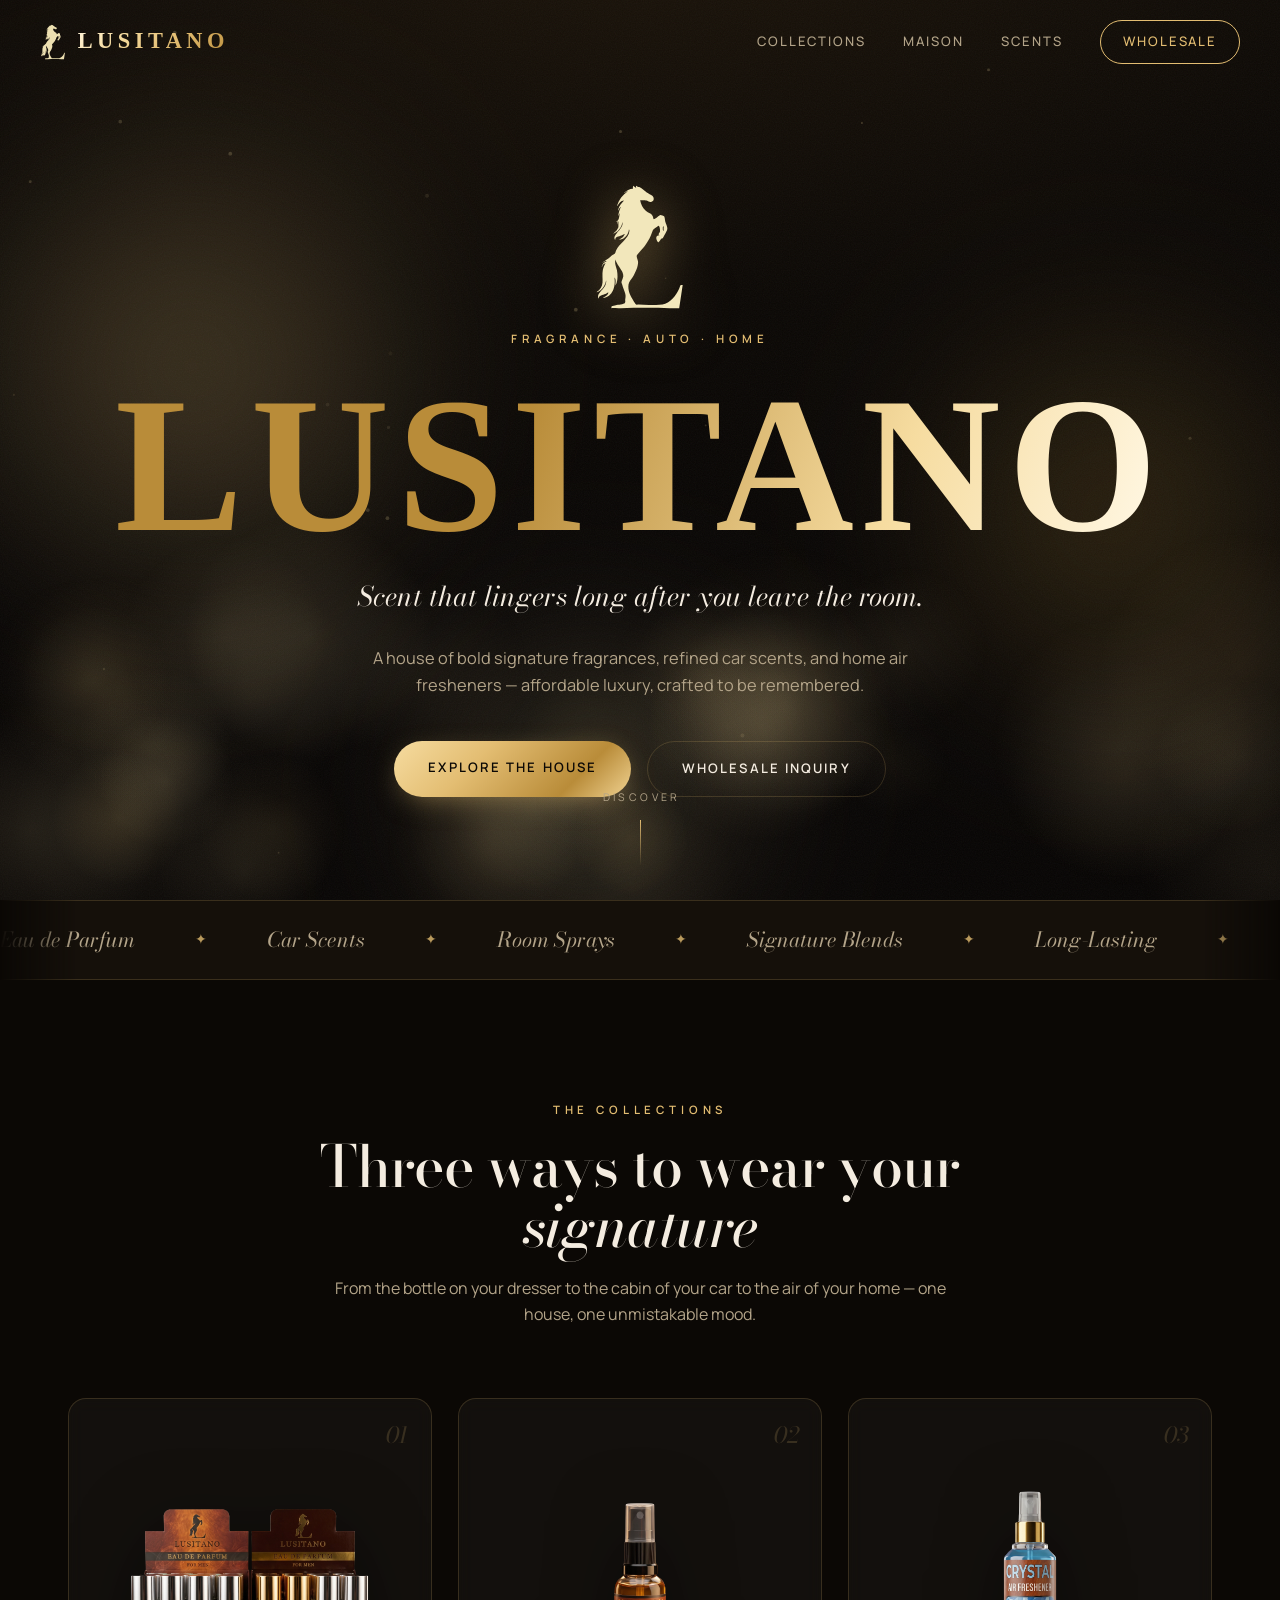
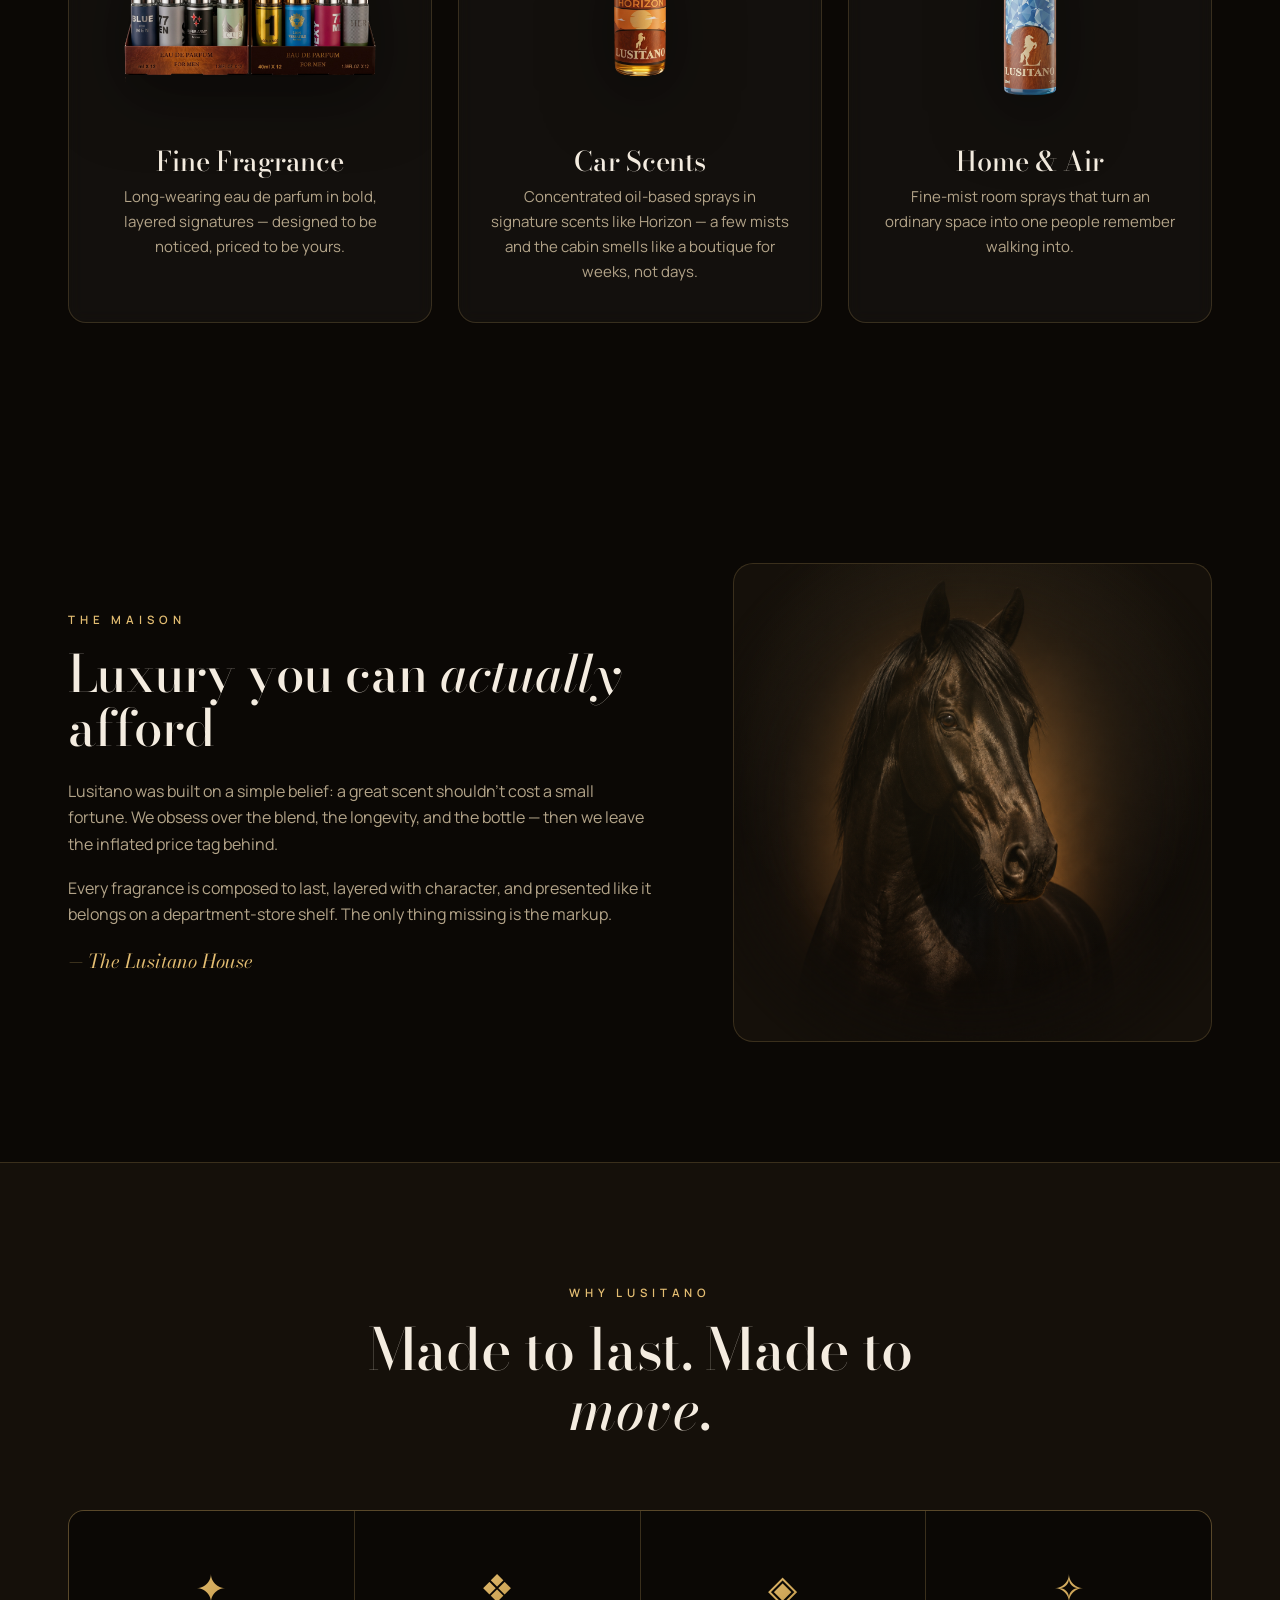
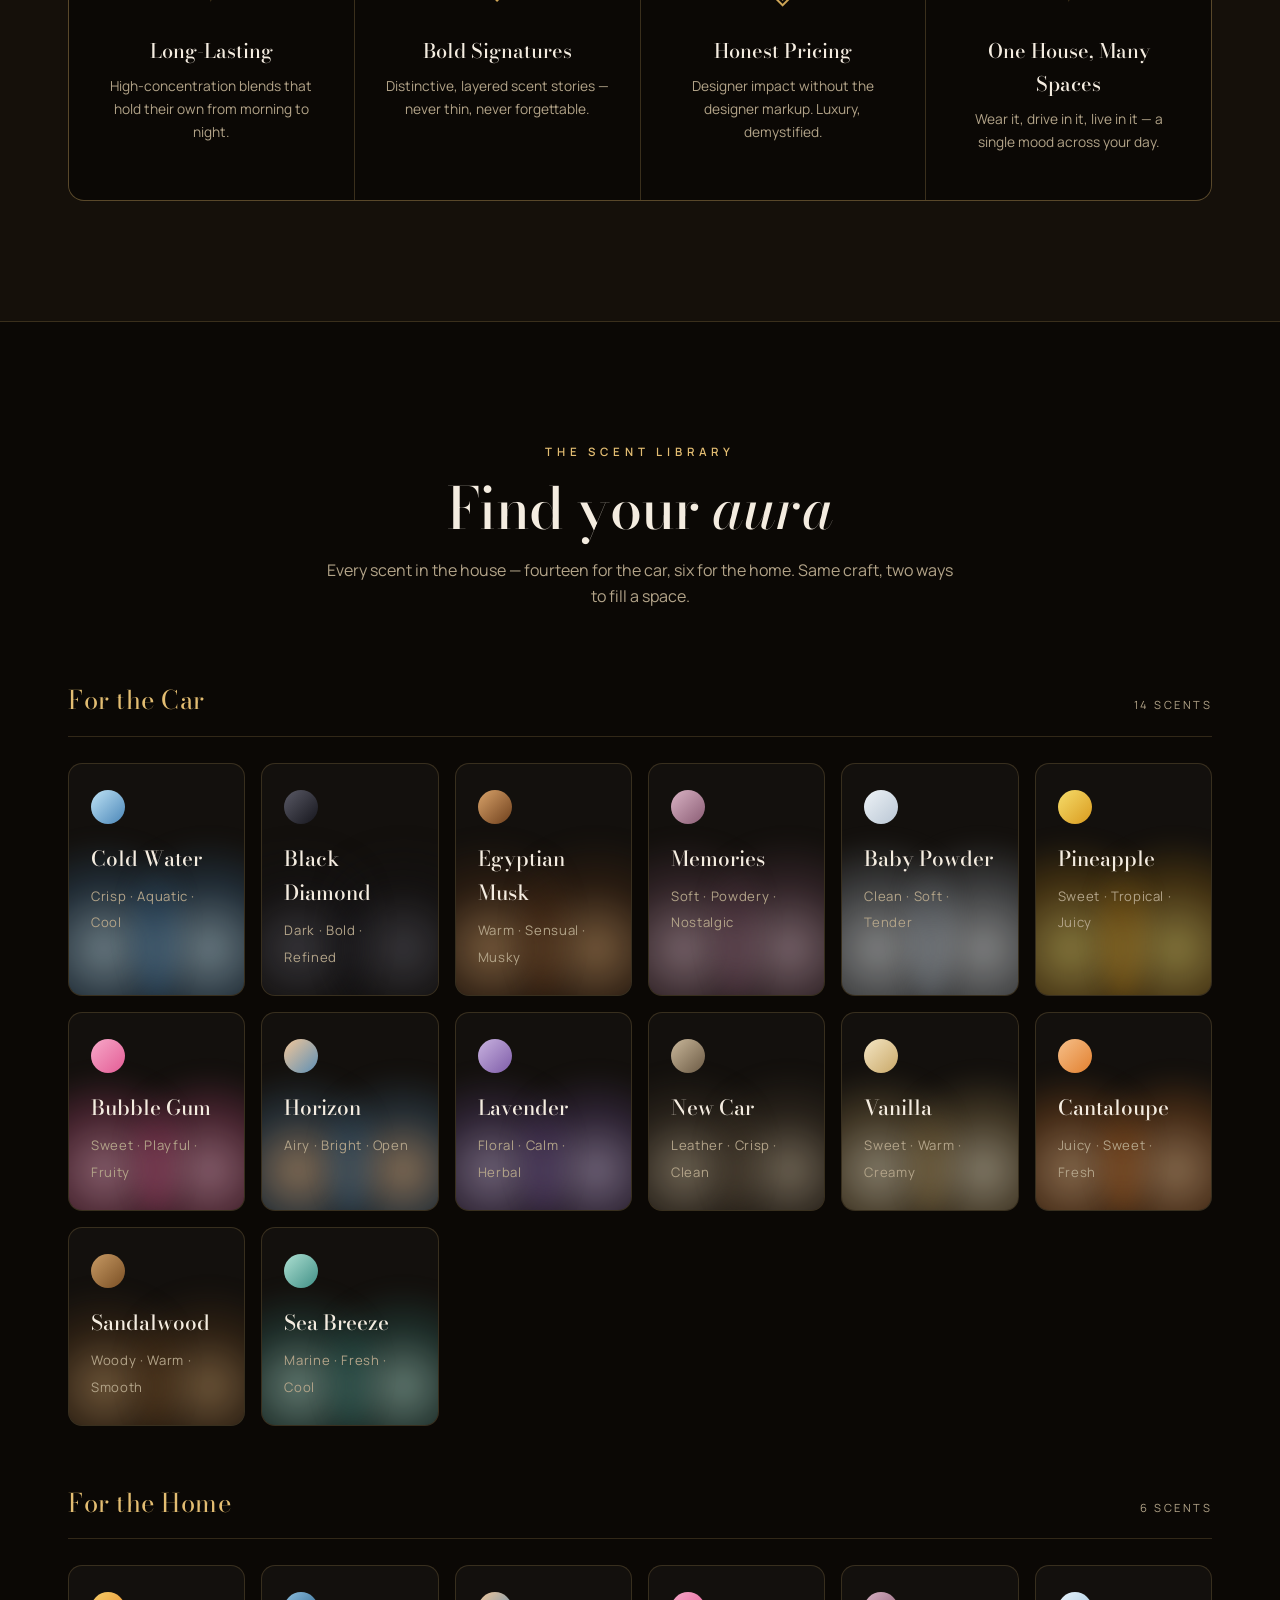
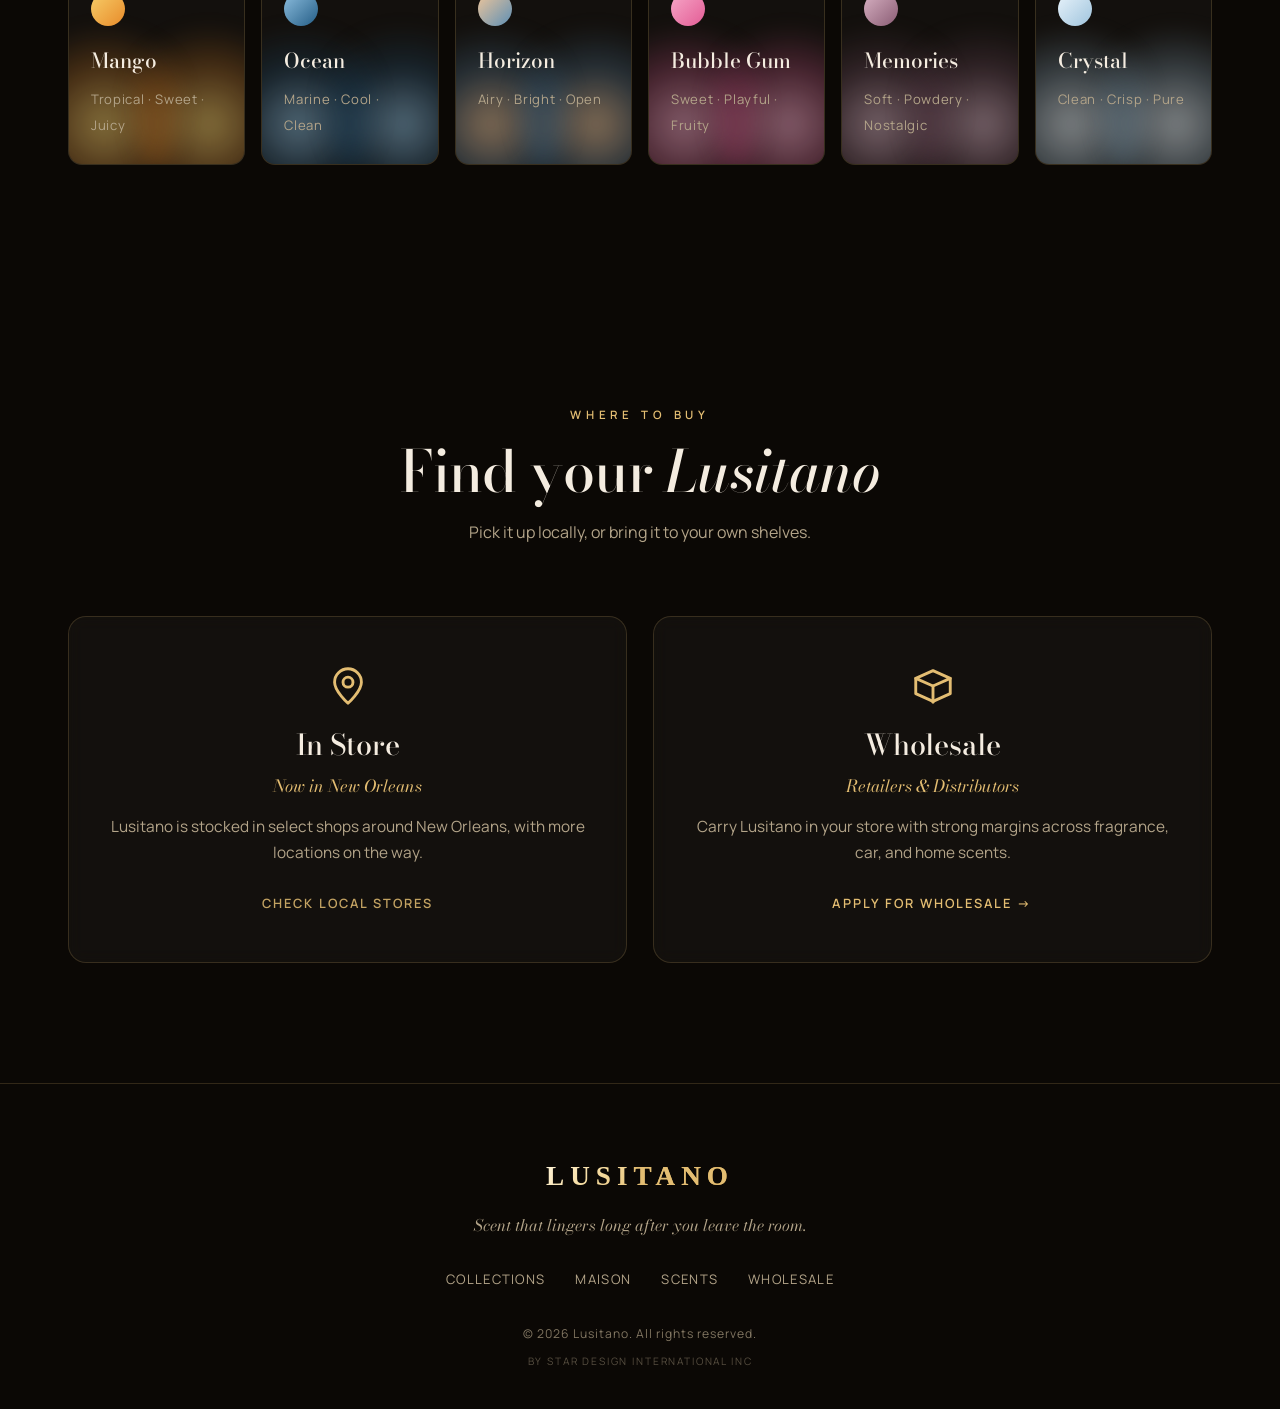
==== index.html @ 044ff321 "Update index.html" ====
<!DOCTYPE html>
<html lang="en">
<head>
<meta charset="UTF-8">
<meta name="viewport" content="width=device-width, initial-scale=1.0">
<title>Lusitano — Signature Fragrance, Car &amp; Home Scents</title>
<meta name="description" content="Lusitano crafts bold signature fragrances, car scents, and home air fresheners. Affordable luxury, made to linger. Wholesale inquiries welcome.">

<!-- Open Graph -->
<meta property="og:type" content="website">
<meta property="og:title" content="Lusitano — Signature Fragrance, Car &amp; Home Scents">
<meta property="og:description" content="Bold signature fragrances, car scents, and home air fresheners. Affordable luxury, made to linger.">
<meta property="og:site_name" content="Lusitano">
<meta name="theme-color" content="#0b0805">
<meta name="google" content="nopagereadaloud notranslate">
<meta name="referrer" content="no-referrer-when-downgrade">
<link rel="icon" type="image/svg+xml" href="favicon.svg">

<link rel="preconnect" href="https://fonts.googleapis.com">
<link rel="preconnect" href="https://fonts.gstatic.com" crossorigin>
<link href="https://fonts.googleapis.com/css2?family=Bodoni+Moda:ital,opsz,wght@0,6..96,400;0,6..96,500;0,6..96,600;0,6..96,700;0,6..96,900;1,6..96,400;1,6..96,500&family=Tinos:wght@400;700&family=Manrope:wght@300;400;500;600;700&display=swap" rel="stylesheet">

<style>
:root{
  --bg:#0b0805;
  --bg-2:#15100a;
  --ink:#f4ece0;
  --muted:#b3a489;
  --gold:#e3bd72;
  --gold-bright:#f6dca0;
  --logo:#ecdfb0;
  --gold-deep:#b98c39;
  --line:rgba(227,189,114,.18);
  --glass:rgba(255,255,255,.035);
  --grad-gold:linear-gradient(135deg,#f6dca0 0%,#e3bd72 35%,#b98c39 75%,#f0d291 100%);
  --serif:"Bodoni Moda",serif;
  --wordmark:"Times New Roman","Tinos",Times,serif;
  --sans:"Manrope",system-ui,sans-serif;
}
*{margin:0;padding:0;box-sizing:border-box}
html{scroll-behavior:smooth}
body{
  background:var(--bg);
  color:var(--ink);
  font-family:var(--sans);
  font-weight:400;
  line-height:1.65;
  overflow-x:hidden;
  -webkit-font-smoothing:antialiased;
}

/* ---- Atmospheric background ---- */
.atmosphere{position:fixed;inset:0;z-index:-3;overflow:hidden;background:radial-gradient(120% 80% at 50% -10%,#1c140a 0%,#0b0805 55%,#070504 100%)}
.mist{position:absolute;border-radius:50%;filter:blur(70px);opacity:.5;mix-blend-mode:screen;animation:drift 24s ease-in-out infinite}
.mist.a{width:46vw;height:46vw;left:-8vw;top:8vh;background:radial-gradient(circle,rgba(227,189,114,.55),transparent 70%)}
.mist.b{width:38vw;height:38vw;right:-6vw;top:30vh;background:radial-gradient(circle,rgba(185,140,57,.5),transparent 70%);animation-duration:30s;animation-delay:-6s}
.mist.c{width:32vw;height:32vw;left:30vw;bottom:-10vh;background:radial-gradient(circle,rgba(246,220,160,.4),transparent 70%);animation-duration:34s;animation-delay:-12s}
@keyframes drift{
  0%,100%{transform:translate(0,0) scale(1)}
  33%{transform:translate(6vw,-5vh) scale(1.12)}
  66%{transform:translate(-5vw,4vh) scale(.95)}
}
/* grain */
.mist-canvas{position:fixed;inset:0;z-index:-1;pointer-events:none}
.grain{position:fixed;inset:0;z-index:-2;pointer-events:none;opacity:.05;
  background-image:url("data:image/svg+xml,%3Csvg xmlns='http://www.w3.org/2000/svg' width='160' height='160'%3E%3Cfilter id='n'%3E%3CfeTurbulence type='fractalNoise' baseFrequency='0.85' numOctaves='3'/%3E%3C/filter%3E%3Crect width='100%25' height='100%25' filter='url(%23n)'/%3E%3C/svg%3E")}

/* ---- Shared ---- */
.wrap{max-width:1200px;margin:0 auto;padding:0 28px}
.gold-text{background:var(--grad-gold);-webkit-background-clip:text;background-clip:text;color:transparent}
.eyebrow{font-family:var(--sans);font-size:.72rem;letter-spacing:.42em;text-transform:uppercase;color:var(--gold);font-weight:600;margin-bottom:18px}
h1,h2,h3{font-family:var(--serif);font-weight:500;line-height:1.04;letter-spacing:-.01em}
section{position:relative;padding:120px 0}

/* ---- Nav ---- */
nav{position:fixed;top:0;left:0;right:0;z-index:50;display:flex;align-items:center;justify-content:space-between;
  padding:20px 40px;transition:.4s}
nav.scrolled{padding:14px 40px;background:rgba(11,8,5,.92);border-bottom:1px solid var(--line)}
.logo{display:flex;align-items:center;gap:12px;text-decoration:none;font-family:var(--wordmark);font-weight:700;font-size:1.4rem;letter-spacing:.2em;text-transform:uppercase;color:var(--ink)}
.logo .logo-word{background:linear-gradient(135deg,#fff6e0 0%,#f6dca0 30%,#e3bd72 60%,#b98c39 100%);-webkit-background-clip:text;background-clip:text;color:transparent;display:inline-block}
.logo .logo-word span{color:inherit}
.logo-mark{height:36px;width:auto;aspect-ratio:277/388;color:var(--logo);display:block}
.hero-mark{height:clamp(78px,11vw,128px);width:auto;aspect-ratio:277/388;color:#f2e7bb;margin-bottom:18px;opacity:0;animation:rise .9s .1s forwards;filter:drop-shadow(0 12px 28px rgba(227,189,114,.5))}
.nav-links{display:flex;gap:38px;align-items:center}
.nav-links a{color:var(--muted);text-decoration:none;font-size:.82rem;letter-spacing:.14em;text-transform:uppercase;font-weight:500;transition:.3s;position:relative}
.nav-links a:hover{color:var(--ink)}
.nav-links a.cta{padding:10px 22px;border:1px solid var(--gold);border-radius:40px;color:var(--gold)}
.nav-links a.cta:hover{background:var(--gold);color:#0b0805}
.burger{display:none;flex-direction:column;gap:5px;cursor:pointer;background:none;border:none;padding:4px}
.burger span{width:26px;height:2px;background:var(--gold);display:block;transition:.3s;transform-origin:center}
.burger.open span:nth-child(1){transform:translateY(7px) rotate(45deg)}
.burger.open span:nth-child(2){opacity:0}
.burger.open span:nth-child(3){transform:translateY(-7px) rotate(-45deg)}

/* ---- Hero ---- */
.hero{position:relative;min-height:100vh;display:flex;flex-direction:column;align-items:center;justify-content:center;text-align:center;padding-top:80px}
.hero .eyebrow{opacity:0;animation:rise .9s .2s forwards}
.hero h1{font-family:var(--wordmark);font-size:clamp(4rem,15vw,12rem);font-weight:700;letter-spacing:.04em;opacity:0;animation:rise 1s .35s forwards}
.hero h1 .shimmer{background:linear-gradient(110deg,#b98c39 20%,#f6dca0 38%,#fff6e0 50%,#f6dca0 62%,#b98c39 80%);
  background-size:200% auto;-webkit-background-clip:text;background-clip:text;color:transparent;animation:shine 6s linear infinite}
@keyframes shine{to{background-position:200% center}}
.hero .tag{font-family:var(--serif);font-style:italic;font-size:clamp(1.1rem,2.6vw,1.7rem);color:var(--ink);margin-top:8px;opacity:0;animation:rise 1s .55s forwards}
.hero .sub{max-width:540px;color:var(--muted);margin:26px auto 0;font-size:1.02rem;opacity:0;animation:rise 1s .7s forwards}
.hero-cta{display:flex;gap:16px;margin-top:42px;opacity:0;animation:rise 1s .85s forwards;flex-wrap:wrap;justify-content:center}
.btn{font-family:var(--sans);font-size:.82rem;letter-spacing:.16em;text-transform:uppercase;font-weight:600;
  padding:16px 34px;border-radius:44px;text-decoration:none;cursor:pointer;border:none;transition:.35s;display:inline-block;position:relative;overflow:hidden}
.btn-gold::after{content:"";position:absolute;top:0;left:-80%;width:50%;height:100%;
  background:linear-gradient(105deg,transparent 20%,rgba(255,250,235,.5) 50%,transparent 80%);
  transform:skewX(-20deg);transition:left .6s ease}
.btn-gold:hover::after{left:130%}
.card::after,.buy-card::after{content:"";position:absolute;top:0;left:-90%;width:55%;height:100%;
  background:linear-gradient(105deg,transparent 20%,rgba(246,220,160,.07) 50%,transparent 80%);
  transform:skewX(-18deg);transition:left .8s ease;pointer-events:none}
.card:hover::after,.buy-card:hover::after{left:140%}
.buy-card{position:relative;overflow:hidden}
.scroll-progress{position:fixed;top:0;left:0;height:2px;width:0;background:var(--grad-gold);z-index:70;box-shadow:0 0 8px rgba(227,189,114,.5)}
@media(prefers-reduced-motion:reduce){.btn-gold::after,.card::after,.buy-card::after{display:none}}
.btn-gold{background:var(--grad-gold);color:#0b0805;box-shadow:0 8px 30px -10px rgba(227,189,114,.6)}
.btn-gold:hover{transform:translateY(-3px);box-shadow:0 14px 40px -10px rgba(227,189,114,.8)}
.btn-ghost{border:1px solid var(--line);color:var(--ink)}
.btn-ghost:hover{border-color:var(--gold);color:var(--gold)}
.scroll-hint{position:absolute;bottom:34px;left:0;right:0;display:flex;flex-direction:column;align-items:center;color:var(--muted);font-size:.66rem;text-transform:uppercase;opacity:0;animation:rise 1s 1.1s forwards}
.scroll-hint .sh-text{letter-spacing:.32em;margin-right:-.32em}
.scroll-hint::after{content:"";display:block;width:1px;height:46px;background:linear-gradient(var(--gold),transparent);margin-top:14px}
@keyframes rise{from{opacity:0;transform:translateY(28px)}to{opacity:1;transform:translateY(0)}}

/* ---- Marquee strip ---- */
.marquee{border-top:1px solid var(--line);border-bottom:1px solid var(--line);padding:22px 0;overflow:hidden;white-space:nowrap;background:var(--bg-2);
  mask-image:linear-gradient(90deg,transparent,#000 6%,#000 94%,transparent);
  -webkit-mask-image:linear-gradient(90deg,transparent,#000 6%,#000 94%,transparent)}
.marquee-track{display:flex;align-items:center;gap:60px;width:max-content;animation:scroll 40s linear infinite;padding-right:60px}
.marquee-track span{font-family:var(--serif);font-style:italic;font-size:1.3rem;color:var(--muted);white-space:nowrap;display:inline-flex;align-items:center;gap:14px}
.marquee-track .star{color:var(--gold);font-style:normal;font-size:.9rem;opacity:.8}
.marquee-track b{color:var(--gold);font-style:normal;font-weight:500}
@keyframes scroll{from{transform:translateX(0)}to{transform:translateX(-50%)}}

/* ---- Section heading ---- */
.head{text-align:center;max-width:640px;margin:0 auto 70px}
.head h2{font-size:clamp(2.2rem,5vw,3.6rem)}
.head p{color:var(--muted);margin-top:18px}

/* ---- Collections ---- */
.collections{display:grid;grid-template-columns:repeat(3,1fr);gap:26px}
.card{position:relative;border:1px solid var(--line);border-radius:18px;padding:42px 32px 38px;background:var(--glass);
  backdrop-filter:blur(8px);overflow:hidden;transition:.45s;text-align:center}
.card::before{content:"";position:absolute;inset:0;background:radial-gradient(120% 80% at 50% 0%,rgba(227,189,114,.12),transparent 60%);opacity:0;transition:.45s}
.card:hover{transform:translateY(-8px);border-color:var(--gold)}
.card:hover::before{opacity:1}
.card .art{height:280px;display:flex;align-items:center;justify-content:center;margin-bottom:26px}
.card .art svg{height:100%;filter:drop-shadow(0 16px 30px rgba(227,189,114,.25))}
.card .art img{max-height:280px;max-width:92%;width:auto;object-fit:contain;filter:drop-shadow(0 18px 34px rgba(0,0,0,.5));pointer-events:none;-webkit-user-select:none;user-select:none;-webkit-user-drag:none;-webkit-touch-callout:none}
.card h3{font-size:1.7rem;margin-bottom:10px}
.card p{color:var(--muted);font-size:.94rem}
.card .num{position:absolute;top:18px;right:22px;font-family:var(--serif);font-style:italic;color:var(--line);font-size:1.4rem}

/* ---- Story / split ---- */
.story{display:grid;grid-template-columns:1.1fr .9fr;gap:80px;align-items:center}
.story .vis{aspect-ratio:1;border-radius:20px;border:1px solid var(--line);background:
  radial-gradient(circle at 50% 35%,rgba(227,189,114,.18),transparent 60%),var(--bg-2);
  display:flex;align-items:center;justify-content:center;position:relative;overflow:hidden}
.story .vis svg{height:62%;filter:drop-shadow(0 20px 40px rgba(227,189,114,.3))}
.maison-img{position:absolute;inset:0;width:100%;height:100%;object-fit:cover;z-index:1;
  -webkit-mask-image:radial-gradient(circle at 50% 50%,#000 55%,transparent 88%);
  mask-image:radial-gradient(circle at 50% 50%,#000 55%,transparent 88%);
  pointer-events:none;-webkit-user-select:none;user-select:none;-webkit-user-drag:none;-webkit-touch-callout:none}
.story .vis::after{content:"";position:absolute;inset:0;background:radial-gradient(circle at 50% 35%,rgba(227,189,114,.12),transparent 65%);z-index:2;pointer-events:none}
.story .vis .ring{position:absolute;width:78%;height:78%;border:1px solid rgba(227,189,114,.28);border-radius:50%;animation:spin 40s linear infinite;z-index:3}
.story .vis .ring.two{width:92%;height:92%;animation-duration:60s;animation-direction:reverse;border-style:dashed;border-color:rgba(227,189,114,.22)}
@keyframes spin{to{transform:rotate(360deg)}}
.story h2{font-size:clamp(2rem,4.5vw,3.2rem);margin-bottom:24px}
.story p{color:var(--muted);margin-bottom:18px}
.story .signoff{font-family:var(--serif);font-style:italic;color:var(--gold);font-size:1.2rem}

/* ---- Features ---- */
.features{background:var(--bg-2);border-top:1px solid var(--line);border-bottom:1px solid var(--line)}
.feat-grid{display:grid;grid-template-columns:repeat(4,1fr);gap:1px;background:var(--line);border:1px solid var(--line);border-radius:16px;overflow:hidden}
.feat{background:var(--bg);padding:46px 30px;text-align:center;transition:.4s}
.feat:hover{background:var(--bg-2)}
.feat .ico{font-family:var(--serif);font-size:2.4rem;margin-bottom:14px}
.feat h4{font-family:var(--serif);font-size:1.25rem;font-weight:500;margin-bottom:8px}
.feat p{color:var(--muted);font-size:.86rem}

/* ---- Scent families ---- */
.scent-group{margin-bottom:56px}
.scent-group:last-child{margin-bottom:0}
.scent-group-head{display:flex;align-items:baseline;gap:16px;margin-bottom:26px;padding-bottom:14px;border-bottom:1px solid var(--line)}
.sg-label{font-family:var(--serif);font-size:1.6rem;color:var(--gold);letter-spacing:.02em}
.sg-count{font-size:.7rem;letter-spacing:.22em;text-transform:uppercase;color:var(--muted);margin-left:auto}
.scent-hint{display:none;font-size:.66rem;letter-spacing:.18em;text-transform:uppercase;color:var(--gold);opacity:.75;margin-left:12px}
.scents{display:grid;grid-template-columns:repeat(auto-fill,minmax(170px,1fr));gap:16px}
.scent{position:relative;overflow:hidden;border:1px solid var(--line);border-radius:14px;padding:26px 22px;background:var(--glass);transition:.4s;cursor:default}
.scent > *{position:relative;z-index:1}
.scent::before,.scent::after{content:"";position:absolute;bottom:-20%;width:90%;height:100%;border-radius:50%;
  background:radial-gradient(circle at 50% 60%,rgba(246,220,160,.5) 0%,rgba(227,189,114,.22) 40%,transparent 70%);
  background:radial-gradient(circle at 50% 60%,color-mix(in srgb,var(--s1,#f6dca0) 50%,transparent) 0%,color-mix(in srgb,var(--s2,#e3bd72) 24%,transparent) 40%,transparent 70%);
  filter:blur(10px);pointer-events:none;z-index:0;will-change:transform,opacity;
  animation:scentSmoke 9s ease-in-out infinite}
.scent::before{left:-25%}
.scent::after{right:-25%;animation-delay:-4.5s;animation-duration:12s}
.scent:hover::before,.scent:hover::after,
.scent:active::before,.scent:active::after{animation-duration:5s}
@keyframes scentSmoke{
  0%,100%{transform:translateY(22%) translateX(0) scale(.9);opacity:.35}
  45%{transform:translateY(-30%) translateX(10%) scale(1.35);opacity:.85}
  75%{transform:translateY(-12%) translateX(-8%) scale(1.15);opacity:.6}
}
@media(prefers-reduced-motion:reduce){.scent::before,.scent::after{animation:none;opacity:.25}}
/* Black Diamond — diamond dust */
.dspark{position:absolute;left:var(--dx);top:var(--dy);width:2px;height:2px;border-radius:50%;
  background:#eef;box-shadow:0 0 3px .5px rgba(238,238,248,.55);
  z-index:1;pointer-events:none;opacity:0;transform:scale(.4);
  animation:dtwinkle 3.2s ease-in-out infinite;animation-delay:var(--dd)}
@keyframes dtwinkle{0%,100%{opacity:0;transform:scale(.35)}50%{opacity:.9;transform:scale(1)}}
@media(prefers-reduced-motion:reduce){.dspark{animation:none;opacity:.45;transform:scale(.7)}}
.scent:hover{border-color:var(--gold);transform:translateY(-5px)}
.scent .dot{width:34px;height:34px;border-radius:50%;margin-bottom:18px}
.scent h4{font-family:var(--serif);font-size:1.3rem;font-weight:500;margin-bottom:6px}
.scent span{color:var(--muted);font-size:.82rem;letter-spacing:.05em}

/* ---- Wholesale ---- */
.wholesale{background:radial-gradient(110% 90% at 50% 0%,#1a130a,#0b0805 70%);border-top:1px solid var(--line)}
.ws-grid{display:grid;grid-template-columns:.9fr 1.1fr;gap:70px;align-items:start}
.ws-copy h2{font-size:clamp(2.2rem,5vw,3.4rem);margin-bottom:22px}
.ws-copy p{color:var(--muted);margin-bottom:26px}
.ws-list{list-style:none}
.ws-list li{padding:14px 0;border-top:1px solid var(--line);color:var(--ink);font-size:.96rem;display:flex;gap:14px;align-items:center}
.ws-list li::before{content:"✦";color:var(--gold)}
.form{border:1px solid var(--line);border-radius:20px;padding:38px;background:var(--glass);backdrop-filter:blur(10px)}
.field{margin-bottom:20px}
.field label{display:block;font-size:.72rem;letter-spacing:.18em;text-transform:uppercase;color:var(--gold);margin-bottom:9px;font-weight:600}
.field input,.field textarea,.field select{width:100%;background:rgba(0,0,0,.3);border:1px solid var(--line);border-radius:10px;
  padding:14px 16px;color:var(--ink);font-family:var(--sans);font-size:.95rem;transition:.3s}
.field input:focus,.field textarea:focus,.field select:focus{outline:none;border-color:var(--gold);background:rgba(0,0,0,.5)}
.field textarea{resize:vertical;min-height:110px}
.field-row{display:grid;grid-template-columns:1fr 1fr;gap:18px}
.form .btn-gold{width:100%;margin-top:6px}
.dropzone{display:flex;flex-direction:column;align-items:center;text-align:center;gap:8px;padding:26px 18px;border:1.5px dashed var(--line);border-radius:12px;background:rgba(0,0,0,.25);cursor:pointer;transition:.3s}
.dropzone:hover{border-color:var(--gold);background:rgba(0,0,0,.4)}
.dz-icon{font-size:1.5rem;color:var(--gold);line-height:1}
.dz-text{font-size:.9rem;color:var(--ink)}
.dz-text b{color:var(--gold);font-weight:600}
.dz-files{font-size:.74rem;color:var(--muted);letter-spacing:.03em;word-break:break-word}
.dropzone input[type=file]{display:none}
.form-note{font-size:.78rem;color:var(--muted);text-align:center;margin-top:16px}
.buy-grid{display:grid;grid-template-columns:1fr 1fr;gap:26px}
.buy-card{border:1px solid var(--line);border-radius:18px;padding:46px 40px;background:var(--glass);backdrop-filter:blur(8px);transition:.45s;text-align:center}
.buy-card:hover{transform:translateY(-6px);border-color:var(--gold)}
.buy-ico{display:flex;justify-content:center;margin-bottom:22px;color:var(--gold)}
.buy-ico svg{height:46px;width:46px}
.buy-card h3{font-size:1.8rem;margin-bottom:12px}
.buy-card .loc{font-family:var(--serif);font-style:italic;color:var(--gold);font-size:1.05rem;margin-bottom:14px}
.buy-card p{color:var(--muted);font-size:.96rem;margin-bottom:24px}
.buy-link{color:var(--gold);text-decoration:none;font-size:.8rem;letter-spacing:.16em;text-transform:uppercase;font-weight:600;transition:.3s}
.buy-link:hover{color:var(--gold-bright)}
.buy-note{color:var(--gold);font-size:.8rem;letter-spacing:.16em;text-transform:uppercase;font-weight:600;opacity:.85}
.ws-form-wrap{max-width:560px;margin:0 auto}
.form-success{text-align:center;padding:34px 12px}
.form-success .fs-mark{font-size:2rem;color:var(--gold);margin-bottom:14px}
.form-success h3{font-family:var(--serif);font-size:1.9rem;margin-bottom:10px}
.form-success p{color:var(--muted);font-size:.95rem;max-width:340px;margin:0 auto}

/* ---- Footer ---- */
footer{padding:70px 0 40px;border-top:1px solid var(--line);text-align:center}
.foot-logo{font-family:var(--wordmark);font-weight:700;font-size:1.7rem;letter-spacing:.22em;text-transform:uppercase;margin-bottom:14px;background:linear-gradient(135deg,#fff6e0 0%,#f6dca0 30%,#e3bd72 60%,#b98c39 100%);-webkit-background-clip:text;background-clip:text;color:transparent;display:inline-block}
.foot-logo span{color:inherit}
.foot-logo span{color:var(--gold)}
.foot-tag{font-family:var(--serif);font-style:italic;color:var(--muted);margin-bottom:30px}
.foot-links{display:flex;gap:30px;justify-content:center;flex-wrap:wrap;margin-bottom:34px}
.foot-links a{color:var(--muted);text-decoration:none;font-size:.82rem;letter-spacing:.1em;text-transform:uppercase;transition:.3s}
.foot-links a:hover{color:var(--gold)}
.copyright{color:var(--muted);font-size:.76rem;letter-spacing:.08em;opacity:.7}
.credit{color:var(--muted);font-size:.64rem;letter-spacing:.18em;text-transform:uppercase;opacity:.45;margin-top:8px}

/* ---- Reveal ---- */
.reveal{opacity:0;transform:translateY(40px);transition:.9s cubic-bezier(.2,.7,.2,1)}
.reveal.in{opacity:1;transform:none}

/* ---- Responsive ---- */
@media(max-width:900px){
  nav,nav.scrolled{padding:16px 22px}
  .nav-links{position:fixed;inset:0;width:100%;flex-direction:column;justify-content:center;align-items:center;gap:34px;background:rgba(11,8,5,.97);
    backdrop-filter:blur(20px);transform:translateX(100%);transition:.4s;z-index:55}
  .nav-links.open{transform:none}
  .nav-links a{font-size:1.15rem;letter-spacing:.18em}
  .nav-links a.cta{padding:14px 32px}
  .burger{display:flex;z-index:60}
  /* hero cleanup on mobile */
  .hero{padding:84px 24px 40px}
  .hero h1{font-size:3.4rem;letter-spacing:.03em}
  .hero .tag{font-size:1.02rem;margin-top:10px}
  .hero .sub{font-size:.92rem;margin-top:20px}
  .hero-cta{margin-top:34px;gap:12px}
  .scroll-hint{display:none}
  .collections,.feat-grid,.story,.ws-grid,.buy-grid{grid-template-columns:1fr}
  .feat-grid{gap:1px}
  .story{gap:40px}
  .ws-grid{gap:44px}
  section{padding:80px 0}
  .field-row{grid-template-columns:1fr}
  /* tone down atmosphere on mobile */
  .mist{opacity:.2;filter:blur(55px)}
  .mist.c{display:none}
  /* scents become a side-scroll carousel */
  .scents{display:flex;gap:14px;overflow-x:auto;scroll-snap-type:x mandatory;-webkit-overflow-scrolling:touch;padding:14px 4px 18px;scrollbar-width:none;margin:0 -4px}
  .scents::-webkit-scrollbar{display:none}
  .scent{flex:0 0 72%;scroll-snap-align:center;touch-action:manipulation;-webkit-tap-highlight-color:transparent}
  .scent:first-child{margin-left:14px}
  .scent:last-child{margin-right:14px}
  .scent-hint{display:block}
}
</style>
</head>
<body>

<div class="atmosphere">
  <div class="mist a"></div><div class="mist b"></div><div class="mist c"></div>
</div>
<div class="grain"></div>
<div class="scroll-progress" id="scrollProgress"></div>
<canvas class="mist-canvas" id="mistCanvas"></canvas>
<svg width="0" height="0" aria-hidden="true" style="position:absolute"><symbol id="horseMark" viewBox="822.80 273.86 277.03 388.39"><path transform="matrix(1,0,0,-1,1033.657,418.74708)" d="M0 0C1.201 1.134-.022 4.557-.046 6.034-.064 7.209 .557 8.403 .476 9.471 .398 10.495-.183 13.814-1.399 14.179-2.278 11.052-2.428 7.162-2.112 3.906-2.052 3.285-1.524-1.439 0 0M-136.891 29.08C-139.986 26.578-139.642 21.987-140.446 18.445L-141.102 24.425-139.026 29.789-142.924 26.246C-143.793 28.637-139.394 30.169-137.981 31.943-134.559 36.237-133.401 48.391-133.351 53.903L-136.895 45.759C-137.873 44.602-137.632 46.519-137.534 47.091-136.083 55.61-133.119 64.056-129.791 71.988-130.779 72.474-132.027 70.385-132.514 69.745-134.268 67.439-136.155 64.551-136.9 61.715-138.33 61.693-137.481 64.561-137.288 65.299-134.645 75.355-126.924 84.226-119.867 91.494-130.223 90.707-134.712 83.29-139.84 75.653-140.329 74.924-141.263 73.438-141.134 75.525-135.677 93.495-123.917 108.929-108.521 119.523-112.001 120.624-115.668 115.917-118.105 114.918-118.43 114.784-119.267 114.732-119.154 115.261-112.171 122.118-103.019 127.631-92.908 127.675-92.747 130.79-93.798 134.534-91.139 136.885-90.313 135.965-83.939 129.495-82.985 130.518-82.925 132.682-84.912 135.183-82.628 136.885-82.249 136.882-78.837 133.578-77.799 133.151-76.357 132.557-75.369 133.486-73.53 132.569-66.628 129.128-57.614 120.817-50.864 116.171-46.051 112.859-37.905 109.099-34.065 106.016-28.076 101.209-27.647 90.256-36.287 87.725-43.529 85.603-45.387 90.35-51.049 91.869-51.868 92.089-56.545 92.92-57.091 92.92H-70.923C-68.465 80.56-63.466 69.158-53.907 60.637-45.95 53.543-36.231 54.13-32.067 42.755-31.111 40.144-31.303 33.623-27.852 35.294-23.158 37.567-13.559 47.299-9.385 48.098-7.511 48.457 .516 45.263 1.82 44.012 3.701 42.208 4.275 31.91 5.18 28.22 7.363 19.323 14.368 10.008 10.561 1.151 9.524-1.261-.891-21.011-1.792-21.963-3.291-23.546-5.288-23.02-6.764-24.084-8.688-25.471-13.399-35.471-16.586-34.706-22.999-27.105-26.01-13.63-12.05-13.471L-14.814-11.995C-15.298-8.266-11.255-6.116-10.675-2.44-10.122 1.063-10.903 15.739-16.534 14.75-21.405 10.792-29.211 7.593-32.045 1.906-34.67-3.363-36.52-10.244-39.103-15.862-48.423-36.137-58.015-48.339-72.706-64.542-74.571-66.599-80.219-72.617-81.007-74.68-82.925-79.702-77.867-87.707-77.313-93.287-75.945-107.074-86.086-128.672-93.327-140.391-97.694-147.458-105.059-154.511-106.206-162.978-108.585-180.535-101.967-194.192-93.478-208.758-91.739-211.743-85.344-222.736-82.99-223.802-79.966-225.172-78.668-223.95-76.281-224.131-54.271-225.799-25.232-225.597-3.191-223.434 20.078-221.149 37.891-196.936 46.949-177.104 47.981-174.845 50.598-166.263 51.425-165.265 52.589-163.862 56.354-164.818 58.173-164.573L47.539-235.506C38.214-234.933 28.82-235.156 19.488-234.821-30.666-233.02-80.594-233.455-130.832-234.821-139.929-235.068-149.08-234.578-158.173-234.791-158.18-233.418-158.07-229.872-156.996-229.06-155.746-228.115-147.07-226.283-144.828-225.791-139.087-224.532-120.156-223.027-117.393-219.177-114.724-215.457-116.672-212.888-116.347-209.649-115.633-202.549-114.176-199.91-115.938-192.204-118.104-182.731-122.839-174.828-125.287-163.958-125.801-161.674-127.503-159.038-127.644-157.035-127.945-152.763-122.881-143.649-122.178-138.494-120.282-124.579-135.505-110.38-141.268-98.367L-146.822-87.25V-97.536C-146.822-101.67-142.45-113.774-141.476-119.145-139.079-132.364-138.412-146.312-142.538-159.275L-146.105-165.983C-145.872-158.172-143.267-148.229-148.942-141.869-144.857-168.03-153.548-201.627-184.413-203.939-178.414-199.873-169.681-196.574-167.528-188.901-167.283-188.028-166.971-186.876-168.439-187.279-170.377-187.812-174.07-190.793-176.627-191.864-183.65-194.804-197.604-195.557-195.773-205.709-199.163-203.263-199.184-198.356-197.93-194.679-195.292-186.942-182.093-176.109-177.648-167.435-175.221-162.701-173.13-156.386-174.131-151.083-176.451-163.023-182.11-174.159-191.984-181.472-194.963-183.678-198.932-186.583-202.855-186.206-192.424-179.068-186.068-170.054-185.098-157.147-184.119-144.118-186.651-132.302-184.224-119.008-182.821-111.324-179.561-104.342-175.898-97.542L-182.281-101.799C-184.19-104.359-186.143-106.625-186.553-109.944-187.674-110.142-187.319-108.966-187.202-108.238-185.944-100.406-180.027-95.272-173.072-92.207-173.146-90.626-176.233-91.92-177.004-92.181L-187.25-97.539C-184.907-94.72-181.56-93.376-178.566-91.515-168.526-85.274-165.864-83.213-157.087-75.212-154.617-72.961-148.91-70.551-147.547-69.147-146.227-67.789-145.179-62.081-144.121-59.805-134.801-39.76-104.845-23.189-103.528-1.033-103.459 .124-103.474 3.232-104.964 3.541-106.215-11.239-118.604-28.037-134.763-26.95-132.235-24.834-128.973-23.696-126.31-21.578-122.402-18.469-119.978-14.685-117.744-10.283-117.321-8.978-126.841-14.196-127.682-14.532-135.18-17.53-147.221-17.884-146.464-28.372-152.52-20.537-146.658-13.724-141.837-7.47-133.97 2.732-122.74 11.674-124.13 26.239L-127.328 15.615C-130.894 7.774-136.51-.04-143.761-4.836-146.108-6.388-149.625-9.117-152.493-8.163-149.279-5.336-145.213-2.288-142.583 1.078-141.387 2.608-136.891 10.319-136.891 11.701Z" fill="currentColor"/></symbol></svg>

<!-- NAV -->
<nav id="nav">
  <a class="logo" href="#top">
    <svg class="logo-mark" aria-hidden="true"><use href="#horseMark"/></svg>
    <span class="logo-word">Lusi<span>tano</span></span>
  </a>
  <div class="nav-links" id="navLinks">
    <a href="#collections">Collections</a>
    <a href="#story">Maison</a>
    <a href="#scents">Scents</a>
    <a href="wholesale.html" class="cta">Wholesale</a>
  </div>
  <button class="burger" id="burger" aria-label="Menu"><span></span><span></span><span></span></button>
</nav>

<!-- HERO -->
<header class="hero" id="top">
  <svg class="hero-mark" role="img" aria-label="Lusitano"><use href="#horseMark"/></svg>
  <div class="eyebrow">Fragrance · Auto · Home</div>
  <h1><span class="shimmer">LUSITANO</span></h1>
  <div class="tag">Scent that lingers long after you leave the room.</div>
  <p class="sub">A house of bold signature fragrances, refined car scents, and home air fresheners — affordable luxury, crafted to be remembered.</p>
  <div class="hero-cta">
    <a href="#collections" class="btn btn-gold">Explore the House</a>
    <a href="wholesale.html" class="btn btn-ghost">Wholesale Inquiry</a>
  </div>
  <div class="scroll-hint"><span class="sh-text">Discover</span></div>
</header>

<!-- MARQUEE -->
<div class="marquee">
  <div class="marquee-track" aria-hidden="true">
    <span>Eau de Parfum</span><span class="star">✦</span>
    <span>Car Scents</span><span class="star">✦</span>
    <span>Room Sprays</span><span class="star">✦</span>
    <span>Signature Blends</span><span class="star">✦</span>
    <span>Long-Lasting</span><span class="star">✦</span>
    <span>Affordable Luxury</span><span class="star">✦</span>
    <span>Crafted to Linger</span><span class="star">✦</span>
    <span>Eau de Parfum</span><span class="star">✦</span>
    <span>Car Scents</span><span class="star">✦</span>
    <span>Room Sprays</span><span class="star">✦</span>
    <span>Signature Blends</span><span class="star">✦</span>
    <span>Long-Lasting</span><span class="star">✦</span>
    <span>Affordable Luxury</span><span class="star">✦</span>
    <span>Crafted to Linger</span><span class="star">✦</span>
  </div>
</div>

<!-- COLLECTIONS -->
<section id="collections">
  <div class="wrap">
    <div class="head reveal">
      <div class="eyebrow">The Collections</div>
      <h2>Three ways to wear your <em>signature</em></h2>
      <p>From the bottle on your dresser to the cabin of your car to the air of your home — one house, one unmistakable mood.</p>
    </div>
    <div class="collections">

      <div class="card reveal">
        <div class="num">01</div>
        <div class="art">
          <img src="images/fragrance.png" alt="Lusitano fine fragrance">
        </div>
        <h3>Fine Fragrance</h3>
        <p>Long-wearing eau de parfum in bold, layered signatures — designed to be noticed, priced to be yours.</p>
      </div>

      <div class="card reveal">
        <div class="num">02</div>
        <div class="art">
          <img src="images/car.png" alt="Lusitano car scent">
        </div>
        <h3>Car Scents</h3>
        <p>Concentrated oil-based sprays in signature scents like Horizon — a few mists and the cabin smells like a boutique for weeks, not days.</p>
      </div>

      <div class="card reveal">
        <div class="num">03</div>
        <div class="art">
          <img src="images/home.png" alt="Lusitano home air freshener">
        </div>
        <h3>Home &amp; Air</h3>
        <p>Fine-mist room sprays that turn an ordinary space into one people remember walking into.</p>
      </div>

    </div>
  </div>
</section>

<!-- STORY -->
<section id="story">
  <div class="wrap">
    <div class="story">
      <div class="reveal">
        <div class="eyebrow">The Maison</div>
        <h2>Luxury you can <em>actually</em> afford</h2>
        <p>Lusitano was built on a simple belief: a great scent shouldn't cost a small fortune. We obsess over the blend, the longevity, and the bottle — then we leave the inflated price tag behind.</p>
        <p>Every fragrance is composed to last, layered with character, and presented like it belongs on a department-store shelf. The only thing missing is the markup.</p>
        <p class="signoff">— The Lusitano House</p>
      </div>
      <div class="vis reveal">
        <img class="maison-img" src="images/maison.png" alt="Lusitano">
      </div>
    </div>
  </div>
</section>

<!-- FEATURES -->
<section class="features">
  <div class="wrap">
    <div class="head reveal">
      <div class="eyebrow">Why Lusitano</div>
      <h2>Made to last. Made to <em>move</em>.</h2>
    </div>
    <div class="feat-grid">
      <div class="feat reveal"><div class="ico gold-text">✦</div><h4>Long-Lasting</h4><p>High-concentration blends that hold their own from morning to night.</p></div>
      <div class="feat reveal"><div class="ico gold-text">❖</div><h4>Bold Signatures</h4><p>Distinctive, layered scent stories — never thin, never forgettable.</p></div>
      <div class="feat reveal"><div class="ico gold-text">◈</div><h4>Honest Pricing</h4><p>Designer impact without the designer markup. Luxury, demystified.</p></div>
      <div class="feat reveal"><div class="ico gold-text">✧</div><h4>One House, Many Spaces</h4><p>Wear it, drive in it, live in it — a single mood across your day.</p></div>
    </div>
  </div>
</section>

<!-- SCENTS -->
<section id="scents">
  <div class="wrap">
    <div class="head reveal">
      <div class="eyebrow">The Scent Library</div>
      <h2>Find your <em>aura</em></h2>
      <p>Every scent in the house — fourteen for the car, six for the home. Same craft, two ways to fill a space.</p>
    </div>

    <div class="scent-group reveal">
      <div class="scent-group-head"><span class="sg-label">For the Car</span><span class="scent-hint">Swipe →</span><span class="sg-count">14 Scents</span></div>
      <div class="scents">
        <div class="scent" style="--s1:#bfe3f5;--s2:#4a86b8"><div class="dot" style="background:linear-gradient(135deg,#bfe3f5,#4a86b8)"></div><h4>Cold Water</h4><span>Crisp · Aquatic · Cool</span></div>
        <div class="scent diamond" style="--s1:#5a5a66;--s2:#15151c"><i class="dspark" style="--dx:16%;--dy:22%;--dd:0s"></i><i class="dspark" style="--dx:74%;--dy:16%;--dd:.7s"></i><i class="dspark" style="--dx:58%;--dy:46%;--dd:1.3s"></i><i class="dspark" style="--dx:30%;--dy:64%;--dd:.4s"></i><i class="dspark" style="--dx:84%;--dy:70%;--dd:1.8s"></i><i class="dspark" style="--dx:44%;--dy:12%;--dd:2.2s"></i><div class="dot" style="background:linear-gradient(135deg,#5a5a66,#15151c)"></div><h4>Black Diamond</h4><span>Dark · Bold · Refined</span></div>
        <div class="scent" style="--s1:#d9a36a;--s2:#6e3f1c"><div class="dot" style="background:linear-gradient(135deg,#d9a36a,#6e3f1c)"></div><h4>Egyptian Musk</h4><span>Warm · Sensual · Musky</span></div>
        <div class="scent" style="--s1:#d9b3c4;--s2:#8a5c74"><div class="dot" style="background:linear-gradient(135deg,#d9b3c4,#8a5c74)"></div><h4>Memories</h4><span>Soft · Powdery · Nostalgic</span></div>
        <div class="scent" style="--s1:#eef3f7;--s2:#b9c6d4"><div class="dot" style="background:linear-gradient(135deg,#eef3f7,#b9c6d4)"></div><h4>Baby Powder</h4><span>Clean · Soft · Tender</span></div>
        <div class="scent" style="--s1:#f6dd6b;--s2:#d99a1e"><div class="dot" style="background:linear-gradient(135deg,#f6dd6b,#d99a1e)"></div><h4>Pineapple</h4><span>Sweet · Tropical · Juicy</span></div>
        <div class="scent" style="--s1:#f7a9c9;--s2:#e35c95"><div class="dot" style="background:linear-gradient(135deg,#f7a9c9,#e35c95)"></div><h4>Bubble Gum</h4><span>Sweet · Playful · Fruity</span></div>
        <div class="scent" style="--s1:#f2c79a;--s2:#5d8fb5"><div class="dot" style="background:linear-gradient(135deg,#f2c79a,#5d8fb5)"></div><h4>Horizon</h4><span>Airy · Bright · Open</span></div>
        <div class="scent" style="--s1:#c9b3e0;--s2:#7e5ca8"><div class="dot" style="background:linear-gradient(135deg,#c9b3e0,#7e5ca8)"></div><h4>Lavender</h4><span>Floral · Calm · Herbal</span></div>
        <div class="scent" style="--s1:#c9b79a;--s2:#6b5a44"><div class="dot" style="background:linear-gradient(135deg,#c9b79a,#6b5a44)"></div><h4>New Car</h4><span>Leather · Crisp · Clean</span></div>
        <div class="scent" style="--s1:#f4e6c4;--s2:#c9a868"><div class="dot" style="background:linear-gradient(135deg,#f4e6c4,#c9a868)"></div><h4>Vanilla</h4><span>Sweet · Warm · Creamy</span></div>
        <div class="scent" style="--s1:#f6c08a;--s2:#e2802f"><div class="dot" style="background:linear-gradient(135deg,#f6c08a,#e2802f)"></div><h4>Cantaloupe</h4><span>Juicy · Sweet · Fresh</span></div>
        <div class="scent" style="--s1:#c79a64;--s2:#7a4f24"><div class="dot" style="background:linear-gradient(135deg,#c79a64,#7a4f24)"></div><h4>Sandalwood</h4><span>Woody · Warm · Smooth</span></div>
        <div class="scent" style="--s1:#aee0d2;--s2:#3f8f86"><div class="dot" style="background:linear-gradient(135deg,#aee0d2,#3f8f86)"></div><h4>Sea Breeze</h4><span>Marine · Fresh · Cool</span></div>
      </div>
    </div>

    <div class="scent-group reveal">
      <div class="scent-group-head"><span class="sg-label">For the Home</span><span class="scent-hint">Swipe →</span><span class="sg-count">6 Scents</span></div>
      <div class="scents">
        <div class="scent" style="--s1:#f7cf6a;--s2:#e88b2a"><div class="dot" style="background:linear-gradient(135deg,#f7cf6a,#e88b2a)"></div><h4>Mango</h4><span>Tropical · Sweet · Juicy</span></div>
        <div class="scent" style="--s1:#8fc0e0;--s2:#245d86"><div class="dot" style="background:linear-gradient(135deg,#8fc0e0,#245d86)"></div><h4>Ocean</h4><span>Marine · Cool · Clean</span></div>
        <div class="scent" style="--s1:#f2c79a;--s2:#5d8fb5"><div class="dot" style="background:linear-gradient(135deg,#f2c79a,#5d8fb5)"></div><h4>Horizon</h4><span>Airy · Bright · Open</span></div>
        <div class="scent" style="--s1:#f7a9c9;--s2:#e35c95"><div class="dot" style="background:linear-gradient(135deg,#f7a9c9,#e35c95)"></div><h4>Bubble Gum</h4><span>Sweet · Playful · Fruity</span></div>
        <div class="scent" style="--s1:#d9b3c4;--s2:#8a5c74"><div class="dot" style="background:linear-gradient(135deg,#d9b3c4,#8a5c74)"></div><h4>Memories</h4><span>Soft · Powdery · Nostalgic</span></div>
        <div class="scent" style="--s1:#eaf4fb;--s2:#9fc4dd"><div class="dot" style="background:linear-gradient(135deg,#eaf4fb,#9fc4dd)"></div><h4>Crystal</h4><span>Clean · Crisp · Pure</span></div>
      </div>
    </div>
  </div>
</section>

<!-- WHERE TO BUY -->
<section id="buy">
  <div class="wrap">
    <div class="head reveal">
      <div class="eyebrow">Where to Buy</div>
      <h2>Find your <em>Lusitano</em></h2>
      <p>Pick it up locally, or bring it to your own shelves.</p>
    </div>
    <div class="buy-grid">
      <div class="buy-card reveal">
        <div class="buy-ico">
          <svg viewBox="0 0 24 24" fill="none" stroke="currentColor" stroke-width="1.5" stroke-linecap="round" stroke-linejoin="round"><path d="M12 21s7-6.3 7-11a7 7 0 1 0-14 0c0 4.7 7 11 7 11Z"/><circle cx="12" cy="10" r="2.6"/></svg>
        </div>
        <h3>In Store</h3>
        <div class="loc">Now in New Orleans</div>
        <p>Lusitano is stocked in select shops around New Orleans, with more locations on the way.</p>
        <span class="buy-note">Check local stores</span>
      </div>
      <div class="buy-card reveal">
        <div class="buy-ico">
          <svg viewBox="0 0 24 24" fill="none" stroke="currentColor" stroke-width="1.5" stroke-linecap="round" stroke-linejoin="round"><path d="M3 8l9-4 9 4-9 4-9-4Z"/><path d="M3 8v8l9 4 9-4V8"/><path d="M12 12v8.5"/></svg>
        </div>
        <h3>Wholesale</h3>
        <div class="loc">Retailers &amp; Distributors</div>
        <p>Carry Lusitano in your store with strong margins across fragrance, car, and home scents.</p>
        <a class="buy-link" href="wholesale.html">Apply for wholesale →</a>
      </div>
    </div>
  </div>
</section>

<!-- FOOTER -->
<footer>
  <div class="wrap">
    <div class="foot-logo">Lusi<span>tano</span></div>
    <div class="foot-tag">Scent that lingers long after you leave the room.</div>
    <div class="foot-links">
      <a href="#collections">Collections</a>
      <a href="#story">Maison</a>
      <a href="#scents">Scents</a>
      <a href="wholesale.html">Wholesale</a>
    </div>
    <div class="copyright">© <span id="year"></span> Lusitano. All rights reserved.</div>
    <div class="credit">by Star Design International Inc</div>
  </div>
</footer>

<script>
// nav scroll state
const nav = document.getElementById('nav');
addEventListener('scroll', () => nav.classList.toggle('scrolled', scrollY > 40));

// mobile menu
const burger = document.getElementById('burger');
const navLinks = document.getElementById('navLinks');
burger.addEventListener('click', () => { navLinks.classList.toggle('open'); burger.classList.toggle('open'); });
navLinks.querySelectorAll('a').forEach(a => a.addEventListener('click', () => { navLinks.classList.remove('open'); burger.classList.remove('open'); }));

// year
document.getElementById('year').textContent = new Date().getFullYear();

// reveal on scroll
const io = new IntersectionObserver((entries) => {
  entries.forEach(e => { if (e.isIntersecting){ e.target.classList.add('in'); io.unobserve(e.target);} });
}, {threshold:.15});
document.querySelectorAll('.reveal').forEach(el => io.observe(el));

// ===== Scroll-triggered perfume mist =====
(function(){
  const canvas = document.getElementById('mistCanvas');
  if(!canvas) return;
  const reduce = matchMedia('(prefers-reduced-motion: reduce)').matches;
  const ctx = canvas.getContext('2d');
  let W, H, dpr;
  function resize(){
    dpr = Math.min(window.devicePixelRatio || 1, 2);
    W = canvas.width = innerWidth * dpr;
    H = canvas.height = innerHeight * dpr;
    canvas.style.width = innerWidth + 'px';
    canvas.style.height = innerHeight + 'px';
  }
  resize(); addEventListener('resize', resize);

  const particles = [];
  const mobile = matchMedia('(max-width:760px)').matches;
  const MAX_BASE = mobile ? 35 : 130;
  const ALPHA_BASE = mobile ? 0.07 : 0.16;
  let MAX = MAX_BASE, ALPHA = ALPHA_BASE;
  function spawn(n){
    for(let i=0; i<n && particles.length<MAX; i++){
      particles.push({
        x: Math.random()*W,
        y: H*0.72 + Math.random()*H*0.3,
        r: (44 + Math.random()*78) * dpr,
        vx: (Math.random()-0.5) * 0.3 * dpr,
        vy: -(0.45 + Math.random()*1.15) * dpr,
        life: 1,
        decay: 0.0035 + Math.random()*0.004,
        phase: Math.random()*6.28,
        curl: (0.4 + Math.random()*0.5) * dpr,
        hue: Math.random() < 0.5 ? 0 : 1
      });
    }
  }

  // ===== live tint: background champagne effect follows hovered scent =====
  const TINT_DEFAULT = [[246,220,160],[227,189,114]];
  let tint = [[246,220,160],[227,189,114]];
  let tintTarget = [[246,220,160],[227,189,114]];
  function hexToRgb(h){
    h = h.replace('#','');
    return [parseInt(h.slice(0,2),16), parseInt(h.slice(2,4),16), parseInt(h.slice(4,6),16)];
  }
  let diamond = 0, diamondTarget = 0;
  function setTintFromCard(card){
    if(card.classList.contains('diamond')){
      // Black Diamond: silver diamond-dust atmosphere instead of near-black
      tintTarget = [[236,236,246],[188,188,204]];
      diamondTarget = 1;
      return;
    }
    diamondTarget = 0;
    const s = getComputedStyle(card);
    const c1 = s.getPropertyValue('--s1').trim();
    const c2 = s.getPropertyValue('--s2').trim();
    if(c1 && c2){ tintTarget = [hexToRgb(c1), hexToRgb(c2)]; }
  }
  function resetTint(){ tintTarget = TINT_DEFAULT.map(c => c.slice()); diamondTarget = 0; }

  // boost the atmosphere while the scent library is on screen
  let boost = 0, boostTarget = 0;
  const scentsSection = document.getElementById('scents');
  if(scentsSection){
    new IntersectionObserver((entries) => {
      entries.forEach(e => { boostTarget = e.isIntersecting ? 1 : 0; });
    }, {threshold: 0.12}).observe(scentsSection);
  }
  document.querySelectorAll('.scent').forEach(card => {
    card.addEventListener('pointerenter', () => { setTintFromCard(card); if(!reduce) spawn(mobile ? 2 : 4); });
    card.addEventListener('pointerleave', resetTint);
  });
  function tintStep(){
    for(let s=0;s<2;s++) for(let c=0;c<3;c++){
      tint[s][c] += (tintTarget[s][c] - tint[s][c]) * 0.05;
    }
  }
  const rgb = s => `${Math.round(tint[s][0])},${Math.round(tint[s][1])},${Math.round(tint[s][2])}`;

  // ambient gold dust (desktop only) — tiny drifting specks that twinkle
  const dust = [];
  const sparks = [];
  if(!mobile && !reduce){
    for(let i=0; i<26; i++){
      dust.push({
        x: Math.random()*W, y: Math.random()*H,
        r: (0.7 + Math.random()*1.3) * dpr,
        vy: -(0.06 + Math.random()*0.12) * dpr,
        vx: (Math.random()-0.5) * 0.08 * dpr,
        tw: Math.random()*6.28, tws: 0.008 + Math.random()*0.018
      });
    }
    // diamond dust: sharper, brighter specks with cross flare (only visible in diamond mode)
    for(let i=0; i<18; i++){
      sparks.push({
        x: Math.random()*W, y: Math.random()*H,
        r: (0.8 + Math.random()*1.1) * dpr,
        vy: -(0.05 + Math.random()*0.1) * dpr,
        vx: (Math.random()-0.5) * 0.06 * dpr,
        tw: Math.random()*6.28, tws: 0.02 + Math.random()*0.04,
        flare: (4 + Math.random()*5) * dpr
      });
    }
  }

  // scroll progress hairline
  const prog = document.getElementById('scrollProgress');
  function updateProg(){
    if(!prog) return;
    const max = document.documentElement.scrollHeight - innerHeight;
    prog.style.width = (max > 0 ? (scrollY / max) * 100 : 0) + '%';
  }
  updateProg();

  let lastY = scrollY;
  addEventListener('scroll', () => {
    updateProg();
    if(reduce) return;
    const dy = Math.abs(scrollY - lastY);
    lastY = scrollY;
    const n = Math.min(mobile ? 2 : 5, Math.round(dy / 16));
    if(n > 0) spawn(n);
  }, {passive:true});

  function frame(){
    tintStep();
    boost += (boostTarget - boost) * 0.03;
    diamond += (diamondTarget - diamond) * 0.06;
    MAX = Math.round(MAX_BASE * (1 + boost * (mobile ? 0.3 : 0.5)));
    ALPHA = ALPHA_BASE * (1 + boost * 0.25);
    // in the scent section, mist releases on its own (no scrolling needed)
    if(!reduce && boost > 0.3){
      if(Math.random() < 0.05 * boost) spawn(1);
    }
    const h0 = rgb(0), h1 = rgb(1);
    ctx.clearRect(0, 0, W, H);
    ctx.globalCompositeOperation = 'lighter';
    for(let i=particles.length-1; i>=0; i--){
      const p = particles[i];
      p.phase += 0.012;
      p.x += p.vx + Math.sin(p.phase + p.y*0.004) * p.curl * 0.35;
      p.y += p.vy; p.vy *= 0.996; p.r *= 1.004; p.life -= p.decay;
      if(p.life <= 0){ particles.splice(i,1); continue; }
      const a = Math.sin(p.life * Math.PI) * ALPHA;
      const hue = p.hue === 0 ? h0 : h1;
      const g = ctx.createRadialGradient(p.x, p.y, 0, p.x, p.y, p.r);
      g.addColorStop(0, `rgba(${hue},${a})`);
      g.addColorStop(1, `rgba(${hue},0)`);
      ctx.fillStyle = g;
      ctx.beginPath(); ctx.arc(p.x, p.y, p.r, 0, 6.3); ctx.fill();
    }
    for(const d of dust){
      d.tw += d.tws;
      d.x += d.vx; d.y += d.vy;
      if(d.y < -4){ d.y = H + 4; d.x = Math.random()*W; }
      if(d.x < -4) d.x = W + 4; else if(d.x > W + 4) d.x = -4;
      const a = (0.10 + Math.sin(d.tw) * 0.09) * (1 + boost * 0.7);
      if(a <= 0.01) continue;
      ctx.fillStyle = `rgba(${h0},${a})`;
      ctx.beginPath(); ctx.arc(d.x, d.y, d.r, 0, 6.3); ctx.fill();
    }
    if(diamond > 0.02){
      for(const s of sparks){
        s.tw += s.tws;
        s.x += s.vx; s.y += s.vy;
        if(s.y < -8){ s.y = H + 8; s.x = Math.random()*W; }
        if(s.x < -8) s.x = W + 8; else if(s.x > W + 8) s.x = -8;
        const twk = Math.max(0, Math.sin(s.tw));
        const a = twk * twk * 0.5 * diamond;
        if(a <= 0.02) continue;
        ctx.fillStyle = `rgba(245,245,252,${a})`;
        ctx.beginPath(); ctx.arc(s.x, s.y, s.r * 0.75, 0, 6.3); ctx.fill();
      }
    }
    ctx.globalCompositeOperation = 'source-over';
    requestAnimationFrame(frame);
  }
  frame();
})();


</script>
</body>
</html>
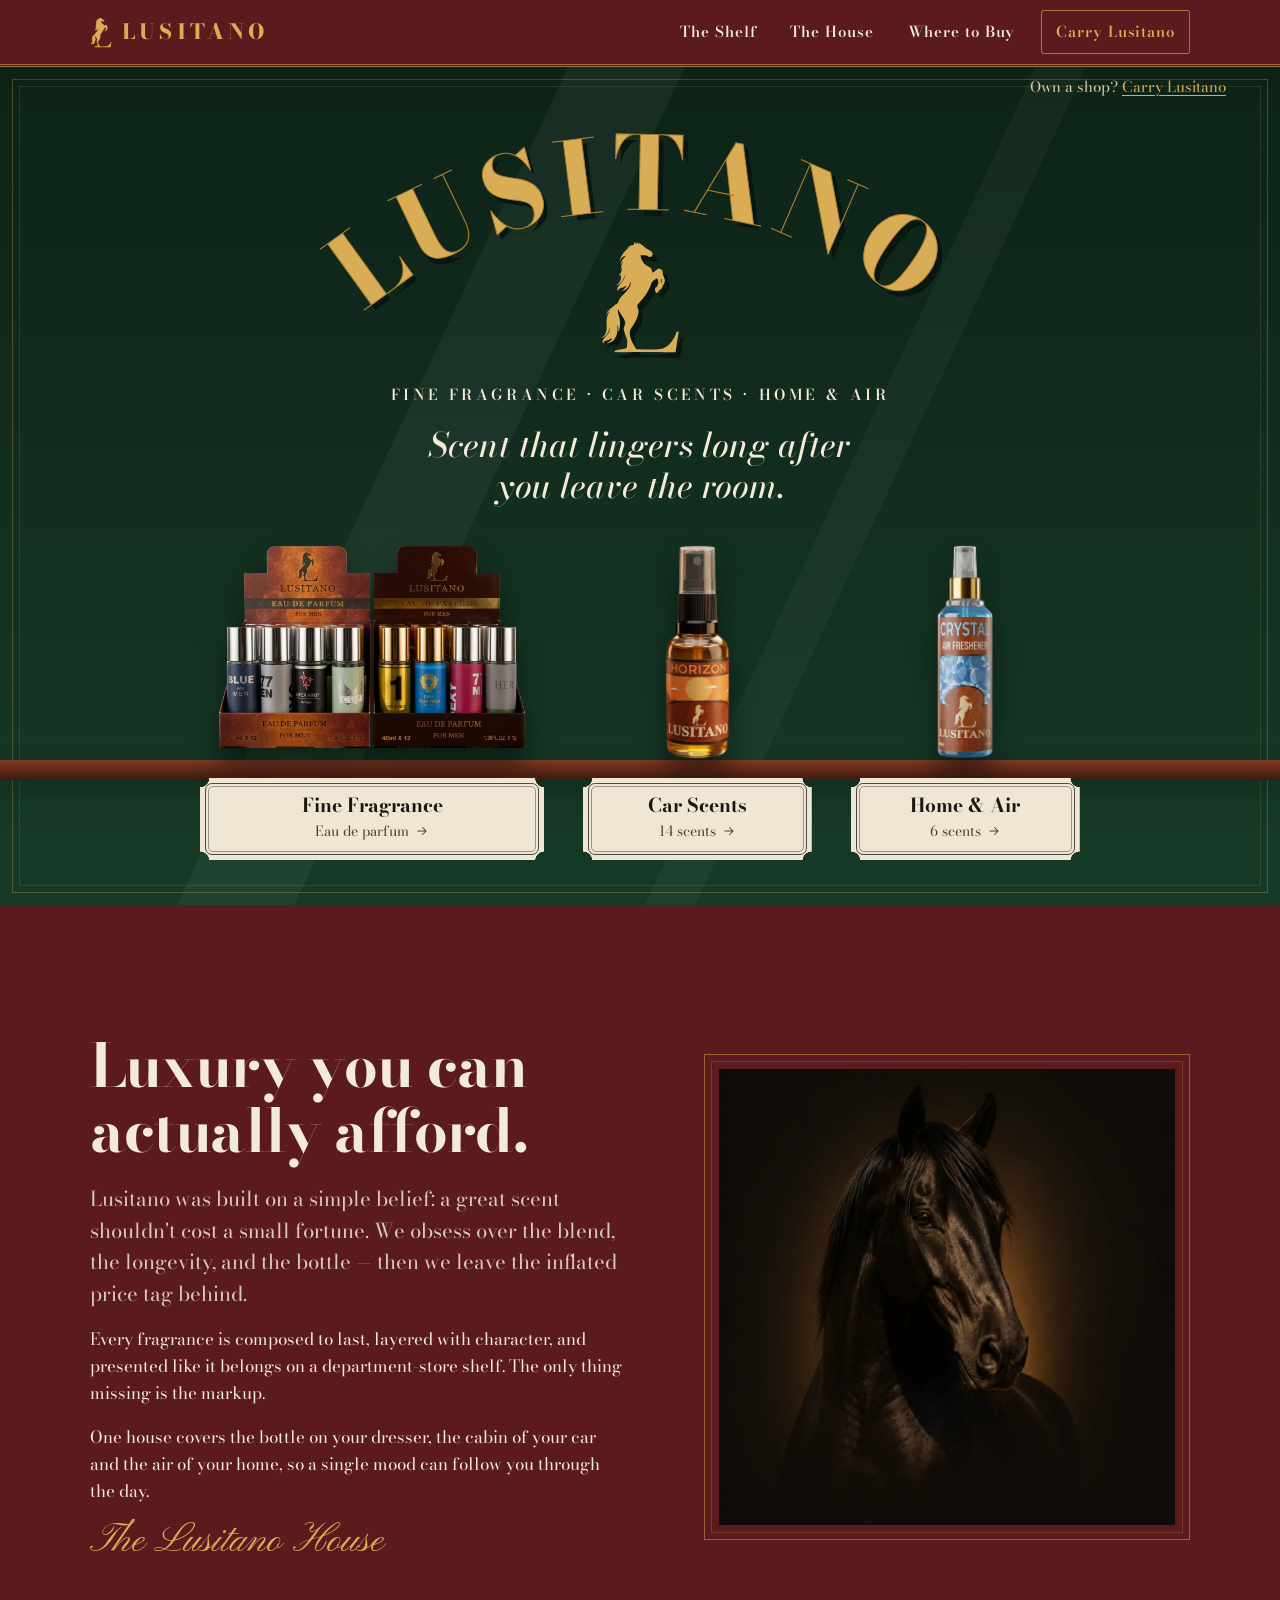
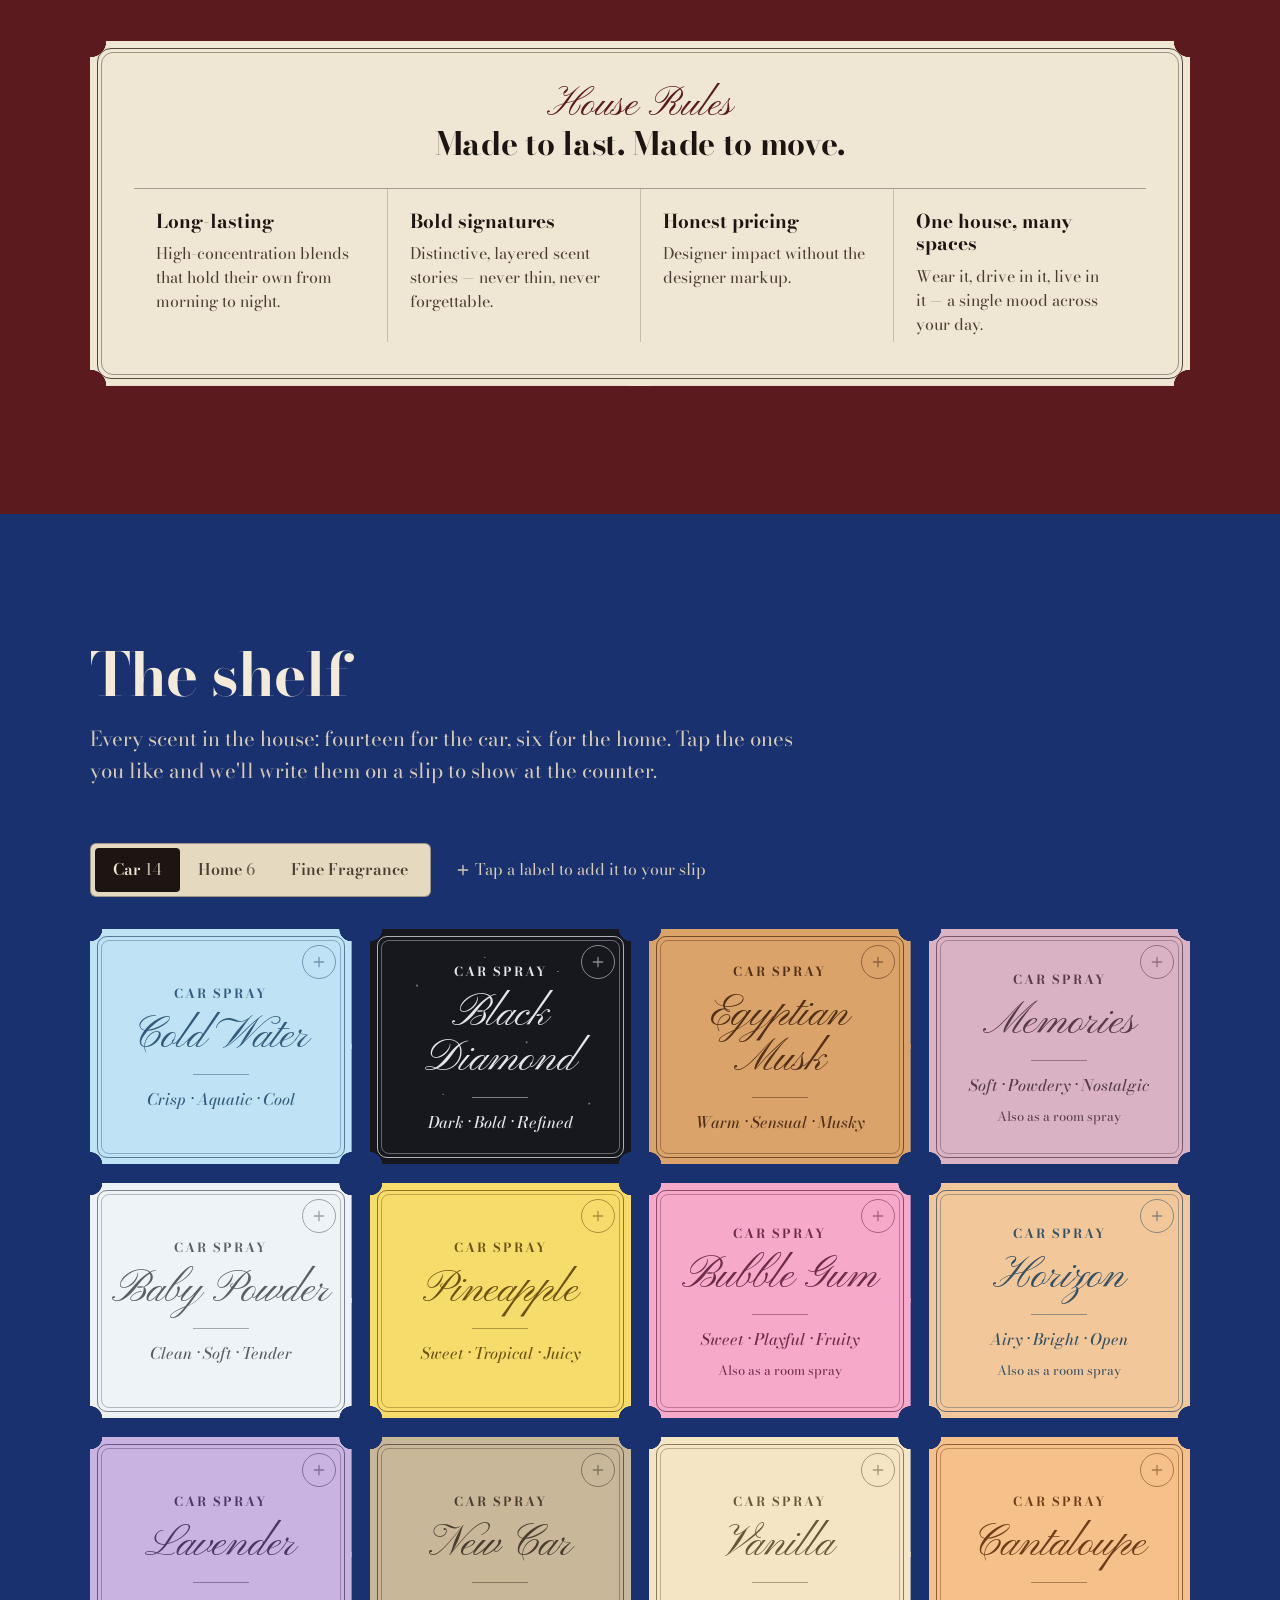
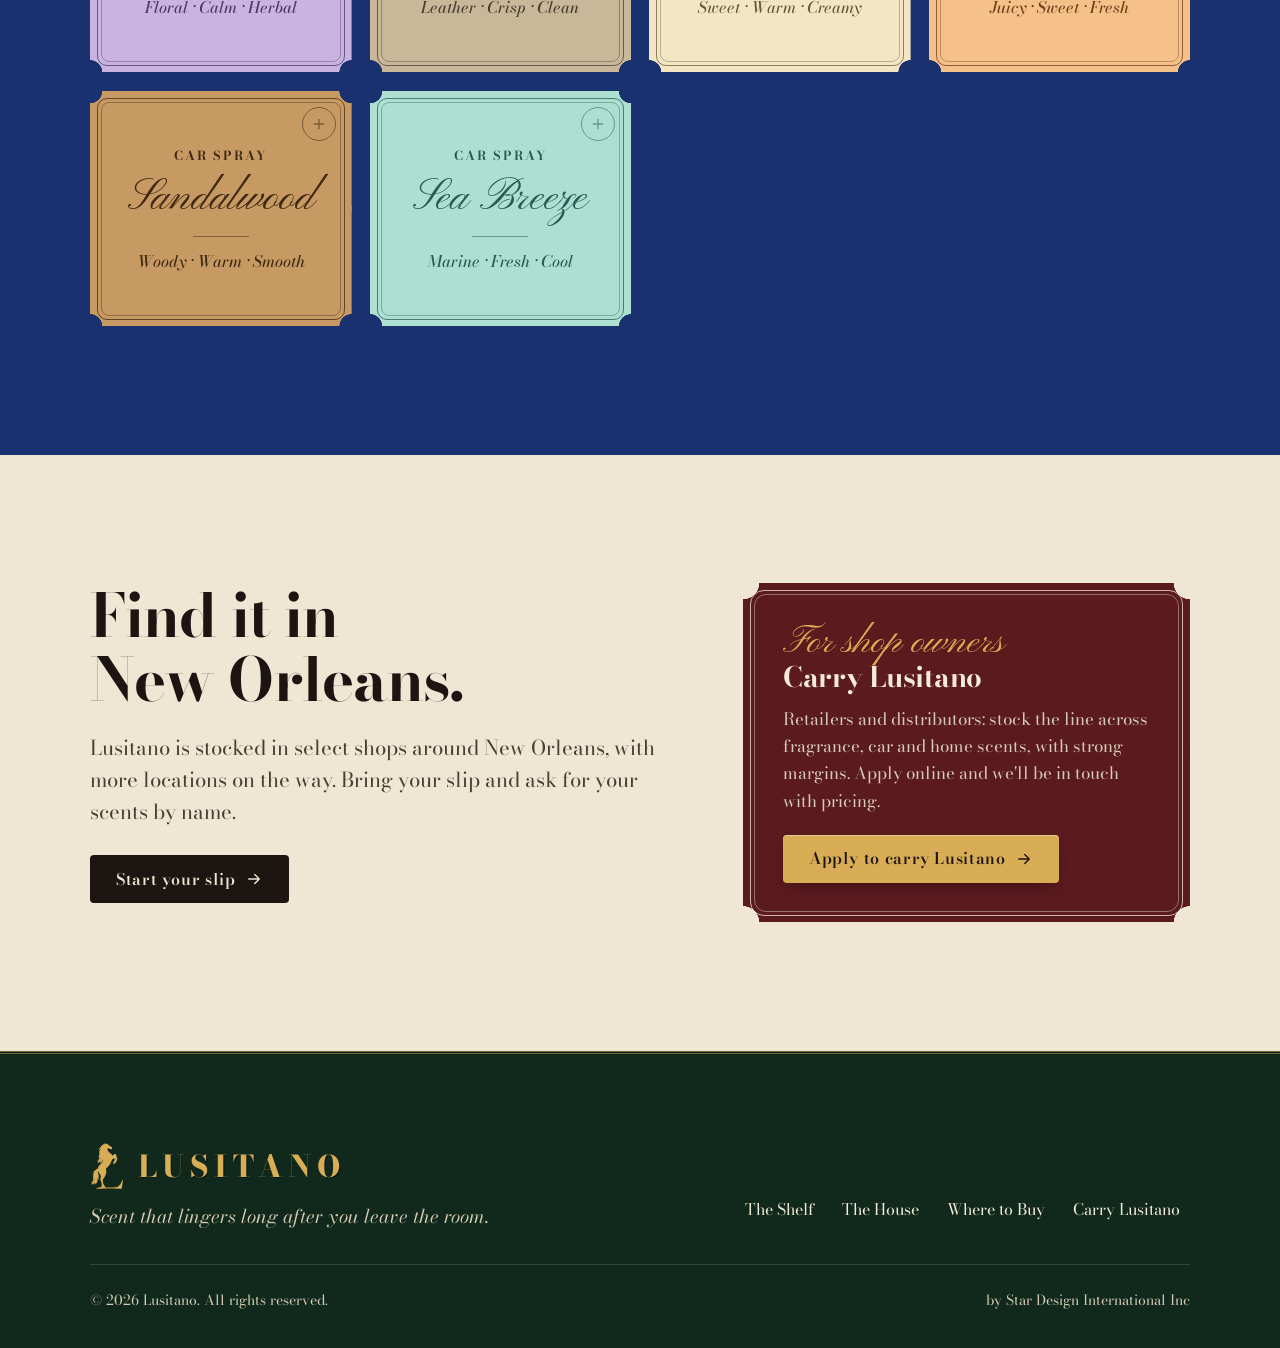
==== commit 6eb3ce43: "Redesign site in the Perfumer's Labels direction (work in progress) Shop-window hero, scent shelf wi" ====
--- a/index.html
+++ b/index.html
@@ -2,741 +2,236 @@
 <html lang="en">
 <head>
 <meta charset="UTF-8">
-<meta name="viewport" content="width=device-width, initial-scale=1.0">
+<meta name="viewport" content="width=device-width, initial-scale=1, viewport-fit=cover">
 <title>Lusitano — Signature Fragrance, Car &amp; Home Scents</title>
-<meta name="description" content="Lusitano crafts bold signature fragrances, car scents, and home air fresheners. Affordable luxury, made to linger. Wholesale inquiries welcome.">
-
-<!-- Open Graph -->
+<meta name="description" content="Lusitano crafts bold signature fragrances, car scents, and home air fresheners. Affordable luxury, made to linger. Find it in New Orleans shops. Wholesale inquiries welcome.">
+<link rel="canonical" href="https://lusitanoperfume.com/">
 <meta property="og:type" content="website">
+<meta property="og:url" content="https://lusitanoperfume.com/">
 <meta property="og:title" content="Lusitano — Signature Fragrance, Car &amp; Home Scents">
 <meta property="og:description" content="Bold signature fragrances, car scents, and home air fresheners. Affordable luxury, made to linger.">
+<meta property="og:image" content="https://lusitanoperfume.com/images/og-cover.jpg">
 <meta property="og:site_name" content="Lusitano">
-<meta name="theme-color" content="#0b0805">
-<meta name="google" content="nopagereadaloud notranslate">
-<meta name="referrer" content="no-referrer-when-downgrade">
+<meta name="twitter:card" content="summary_large_image">
+<meta name="theme-color" content="#5a1a1e">
 <link rel="icon" type="image/svg+xml" href="favicon.svg">
-
-<link rel="preconnect" href="https://fonts.googleapis.com">
-<link rel="preconnect" href="https://fonts.gstatic.com" crossorigin>
-<link href="https://fonts.googleapis.com/css2?family=Bodoni+Moda:ital,opsz,wght@0,6..96,400;0,6..96,500;0,6..96,600;0,6..96,700;0,6..96,900;1,6..96,400;1,6..96,500&family=Tinos:wght@400;700&family=Manrope:wght@300;400;500;600;700&display=swap" rel="stylesheet">
-
-<style>
-:root{
-  --bg:#0b0805;
-  --bg-2:#15100a;
-  --ink:#f4ece0;
-  --muted:#b3a489;
-  --gold:#e3bd72;
-  --gold-bright:#f6dca0;
-  --logo:#ecdfb0;
-  --gold-deep:#b98c39;
-  --line:rgba(227,189,114,.18);
-  --glass:rgba(255,255,255,.035);
-  --grad-gold:linear-gradient(135deg,#f6dca0 0%,#e3bd72 35%,#b98c39 75%,#f0d291 100%);
-  --serif:"Bodoni Moda",serif;
-  --wordmark:"Times New Roman","Tinos",Times,serif;
-  --sans:"Manrope",system-ui,sans-serif;
-}
-*{margin:0;padding:0;box-sizing:border-box}
-html{scroll-behavior:smooth}
-body{
-  background:var(--bg);
-  color:var(--ink);
-  font-family:var(--sans);
-  font-weight:400;
-  line-height:1.65;
-  overflow-x:hidden;
-  -webkit-font-smoothing:antialiased;
-}
-
-/* ---- Atmospheric background ---- */
-.atmosphere{position:fixed;inset:0;z-index:-3;overflow:hidden;background:radial-gradient(120% 80% at 50% -10%,#1c140a 0%,#0b0805 55%,#070504 100%)}
-.mist{position:absolute;border-radius:50%;filter:blur(70px);opacity:.5;mix-blend-mode:screen;animation:drift 24s ease-in-out infinite}
-.mist.a{width:46vw;height:46vw;left:-8vw;top:8vh;background:radial-gradient(circle,rgba(227,189,114,.55),transparent 70%)}
-.mist.b{width:38vw;height:38vw;right:-6vw;top:30vh;background:radial-gradient(circle,rgba(185,140,57,.5),transparent 70%);animation-duration:30s;animation-delay:-6s}
-.mist.c{width:32vw;height:32vw;left:30vw;bottom:-10vh;background:radial-gradient(circle,rgba(246,220,160,.4),transparent 70%);animation-duration:34s;animation-delay:-12s}
-@keyframes drift{
-  0%,100%{transform:translate(0,0) scale(1)}
-  33%{transform:translate(6vw,-5vh) scale(1.12)}
-  66%{transform:translate(-5vw,4vh) scale(.95)}
-}
-/* grain */
-.mist-canvas{position:fixed;inset:0;z-index:-1;pointer-events:none}
-.grain{position:fixed;inset:0;z-index:-2;pointer-events:none;opacity:.05;
-  background-image:url("data:image/svg+xml,%3Csvg xmlns='http://www.w3.org/2000/svg' width='160' height='160'%3E%3Cfilter id='n'%3E%3CfeTurbulence type='fractalNoise' baseFrequency='0.85' numOctaves='3'/%3E%3C/filter%3E%3Crect width='100%25' height='100%25' filter='url(%23n)'/%3E%3C/svg%3E")}
-
-/* ---- Shared ---- */
-.wrap{max-width:1200px;margin:0 auto;padding:0 28px}
-.gold-text{background:var(--grad-gold);-webkit-background-clip:text;background-clip:text;color:transparent}
-.eyebrow{font-family:var(--sans);font-size:.72rem;letter-spacing:.42em;text-transform:uppercase;color:var(--gold);font-weight:600;margin-bottom:18px}
-h1,h2,h3{font-family:var(--serif);font-weight:500;line-height:1.04;letter-spacing:-.01em}
-section{position:relative;padding:120px 0}
-
-/* ---- Nav ---- */
-nav{position:fixed;top:0;left:0;right:0;z-index:50;display:flex;align-items:center;justify-content:space-between;
-  padding:20px 40px;transition:.4s}
-nav.scrolled{padding:14px 40px;background:rgba(11,8,5,.92);border-bottom:1px solid var(--line)}
-.logo{display:flex;align-items:center;gap:12px;text-decoration:none;font-family:var(--wordmark);font-weight:700;font-size:1.4rem;letter-spacing:.2em;text-transform:uppercase;color:var(--ink)}
-.logo .logo-word{background:linear-gradient(135deg,#fff6e0 0%,#f6dca0 30%,#e3bd72 60%,#b98c39 100%);-webkit-background-clip:text;background-clip:text;color:transparent;display:inline-block}
-.logo .logo-word span{color:inherit}
-.logo-mark{height:36px;width:auto;aspect-ratio:277/388;color:var(--logo);display:block}
-.hero-mark{height:clamp(78px,11vw,128px);width:auto;aspect-ratio:277/388;color:#f2e7bb;margin-bottom:18px;opacity:0;animation:rise .9s .1s forwards;filter:drop-shadow(0 12px 28px rgba(227,189,114,.5))}
-.nav-links{display:flex;gap:38px;align-items:center}
-.nav-links a{color:var(--muted);text-decoration:none;font-size:.82rem;letter-spacing:.14em;text-transform:uppercase;font-weight:500;transition:.3s;position:relative}
-.nav-links a:hover{color:var(--ink)}
-.nav-links a.cta{padding:10px 22px;border:1px solid var(--gold);border-radius:40px;color:var(--gold)}
-.nav-links a.cta:hover{background:var(--gold);color:#0b0805}
-.burger{display:none;flex-direction:column;gap:5px;cursor:pointer;background:none;border:none;padding:4px}
-.burger span{width:26px;height:2px;background:var(--gold);display:block;transition:.3s;transform-origin:center}
-.burger.open span:nth-child(1){transform:translateY(7px) rotate(45deg)}
-.burger.open span:nth-child(2){opacity:0}
-.burger.open span:nth-child(3){transform:translateY(-7px) rotate(-45deg)}
-
-/* ---- Hero ---- */
-.hero{position:relative;min-height:100vh;display:flex;flex-direction:column;align-items:center;justify-content:center;text-align:center;padding-top:80px}
-.hero .eyebrow{opacity:0;animation:rise .9s .2s forwards}
-.hero h1{font-family:var(--wordmark);font-size:clamp(4rem,15vw,12rem);font-weight:700;letter-spacing:.04em;opacity:0;animation:rise 1s .35s forwards}
-.hero h1 .shimmer{background:linear-gradient(110deg,#b98c39 20%,#f6dca0 38%,#fff6e0 50%,#f6dca0 62%,#b98c39 80%);
-  background-size:200% auto;-webkit-background-clip:text;background-clip:text;color:transparent;animation:shine 6s linear infinite}
-@keyframes shine{to{background-position:200% center}}
-.hero .tag{font-family:var(--serif);font-style:italic;font-size:clamp(1.1rem,2.6vw,1.7rem);color:var(--ink);margin-top:8px;opacity:0;animation:rise 1s .55s forwards}
-.hero .sub{max-width:540px;color:var(--muted);margin:26px auto 0;font-size:1.02rem;opacity:0;animation:rise 1s .7s forwards}
-.hero-cta{display:flex;gap:16px;margin-top:42px;opacity:0;animation:rise 1s .85s forwards;flex-wrap:wrap;justify-content:center}
-.btn{font-family:var(--sans);font-size:.82rem;letter-spacing:.16em;text-transform:uppercase;font-weight:600;
-  padding:16px 34px;border-radius:44px;text-decoration:none;cursor:pointer;border:none;transition:.35s;display:inline-block;position:relative;overflow:hidden}
-.btn-gold::after{content:"";position:absolute;top:0;left:-80%;width:50%;height:100%;
-  background:linear-gradient(105deg,transparent 20%,rgba(255,250,235,.5) 50%,transparent 80%);
-  transform:skewX(-20deg);transition:left .6s ease}
-.btn-gold:hover::after{left:130%}
-.card::after,.buy-card::after{content:"";position:absolute;top:0;left:-90%;width:55%;height:100%;
-  background:linear-gradient(105deg,transparent 20%,rgba(246,220,160,.07) 50%,transparent 80%);
-  transform:skewX(-18deg);transition:left .8s ease;pointer-events:none}
-.card:hover::after,.buy-card:hover::after{left:140%}
-.buy-card{position:relative;overflow:hidden}
-.scroll-progress{position:fixed;top:0;left:0;height:2px;width:0;background:var(--grad-gold);z-index:70;box-shadow:0 0 8px rgba(227,189,114,.5)}
-@media(prefers-reduced-motion:reduce){.btn-gold::after,.card::after,.buy-card::after{display:none}}
-.btn-gold{background:var(--grad-gold);color:#0b0805;box-shadow:0 8px 30px -10px rgba(227,189,114,.6)}
-.btn-gold:hover{transform:translateY(-3px);box-shadow:0 14px 40px -10px rgba(227,189,114,.8)}
-.btn-ghost{border:1px solid var(--line);color:var(--ink)}
-.btn-ghost:hover{border-color:var(--gold);color:var(--gold)}
-.scroll-hint{position:absolute;bottom:34px;left:0;right:0;display:flex;flex-direction:column;align-items:center;color:var(--muted);font-size:.66rem;text-transform:uppercase;opacity:0;animation:rise 1s 1.1s forwards}
-.scroll-hint .sh-text{letter-spacing:.32em;margin-right:-.32em}
-.scroll-hint::after{content:"";display:block;width:1px;height:46px;background:linear-gradient(var(--gold),transparent);margin-top:14px}
-@keyframes rise{from{opacity:0;transform:translateY(28px)}to{opacity:1;transform:translateY(0)}}
-
-/* ---- Marquee strip ---- */
-.marquee{border-top:1px solid var(--line);border-bottom:1px solid var(--line);padding:22px 0;overflow:hidden;white-space:nowrap;background:var(--bg-2);
-  mask-image:linear-gradient(90deg,transparent,#000 6%,#000 94%,transparent);
-  -webkit-mask-image:linear-gradient(90deg,transparent,#000 6%,#000 94%,transparent)}
-.marquee-track{display:flex;align-items:center;gap:60px;width:max-content;animation:scroll 40s linear infinite;padding-right:60px}
-.marquee-track span{font-family:var(--serif);font-style:italic;font-size:1.3rem;color:var(--muted);white-space:nowrap;display:inline-flex;align-items:center;gap:14px}
-.marquee-track .star{color:var(--gold);font-style:normal;font-size:.9rem;opacity:.8}
-.marquee-track b{color:var(--gold);font-style:normal;font-weight:500}
-@keyframes scroll{from{transform:translateX(0)}to{transform:translateX(-50%)}}
-
-/* ---- Section heading ---- */
-.head{text-align:center;max-width:640px;margin:0 auto 70px}
-.head h2{font-size:clamp(2.2rem,5vw,3.6rem)}
-.head p{color:var(--muted);margin-top:18px}
-
-/* ---- Collections ---- */
-.collections{display:grid;grid-template-columns:repeat(3,1fr);gap:26px}
-.card{position:relative;border:1px solid var(--line);border-radius:18px;padding:42px 32px 38px;background:var(--glass);
-  backdrop-filter:blur(8px);overflow:hidden;transition:.45s;text-align:center}
-.card::before{content:"";position:absolute;inset:0;background:radial-gradient(120% 80% at 50% 0%,rgba(227,189,114,.12),transparent 60%);opacity:0;transition:.45s}
-.card:hover{transform:translateY(-8px);border-color:var(--gold)}
-.card:hover::before{opacity:1}
-.card .art{height:280px;display:flex;align-items:center;justify-content:center;margin-bottom:26px}
-.card .art svg{height:100%;filter:drop-shadow(0 16px 30px rgba(227,189,114,.25))}
-.card .art img{max-height:280px;max-width:92%;width:auto;object-fit:contain;filter:drop-shadow(0 18px 34px rgba(0,0,0,.5));pointer-events:none;-webkit-user-select:none;user-select:none;-webkit-user-drag:none;-webkit-touch-callout:none}
-.card h3{font-size:1.7rem;margin-bottom:10px}
-.card p{color:var(--muted);font-size:.94rem}
-.card .num{position:absolute;top:18px;right:22px;font-family:var(--serif);font-style:italic;color:var(--line);font-size:1.4rem}
-
-/* ---- Story / split ---- */
-.story{display:grid;grid-template-columns:1.1fr .9fr;gap:80px;align-items:center}
-.story .vis{aspect-ratio:1;border-radius:20px;border:1px solid var(--line);background:
-  radial-gradient(circle at 50% 35%,rgba(227,189,114,.18),transparent 60%),var(--bg-2);
-  display:flex;align-items:center;justify-content:center;position:relative;overflow:hidden}
-.story .vis svg{height:62%;filter:drop-shadow(0 20px 40px rgba(227,189,114,.3))}
-.maison-img{position:absolute;inset:0;width:100%;height:100%;object-fit:cover;z-index:1;
-  -webkit-mask-image:radial-gradient(circle at 50% 50%,#000 55%,transparent 88%);
-  mask-image:radial-gradient(circle at 50% 50%,#000 55%,transparent 88%);
-  pointer-events:none;-webkit-user-select:none;user-select:none;-webkit-user-drag:none;-webkit-touch-callout:none}
-.story .vis::after{content:"";position:absolute;inset:0;background:radial-gradient(circle at 50% 35%,rgba(227,189,114,.12),transparent 65%);z-index:2;pointer-events:none}
-.story .vis .ring{position:absolute;width:78%;height:78%;border:1px solid rgba(227,189,114,.28);border-radius:50%;animation:spin 40s linear infinite;z-index:3}
-.story .vis .ring.two{width:92%;height:92%;animation-duration:60s;animation-direction:reverse;border-style:dashed;border-color:rgba(227,189,114,.22)}
-@keyframes spin{to{transform:rotate(360deg)}}
-.story h2{font-size:clamp(2rem,4.5vw,3.2rem);margin-bottom:24px}
-.story p{color:var(--muted);margin-bottom:18px}
-.story .signoff{font-family:var(--serif);font-style:italic;color:var(--gold);font-size:1.2rem}
-
-/* ---- Features ---- */
-.features{background:var(--bg-2);border-top:1px solid var(--line);border-bottom:1px solid var(--line)}
-.feat-grid{display:grid;grid-template-columns:repeat(4,1fr);gap:1px;background:var(--line);border:1px solid var(--line);border-radius:16px;overflow:hidden}
-.feat{background:var(--bg);padding:46px 30px;text-align:center;transition:.4s}
-.feat:hover{background:var(--bg-2)}
-.feat .ico{font-family:var(--serif);font-size:2.4rem;margin-bottom:14px}
-.feat h4{font-family:var(--serif);font-size:1.25rem;font-weight:500;margin-bottom:8px}
-.feat p{color:var(--muted);font-size:.86rem}
-
-/* ---- Scent families ---- */
-.scent-group{margin-bottom:56px}
-.scent-group:last-child{margin-bottom:0}
-.scent-group-head{display:flex;align-items:baseline;gap:16px;margin-bottom:26px;padding-bottom:14px;border-bottom:1px solid var(--line)}
-.sg-label{font-family:var(--serif);font-size:1.6rem;color:var(--gold);letter-spacing:.02em}
-.sg-count{font-size:.7rem;letter-spacing:.22em;text-transform:uppercase;color:var(--muted);margin-left:auto}
-.scent-hint{display:none;font-size:.66rem;letter-spacing:.18em;text-transform:uppercase;color:var(--gold);opacity:.75;margin-left:12px}
-.scents{display:grid;grid-template-columns:repeat(auto-fill,minmax(170px,1fr));gap:16px}
-.scent{position:relative;overflow:hidden;border:1px solid var(--line);border-radius:14px;padding:26px 22px;background:var(--glass);transition:.4s;cursor:default}
-.scent > *{position:relative;z-index:1}
-.scent::before,.scent::after{content:"";position:absolute;bottom:-20%;width:90%;height:100%;border-radius:50%;
-  background:radial-gradient(circle at 50% 60%,rgba(246,220,160,.5) 0%,rgba(227,189,114,.22) 40%,transparent 70%);
-  background:radial-gradient(circle at 50% 60%,color-mix(in srgb,var(--s1,#f6dca0) 50%,transparent) 0%,color-mix(in srgb,var(--s2,#e3bd72) 24%,transparent) 40%,transparent 70%);
-  filter:blur(10px);pointer-events:none;z-index:0;will-change:transform,opacity;
-  animation:scentSmoke 9s ease-in-out infinite}
-.scent::before{left:-25%}
-.scent::after{right:-25%;animation-delay:-4.5s;animation-duration:12s}
-.scent:hover::before,.scent:hover::after,
-.scent:active::before,.scent:active::after{animation-duration:5s}
-@keyframes scentSmoke{
-  0%,100%{transform:translateY(22%) translateX(0) scale(.9);opacity:.35}
-  45%{transform:translateY(-30%) translateX(10%) scale(1.35);opacity:.85}
-  75%{transform:translateY(-12%) translateX(-8%) scale(1.15);opacity:.6}
-}
-@media(prefers-reduced-motion:reduce){.scent::before,.scent::after{animation:none;opacity:.25}}
-/* Black Diamond — diamond dust */
-.dspark{position:absolute;left:var(--dx);top:var(--dy);width:2px;height:2px;border-radius:50%;
-  background:#eef;box-shadow:0 0 3px .5px rgba(238,238,248,.55);
-  z-index:1;pointer-events:none;opacity:0;transform:scale(.4);
-  animation:dtwinkle 3.2s ease-in-out infinite;animation-delay:var(--dd)}
-@keyframes dtwinkle{0%,100%{opacity:0;transform:scale(.35)}50%{opacity:.9;transform:scale(1)}}
-@media(prefers-reduced-motion:reduce){.dspark{animation:none;opacity:.45;transform:scale(.7)}}
-.scent:hover{border-color:var(--gold);transform:translateY(-5px)}
-.scent .dot{width:34px;height:34px;border-radius:50%;margin-bottom:18px}
-.scent h4{font-family:var(--serif);font-size:1.3rem;font-weight:500;margin-bottom:6px}
-.scent span{color:var(--muted);font-size:.82rem;letter-spacing:.05em}
-
-/* ---- Wholesale ---- */
-.wholesale{background:radial-gradient(110% 90% at 50% 0%,#1a130a,#0b0805 70%);border-top:1px solid var(--line)}
-.ws-grid{display:grid;grid-template-columns:.9fr 1.1fr;gap:70px;align-items:start}
-.ws-copy h2{font-size:clamp(2.2rem,5vw,3.4rem);margin-bottom:22px}
-.ws-copy p{color:var(--muted);margin-bottom:26px}
-.ws-list{list-style:none}
-.ws-list li{padding:14px 0;border-top:1px solid var(--line);color:var(--ink);font-size:.96rem;display:flex;gap:14px;align-items:center}
-.ws-list li::before{content:"✦";color:var(--gold)}
-.form{border:1px solid var(--line);border-radius:20px;padding:38px;background:var(--glass);backdrop-filter:blur(10px)}
-.field{margin-bottom:20px}
-.field label{display:block;font-size:.72rem;letter-spacing:.18em;text-transform:uppercase;color:var(--gold);margin-bottom:9px;font-weight:600}
-.field input,.field textarea,.field select{width:100%;background:rgba(0,0,0,.3);border:1px solid var(--line);border-radius:10px;
-  padding:14px 16px;color:var(--ink);font-family:var(--sans);font-size:.95rem;transition:.3s}
-.field input:focus,.field textarea:focus,.field select:focus{outline:none;border-color:var(--gold);background:rgba(0,0,0,.5)}
-.field textarea{resize:vertical;min-height:110px}
-.field-row{display:grid;grid-template-columns:1fr 1fr;gap:18px}
-.form .btn-gold{width:100%;margin-top:6px}
-.dropzone{display:flex;flex-direction:column;align-items:center;text-align:center;gap:8px;padding:26px 18px;border:1.5px dashed var(--line);border-radius:12px;background:rgba(0,0,0,.25);cursor:pointer;transition:.3s}
-.dropzone:hover{border-color:var(--gold);background:rgba(0,0,0,.4)}
-.dz-icon{font-size:1.5rem;color:var(--gold);line-height:1}
-.dz-text{font-size:.9rem;color:var(--ink)}
-.dz-text b{color:var(--gold);font-weight:600}
-.dz-files{font-size:.74rem;color:var(--muted);letter-spacing:.03em;word-break:break-word}
-.dropzone input[type=file]{display:none}
-.form-note{font-size:.78rem;color:var(--muted);text-align:center;margin-top:16px}
-.buy-grid{display:grid;grid-template-columns:1fr 1fr;gap:26px}
-.buy-card{border:1px solid var(--line);border-radius:18px;padding:46px 40px;background:var(--glass);backdrop-filter:blur(8px);transition:.45s;text-align:center}
-.buy-card:hover{transform:translateY(-6px);border-color:var(--gold)}
-.buy-ico{display:flex;justify-content:center;margin-bottom:22px;color:var(--gold)}
-.buy-ico svg{height:46px;width:46px}
-.buy-card h3{font-size:1.8rem;margin-bottom:12px}
-.buy-card .loc{font-family:var(--serif);font-style:italic;color:var(--gold);font-size:1.05rem;margin-bottom:14px}
-.buy-card p{color:var(--muted);font-size:.96rem;margin-bottom:24px}
-.buy-link{color:var(--gold);text-decoration:none;font-size:.8rem;letter-spacing:.16em;text-transform:uppercase;font-weight:600;transition:.3s}
-.buy-link:hover{color:var(--gold-bright)}
-.buy-note{color:var(--gold);font-size:.8rem;letter-spacing:.16em;text-transform:uppercase;font-weight:600;opacity:.85}
-.ws-form-wrap{max-width:560px;margin:0 auto}
-.form-success{text-align:center;padding:34px 12px}
-.form-success .fs-mark{font-size:2rem;color:var(--gold);margin-bottom:14px}
-.form-success h3{font-family:var(--serif);font-size:1.9rem;margin-bottom:10px}
-.form-success p{color:var(--muted);font-size:.95rem;max-width:340px;margin:0 auto}
-
-/* ---- Footer ---- */
-footer{padding:70px 0 40px;border-top:1px solid var(--line);text-align:center}
-.foot-logo{font-family:var(--wordmark);font-weight:700;font-size:1.7rem;letter-spacing:.22em;text-transform:uppercase;margin-bottom:14px;background:linear-gradient(135deg,#fff6e0 0%,#f6dca0 30%,#e3bd72 60%,#b98c39 100%);-webkit-background-clip:text;background-clip:text;color:transparent;display:inline-block}
-.foot-logo span{color:inherit}
-.foot-logo span{color:var(--gold)}
-.foot-tag{font-family:var(--serif);font-style:italic;color:var(--muted);margin-bottom:30px}
-.foot-links{display:flex;gap:30px;justify-content:center;flex-wrap:wrap;margin-bottom:34px}
-.foot-links a{color:var(--muted);text-decoration:none;font-size:.82rem;letter-spacing:.1em;text-transform:uppercase;transition:.3s}
-.foot-links a:hover{color:var(--gold)}
-.copyright{color:var(--muted);font-size:.76rem;letter-spacing:.08em;opacity:.7}
-.credit{color:var(--muted);font-size:.64rem;letter-spacing:.18em;text-transform:uppercase;opacity:.45;margin-top:8px}
-
-/* ---- Reveal ---- */
-.reveal{opacity:0;transform:translateY(40px);transition:.9s cubic-bezier(.2,.7,.2,1)}
-.reveal.in{opacity:1;transform:none}
-
-/* ---- Responsive ---- */
-@media(max-width:900px){
-  nav,nav.scrolled{padding:16px 22px}
-  .nav-links{position:fixed;inset:0;width:100%;flex-direction:column;justify-content:center;align-items:center;gap:34px;background:rgba(11,8,5,.97);
-    backdrop-filter:blur(20px);transform:translateX(100%);transition:.4s;z-index:55}
-  .nav-links.open{transform:none}
-  .nav-links a{font-size:1.15rem;letter-spacing:.18em}
-  .nav-links a.cta{padding:14px 32px}
-  .burger{display:flex;z-index:60}
-  /* hero cleanup on mobile */
-  .hero{padding:84px 24px 40px}
-  .hero h1{font-size:3.4rem;letter-spacing:.03em}
-  .hero .tag{font-size:1.02rem;margin-top:10px}
-  .hero .sub{font-size:.92rem;margin-top:20px}
-  .hero-cta{margin-top:34px;gap:12px}
-  .scroll-hint{display:none}
-  .collections,.feat-grid,.story,.ws-grid,.buy-grid{grid-template-columns:1fr}
-  .feat-grid{gap:1px}
-  .story{gap:40px}
-  .ws-grid{gap:44px}
-  section{padding:80px 0}
-  .field-row{grid-template-columns:1fr}
-  /* tone down atmosphere on mobile */
-  .mist{opacity:.2;filter:blur(55px)}
-  .mist.c{display:none}
-  /* scents become a side-scroll carousel */
-  .scents{display:flex;gap:14px;overflow-x:auto;scroll-snap-type:x mandatory;-webkit-overflow-scrolling:touch;padding:14px 4px 18px;scrollbar-width:none;margin:0 -4px}
-  .scents::-webkit-scrollbar{display:none}
-  .scent{flex:0 0 72%;scroll-snap-align:center;touch-action:manipulation;-webkit-tap-highlight-color:transparent}
-  .scent:first-child{margin-left:14px}
-  .scent:last-child{margin-right:14px}
-  .scent-hint{display:block}
-}
-</style>
+<link rel="preload" href="fonts/bodoni-moda.woff2" as="font" type="font/woff2" crossorigin>
+<link rel="preload" href="fonts/pinyon-script.woff2" as="font" type="font/woff2" crossorigin>
+<link rel="stylesheet" href="styles.css">
+<script>document.documentElement.classList.add('js')</script>
+<script type="application/ld+json">
+{"@context":"https://schema.org","@type":"Organization","name":"Lusitano","url":"https://lusitanoperfume.com/","logo":"https://lusitanoperfume.com/favicon.svg","description":"Signature fragrances, car scents and home air fresheners, sold in select New Orleans shops.","parentOrganization":{"@type":"Organization","name":"Star Design International Inc"}}
+</script>
 </head>
 <body>
-
-<div class="atmosphere">
-  <div class="mist a"></div><div class="mist b"></div><div class="mist c"></div>
-</div>
-<div class="grain"></div>
-<div class="scroll-progress" id="scrollProgress"></div>
-<canvas class="mist-canvas" id="mistCanvas"></canvas>
 <svg width="0" height="0" aria-hidden="true" style="position:absolute"><symbol id="horseMark" viewBox="822.80 273.86 277.03 388.39"><path transform="matrix(1,0,0,-1,1033.657,418.74708)" d="M0 0C1.201 1.134-.022 4.557-.046 6.034-.064 7.209 .557 8.403 .476 9.471 .398 10.495-.183 13.814-1.399 14.179-2.278 11.052-2.428 7.162-2.112 3.906-2.052 3.285-1.524-1.439 0 0M-136.891 29.08C-139.986 26.578-139.642 21.987-140.446 18.445L-141.102 24.425-139.026 29.789-142.924 26.246C-143.793 28.637-139.394 30.169-137.981 31.943-134.559 36.237-133.401 48.391-133.351 53.903L-136.895 45.759C-137.873 44.602-137.632 46.519-137.534 47.091-136.083 55.61-133.119 64.056-129.791 71.988-130.779 72.474-132.027 70.385-132.514 69.745-134.268 67.439-136.155 64.551-136.9 61.715-138.33 61.693-137.481 64.561-137.288 65.299-134.645 75.355-126.924 84.226-119.867 91.494-130.223 90.707-134.712 83.29-139.84 75.653-140.329 74.924-141.263 73.438-141.134 75.525-135.677 93.495-123.917 108.929-108.521 119.523-112.001 120.624-115.668 115.917-118.105 114.918-118.43 114.784-119.267 114.732-119.154 115.261-112.171 122.118-103.019 127.631-92.908 127.675-92.747 130.79-93.798 134.534-91.139 136.885-90.313 135.965-83.939 129.495-82.985 130.518-82.925 132.682-84.912 135.183-82.628 136.885-82.249 136.882-78.837 133.578-77.799 133.151-76.357 132.557-75.369 133.486-73.53 132.569-66.628 129.128-57.614 120.817-50.864 116.171-46.051 112.859-37.905 109.099-34.065 106.016-28.076 101.209-27.647 90.256-36.287 87.725-43.529 85.603-45.387 90.35-51.049 91.869-51.868 92.089-56.545 92.92-57.091 92.92H-70.923C-68.465 80.56-63.466 69.158-53.907 60.637-45.95 53.543-36.231 54.13-32.067 42.755-31.111 40.144-31.303 33.623-27.852 35.294-23.158 37.567-13.559 47.299-9.385 48.098-7.511 48.457 .516 45.263 1.82 44.012 3.701 42.208 4.275 31.91 5.18 28.22 7.363 19.323 14.368 10.008 10.561 1.151 9.524-1.261-.891-21.011-1.792-21.963-3.291-23.546-5.288-23.02-6.764-24.084-8.688-25.471-13.399-35.471-16.586-34.706-22.999-27.105-26.01-13.63-12.05-13.471L-14.814-11.995C-15.298-8.266-11.255-6.116-10.675-2.44-10.122 1.063-10.903 15.739-16.534 14.75-21.405 10.792-29.211 7.593-32.045 1.906-34.67-3.363-36.52-10.244-39.103-15.862-48.423-36.137-58.015-48.339-72.706-64.542-74.571-66.599-80.219-72.617-81.007-74.68-82.925-79.702-77.867-87.707-77.313-93.287-75.945-107.074-86.086-128.672-93.327-140.391-97.694-147.458-105.059-154.511-106.206-162.978-108.585-180.535-101.967-194.192-93.478-208.758-91.739-211.743-85.344-222.736-82.99-223.802-79.966-225.172-78.668-223.95-76.281-224.131-54.271-225.799-25.232-225.597-3.191-223.434 20.078-221.149 37.891-196.936 46.949-177.104 47.981-174.845 50.598-166.263 51.425-165.265 52.589-163.862 56.354-164.818 58.173-164.573L47.539-235.506C38.214-234.933 28.82-235.156 19.488-234.821-30.666-233.02-80.594-233.455-130.832-234.821-139.929-235.068-149.08-234.578-158.173-234.791-158.18-233.418-158.07-229.872-156.996-229.06-155.746-228.115-147.07-226.283-144.828-225.791-139.087-224.532-120.156-223.027-117.393-219.177-114.724-215.457-116.672-212.888-116.347-209.649-115.633-202.549-114.176-199.91-115.938-192.204-118.104-182.731-122.839-174.828-125.287-163.958-125.801-161.674-127.503-159.038-127.644-157.035-127.945-152.763-122.881-143.649-122.178-138.494-120.282-124.579-135.505-110.38-141.268-98.367L-146.822-87.25V-97.536C-146.822-101.67-142.45-113.774-141.476-119.145-139.079-132.364-138.412-146.312-142.538-159.275L-146.105-165.983C-145.872-158.172-143.267-148.229-148.942-141.869-144.857-168.03-153.548-201.627-184.413-203.939-178.414-199.873-169.681-196.574-167.528-188.901-167.283-188.028-166.971-186.876-168.439-187.279-170.377-187.812-174.07-190.793-176.627-191.864-183.65-194.804-197.604-195.557-195.773-205.709-199.163-203.263-199.184-198.356-197.93-194.679-195.292-186.942-182.093-176.109-177.648-167.435-175.221-162.701-173.13-156.386-174.131-151.083-176.451-163.023-182.11-174.159-191.984-181.472-194.963-183.678-198.932-186.583-202.855-186.206-192.424-179.068-186.068-170.054-185.098-157.147-184.119-144.118-186.651-132.302-184.224-119.008-182.821-111.324-179.561-104.342-175.898-97.542L-182.281-101.799C-184.19-104.359-186.143-106.625-186.553-109.944-187.674-110.142-187.319-108.966-187.202-108.238-185.944-100.406-180.027-95.272-173.072-92.207-173.146-90.626-176.233-91.92-177.004-92.181L-187.25-97.539C-184.907-94.72-181.56-93.376-178.566-91.515-168.526-85.274-165.864-83.213-157.087-75.212-154.617-72.961-148.91-70.551-147.547-69.147-146.227-67.789-145.179-62.081-144.121-59.805-134.801-39.76-104.845-23.189-103.528-1.033-103.459 .124-103.474 3.232-104.964 3.541-106.215-11.239-118.604-28.037-134.763-26.95-132.235-24.834-128.973-23.696-126.31-21.578-122.402-18.469-119.978-14.685-117.744-10.283-117.321-8.978-126.841-14.196-127.682-14.532-135.18-17.53-147.221-17.884-146.464-28.372-152.52-20.537-146.658-13.724-141.837-7.47-133.97 2.732-122.74 11.674-124.13 26.239L-127.328 15.615C-130.894 7.774-136.51-.04-143.761-4.836-146.108-6.388-149.625-9.117-152.493-8.163-149.279-5.336-145.213-2.288-142.583 1.078-141.387 2.608-136.891 10.319-136.891 11.701Z" fill="currentColor"/></symbol></svg>
-
-<!-- NAV -->
-<nav id="nav">
-  <a class="logo" href="#top">
-    <svg class="logo-mark" aria-hidden="true"><use href="#horseMark"/></svg>
-    <span class="logo-word">Lusi<span>tano</span></span>
-  </a>
-  <div class="nav-links" id="navLinks">
-    <a href="#collections">Collections</a>
-    <a href="#story">Maison</a>
-    <a href="#scents">Scents</a>
-    <a href="wholesale.html" class="cta">Wholesale</a>
-  </div>
-  <button class="burger" id="burger" aria-label="Menu"><span></span><span></span><span></span></button>
-</nav>
-
-<!-- HERO -->
-<header class="hero" id="top">
-  <svg class="hero-mark" role="img" aria-label="Lusitano"><use href="#horseMark"/></svg>
-  <div class="eyebrow">Fragrance · Auto · Home</div>
-  <h1><span class="shimmer">LUSITANO</span></h1>
-  <div class="tag">Scent that lingers long after you leave the room.</div>
-  <p class="sub">A house of bold signature fragrances, refined car scents, and home air fresheners — affordable luxury, crafted to be remembered.</p>
-  <div class="hero-cta">
-    <a href="#collections" class="btn btn-gold">Explore the House</a>
-    <a href="wholesale.html" class="btn btn-ghost">Wholesale Inquiry</a>
-  </div>
-  <div class="scroll-hint"><span class="sh-text">Discover</span></div>
+<a class="skip" href="#main">Skip to content</a>
+
+<header class="fascia">
+  <div class="wrap fascia-in">
+    <a class="brand" href="#top" aria-label="Lusitano, home">
+      <svg aria-hidden="true" viewBox="0 0 277.03 388.39"><use href="#horseMark"/></svg>
+      <b>LUSITANO</b>
+    </a>
+    <button class="slip-btn" type="button" data-open-slip aria-label="Open your counter slip">
+      <svg viewBox="0 0 24 24" fill="none" stroke="currentColor" stroke-width="1.6" stroke-linecap="round" stroke-linejoin="round" aria-hidden="true"><path d="M6 3h12v18l-2-1.5L14 21l-2-1.5L10 21l-2-1.5L6 21z"/><path d="M9 8h6M9 12h6"/></svg>
+      <span class="count" data-slip-count>0</span>
+    </button>
+    <button class="menu-btn" type="button" aria-expanded="false" aria-controls="site-nav">
+      <svg viewBox="0 0 24 24" fill="none" stroke="currentColor" stroke-width="1.8" stroke-linecap="round" aria-hidden="true"><path d="M4 7h16M4 12h16M4 17h16"/></svg>
+      <span>Menu</span>
+    </button>
+    <nav id="site-nav" aria-label="Main">
+      <button class="menu-close" type="button" aria-label="Close menu"><svg viewBox="0 0 24 24" fill="none" stroke="currentColor" stroke-width="1.8" stroke-linecap="round" aria-hidden="true"><path d="M6 6l12 12M18 6 6 18"/></svg></button>
+      <a href="#shelf">The Shelf</a>
+      <a href="#house">The House</a>
+      <a href="#counter">Where to Buy</a>
+      <a class="trade" href="wholesale.html">Carry Lusitano</a>
+    </nav>
+  </div>
 </header>
-
-<!-- MARQUEE -->
-<div class="marquee">
-  <div class="marquee-track" aria-hidden="true">
-    <span>Eau de Parfum</span><span class="star">✦</span>
-    <span>Car Scents</span><span class="star">✦</span>
-    <span>Room Sprays</span><span class="star">✦</span>
-    <span>Signature Blends</span><span class="star">✦</span>
-    <span>Long-Lasting</span><span class="star">✦</span>
-    <span>Affordable Luxury</span><span class="star">✦</span>
-    <span>Crafted to Linger</span><span class="star">✦</span>
-    <span>Eau de Parfum</span><span class="star">✦</span>
-    <span>Car Scents</span><span class="star">✦</span>
-    <span>Room Sprays</span><span class="star">✦</span>
-    <span>Signature Blends</span><span class="star">✦</span>
-    <span>Long-Lasting</span><span class="star">✦</span>
-    <span>Affordable Luxury</span><span class="star">✦</span>
-    <span>Crafted to Linger</span><span class="star">✦</span>
-  </div>
-</div>
-
-<!-- COLLECTIONS -->
-<section id="collections">
+<div class="scrim" aria-hidden="true"></div>
+
+<main id="main">
+<section class="window" id="top" aria-labelledby="sign-title">
+  <div class="window-frame" aria-hidden="true"></div>
+  <p class="trade-line">Own a shop? <a href="wholesale.html">Carry Lusitano</a></p>
+  <div class="sign">
+    <h1 id="sign-title">
+      <svg viewBox="0 0 1000 340" role="img" aria-label="Lusitano">
+        <defs><path id="arch" d="M70 330 A560 560 0 0 1 930 330"/></defs>
+        <g class="shade-layer" fill="#081610" color="#081610" transform="translate(6 7)">
+          <text font-family="Bodoni Moda, Didot, serif" font-weight="800" font-size="132" letter-spacing="10" text-anchor="middle"><textPath href="#arch" startOffset="50%">LUSITANO</textPath></text>
+          <use href="#horseMark" x="446" y="168" width="108" height="152"/>
+        </g>
+        <g class="leaf-layer" fill="#d9ad55" color="#d9ad55" stroke="#a97b2c" stroke-width="1.2">
+          <text font-family="Bodoni Moda, Didot, serif" font-weight="800" font-size="132" letter-spacing="10" text-anchor="middle"><textPath href="#arch" startOffset="50%">LUSITANO</textPath></text>
+          <use href="#horseMark" x="446" y="168" width="108" height="152" stroke="none"/>
+        </g>
+      </svg>
+    </h1>
+    <p class="sign-sub">Fine&nbsp;Fragrance · Car&nbsp;Scents · Home&nbsp;&amp;&nbsp;Air</p>
+    <p class="sign-tag">Scent that lingers long after you leave the room.</p>
+  </div>
+
+  <div class="display">
+    <div class="display-row" aria-hidden="true">
+      <figure class="fr"><img src="images/fragrance.webp" width="1100" height="766" alt=""></figure>
+      <figure><img src="images/car.webp" width="280" height="900" alt=""></figure>
+      <figure><img src="images/home.webp" width="243" height="900" alt=""></figure>
+    </div>
+    <div class="ledge" aria-hidden="true"></div>
+    <div class="tags">
+      <a class="label tag" href="#shelf" data-tab="fragrance">
+        <span class="t1">Fine Fragrance</span>
+        <span class="t2">Eau de parfum <svg viewBox="0 0 24 24" fill="none" stroke="currentColor" stroke-width="1.8" stroke-linecap="round" stroke-linejoin="round" aria-hidden="true"><path d="M5 12h14M13 6l6 6-6 6"/></svg></span>
+      </a>
+      <a class="label tag" href="#shelf" data-tab="car">
+        <span class="t1">Car Scents</span>
+        <span class="t2">14 scents <svg viewBox="0 0 24 24" fill="none" stroke="currentColor" stroke-width="1.8" stroke-linecap="round" stroke-linejoin="round" aria-hidden="true"><path d="M5 12h14M13 6l6 6-6 6"/></svg></span>
+      </a>
+      <a class="label tag" href="#shelf" data-tab="home">
+        <span class="t1">Home &amp; Air</span>
+        <span class="t2">6 scents <svg viewBox="0 0 24 24" fill="none" stroke="currentColor" stroke-width="1.8" stroke-linecap="round" stroke-linejoin="round" aria-hidden="true"><path d="M5 12h14M13 6l6 6-6 6"/></svg></span>
+      </a>
+    </div>
+  </div>
+</section>
+
+<section class="section on-oxblood" id="house" aria-labelledby="house-title">
   <div class="wrap">
-    <div class="head reveal">
-      <div class="eyebrow">The Collections</div>
-      <h2>Three ways to wear your <em>signature</em></h2>
-      <p>From the bottle on your dresser to the cabin of your car to the air of your home — one house, one unmistakable mood.</p>
-    </div>
-    <div class="collections">
-
-      <div class="card reveal">
-        <div class="num">01</div>
-        <div class="art">
-          <img src="images/fragrance.png" alt="Lusitano fine fragrance">
-        </div>
+    <div class="house">
+      <div class="house-copy">
+        <h2 id="house-title">Luxury you can actually afford.</h2>
+        <p class="lede">Lusitano was built on a simple belief: a great scent shouldn't cost a small fortune. We obsess over the blend, the longevity, and the bottle — then we leave the inflated price tag behind.</p>
+        <p>Every fragrance is composed to last, layered with character, and presented like it belongs on a department-store shelf. The only thing missing is the markup.</p>
+        <p>One house covers the bottle on your dresser, the cabin of your car and the air of your home, so a single mood can follow you through the day.</p>
+        <p class="signoff script">The Lusitano House</p>
+      </div>
+      <figure class="portrait">
+        <img src="images/maison.webp" width="960" height="960" loading="lazy" decoding="async" alt="A dark Lusitano horse in low golden light, the animal the house is named for">
+      </figure>
+    </div>
+
+    <div class="label rules">
+      <h3><span class="script">House Rules</span>Made to last. Made to move.</h3>
+      <dl>
+        <div><dt>Long-lasting</dt><dd>High-concentration blends that hold their own from morning to night.</dd></div>
+        <div><dt>Bold signatures</dt><dd>Distinctive, layered scent stories — never thin, never forgettable.</dd></div>
+        <div><dt>Honest pricing</dt><dd>Designer impact without the designer markup.</dd></div>
+        <div><dt>One house, many spaces</dt><dd>Wear it, drive in it, live in it — a single mood across your day.</dd></div>
+      </dl>
+    </div>
+  </div>
+</section>
+
+<section class="section on-cobalt" id="shelf" aria-labelledby="shelf-title">
+  <div class="wrap">
+    <div class="section-head">
+      <h2 id="shelf-title">The shelf</h2>
+      <p class="lede">Every scent in the house: fourteen for the car, six for the home. Tap the ones you like and we'll write them on a slip to show at the counter.</p>
+    </div>
+    <div class="shelf-bar">
+      <div class="tabs" role="tablist" aria-label="Scent collections">
+        <button role="tab" id="tab-car" aria-controls="panel-car" aria-selected="true" data-tab="car">Car<span class="n">14</span></button>
+        <button role="tab" id="tab-home" aria-controls="panel-home" aria-selected="false" tabindex="-1" data-tab="home">Home<span class="n">6</span></button>
+        <button role="tab" id="tab-fragrance" aria-controls="panel-fragrance" aria-selected="false" tabindex="-1" data-tab="fragrance">Fine Fragrance</button>
+      </div>
+      <p class="shelf-hint"><svg viewBox="0 0 24 24" fill="none" stroke="currentColor" stroke-width="2" stroke-linecap="round" aria-hidden="true"><path d="M12 5v14M5 12h14"/></svg>Tap a label to add it to your slip</p>
+    </div>
+
+    <ul class="labels" id="panel-car" role="tabpanel" aria-labelledby="tab-car">
+        <li><button class="label scent" type="button" aria-pressed="false" data-scent="Cold Water" data-fmt="Car spray" style="--stock:#bfe3f5;--print:#325b7d;--rule-c:#325b7d"><span class="fmt">Car spray</span><span class="nm script">Cold Water</span><span class="rl" aria-hidden="true"></span><span class="md">Crisp · Aquatic · Cool</span><span class="stamp" aria-hidden="true"><svg class="pl" viewBox="0 0 24 24" fill="none" stroke="currentColor" stroke-width="2" stroke-linecap="round"><path d="M12 5v14M5 12h14"/></svg><svg class="ck" viewBox="0 0 24 24" fill="none" stroke="currentColor" stroke-width="2.4" stroke-linecap="round" stroke-linejoin="round"><path d="m5 12.5 4.5 4.5L19 7.5"/></svg></span><span class="sr-only">, add to counter slip</span></button></li>
+        <li><button class="label scent" type="button" aria-pressed="false" data-scent="Black Diamond" data-fmt="Car spray" style="--stock:#17171e;--print:#e4e5ec;--rule-c:#e4e5ec"><span class="diamond-dust" aria-hidden="true"></span><span class="fmt">Car spray</span><span class="nm script">Black Diamond</span><span class="rl" aria-hidden="true"></span><span class="md">Dark · Bold · Refined</span><span class="stamp" aria-hidden="true"><svg class="pl" viewBox="0 0 24 24" fill="none" stroke="currentColor" stroke-width="2" stroke-linecap="round"><path d="M12 5v14M5 12h14"/></svg><svg class="ck" viewBox="0 0 24 24" fill="none" stroke="currentColor" stroke-width="2.4" stroke-linecap="round" stroke-linejoin="round"><path d="m5 12.5 4.5 4.5L19 7.5"/></svg></span><span class="sr-only">, add to counter slip</span></button></li>
+        <li><button class="label scent" type="button" aria-pressed="false" data-scent="Egyptian Musk" data-fmt="Car spray" style="--stock:#d9a36a;--print:#532f15;--rule-c:#532f15"><span class="fmt">Car spray</span><span class="nm script">Egyptian Musk</span><span class="rl" aria-hidden="true"></span><span class="md">Warm · Sensual · Musky</span><span class="stamp" aria-hidden="true"><svg class="pl" viewBox="0 0 24 24" fill="none" stroke="currentColor" stroke-width="2" stroke-linecap="round"><path d="M12 5v14M5 12h14"/></svg><svg class="ck" viewBox="0 0 24 24" fill="none" stroke="currentColor" stroke-width="2.4" stroke-linecap="round" stroke-linejoin="round"><path d="m5 12.5 4.5 4.5L19 7.5"/></svg></span><span class="sr-only">, add to counter slip</span></button></li>
+        <li><button class="label scent" type="button" aria-pressed="false" data-scent="Memories" data-fmt="Car spray" style="--stock:#d9b3c4;--print:#583a4a;--rule-c:#583a4a"><span class="fmt">Car spray</span><span class="nm script">Memories</span><span class="rl" aria-hidden="true"></span><span class="md">Soft · Powdery · Nostalgic</span><span class="also">Also as a room spray</span><span class="stamp" aria-hidden="true"><svg class="pl" viewBox="0 0 24 24" fill="none" stroke="currentColor" stroke-width="2" stroke-linecap="round"><path d="M12 5v14M5 12h14"/></svg><svg class="ck" viewBox="0 0 24 24" fill="none" stroke="currentColor" stroke-width="2.4" stroke-linecap="round" stroke-linejoin="round"><path d="m5 12.5 4.5 4.5L19 7.5"/></svg></span><span class="sr-only">, add to counter slip</span></button></li>
+        <li><button class="label scent" type="button" aria-pressed="false" data-scent="Baby Powder" data-fmt="Car spray" style="--stock:#eef3f7;--print:#585f65;--rule-c:#585f65"><span class="fmt">Car spray</span><span class="nm script">Baby Powder</span><span class="rl" aria-hidden="true"></span><span class="md">Clean · Soft · Tender</span><span class="stamp" aria-hidden="true"><svg class="pl" viewBox="0 0 24 24" fill="none" stroke="currentColor" stroke-width="2" stroke-linecap="round"><path d="M12 5v14M5 12h14"/></svg><svg class="ck" viewBox="0 0 24 24" fill="none" stroke="currentColor" stroke-width="2.4" stroke-linecap="round" stroke-linejoin="round"><path d="m5 12.5 4.5 4.5L19 7.5"/></svg></span><span class="sr-only">, add to counter slip</span></button></li>
+        <li><button class="label scent" type="button" aria-pressed="false" data-scent="Pineapple" data-fmt="Car spray" style="--stock:#f6dd6b;--print:#70500f;--rule-c:#70500f"><span class="fmt">Car spray</span><span class="nm script">Pineapple</span><span class="rl" aria-hidden="true"></span><span class="md">Sweet · Tropical · Juicy</span><span class="stamp" aria-hidden="true"><svg class="pl" viewBox="0 0 24 24" fill="none" stroke="currentColor" stroke-width="2" stroke-linecap="round"><path d="M12 5v14M5 12h14"/></svg><svg class="ck" viewBox="0 0 24 24" fill="none" stroke="currentColor" stroke-width="2.4" stroke-linecap="round" stroke-linejoin="round"><path d="m5 12.5 4.5 4.5L19 7.5"/></svg></span><span class="sr-only">, add to counter slip</span></button></li>
+        <li><button class="label scent" type="button" aria-pressed="false" data-scent="Bubble Gum" data-fmt="Car spray" style="--stock:#f7a9c9;--print:#6c2c47;--rule-c:#6c2c47"><span class="fmt">Car spray</span><span class="nm script">Bubble Gum</span><span class="rl" aria-hidden="true"></span><span class="md">Sweet · Playful · Fruity</span><span class="also">Also as a room spray</span><span class="stamp" aria-hidden="true"><svg class="pl" viewBox="0 0 24 24" fill="none" stroke="currentColor" stroke-width="2" stroke-linecap="round"><path d="M12 5v14M5 12h14"/></svg><svg class="ck" viewBox="0 0 24 24" fill="none" stroke="currentColor" stroke-width="2.4" stroke-linecap="round" stroke-linejoin="round"><path d="m5 12.5 4.5 4.5L19 7.5"/></svg></span><span class="sr-only">, add to counter slip</span></button></li>
+        <li><button class="label scent" type="button" aria-pressed="false" data-scent="Horizon" data-fmt="Car spray" style="--stock:#f2c79a;--print:#345065;--rule-c:#345065"><span class="fmt">Car spray</span><span class="nm script">Horizon</span><span class="rl" aria-hidden="true"></span><span class="md">Airy · Bright · Open</span><span class="also">Also as a room spray</span><span class="stamp" aria-hidden="true"><svg class="pl" viewBox="0 0 24 24" fill="none" stroke="currentColor" stroke-width="2" stroke-linecap="round"><path d="M12 5v14M5 12h14"/></svg><svg class="ck" viewBox="0 0 24 24" fill="none" stroke="currentColor" stroke-width="2.4" stroke-linecap="round" stroke-linejoin="round"><path d="m5 12.5 4.5 4.5L19 7.5"/></svg></span><span class="sr-only">, add to counter slip</span></button></li>
+        <li><button class="label scent" type="button" aria-pressed="false" data-scent="Lavender" data-fmt="Car spray" style="--stock:#c9b3e0;--print:#4b3764;--rule-c:#4b3764"><span class="fmt">Car spray</span><span class="nm script">Lavender</span><span class="rl" aria-hidden="true"></span><span class="md">Floral · Calm · Herbal</span><span class="stamp" aria-hidden="true"><svg class="pl" viewBox="0 0 24 24" fill="none" stroke="currentColor" stroke-width="2" stroke-linecap="round"><path d="M12 5v14M5 12h14"/></svg><svg class="ck" viewBox="0 0 24 24" fill="none" stroke="currentColor" stroke-width="2.4" stroke-linecap="round" stroke-linejoin="round"><path d="m5 12.5 4.5 4.5L19 7.5"/></svg></span><span class="sr-only">, add to counter slip</span></button></li>
+        <li><button class="label scent" type="button" aria-pressed="false" data-scent="New Car" data-fmt="Car spray" style="--stock:#c9b79a;--print:#483d2e;--rule-c:#483d2e"><span class="fmt">Car spray</span><span class="nm script">New Car</span><span class="rl" aria-hidden="true"></span><span class="md">Leather · Crisp · Clean</span><span class="stamp" aria-hidden="true"><svg class="pl" viewBox="0 0 24 24" fill="none" stroke="currentColor" stroke-width="2" stroke-linecap="round"><path d="M12 5v14M5 12h14"/></svg><svg class="ck" viewBox="0 0 24 24" fill="none" stroke="currentColor" stroke-width="2.4" stroke-linecap="round" stroke-linejoin="round"><path d="m5 12.5 4.5 4.5L19 7.5"/></svg></span><span class="sr-only">, add to counter slip</span></button></li>
+        <li><button class="label scent" type="button" aria-pressed="false" data-scent="Vanilla" data-fmt="Car spray" style="--stock:#f4e6c4;--print:#685736;--rule-c:#685736"><span class="fmt">Car spray</span><span class="nm script">Vanilla</span><span class="rl" aria-hidden="true"></span><span class="md">Sweet · Warm · Creamy</span><span class="stamp" aria-hidden="true"><svg class="pl" viewBox="0 0 24 24" fill="none" stroke="currentColor" stroke-width="2" stroke-linecap="round"><path d="M12 5v14M5 12h14"/></svg><svg class="ck" viewBox="0 0 24 24" fill="none" stroke="currentColor" stroke-width="2.4" stroke-linecap="round" stroke-linejoin="round"><path d="m5 12.5 4.5 4.5L19 7.5"/></svg></span><span class="sr-only">, add to counter slip</span></button></li>
+        <li><button class="label scent" type="button" aria-pressed="false" data-scent="Cantaloupe" data-fmt="Car spray" style="--stock:#f6c08a;--print:#6c3d16;--rule-c:#6c3d16"><span class="fmt">Car spray</span><span class="nm script">Cantaloupe</span><span class="rl" aria-hidden="true"></span><span class="md">Juicy · Sweet · Fresh</span><span class="stamp" aria-hidden="true"><svg class="pl" viewBox="0 0 24 24" fill="none" stroke="currentColor" stroke-width="2" stroke-linecap="round"><path d="M12 5v14M5 12h14"/></svg><svg class="ck" viewBox="0 0 24 24" fill="none" stroke="currentColor" stroke-width="2.4" stroke-linecap="round" stroke-linejoin="round"><path d="m5 12.5 4.5 4.5L19 7.5"/></svg></span><span class="sr-only">, add to counter slip</span></button></li>
+        <li><button class="label scent" type="button" aria-pressed="false" data-scent="Sandalwood" data-fmt="Car spray" style="--stock:#c79a64;--print:#3f2912;--rule-c:#3f2912"><span class="fmt">Car spray</span><span class="nm script">Sandalwood</span><span class="rl" aria-hidden="true"></span><span class="md">Woody · Warm · Smooth</span><span class="stamp" aria-hidden="true"><svg class="pl" viewBox="0 0 24 24" fill="none" stroke="currentColor" stroke-width="2" stroke-linecap="round"><path d="M12 5v14M5 12h14"/></svg><svg class="ck" viewBox="0 0 24 24" fill="none" stroke="currentColor" stroke-width="2.4" stroke-linecap="round" stroke-linejoin="round"><path d="m5 12.5 4.5 4.5L19 7.5"/></svg></span><span class="sr-only">, add to counter slip</span></button></li>
+        <li><button class="label scent" type="button" aria-pressed="false" data-scent="Sea Breeze" data-fmt="Car spray" style="--stock:#aee0d2;--print:#285b55;--rule-c:#285b55"><span class="fmt">Car spray</span><span class="nm script">Sea Breeze</span><span class="rl" aria-hidden="true"></span><span class="md">Marine · Fresh · Cool</span><span class="stamp" aria-hidden="true"><svg class="pl" viewBox="0 0 24 24" fill="none" stroke="currentColor" stroke-width="2" stroke-linecap="round"><path d="M12 5v14M5 12h14"/></svg><svg class="ck" viewBox="0 0 24 24" fill="none" stroke="currentColor" stroke-width="2.4" stroke-linecap="round" stroke-linejoin="round"><path d="m5 12.5 4.5 4.5L19 7.5"/></svg></span><span class="sr-only">, add to counter slip</span></button></li>
+    </ul>
+    <ul class="labels" id="panel-home" role="tabpanel" aria-labelledby="tab-home" hidden>
+        <li><button class="label scent" type="button" aria-pressed="false" data-scent="Mango" data-fmt="Room spray" style="--stock:#f7cf6a;--print:#6f4214;--rule-c:#6f4214"><span class="fmt">Room spray</span><span class="nm script">Mango</span><span class="rl" aria-hidden="true"></span><span class="md">Tropical · Sweet · Juicy</span><span class="stamp" aria-hidden="true"><svg class="pl" viewBox="0 0 24 24" fill="none" stroke="currentColor" stroke-width="2" stroke-linecap="round"><path d="M12 5v14M5 12h14"/></svg><svg class="ck" viewBox="0 0 24 24" fill="none" stroke="currentColor" stroke-width="2.4" stroke-linecap="round" stroke-linejoin="round"><path d="m5 12.5 4.5 4.5L19 7.5"/></svg></span><span class="sr-only">, add to counter slip</span></button></li>
+        <li><button class="label scent" type="button" aria-pressed="false" data-scent="Ocean" data-fmt="Room spray" style="--stock:#8fc0e0;--print:#194260;--rule-c:#194260"><span class="fmt">Room spray</span><span class="nm script">Ocean</span><span class="rl" aria-hidden="true"></span><span class="md">Marine · Cool · Clean</span><span class="stamp" aria-hidden="true"><svg class="pl" viewBox="0 0 24 24" fill="none" stroke="currentColor" stroke-width="2" stroke-linecap="round"><path d="M12 5v14M5 12h14"/></svg><svg class="ck" viewBox="0 0 24 24" fill="none" stroke="currentColor" stroke-width="2.4" stroke-linecap="round" stroke-linejoin="round"><path d="m5 12.5 4.5 4.5L19 7.5"/></svg></span><span class="sr-only">, add to counter slip</span></button></li>
+        <li><button class="label scent" type="button" aria-pressed="false" data-scent="Horizon" data-fmt="Room spray" style="--stock:#f2c79a;--print:#345065;--rule-c:#345065"><span class="fmt">Room spray</span><span class="nm script">Horizon</span><span class="rl" aria-hidden="true"></span><span class="md">Airy · Bright · Open</span><span class="also">Also as a car spray</span><span class="stamp" aria-hidden="true"><svg class="pl" viewBox="0 0 24 24" fill="none" stroke="currentColor" stroke-width="2" stroke-linecap="round"><path d="M12 5v14M5 12h14"/></svg><svg class="ck" viewBox="0 0 24 24" fill="none" stroke="currentColor" stroke-width="2.4" stroke-linecap="round" stroke-linejoin="round"><path d="m5 12.5 4.5 4.5L19 7.5"/></svg></span><span class="sr-only">, add to counter slip</span></button></li>
+        <li><button class="label scent" type="button" aria-pressed="false" data-scent="Bubble Gum" data-fmt="Room spray" style="--stock:#f7a9c9;--print:#6c2c47;--rule-c:#6c2c47"><span class="fmt">Room spray</span><span class="nm script">Bubble Gum</span><span class="rl" aria-hidden="true"></span><span class="md">Sweet · Playful · Fruity</span><span class="also">Also as a car spray</span><span class="stamp" aria-hidden="true"><svg class="pl" viewBox="0 0 24 24" fill="none" stroke="currentColor" stroke-width="2" stroke-linecap="round"><path d="M12 5v14M5 12h14"/></svg><svg class="ck" viewBox="0 0 24 24" fill="none" stroke="currentColor" stroke-width="2.4" stroke-linecap="round" stroke-linejoin="round"><path d="m5 12.5 4.5 4.5L19 7.5"/></svg></span><span class="sr-only">, add to counter slip</span></button></li>
+        <li><button class="label scent" type="button" aria-pressed="false" data-scent="Memories" data-fmt="Room spray" style="--stock:#d9b3c4;--print:#583a4a;--rule-c:#583a4a"><span class="fmt">Room spray</span><span class="nm script">Memories</span><span class="rl" aria-hidden="true"></span><span class="md">Soft · Powdery · Nostalgic</span><span class="also">Also as a car spray</span><span class="stamp" aria-hidden="true"><svg class="pl" viewBox="0 0 24 24" fill="none" stroke="currentColor" stroke-width="2" stroke-linecap="round"><path d="M12 5v14M5 12h14"/></svg><svg class="ck" viewBox="0 0 24 24" fill="none" stroke="currentColor" stroke-width="2.4" stroke-linecap="round" stroke-linejoin="round"><path d="m5 12.5 4.5 4.5L19 7.5"/></svg></span><span class="sr-only">, add to counter slip</span></button></li>
+        <li><button class="label scent" type="button" aria-pressed="false" data-scent="Crystal" data-fmt="Room spray" style="--stock:#eaf4fb;--print:#526572;--rule-c:#526572"><span class="fmt">Room spray</span><span class="nm script">Crystal</span><span class="rl" aria-hidden="true"></span><span class="md">Clean · Crisp · Pure</span><span class="stamp" aria-hidden="true"><svg class="pl" viewBox="0 0 24 24" fill="none" stroke="currentColor" stroke-width="2" stroke-linecap="round"><path d="M12 5v14M5 12h14"/></svg><svg class="ck" viewBox="0 0 24 24" fill="none" stroke="currentColor" stroke-width="2.4" stroke-linecap="round" stroke-linejoin="round"><path d="m5 12.5 4.5 4.5L19 7.5"/></svg></span><span class="sr-only">, add to counter slip</span></button></li>
+    </ul>
+    <div class="label fragrance-note" id="panel-fragrance" role="tabpanel" aria-labelledby="tab-fragrance" hidden>
+      <img src="images/fragrance.webp" width="1100" height="766" loading="lazy" decoding="async" alt="Two Lusitano eau de parfum display boxes, each holding a row of bottles">
+      <div>
         <h3>Fine Fragrance</h3>
         <p>Long-wearing eau de parfum in bold, layered signatures — designed to be noticed, priced to be yours.</p>
-      </div>
-
-      <div class="card reveal">
-        <div class="num">02</div>
-        <div class="art">
-          <img src="images/car.png" alt="Lusitano car scent">
-        </div>
-        <h3>Car Scents</h3>
-        <p>Concentrated oil-based sprays in signature scents like Horizon — a few mists and the cabin smells like a boutique for weeks, not days.</p>
-      </div>
-
-      <div class="card reveal">
-        <div class="num">03</div>
-        <div class="art">
-          <img src="images/home.png" alt="Lusitano home air freshener">
-        </div>
-        <h3>Home &amp; Air</h3>
-        <p>Fine-mist room sprays that turn an ordinary space into one people remember walking into.</p>
-      </div>
-
-    </div>
-  </div>
-</section>
-
-<!-- STORY -->
-<section id="story">
-  <div class="wrap">
-    <div class="story">
-      <div class="reveal">
-        <div class="eyebrow">The Maison</div>
-        <h2>Luxury you can <em>actually</em> afford</h2>
-        <p>Lusitano was built on a simple belief: a great scent shouldn't cost a small fortune. We obsess over the blend, the longevity, and the bottle — then we leave the inflated price tag behind.</p>
-        <p>Every fragrance is composed to last, layered with character, and presented like it belongs on a department-store shelf. The only thing missing is the markup.</p>
-        <p class="signoff">— The Lusitano House</p>
-      </div>
-      <div class="vis reveal">
-        <img class="maison-img" src="images/maison.png" alt="Lusitano">
-      </div>
-    </div>
-  </div>
-</section>
-
-<!-- FEATURES -->
-<section class="features">
-  <div class="wrap">
-    <div class="head reveal">
-      <div class="eyebrow">Why Lusitano</div>
-      <h2>Made to last. Made to <em>move</em>.</h2>
-    </div>
-    <div class="feat-grid">
-      <div class="feat reveal"><div class="ico gold-text">✦</div><h4>Long-Lasting</h4><p>High-concentration blends that hold their own from morning to night.</p></div>
-      <div class="feat reveal"><div class="ico gold-text">❖</div><h4>Bold Signatures</h4><p>Distinctive, layered scent stories — never thin, never forgettable.</p></div>
-      <div class="feat reveal"><div class="ico gold-text">◈</div><h4>Honest Pricing</h4><p>Designer impact without the designer markup. Luxury, demystified.</p></div>
-      <div class="feat reveal"><div class="ico gold-text">✧</div><h4>One House, Many Spaces</h4><p>Wear it, drive in it, live in it — a single mood across your day.</p></div>
-    </div>
-  </div>
-</section>
-
-<!-- SCENTS -->
-<section id="scents">
-  <div class="wrap">
-    <div class="head reveal">
-      <div class="eyebrow">The Scent Library</div>
-      <h2>Find your <em>aura</em></h2>
-      <p>Every scent in the house — fourteen for the car, six for the home. Same craft, two ways to fill a space.</p>
-    </div>
-
-    <div class="scent-group reveal">
-      <div class="scent-group-head"><span class="sg-label">For the Car</span><span class="scent-hint">Swipe →</span><span class="sg-count">14 Scents</span></div>
-      <div class="scents">
-        <div class="scent" style="--s1:#bfe3f5;--s2:#4a86b8"><div class="dot" style="background:linear-gradient(135deg,#bfe3f5,#4a86b8)"></div><h4>Cold Water</h4><span>Crisp · Aquatic · Cool</span></div>
-        <div class="scent diamond" style="--s1:#5a5a66;--s2:#15151c"><i class="dspark" style="--dx:16%;--dy:22%;--dd:0s"></i><i class="dspark" style="--dx:74%;--dy:16%;--dd:.7s"></i><i class="dspark" style="--dx:58%;--dy:46%;--dd:1.3s"></i><i class="dspark" style="--dx:30%;--dy:64%;--dd:.4s"></i><i class="dspark" style="--dx:84%;--dy:70%;--dd:1.8s"></i><i class="dspark" style="--dx:44%;--dy:12%;--dd:2.2s"></i><div class="dot" style="background:linear-gradient(135deg,#5a5a66,#15151c)"></div><h4>Black Diamond</h4><span>Dark · Bold · Refined</span></div>
-        <div class="scent" style="--s1:#d9a36a;--s2:#6e3f1c"><div class="dot" style="background:linear-gradient(135deg,#d9a36a,#6e3f1c)"></div><h4>Egyptian Musk</h4><span>Warm · Sensual · Musky</span></div>
-        <div class="scent" style="--s1:#d9b3c4;--s2:#8a5c74"><div class="dot" style="background:linear-gradient(135deg,#d9b3c4,#8a5c74)"></div><h4>Memories</h4><span>Soft · Powdery · Nostalgic</span></div>
-        <div class="scent" style="--s1:#eef3f7;--s2:#b9c6d4"><div class="dot" style="background:linear-gradient(135deg,#eef3f7,#b9c6d4)"></div><h4>Baby Powder</h4><span>Clean · Soft · Tender</span></div>
-        <div class="scent" style="--s1:#f6dd6b;--s2:#d99a1e"><div class="dot" style="background:linear-gradient(135deg,#f6dd6b,#d99a1e)"></div><h4>Pineapple</h4><span>Sweet · Tropical · Juicy</span></div>
-        <div class="scent" style="--s1:#f7a9c9;--s2:#e35c95"><div class="dot" style="background:linear-gradient(135deg,#f7a9c9,#e35c95)"></div><h4>Bubble Gum</h4><span>Sweet · Playful · Fruity</span></div>
-        <div class="scent" style="--s1:#f2c79a;--s2:#5d8fb5"><div class="dot" style="background:linear-gradient(135deg,#f2c79a,#5d8fb5)"></div><h4>Horizon</h4><span>Airy · Bright · Open</span></div>
-        <div class="scent" style="--s1:#c9b3e0;--s2:#7e5ca8"><div class="dot" style="background:linear-gradient(135deg,#c9b3e0,#7e5ca8)"></div><h4>Lavender</h4><span>Floral · Calm · Herbal</span></div>
-        <div class="scent" style="--s1:#c9b79a;--s2:#6b5a44"><div class="dot" style="background:linear-gradient(135deg,#c9b79a,#6b5a44)"></div><h4>New Car</h4><span>Leather · Crisp · Clean</span></div>
-        <div class="scent" style="--s1:#f4e6c4;--s2:#c9a868"><div class="dot" style="background:linear-gradient(135deg,#f4e6c4,#c9a868)"></div><h4>Vanilla</h4><span>Sweet · Warm · Creamy</span></div>
-        <div class="scent" style="--s1:#f6c08a;--s2:#e2802f"><div class="dot" style="background:linear-gradient(135deg,#f6c08a,#e2802f)"></div><h4>Cantaloupe</h4><span>Juicy · Sweet · Fresh</span></div>
-        <div class="scent" style="--s1:#c79a64;--s2:#7a4f24"><div class="dot" style="background:linear-gradient(135deg,#c79a64,#7a4f24)"></div><h4>Sandalwood</h4><span>Woody · Warm · Smooth</span></div>
-        <div class="scent" style="--s1:#aee0d2;--s2:#3f8f86"><div class="dot" style="background:linear-gradient(135deg,#aee0d2,#3f8f86)"></div><h4>Sea Breeze</h4><span>Marine · Fresh · Cool</span></div>
-      </div>
-    </div>
-
-    <div class="scent-group reveal">
-      <div class="scent-group-head"><span class="sg-label">For the Home</span><span class="scent-hint">Swipe →</span><span class="sg-count">6 Scents</span></div>
-      <div class="scents">
-        <div class="scent" style="--s1:#f7cf6a;--s2:#e88b2a"><div class="dot" style="background:linear-gradient(135deg,#f7cf6a,#e88b2a)"></div><h4>Mango</h4><span>Tropical · Sweet · Juicy</span></div>
-        <div class="scent" style="--s1:#8fc0e0;--s2:#245d86"><div class="dot" style="background:linear-gradient(135deg,#8fc0e0,#245d86)"></div><h4>Ocean</h4><span>Marine · Cool · Clean</span></div>
-        <div class="scent" style="--s1:#f2c79a;--s2:#5d8fb5"><div class="dot" style="background:linear-gradient(135deg,#f2c79a,#5d8fb5)"></div><h4>Horizon</h4><span>Airy · Bright · Open</span></div>
-        <div class="scent" style="--s1:#f7a9c9;--s2:#e35c95"><div class="dot" style="background:linear-gradient(135deg,#f7a9c9,#e35c95)"></div><h4>Bubble Gum</h4><span>Sweet · Playful · Fruity</span></div>
-        <div class="scent" style="--s1:#d9b3c4;--s2:#8a5c74"><div class="dot" style="background:linear-gradient(135deg,#d9b3c4,#8a5c74)"></div><h4>Memories</h4><span>Soft · Powdery · Nostalgic</span></div>
-        <div class="scent" style="--s1:#eaf4fb;--s2:#9fc4dd"><div class="dot" style="background:linear-gradient(135deg,#eaf4fb,#9fc4dd)"></div><h4>Crystal</h4><span>Clean · Crisp · Pure</span></div>
-      </div>
-    </div>
-  </div>
-</section>
-
-<!-- WHERE TO BUY -->
-<section id="buy">
-  <div class="wrap">
-    <div class="head reveal">
-      <div class="eyebrow">Where to Buy</div>
-      <h2>Find your <em>Lusitano</em></h2>
-      <p>Pick it up locally, or bring it to your own shelves.</p>
-    </div>
-    <div class="buy-grid">
-      <div class="buy-card reveal">
-        <div class="buy-ico">
-          <svg viewBox="0 0 24 24" fill="none" stroke="currentColor" stroke-width="1.5" stroke-linecap="round" stroke-linejoin="round"><path d="M12 21s7-6.3 7-11a7 7 0 1 0-14 0c0 4.7 7 11 7 11Z"/><circle cx="12" cy="10" r="2.6"/></svg>
-        </div>
-        <h3>In Store</h3>
-        <div class="loc">Now in New Orleans</div>
-        <p>Lusitano is stocked in select shops around New Orleans, with more locations on the way.</p>
-        <span class="buy-note">Check local stores</span>
-      </div>
-      <div class="buy-card reveal">
-        <div class="buy-ico">
-          <svg viewBox="0 0 24 24" fill="none" stroke="currentColor" stroke-width="1.5" stroke-linecap="round" stroke-linejoin="round"><path d="M3 8l9-4 9 4-9 4-9-4Z"/><path d="M3 8v8l9 4 9-4V8"/><path d="M12 12v8.5"/></svg>
-        </div>
-        <h3>Wholesale</h3>
-        <div class="loc">Retailers &amp; Distributors</div>
-        <p>Carry Lusitano in your store with strong margins across fragrance, car, and home scents.</p>
-        <a class="buy-link" href="wholesale.html">Apply for wholesale →</a>
-      </div>
-    </div>
-  </div>
-</section>
-
-<!-- FOOTER -->
-<footer>
-  <div class="wrap">
-    <div class="foot-logo">Lusi<span>tano</span></div>
-    <div class="foot-tag">Scent that lingers long after you leave the room.</div>
-    <div class="foot-links">
-      <a href="#collections">Collections</a>
-      <a href="#story">Maison</a>
-      <a href="#scents">Scents</a>
-      <a href="wholesale.html">Wholesale</a>
-    </div>
-    <div class="copyright">© <span id="year"></span> Lusitano. All rights reserved.</div>
-    <div class="credit">by Star Design International Inc</div>
+        <p>The fragrance line is sold in store. Ask at the counter to try the bottles on display.</p>
+      </div>
+    </div>
+  </div>
+</section>
+
+<section class="section on-paper" id="counter" aria-labelledby="counter-title">
+  <div class="wrap counter">
+    <div class="counter-main">
+      <h2 id="counter-title">Find it in New Orleans.</h2>
+      <p class="lede">Lusitano is stocked in select shops around New Orleans, with more locations on the way. Bring your slip and ask for your scents by name.</p>
+      <a class="btn btn-ink" href="#shelf" data-start-slip>
+        <span data-slip-cta>Start your slip</span>
+        <svg viewBox="0 0 24 24" fill="none" stroke="currentColor" stroke-width="1.8" stroke-linecap="round" stroke-linejoin="round" aria-hidden="true"><path d="M5 12h14M13 6l6 6-6 6"/></svg>
+      </a>
+    </div>
+    <div class="label trade-card">
+      <h3><span class="script">For shop owners</span>Carry Lusitano</h3>
+      <p>Retailers and distributors: stock the line across fragrance, car and home scents, with strong margins. Apply online and we'll be in touch with pricing.</p>
+      <a class="btn btn-leaf" href="wholesale.html">Apply to carry Lusitano
+        <svg viewBox="0 0 24 24" fill="none" stroke="currentColor" stroke-width="1.8" stroke-linecap="round" stroke-linejoin="round" aria-hidden="true"><path d="M5 12h14M13 6l6 6-6 6"/></svg>
+      </a>
+    </div>
+  </div>
+</section>
+</main>
+
+<aside class="slip" aria-labelledby="slip-title" data-slip>
+  <div class="slip-paper">
+    <div class="slip-head">
+      <h2 id="slip-title"><span class="script">Counter slip</span><span data-slip-summary>0 scents</span></h2>
+      <button class="slip-toggle" type="button" aria-expanded="true" aria-label="Collapse slip"><svg viewBox="0 0 24 24" fill="none" stroke="currentColor" stroke-width="1.8" stroke-linecap="round" stroke-linejoin="round" aria-hidden="true"><path d="m6 9 6 6 6-6"/></svg></button>
+    </div>
+    <div class="slip-body">
+      <ol data-slip-list></ol>
+      <p class="slip-note">Show this at any shop that carries Lusitano and ask for these by name.</p>
+      <div class="slip-actions">
+        <button class="btn btn-ink" type="button" data-slip-share>Share list</button>
+        <button class="btn btn-line" type="button" data-slip-clear>Clear</button>
+      </div>
+      <p class="slip-status" role="status" aria-live="polite"></p>
+    </div>
+  </div>
+</aside>
+
+<footer class="foot">
+  <div class="wrap foot-in">
+    <div>
+      <div class="foot-mark"><svg aria-hidden="true" viewBox="0 0 277.03 388.39"><use href="#horseMark"/></svg><b class="gilt">LUSITANO</b></div>
+      <p class="foot-tag">Scent that lingers long after you leave the room.</p>
+    </div>
+    <nav aria-label="Footer">
+      <a href="#shelf">The Shelf</a>
+      <a href="#house">The House</a>
+      <a href="#counter">Where to Buy</a>
+      <a href="wholesale.html">Carry Lusitano</a>
+    </nav>
+    <div class="foot-legal">
+      <span>© <span data-year>2026</span> Lusitano. All rights reserved.</span>
+      <span>by Star Design International Inc</span>
+    </div>
   </div>
 </footer>
-
-<script>
-// nav scroll state
-const nav = document.getElementById('nav');
-addEventListener('scroll', () => nav.classList.toggle('scrolled', scrollY > 40));
-
-// mobile menu
-const burger = document.getElementById('burger');
-const navLinks = document.getElementById('navLinks');
-burger.addEventListener('click', () => { navLinks.classList.toggle('open'); burger.classList.toggle('open'); });
-navLinks.querySelectorAll('a').forEach(a => a.addEventListener('click', () => { navLinks.classList.remove('open'); burger.classList.remove('open'); }));
-
-// year
-document.getElementById('year').textContent = new Date().getFullYear();
-
-// reveal on scroll
-const io = new IntersectionObserver((entries) => {
-  entries.forEach(e => { if (e.isIntersecting){ e.target.classList.add('in'); io.unobserve(e.target);} });
-}, {threshold:.15});
-document.querySelectorAll('.reveal').forEach(el => io.observe(el));
-
-// ===== Scroll-triggered perfume mist =====
-(function(){
-  const canvas = document.getElementById('mistCanvas');
-  if(!canvas) return;
-  const reduce = matchMedia('(prefers-reduced-motion: reduce)').matches;
-  const ctx = canvas.getContext('2d');
-  let W, H, dpr;
-  function resize(){
-    dpr = Math.min(window.devicePixelRatio || 1, 2);
-    W = canvas.width = innerWidth * dpr;
-    H = canvas.height = innerHeight * dpr;
-    canvas.style.width = innerWidth + 'px';
-    canvas.style.height = innerHeight + 'px';
-  }
-  resize(); addEventListener('resize', resize);
-
-  const particles = [];
-  const mobile = matchMedia('(max-width:760px)').matches;
-  const MAX_BASE = mobile ? 35 : 130;
-  const ALPHA_BASE = mobile ? 0.07 : 0.16;
-  let MAX = MAX_BASE, ALPHA = ALPHA_BASE;
-  function spawn(n){
-    for(let i=0; i<n && particles.length<MAX; i++){
-      particles.push({
-        x: Math.random()*W,
-        y: H*0.72 + Math.random()*H*0.3,
-        r: (44 + Math.random()*78) * dpr,
-        vx: (Math.random()-0.5) * 0.3 * dpr,
-        vy: -(0.45 + Math.random()*1.15) * dpr,
-        life: 1,
-        decay: 0.0035 + Math.random()*0.004,
-        phase: Math.random()*6.28,
-        curl: (0.4 + Math.random()*0.5) * dpr,
-        hue: Math.random() < 0.5 ? 0 : 1
-      });
-    }
-  }
-
-  // ===== live tint: background champagne effect follows hovered scent =====
-  const TINT_DEFAULT = [[246,220,160],[227,189,114]];
-  let tint = [[246,220,160],[227,189,114]];
-  let tintTarget = [[246,220,160],[227,189,114]];
-  function hexToRgb(h){
-    h = h.replace('#','');
-    return [parseInt(h.slice(0,2),16), parseInt(h.slice(2,4),16), parseInt(h.slice(4,6),16)];
-  }
-  let diamond = 0, diamondTarget = 0;
-  function setTintFromCard(card){
-    if(card.classList.contains('diamond')){
-      // Black Diamond: silver diamond-dust atmosphere instead of near-black
-      tintTarget = [[236,236,246],[188,188,204]];
-      diamondTarget = 1;
-      return;
-    }
-    diamondTarget = 0;
-    const s = getComputedStyle(card);
-    const c1 = s.getPropertyValue('--s1').trim();
-    const c2 = s.getPropertyValue('--s2').trim();
-    if(c1 && c2){ tintTarget = [hexToRgb(c1), hexToRgb(c2)]; }
-  }
-  function resetTint(){ tintTarget = TINT_DEFAULT.map(c => c.slice()); diamondTarget = 0; }
-
-  // boost the atmosphere while the scent library is on screen
-  let boost = 0, boostTarget = 0;
-  const scentsSection = document.getElementById('scents');
-  if(scentsSection){
-    new IntersectionObserver((entries) => {
-      entries.forEach(e => { boostTarget = e.isIntersecting ? 1 : 0; });
-    }, {threshold: 0.12}).observe(scentsSection);
-  }
-  document.querySelectorAll('.scent').forEach(card => {
-    card.addEventListener('pointerenter', () => { setTintFromCard(card); if(!reduce) spawn(mobile ? 2 : 4); });
-    card.addEventListener('pointerleave', resetTint);
-  });
-  function tintStep(){
-    for(let s=0;s<2;s++) for(let c=0;c<3;c++){
-      tint[s][c] += (tintTarget[s][c] - tint[s][c]) * 0.05;
-    }
-  }
-  const rgb = s => `${Math.round(tint[s][0])},${Math.round(tint[s][1])},${Math.round(tint[s][2])}`;
-
-  // ambient gold dust (desktop only) — tiny drifting specks that twinkle
-  const dust = [];
-  const sparks = [];
-  if(!mobile && !reduce){
-    for(let i=0; i<26; i++){
-      dust.push({
-        x: Math.random()*W, y: Math.random()*H,
-        r: (0.7 + Math.random()*1.3) * dpr,
-        vy: -(0.06 + Math.random()*0.12) * dpr,
-        vx: (Math.random()-0.5) * 0.08 * dpr,
-        tw: Math.random()*6.28, tws: 0.008 + Math.random()*0.018
-      });
-    }
-    // diamond dust: sharper, brighter specks with cross flare (only visible in diamond mode)
-    for(let i=0; i<18; i++){
-      sparks.push({
-        x: Math.random()*W, y: Math.random()*H,
-        r: (0.8 + Math.random()*1.1) * dpr,
-        vy: -(0.05 + Math.random()*0.1) * dpr,
-        vx: (Math.random()-0.5) * 0.06 * dpr,
-        tw: Math.random()*6.28, tws: 0.02 + Math.random()*0.04,
-        flare: (4 + Math.random()*5) * dpr
-      });
-    }
-  }
-
-  // scroll progress hairline
-  const prog = document.getElementById('scrollProgress');
-  function updateProg(){
-    if(!prog) return;
-    const max = document.documentElement.scrollHeight - innerHeight;
-    prog.style.width = (max > 0 ? (scrollY / max) * 100 : 0) + '%';
-  }
-  updateProg();
-
-  let lastY = scrollY;
-  addEventListener('scroll', () => {
-    updateProg();
-    if(reduce) return;
-    const dy = Math.abs(scrollY - lastY);
-    lastY = scrollY;
-    const n = Math.min(mobile ? 2 : 5, Math.round(dy / 16));
-    if(n > 0) spawn(n);
-  }, {passive:true});
-
-  function frame(){
-    tintStep();
-    boost += (boostTarget - boost) * 0.03;
-    diamond += (diamondTarget - diamond) * 0.06;
-    MAX = Math.round(MAX_BASE * (1 + boost * (mobile ? 0.3 : 0.5)));
-    ALPHA = ALPHA_BASE * (1 + boost * 0.25);
-    // in the scent section, mist releases on its own (no scrolling needed)
-    if(!reduce && boost > 0.3){
-      if(Math.random() < 0.05 * boost) spawn(1);
-    }
-    const h0 = rgb(0), h1 = rgb(1);
-    ctx.clearRect(0, 0, W, H);
-    ctx.globalCompositeOperation = 'lighter';
-    for(let i=particles.length-1; i>=0; i--){
-      const p = particles[i];
-      p.phase += 0.012;
-      p.x += p.vx + Math.sin(p.phase + p.y*0.004) * p.curl * 0.35;
-      p.y += p.vy; p.vy *= 0.996; p.r *= 1.004; p.life -= p.decay;
-      if(p.life <= 0){ particles.splice(i,1); continue; }
-      const a = Math.sin(p.life * Math.PI) * ALPHA;
-      const hue = p.hue === 0 ? h0 : h1;
-      const g = ctx.createRadialGradient(p.x, p.y, 0, p.x, p.y, p.r);
-      g.addColorStop(0, `rgba(${hue},${a})`);
-      g.addColorStop(1, `rgba(${hue},0)`);
-      ctx.fillStyle = g;
-      ctx.beginPath(); ctx.arc(p.x, p.y, p.r, 0, 6.3); ctx.fill();
-    }
-    for(const d of dust){
-      d.tw += d.tws;
-      d.x += d.vx; d.y += d.vy;
-      if(d.y < -4){ d.y = H + 4; d.x = Math.random()*W; }
-      if(d.x < -4) d.x = W + 4; else if(d.x > W + 4) d.x = -4;
-      const a = (0.10 + Math.sin(d.tw) * 0.09) * (1 + boost * 0.7);
-      if(a <= 0.01) continue;
-      ctx.fillStyle = `rgba(${h0},${a})`;
-      ctx.beginPath(); ctx.arc(d.x, d.y, d.r, 0, 6.3); ctx.fill();
-    }
-    if(diamond > 0.02){
-      for(const s of sparks){
-        s.tw += s.tws;
-        s.x += s.vx; s.y += s.vy;
-        if(s.y < -8){ s.y = H + 8; s.x = Math.random()*W; }
-        if(s.x < -8) s.x = W + 8; else if(s.x > W + 8) s.x = -8;
-        const twk = Math.max(0, Math.sin(s.tw));
-        const a = twk * twk * 0.5 * diamond;
-        if(a <= 0.02) continue;
-        ctx.fillStyle = `rgba(245,245,252,${a})`;
-        ctx.beginPath(); ctx.arc(s.x, s.y, s.r * 0.75, 0, 6.3); ctx.fill();
-      }
-    }
-    ctx.globalCompositeOperation = 'source-over';
-    requestAnimationFrame(frame);
-  }
-  frame();
-})();
-
-
-</script>
+<script src="script.js" defer></script>
 </body>
 </html>
--- a/styles.css
+++ b/styles.css
@@ -0,0 +1,450 @@
+/* Lusitano — Perfumer's Labels
+   One stylesheet for index.html, wholesale.html and wholesale-thanks.html. */
+
+@font-face{font-family:"Bodoni Moda";font-style:normal;font-weight:400 900;font-display:swap;src:url(fonts/bodoni-moda.woff2) format("woff2")}
+@font-face{font-family:"Bodoni Moda";font-style:italic;font-weight:400 900;font-display:swap;src:url(fonts/bodoni-moda-italic.woff2) format("woff2")}
+@font-face{font-family:"Pinyon Script";font-style:normal;font-weight:400;font-display:swap;src:url(fonts/pinyon-script.woff2) format("woff2")}
+
+:root{
+  /* label stock */
+  --glass:#10291c;      /* bottle-green shop glass */
+  --glass-2:#173a28;
+  --oxblood:#5a1a1e;
+  --oxblood-2:#71262b;
+  --cobalt:#1a3170;
+  --cobalt-2:#22408c;
+  --paper:#efe6d3;      /* ivory label */
+  --paper-2:#e5d9bf;
+  --ink:#1c1511;        /* print ink on paper */
+  --ink-soft:#4a3d31;
+  /* gold leaf, always solid */
+  --leaf:#d9ad55;
+  --leaf-deep:#a97b2c;
+  --shade:#081610;      /* sign-painter's shade */
+  --on-dark:#f3ead8;
+  --on-dark-soft:#d6cbb4;
+
+  --serif:"Bodoni Moda","Bodoni 72","Didot",Georgia,serif;
+  --script:"Pinyon Script","Snell Roundhand",cursive;
+
+  --ease-out:cubic-bezier(.23,1,.32,1);
+  --ease-drawer:cubic-bezier(.32,.72,0,1);
+
+  --wrap:1180px;
+  --gutter:clamp(16px,4vw,40px);
+  --rule:1px solid currentColor;
+}
+
+*,*::before,*::after{box-sizing:border-box}
+*{margin:0;padding:0}
+html{-webkit-text-size-adjust:100%;text-size-adjust:100%}
+body{
+  background:var(--glass);
+  color:var(--on-dark);
+  font-family:var(--serif);
+  font-optical-sizing:auto;
+  font-size:17px;
+  line-height:1.6;
+  -webkit-font-smoothing:antialiased;
+  text-rendering:optimizeLegibility;
+}
+img,svg{display:block;max-width:100%}
+a{color:inherit;text-underline-offset:.22em;text-decoration-thickness:1px}
+button{font:inherit;color:inherit;background:none;border:0;cursor:pointer}
+a,button,input,select,textarea,label{-webkit-tap-highlight-color:transparent;touch-action:manipulation}
+::selection{background:var(--leaf);color:var(--ink)}
+:focus-visible{outline:2px solid var(--leaf);outline-offset:3px;border-radius:2px}
+.paper :focus-visible,.paper:focus-visible{outline-color:var(--oxblood)}
+html{scrollbar-color:var(--leaf-deep) var(--glass)}
+
+.sr-only{position:absolute;width:1px;height:1px;padding:0;margin:-1px;overflow:hidden;clip:rect(0 0 0 0);white-space:nowrap;border:0}
+.skip{position:absolute;left:12px;top:-60px;z-index:100;background:var(--paper);color:var(--ink);padding:10px 14px;border-radius:4px;transition:top .2s var(--ease-out)}
+.skip:focus{top:12px}
+
+.wrap{max-width:var(--wrap);margin:0 auto;padding:0 var(--gutter)}
+
+/* ---------- type ---------- */
+h1,h2,h3{font-weight:700;line-height:1.08;letter-spacing:-.015em;text-wrap:balance}
+h2{font-size:clamp(34px,5vw,60px)}
+h3{font-size:clamp(22px,2.2vw,28px);letter-spacing:-.01em}
+p{text-wrap:pretty}
+.lede{font-size:clamp(18px,1.6vw,21px);line-height:1.55;max-width:58ch}
+.caps{font-size:14px;font-weight:600;letter-spacing:.14em;text-transform:uppercase}
+.script{font-family:var(--script);font-weight:400;letter-spacing:0;line-height:1}
+.gilt{color:var(--leaf);text-shadow:.035em .045em 0 var(--shade)}
+
+/* ---------- engraved label frame ----------
+   Double rule inset from the edge, with concave corners cut by masks. */
+.label{
+  position:relative;
+  background:var(--stock,var(--paper));
+  color:var(--print,var(--ink));
+  --notch:14px;
+  -webkit-mask:
+    radial-gradient(circle at 0 0,#0000 var(--notch),#000 calc(var(--notch) + .5px)) top left/51% 51% no-repeat,
+    radial-gradient(circle at 100% 0,#0000 var(--notch),#000 calc(var(--notch) + .5px)) top right/51% 51% no-repeat,
+    radial-gradient(circle at 0 100%,#0000 var(--notch),#000 calc(var(--notch) + .5px)) bottom left/51% 51% no-repeat,
+    radial-gradient(circle at 100% 100%,#0000 var(--notch),#000 calc(var(--notch) + .5px)) bottom right/51% 51% no-repeat;
+          mask:
+    radial-gradient(circle at 0 0,#0000 var(--notch),#000 calc(var(--notch) + .5px)) top left/51% 51% no-repeat,
+    radial-gradient(circle at 100% 0,#0000 var(--notch),#000 calc(var(--notch) + .5px)) top right/51% 51% no-repeat,
+    radial-gradient(circle at 0 100%,#0000 var(--notch),#000 calc(var(--notch) + .5px)) bottom left/51% 51% no-repeat,
+    radial-gradient(circle at 100% 100%,#0000 var(--notch),#000 calc(var(--notch) + .5px)) bottom right/51% 51% no-repeat;
+}
+.label::before,.label::after{content:"";position:absolute;pointer-events:none;border:1px solid var(--rule-c,currentColor)}
+.label::before{inset:7px;border-radius:calc(var(--notch) - 2px);opacity:.75}
+.label::after{inset:11px;border-radius:calc(var(--notch) - 4px);opacity:.4}
+
+/* ---------- buttons ---------- */
+.btn{
+  display:inline-flex;align-items:center;justify-content:center;gap:.6em;
+  min-height:48px;padding:0 26px;border-radius:4px;
+  font-family:var(--serif);font-size:16px;font-weight:600;letter-spacing:.04em;
+  text-decoration:none;white-space:nowrap;
+  transition:transform 160ms var(--ease-out),background-color 200ms,color 200ms,box-shadow 200ms;
+}
+.btn:active{transform:scale(.97)}
+.btn svg{width:18px;height:18px;flex:none}
+.btn-leaf{background:var(--leaf);color:var(--ink);box-shadow:0 1px 0 rgba(255,255,255,.35) inset,0 6px 16px -8px rgba(0,0,0,.6)}
+.btn-ink{background:var(--ink);color:var(--paper)}
+.btn-line{border:1px solid currentColor}
+@media (hover:hover) and (pointer:fine){
+  .btn-leaf:hover{background:#e6bf6e}
+  .btn-ink:hover{background:var(--oxblood)}
+  .btn-line:hover{background:rgba(243,234,216,.1)}
+}
+.btn[disabled]{opacity:.6;cursor:progress}
+.textlink{display:inline-flex;align-items:center;gap:.45em;font-weight:600;text-decoration:underline;text-decoration-color:color-mix(in srgb,currentColor 45%,transparent)}
+.textlink svg{width:16px;height:16px;transition:transform 200ms var(--ease-out)}
+@media (hover:hover) and (pointer:fine){.textlink:hover svg{transform:translateX(3px)}}
+
+/* ---------- fascia (nav) ---------- */
+.fascia{
+  position:sticky;top:0;z-index:40;
+  background:var(--oxblood);
+  border-bottom:3px double rgba(217,173,85,.55);
+  padding-top:env(safe-area-inset-top);
+}
+.fascia-in{display:flex;align-items:center;gap:24px;min-height:64px}
+.brand{display:inline-flex;align-items:center;gap:10px;text-decoration:none}
+.brand svg{width:22px;height:31px;color:var(--leaf)}
+.brand b{font-size:21px;font-weight:800;letter-spacing:.2em;color:var(--leaf)}
+.fascia nav{margin-left:auto;display:flex;align-items:center;gap:6px}
+.fascia nav a{display:inline-flex;align-items:center;min-height:44px;padding:0 14px;font-size:15px;font-weight:600;letter-spacing:.06em;text-decoration:none;color:var(--on-dark);border-radius:3px;transition:background-color 200ms}
+.fascia nav a[aria-current="page"]{color:var(--leaf)}
+@media (hover:hover) and (pointer:fine){.fascia nav a:hover{background:rgba(243,234,216,.08)}}
+.fascia nav a.trade{border:1px solid rgba(217,173,85,.6);color:var(--leaf);margin-left:6px}
+.slip-btn{display:none;align-items:center;gap:8px;min-height:44px;padding:0 12px;font-size:15px;font-weight:600;color:var(--leaf)}
+.slip-btn svg{width:20px;height:20px}
+.slip-btn .count{min-width:22px;height:22px;padding:0 6px;border-radius:11px;background:var(--leaf);color:var(--ink);font-size:13px;line-height:22px;text-align:center}
+.has-slip .slip-btn{display:inline-flex}
+.menu-btn{display:none;align-items:center;gap:8px;min-height:44px;min-width:44px;padding:0 10px;font-size:15px;font-weight:600;letter-spacing:.06em}
+.menu-btn svg{width:22px;height:22px}
+
+@media (max-width:860px){
+  .fascia-in{min-height:58px;gap:8px}
+  .brand b{font-size:18px}
+  .menu-btn{display:inline-flex;margin-left:auto}
+  .has-slip .slip-btn{margin-left:auto}
+  .has-slip .menu-btn{margin-left:0}
+  .fascia nav{
+    position:fixed;inset:0 0 0 auto;width:min(86vw,360px);
+    flex-direction:column;align-items:stretch;gap:0;margin:0;
+    padding:calc(78px + env(safe-area-inset-top)) 20px calc(24px + env(safe-area-inset-bottom));
+    background:var(--oxblood);border-left:3px double rgba(217,173,85,.55);
+    transform:translateX(100%);visibility:hidden;
+    transition:transform 320ms var(--ease-drawer),visibility 0s linear 320ms;
+    z-index:45;
+  }
+  .fascia nav a{min-height:56px;font-size:20px;border-bottom:1px solid rgba(243,234,216,.14);border-radius:0}
+  .fascia nav a.trade{margin:18px 0 0;justify-content:center;border-radius:4px}
+  .menu-open .fascia nav{transform:none;visibility:visible;transition:transform 320ms var(--ease-drawer)}
+  .scrim{position:fixed;inset:0;background:rgba(5,12,8,.55);z-index:39;opacity:0;visibility:hidden;transition:opacity 240ms,visibility 0s linear 240ms}
+  .menu-open .scrim{opacity:1;visibility:visible;transition:opacity 240ms}
+  .menu-open{overflow:hidden}
+  .menu-close{position:absolute;top:calc(12px + env(safe-area-inset-top));right:12px;width:44px;height:44px;display:grid;place-items:center}
+  .menu-close svg{width:22px;height:22px}
+}
+@media (min-width:861px){.menu-close,.scrim{display:none}.slip-btn{order:3}.fascia nav{order:2}}
+.has-slip.menu-open .slip{visibility:hidden}
+
+/* ---------- the shop window (hero) ---------- */
+.window{
+  position:relative;overflow:hidden;
+  background:
+    linear-gradient(115deg,transparent 0 34%,rgba(255,255,255,.045) 34% 41%,transparent 41% 62%,rgba(255,255,255,.03) 62% 65%,transparent 65%),
+    linear-gradient(180deg,#0d2318 0%,var(--glass) 30%,var(--glass-2) 100%);
+  padding:clamp(28px,5vh,56px) 0 0;
+}
+.window-frame{position:absolute;inset:12px;border:1px solid rgba(217,173,85,.28);pointer-events:none}
+.window-frame::after{content:"";position:absolute;inset:6px;border:1px solid rgba(217,173,85,.14)}
+.sign{text-align:center;position:relative}
+.sign h1{margin:0 auto;width:min(760px,92vw)}
+.sign h1 svg{width:100%;height:auto;overflow:visible}
+.sign-sub{text-wrap:balance;padding:0 var(--gutter);margin-top:clamp(6px,1.4vh,14px);color:var(--on-dark);font-size:clamp(12px,1.25vw,15px);font-weight:600;letter-spacing:.24em;text-transform:uppercase}
+.sign-tag{margin:clamp(10px,2vh,18px) auto 0;max-width:22ch;font-style:italic;font-weight:500;font-size:clamp(22px,2.7vw,34px);line-height:1.22;color:var(--on-dark)}
+
+.display{position:relative;margin-top:clamp(18px,4vh,40px)}
+.display-row{display:grid;grid-template-columns:1.5fr 1fr 1fr;align-items:end;gap:clamp(12px,3vw,48px);max-width:960px;margin:0 auto;padding:0 var(--gutter)}
+.display-row figure{display:flex;justify-content:center;align-items:flex-end;height:clamp(140px,24vh,250px)}
+.display-row img{max-height:100%;width:auto;filter:drop-shadow(0 18px 14px rgba(0,0,0,.45))}
+.display-row .fr img{max-width:100%;height:auto;max-height:100%}
+.ledge{height:20px;background:linear-gradient(180deg,#7d3a24 0,#5b2717 55%,#3e1a0f 100%);box-shadow:0 10px 24px -6px rgba(0,0,0,.55)}
+.tags{display:grid;grid-template-columns:1.5fr 1fr 1fr;gap:clamp(12px,3vw,48px);max-width:960px;margin:0 auto;padding:0 var(--gutter) clamp(26px,5vh,48px)}
+.tag{
+  --stock:var(--paper);--notch:9px;
+  display:block;margin-top:-2px;padding:16px 18px 18px;text-decoration:none;text-align:center;
+  transform-origin:50% 0;
+  transition:transform 220ms var(--ease-out);
+}
+.tag::before{inset:5px}.tag::after{inset:8px}
+.tag .t1{display:block;font-size:clamp(16px,1.5vw,20px);font-weight:700;line-height:1.15}
+.tag .t2{display:flex;align-items:center;justify-content:center;gap:6px;margin-top:4px;font-size:14px;color:var(--ink-soft)}
+.tag .t2 svg{width:14px;height:14px}
+.tag:active{transform:scale(.98)}
+@media (hover:hover) and (pointer:fine){.tag:hover{transform:rotate(-1.2deg) translateY(2px)}}
+.trade-line{position:absolute;right:calc(var(--gutter) + 14px);top:8px;font-size:15px;color:var(--on-dark-soft)}
+.trade-line a{color:var(--leaf)}
+
+@media (max-width:700px){
+  .display-row,.tags{gap:10px}
+  .tag{padding:12px 8px 14px}
+  .tag .t2{font-size:13px}
+  .trade-line{display:none}
+}
+
+/* gilding burnish: the one authored moment */
+@keyframes burnish{from{clip-path:inset(0 100% 0 0)}to{clip-path:inset(0 0 0 0)}}
+.js .sign h1 .leaf-layer{animation:burnish 1100ms var(--ease-out) 120ms both}
+
+/* ---------- sections ---------- */
+.section{padding:clamp(72px,11vw,128px) 0}
+.on-oxblood{background:var(--oxblood);color:var(--on-dark)}
+.on-cobalt{background:var(--cobalt);color:var(--on-dark)}
+.on-paper{background:var(--paper);color:var(--ink)}
+.on-glass{background:var(--glass);color:var(--on-dark)}
+.section-head{max-width:720px;margin-bottom:clamp(32px,5vw,56px)}
+.section-head .lede{margin-top:16px}
+.on-paper .lede{color:var(--ink-soft)}
+.on-oxblood .lede,.on-cobalt .lede{color:var(--on-dark-soft)}
+
+/* the house */
+.house{display:grid;grid-template-columns:minmax(0,1.05fr) minmax(0,.95fr);gap:clamp(32px,6vw,88px);align-items:center}
+.portrait{position:relative;padding:14px;border:1px solid rgba(217,173,85,.5)}
+.portrait::after{content:"";position:absolute;inset:6px;border:1px solid rgba(217,173,85,.22);pointer-events:none}
+.portrait img{width:100%;height:auto;aspect-ratio:1}
+.house-copy p+p{margin-top:16px}
+.house-copy .lede{margin-top:20px}
+.signoff{margin-top:22px;font-size:40px;color:var(--leaf)}
+.rules{--stock:var(--paper);--notch:16px;margin-top:clamp(48px,7vw,80px);padding:clamp(28px,4vw,44px)}
+.rules h3{text-align:center;font-size:clamp(24px,2.6vw,32px)}
+.rules h3 .script{display:block;font-size:1.25em;color:var(--oxblood);margin-bottom:2px}
+.rules dl{display:grid;grid-template-columns:repeat(4,1fr);margin-top:26px;border-top:1px solid rgba(28,21,17,.35)}
+.rules div{padding:22px 22px 6px;border-left:1px solid rgba(28,21,17,.2)}
+.rules div:first-child{border-left:0}
+.rules dt{font-size:19px;font-weight:700;line-height:1.2}
+.rules dd{text-wrap:pretty;margin-top:8px;font-size:16px;line-height:1.5;color:var(--ink-soft)}
+@media (max-width:900px){
+  .house{grid-template-columns:1fr}
+  .portrait{max-width:520px}
+  .rules dl{grid-template-columns:1fr 1fr}
+  .rules div:nth-child(3){border-left:0}
+  .rules div{border-top:1px solid rgba(28,21,17,.2)}
+  .rules div:nth-child(-n+2){border-top:0}
+}
+@media (max-width:520px){
+  .rules dl{grid-template-columns:1fr}
+  .rules div{border-left:0;padding:18px 4px 4px}
+  .rules div:nth-child(2){border-top:1px solid rgba(28,21,17,.2)}
+}
+
+/* ---------- the shelf ---------- */
+.shelf-bar{display:flex;flex-wrap:wrap;align-items:center;gap:12px 24px;margin-bottom:32px}
+.tabs{display:inline-flex;padding:4px;border:1px solid rgba(28,21,17,.35);border-radius:6px;background:var(--paper-2)}
+.tabs button{min-height:44px;padding:0 18px;border-radius:4px;font-size:16px;font-weight:600;color:var(--ink-soft);transition:background-color 200ms,color 200ms}
+.tabs button[aria-selected="true"]{background:var(--ink);color:var(--paper)}
+.tabs button .n{font-weight:500;opacity:.75;margin-left:4px}
+.shelf-hint{font-size:16px;color:var(--ink-soft)}
+.on-cobalt .shelf-hint{color:var(--on-dark-soft)}
+.shelf-hint svg{display:inline;width:16px;height:16px;vertical-align:-3px;margin-right:4px}
+
+.labels{list-style:none;display:grid;grid-template-columns:repeat(auto-fill,minmax(210px,1fr));gap:18px}
+.labels[hidden]{display:none}
+.labels li{display:flex}
+.scent{
+  --notch:12px;
+  position:relative;width:100%;min-height:236px;
+  display:flex;flex-direction:column;align-items:center;justify-content:center;text-align:center;
+  padding:30px 20px 26px;
+  transition:transform 200ms var(--ease-out);
+}
+.scent::before{border-color:var(--rule-c)}
+.scent .fmt{font-size:12.5px;font-weight:700;letter-spacing:.16em;text-transform:uppercase}
+.scent .nm{margin-top:10px;font-size:clamp(38px,3.4vw,44px);line-height:1.05}
+.scent .rl{width:56px;height:1px;background:currentColor;opacity:.5;margin:14px auto 12px}
+.scent .md{font-size:16px;font-style:italic;font-weight:500}
+.scent .also{margin-top:8px;font-size:13px}
+.scent .stamp{
+  position:absolute;top:16px;right:16px;width:34px;height:34px;border-radius:50%;
+  display:grid;place-items:center;border:1.5px solid currentColor;
+  opacity:.55;transition:background-color 200ms,color 200ms,opacity 200ms,transform 240ms var(--ease-out)
+}
+.scent .stamp svg{width:16px;height:16px}
+.scent .stamp .ck{display:none}
+.scent[aria-pressed="true"] .stamp{opacity:1;background:var(--print);color:var(--stock);transform:rotate(-8deg)}
+.scent[aria-pressed="true"] .stamp .ck{display:block}
+.scent[aria-pressed="true"] .stamp .pl{display:none}
+.scent:active{transform:scale(.98)}
+@media (hover:hover) and (pointer:fine){
+  .scent:hover{transform:translateY(-4px)}
+  .scent:hover .stamp{opacity:1}
+}
+.diamond-dust{position:absolute;inset:0;pointer-events:none;background:
+  radial-gradient(1.5px 1.5px at 18% 24%,#fff9,#0000),radial-gradient(1px 1px at 72% 18%,#fffa,#0000),
+  radial-gradient(1.5px 1.5px at 60% 48%,#fff8,#0000),radial-gradient(1px 1px at 28% 70%,#fff9,#0000),
+  radial-gradient(1.5px 1.5px at 84% 74%,#fff8,#0000),radial-gradient(1px 1px at 44% 12%,#fff9,#0000)}
+
+.fragrance-note{display:grid;grid-template-columns:minmax(0,1fr) minmax(0,1fr);gap:clamp(24px,5vw,64px);align-items:center;--stock:var(--oxblood);--print:var(--on-dark);--notch:16px;padding:clamp(28px,4vw,48px)}
+.fragrance-note[hidden]{display:none}
+.fragrance-note img{width:100%;height:auto;filter:drop-shadow(0 18px 18px rgba(0,0,0,.4))}
+.fragrance-note h3{font-size:clamp(26px,3vw,36px)}
+.fragrance-note p{margin-top:14px;color:var(--on-dark-soft);max-width:44ch}
+@media (max-width:700px){.fragrance-note{grid-template-columns:1fr}}
+
+@media (max-width:600px){
+  .labels{grid-template-columns:1fr 1fr;gap:12px}
+  .scent{--notch:10px;min-height:178px;padding:24px 10px 20px}
+  .scent::before{inset:5px}.scent::after{inset:8px}
+  .scent .fmt{font-size:12px;letter-spacing:.1em}
+  .scent .nm{font-size:30px;margin-top:8px}
+  .scent .rl{margin:10px auto 8px}
+  .scent .md{font-size:14px}
+  .scent .also{font-size:12.5px}
+  .scent .stamp{top:10px;right:10px;width:28px;height:28px}
+  .scent .stamp svg{width:14px;height:14px}
+}
+
+/* ---------- counter slip (signature) ---------- */
+.slip{
+  position:fixed;z-index:50;right:clamp(12px,3vw,28px);bottom:calc(clamp(12px,3vw,28px) + env(safe-area-inset-bottom));
+  width:min(340px,calc(100vw - 24px));
+  color:var(--ink);
+  filter:drop-shadow(0 18px 28px rgba(0,0,0,.35));
+  transform:translateY(calc(100% + 40px));visibility:hidden;
+  transition:transform 380ms var(--ease-out),visibility 0s linear 380ms;
+}
+.has-slip .slip{transform:none;visibility:visible;transition:transform 380ms var(--ease-out)}
+.slip-paper{
+  background:#f8f2e4;padding:18px 20px 16px;
+  /* torn receipt edge */
+  -webkit-mask:linear-gradient(#000,#000) top/100% calc(100% - 8px) no-repeat,radial-gradient(circle at 6px 100%,#0000 5px,#000 5.5px) bottom/12px 9px repeat-x;
+          mask:linear-gradient(#000,#000) top/100% calc(100% - 8px) no-repeat,radial-gradient(circle at 6px 100%,#0000 5px,#000 5.5px) bottom/12px 9px repeat-x;
+  padding-bottom:26px;
+}
+.slip-head{display:flex;align-items:center;justify-content:space-between;gap:12px;border-bottom:1px dashed rgba(28,21,17,.45);padding-bottom:10px}
+.slip-head h2{font-size:19px;letter-spacing:0}
+.slip-head h2 .script{font-size:30px;color:var(--oxblood);display:block;line-height:.9}
+.slip-toggle{min-width:44px;min-height:44px;display:grid;place-items:center;margin:-8px -10px -8px 0}
+.slip-toggle svg{width:20px;height:20px;transition:transform 240ms var(--ease-out)}
+.slip.min .slip-toggle svg{transform:rotate(180deg)}
+.slip.min .slip-body{display:none}
+.slip ol{list-style:none;margin:10px 0 0;max-height:min(40vh,260px);overflow:auto}
+.slip li{display:flex;align-items:center;justify-content:space-between;gap:10px;padding:7px 0;border-bottom:1px dotted rgba(28,21,17,.3);font-size:16px}
+.slip li b{font-weight:700}
+.slip li span{font-size:13.5px;color:var(--ink-soft);display:block}
+.slip li button{min-width:44px;min-height:44px;margin-right:-12px;display:grid;place-items:center;color:var(--ink-soft)}
+.slip li button svg{width:16px;height:16px}
+.slip-note{margin-top:10px;font-size:14px;color:var(--ink-soft);line-height:1.45}
+.slip-actions{display:flex;gap:10px;margin-top:12px}
+.slip-actions .btn{min-height:44px;padding:0 16px;font-size:15px;flex:1}
+.slip-actions .btn-line{color:var(--ink)}
+@media (hover:hover) and (pointer:fine){.slip-actions .btn-line:hover{background:rgba(28,21,17,.06)}}
+.slip-status{min-height:1.2em;margin-top:8px;font-size:14px;color:var(--oxblood)}
+
+/* ---------- the counter (where to buy) ---------- */
+.counter{display:grid;grid-template-columns:minmax(0,1.15fr) minmax(0,.85fr);gap:clamp(24px,4vw,48px);align-items:stretch}
+.counter-main{display:flex;flex-direction:column;align-items:flex-start;gap:20px}
+.counter-main .btn{margin-top:8px}
+.trade-card{--stock:var(--oxblood);--print:var(--on-dark);--notch:16px;padding:clamp(28px,3.4vw,40px);display:flex;flex-direction:column;gap:14px}
+.trade-card h3 .script{display:block;color:var(--leaf);font-size:1.4em}
+.trade-card p{color:var(--on-dark-soft)}
+.trade-card .btn{align-self:flex-start;margin-top:6px}
+@media (max-width:860px){.counter{grid-template-columns:1fr}}
+
+/* ---------- footer ---------- */
+.foot{background:var(--glass);color:var(--on-dark);padding:clamp(56px,8vw,88px) 0 calc(36px + env(safe-area-inset-bottom));border-top:3px double rgba(217,173,85,.45)}
+.foot-in{display:grid;grid-template-columns:1fr auto;gap:32px 48px;align-items:end}
+.foot-mark{display:flex;align-items:center;gap:14px}
+.foot-mark svg{width:34px;height:48px;color:var(--leaf)}
+.foot-mark b{font-size:30px;font-weight:800;letter-spacing:.2em}
+.foot-tag{margin-top:12px;font-style:italic;font-size:19px;color:var(--on-dark-soft)}
+.foot nav{display:flex;flex-wrap:wrap;gap:4px 8px;justify-content:flex-end}
+.foot nav a{display:inline-flex;align-items:center;min-height:44px;padding:0 10px;font-size:16px;text-decoration:none}
+@media (hover:hover) and (pointer:fine){.foot nav a:hover{text-decoration:underline}}
+.foot-legal{grid-column:1/-1;display:flex;flex-wrap:wrap;justify-content:space-between;gap:8px 24px;padding-top:24px;border-top:1px solid rgba(243,234,216,.16);font-size:14px;color:var(--on-dark-soft)}
+@media (max-width:760px){.foot-in{grid-template-columns:1fr}.foot nav{justify-content:flex-start;margin-left:-10px}}
+
+/* ---------- trade entrance (wholesale) ---------- */
+.trade{background:var(--oxblood);padding:clamp(40px,7vw,88px) 0 clamp(64px,9vw,112px)}
+.trade-grid{display:grid;grid-template-columns:minmax(0,.8fr) minmax(0,1.2fr);gap:clamp(28px,5vw,72px);align-items:start}
+.trade-intro h1{font-size:clamp(38px,4.6vw,56px)}
+.trade-intro h1 .script{display:block;font-size:.62em;color:var(--on-dark);text-shadow:none;margin-bottom:4px}
+.trade-intro .lede{margin-top:18px;color:var(--on-dark-soft)}
+.next{margin-top:32px;list-style:none;counter-reset:n;border-top:1px solid rgba(243,234,216,.2)}
+.next li{counter-increment:n;display:grid;grid-template-columns:36px 1fr;gap:12px;padding:16px 0;border-bottom:1px solid rgba(243,234,216,.2);color:var(--on-dark-soft)}
+.next li::before{content:counter(n);width:30px;height:30px;border-radius:50%;border:1px solid var(--leaf);color:var(--leaf);display:grid;place-items:center;font-weight:700;font-size:15px}
+.next li b{display:block;color:var(--on-dark);font-size:18px}
+.back{display:inline-flex;align-items:center;gap:8px;min-height:44px;margin-bottom:20px;font-size:16px;color:var(--on-dark-soft);text-decoration:none}
+.back svg{width:16px;height:16px}
+
+.order{--stock:var(--paper);--notch:18px;padding:clamp(28px,4vw,48px)}
+.order h2{font-size:clamp(26px,2.8vw,34px)}
+.order .req-note{margin-top:6px;font-size:15px;color:var(--ink-soft)}
+.fields{display:grid;grid-template-columns:1fr 1fr;gap:18px 20px;margin-top:24px}
+.f{display:flex;flex-direction:column;gap:6px}
+.f.full{grid-column:1/-1}
+.f label,.f .lbl{font-size:15px;font-weight:700;letter-spacing:.02em}
+.f label .opt{font-weight:500;color:var(--ink-soft)}
+.f input,.f select,.f textarea{
+  width:100%;min-height:48px;padding:10px 12px;
+  font:16px/1.4 var(--serif);color:var(--ink);
+  background:#fbf7ee;border:1px solid rgba(28,21,17,.45);border-radius:4px;
+  transition:border-color 160ms,box-shadow 160ms;
+}
+.f textarea{min-height:120px;resize:vertical}
+.f select{appearance:none;background-image:url("data:image/svg+xml,%3Csvg xmlns='http://www.w3.org/2000/svg' viewBox='0 0 24 24' fill='none' stroke='%231c1511' stroke-width='1.8' stroke-linecap='round' stroke-linejoin='round'%3E%3Cpath d='m6 9 6 6 6-6'/%3E%3C/svg%3E");background-repeat:no-repeat;background-position:right 12px center;background-size:18px;padding-right:40px}
+.f input::placeholder,.f textarea::placeholder{color:#6b5d4f;opacity:1}
+.f input:focus,.f select:focus,.f textarea:focus{outline:none;border-color:var(--oxblood);box-shadow:0 0 0 3px rgba(113,38,43,.22)}
+.f input:user-invalid,.f textarea:user-invalid{border-color:#a3241c;box-shadow:0 0 0 3px rgba(163,36,28,.15)}
+.f .err{font-size:14px;color:#8f1f18;min-height:0}
+.drop{
+  position:relative;display:flex;align-items:center;gap:14px;padding:16px;
+  border:1.5px dashed rgba(28,21,17,.5);border-radius:6px;background:#fbf7ee;cursor:pointer;
+  transition:background-color 160ms,border-color 160ms;
+}
+.drop:focus-within{border-color:var(--oxblood);box-shadow:0 0 0 3px rgba(113,38,43,.22)}
+@media (hover:hover) and (pointer:fine){.drop:hover{background:#fff}}
+.drop svg{width:28px;height:28px;flex:none;color:var(--oxblood)}
+.drop .dt{font-size:16px;line-height:1.4}
+.drop .dt b{display:block}
+.drop .dt span{font-size:14.5px;color:var(--ink-soft)}
+.drop input{position:absolute;inset:0;opacity:0;cursor:pointer;width:100%;height:100%}
+.files{margin-top:6px;font-size:14.5px;color:var(--ink-soft)}
+.order .submit{margin-top:26px;display:flex;flex-wrap:wrap;align-items:center;gap:14px 20px}
+.order .form-note{font-size:15px;color:var(--ink-soft)}
+.order .form-note.bad{color:#8f1f18;font-weight:600}
+@media (max-width:900px){.trade-grid{grid-template-columns:1fr}}
+@media (max-width:560px){.fields{grid-template-columns:1fr}.order .submit .btn{width:100%}}
+
+/* ---------- thanks ---------- */
+.thanks{min-height:calc(100svh - 64px);display:grid;place-items:center;text-align:center;padding:64px var(--gutter)}
+.thanks .horse{width:64px;height:90px;margin:0 auto 18px;color:var(--leaf)}
+.thanks h1{font-size:clamp(46px,7vw,84px)}
+.thanks p{margin:18px auto 0;max-width:46ch;font-size:clamp(18px,1.6vw,21px);color:var(--on-dark-soft)}
+.thanks .acts{display:flex;flex-wrap:wrap;justify-content:center;gap:12px;margin-top:30px}
+
+/* ---------- motion preferences ---------- */
+@media (prefers-reduced-motion:reduce){
+  *,*::before,*::after{animation-duration:1ms!important;animation-iteration-count:1!important;transition-duration:1ms!important;scroll-behavior:auto!important}
+  .js .sign h1 .leaf-layer{animation:none}
+}
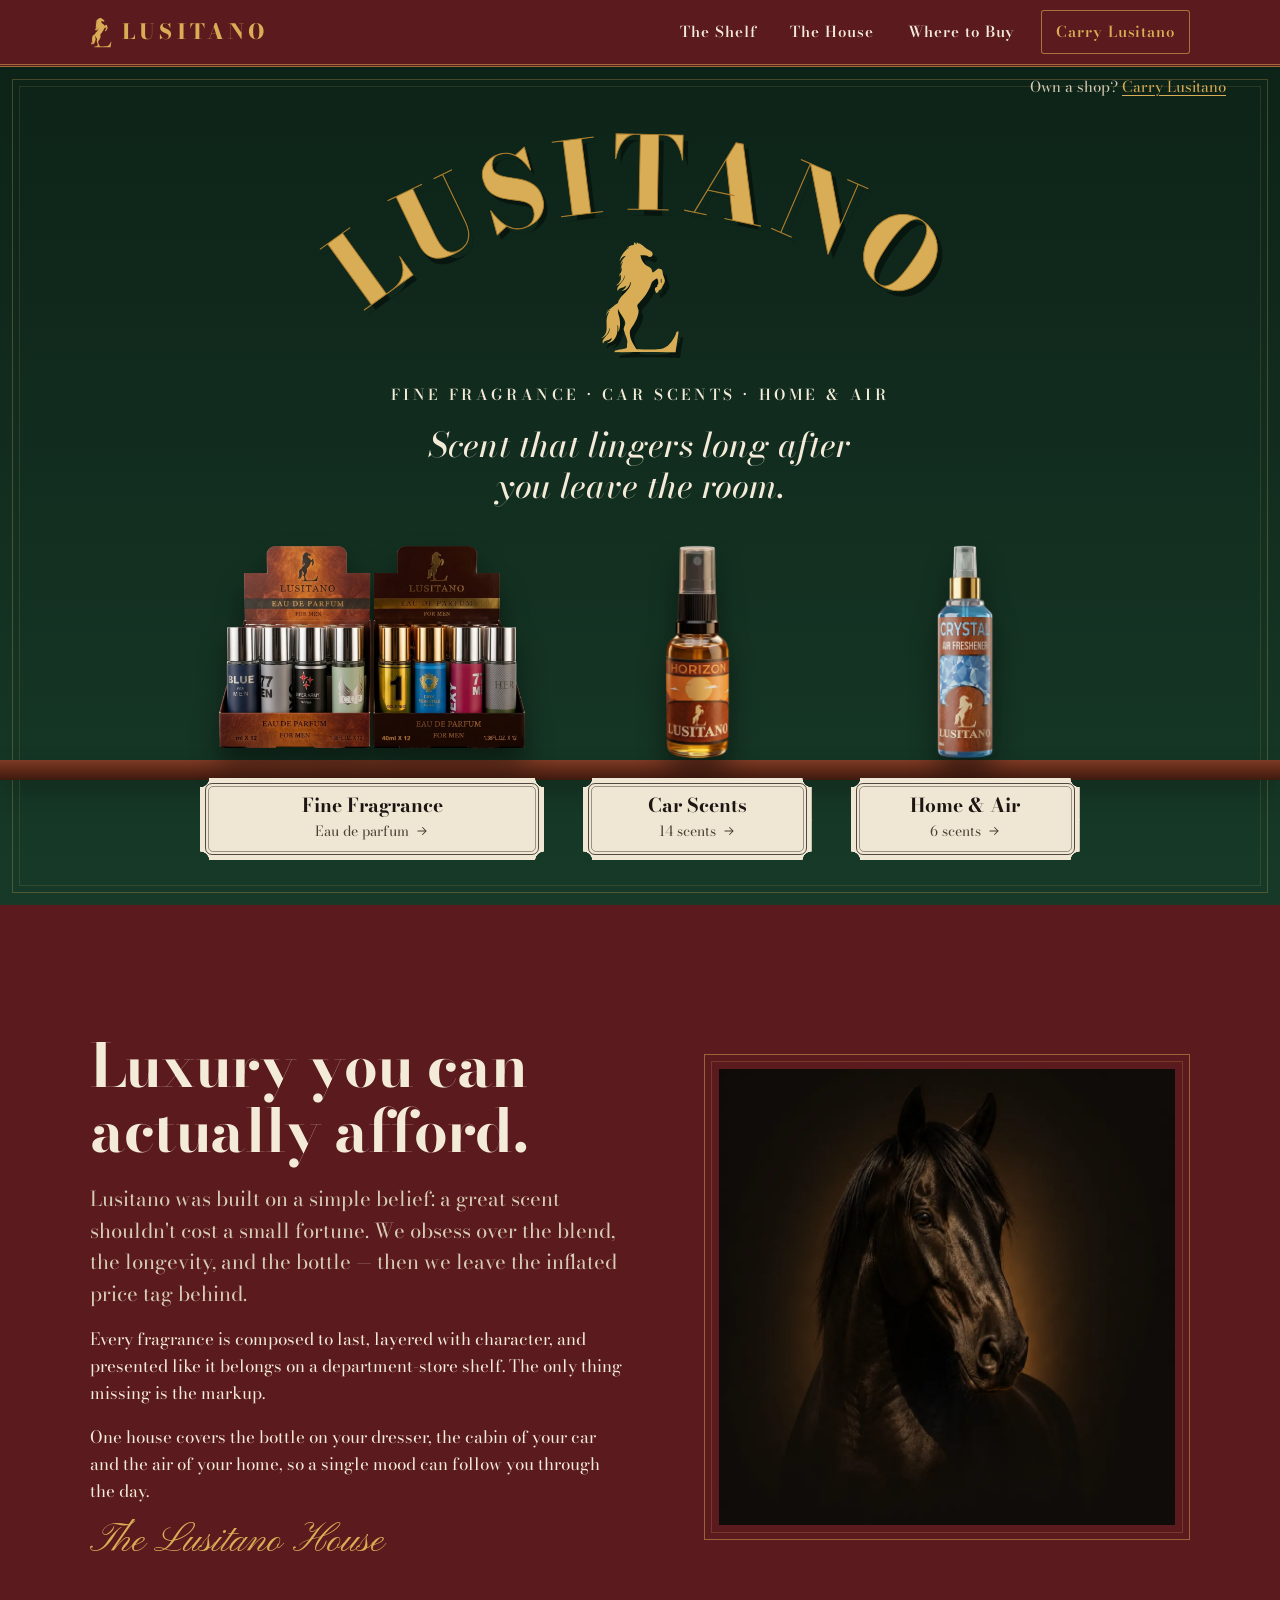
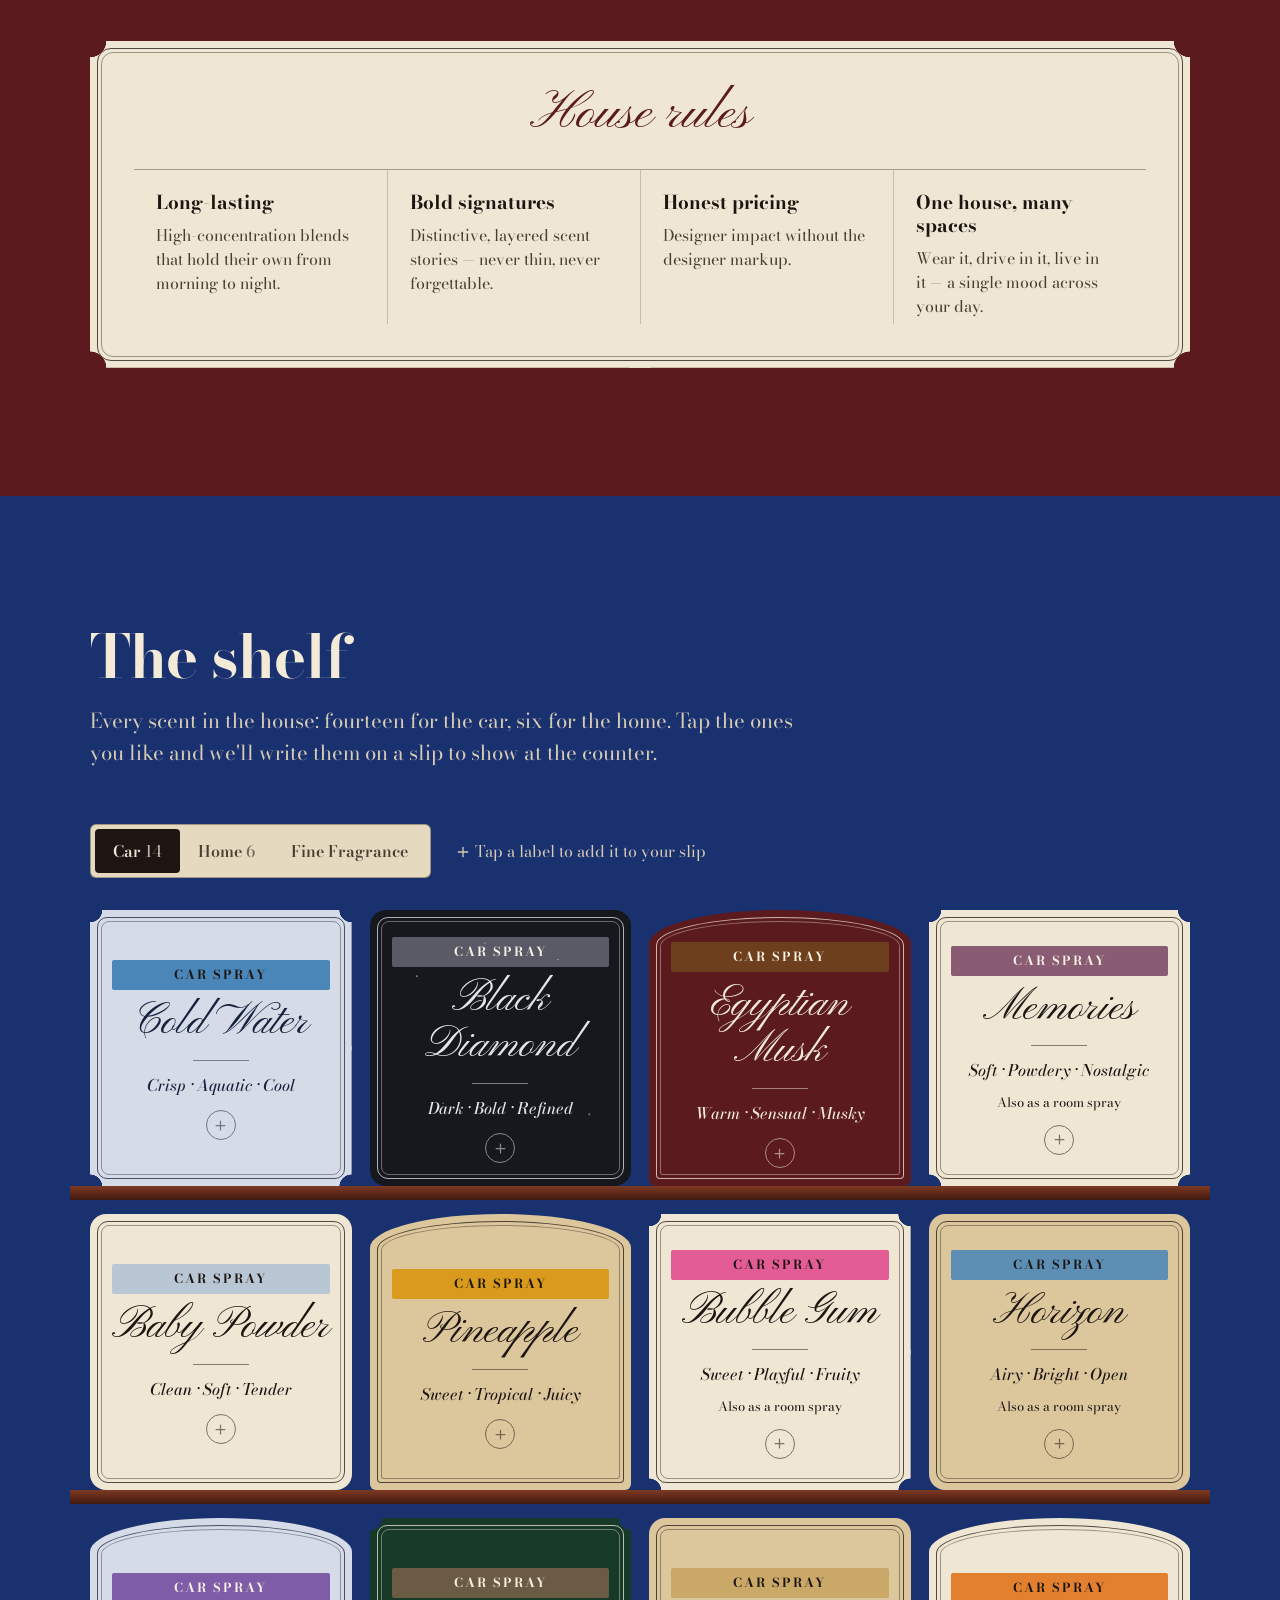
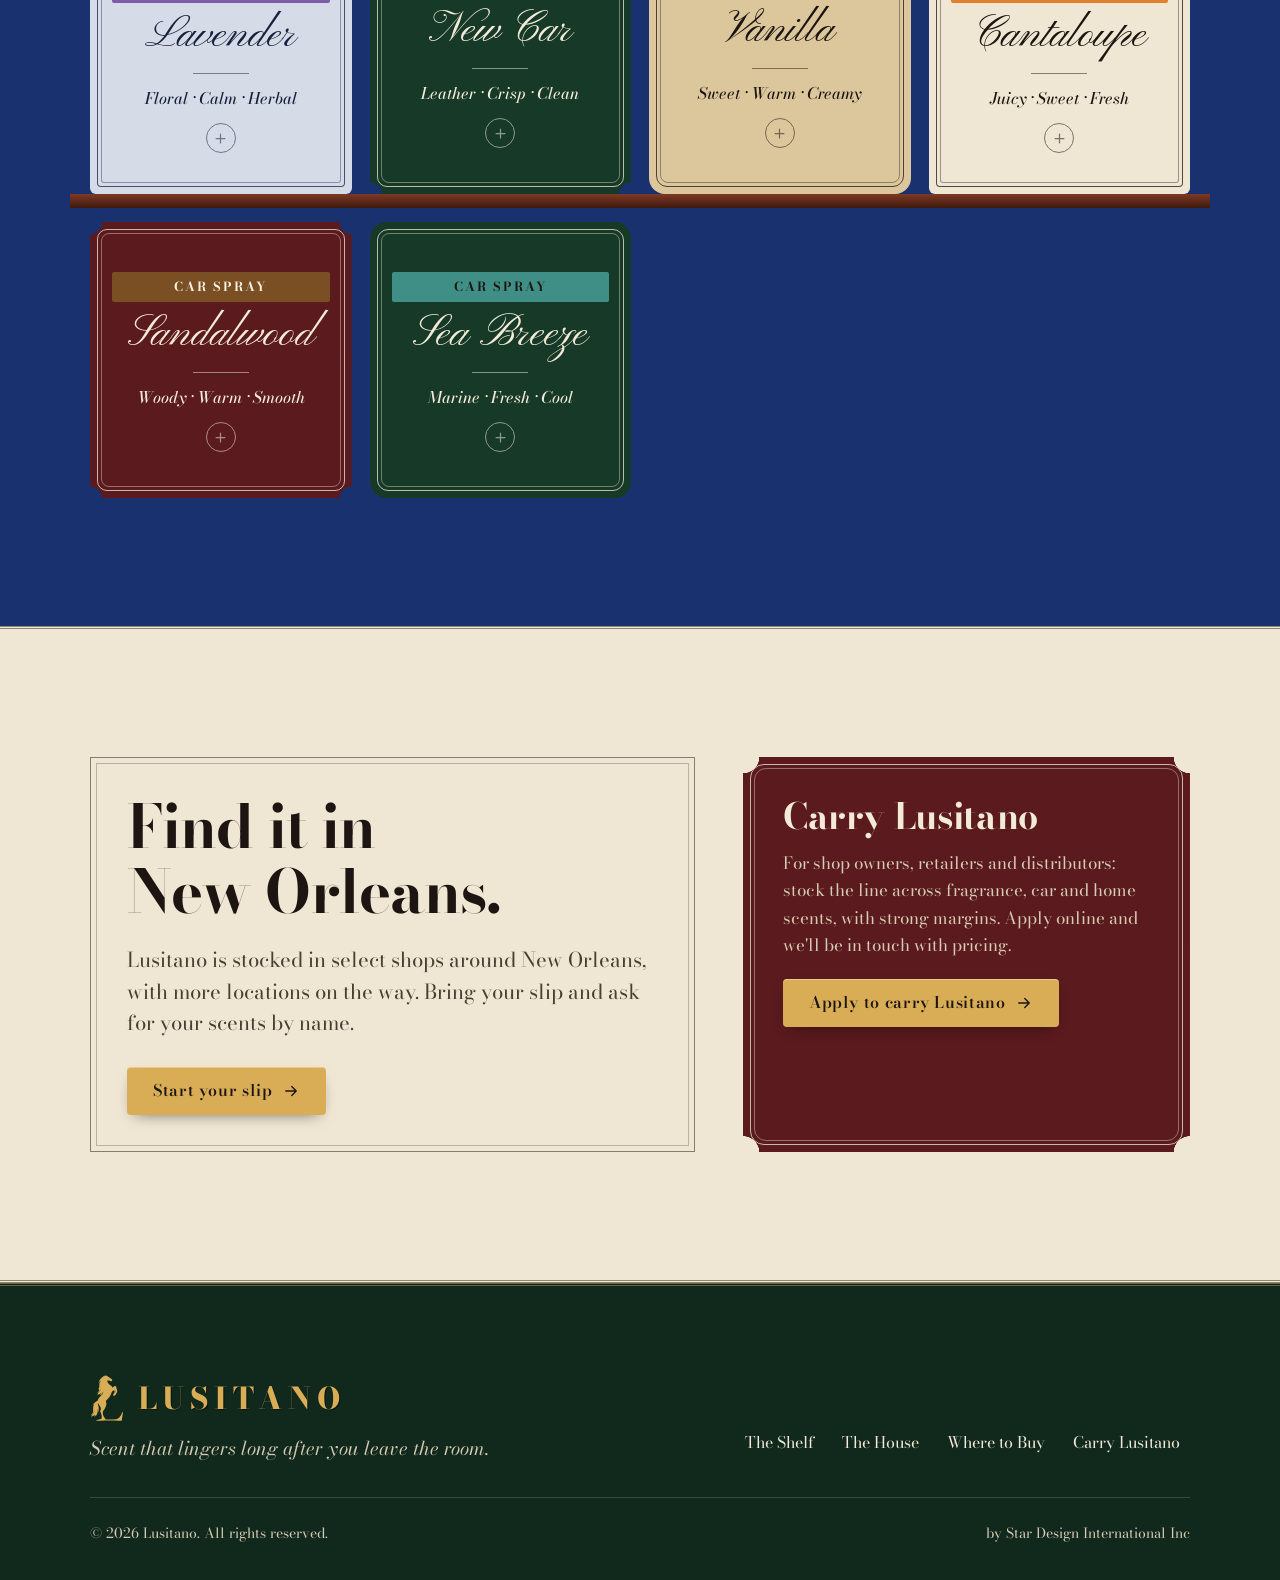
==== commit 7a6024b4: "Apply finish-review fixes: label-stock palette, shelf rails, no kickers Co-Authored-By: Claude Opus " ====
--- a/index.html
+++ b/index.html
@@ -114,7 +114,7 @@
     </div>
 
     <div class="label rules">
-      <h3><span class="script">House Rules</span>Made to last. Made to move.</h3>
+      <h3>House rules</h3>
       <dl>
         <div><dt>Long-lasting</dt><dd>High-concentration blends that hold their own from morning to night.</dd></div>
         <div><dt>Bold signatures</dt><dd>Distinctive, layered scent stories — never thin, never forgettable.</dd></div>
@@ -141,28 +141,28 @@
     </div>
 
     <ul class="labels" id="panel-car" role="tabpanel" aria-labelledby="tab-car">
-        <li><button class="label scent" type="button" aria-pressed="false" data-scent="Cold Water" data-fmt="Car spray" style="--stock:#bfe3f5;--print:#325b7d;--rule-c:#325b7d"><span class="fmt">Car spray</span><span class="nm script">Cold Water</span><span class="rl" aria-hidden="true"></span><span class="md">Crisp · Aquatic · Cool</span><span class="stamp" aria-hidden="true"><svg class="pl" viewBox="0 0 24 24" fill="none" stroke="currentColor" stroke-width="2" stroke-linecap="round"><path d="M12 5v14M5 12h14"/></svg><svg class="ck" viewBox="0 0 24 24" fill="none" stroke="currentColor" stroke-width="2.4" stroke-linecap="round" stroke-linejoin="round"><path d="m5 12.5 4.5 4.5L19 7.5"/></svg></span><span class="sr-only">, add to counter slip</span></button></li>
-        <li><button class="label scent" type="button" aria-pressed="false" data-scent="Black Diamond" data-fmt="Car spray" style="--stock:#17171e;--print:#e4e5ec;--rule-c:#e4e5ec"><span class="diamond-dust" aria-hidden="true"></span><span class="fmt">Car spray</span><span class="nm script">Black Diamond</span><span class="rl" aria-hidden="true"></span><span class="md">Dark · Bold · Refined</span><span class="stamp" aria-hidden="true"><svg class="pl" viewBox="0 0 24 24" fill="none" stroke="currentColor" stroke-width="2" stroke-linecap="round"><path d="M12 5v14M5 12h14"/></svg><svg class="ck" viewBox="0 0 24 24" fill="none" stroke="currentColor" stroke-width="2.4" stroke-linecap="round" stroke-linejoin="round"><path d="m5 12.5 4.5 4.5L19 7.5"/></svg></span><span class="sr-only">, add to counter slip</span></button></li>
-        <li><button class="label scent" type="button" aria-pressed="false" data-scent="Egyptian Musk" data-fmt="Car spray" style="--stock:#d9a36a;--print:#532f15;--rule-c:#532f15"><span class="fmt">Car spray</span><span class="nm script">Egyptian Musk</span><span class="rl" aria-hidden="true"></span><span class="md">Warm · Sensual · Musky</span><span class="stamp" aria-hidden="true"><svg class="pl" viewBox="0 0 24 24" fill="none" stroke="currentColor" stroke-width="2" stroke-linecap="round"><path d="M12 5v14M5 12h14"/></svg><svg class="ck" viewBox="0 0 24 24" fill="none" stroke="currentColor" stroke-width="2.4" stroke-linecap="round" stroke-linejoin="round"><path d="m5 12.5 4.5 4.5L19 7.5"/></svg></span><span class="sr-only">, add to counter slip</span></button></li>
-        <li><button class="label scent" type="button" aria-pressed="false" data-scent="Memories" data-fmt="Car spray" style="--stock:#d9b3c4;--print:#583a4a;--rule-c:#583a4a"><span class="fmt">Car spray</span><span class="nm script">Memories</span><span class="rl" aria-hidden="true"></span><span class="md">Soft · Powdery · Nostalgic</span><span class="also">Also as a room spray</span><span class="stamp" aria-hidden="true"><svg class="pl" viewBox="0 0 24 24" fill="none" stroke="currentColor" stroke-width="2" stroke-linecap="round"><path d="M12 5v14M5 12h14"/></svg><svg class="ck" viewBox="0 0 24 24" fill="none" stroke="currentColor" stroke-width="2.4" stroke-linecap="round" stroke-linejoin="round"><path d="m5 12.5 4.5 4.5L19 7.5"/></svg></span><span class="sr-only">, add to counter slip</span></button></li>
-        <li><button class="label scent" type="button" aria-pressed="false" data-scent="Baby Powder" data-fmt="Car spray" style="--stock:#eef3f7;--print:#585f65;--rule-c:#585f65"><span class="fmt">Car spray</span><span class="nm script">Baby Powder</span><span class="rl" aria-hidden="true"></span><span class="md">Clean · Soft · Tender</span><span class="stamp" aria-hidden="true"><svg class="pl" viewBox="0 0 24 24" fill="none" stroke="currentColor" stroke-width="2" stroke-linecap="round"><path d="M12 5v14M5 12h14"/></svg><svg class="ck" viewBox="0 0 24 24" fill="none" stroke="currentColor" stroke-width="2.4" stroke-linecap="round" stroke-linejoin="round"><path d="m5 12.5 4.5 4.5L19 7.5"/></svg></span><span class="sr-only">, add to counter slip</span></button></li>
-        <li><button class="label scent" type="button" aria-pressed="false" data-scent="Pineapple" data-fmt="Car spray" style="--stock:#f6dd6b;--print:#70500f;--rule-c:#70500f"><span class="fmt">Car spray</span><span class="nm script">Pineapple</span><span class="rl" aria-hidden="true"></span><span class="md">Sweet · Tropical · Juicy</span><span class="stamp" aria-hidden="true"><svg class="pl" viewBox="0 0 24 24" fill="none" stroke="currentColor" stroke-width="2" stroke-linecap="round"><path d="M12 5v14M5 12h14"/></svg><svg class="ck" viewBox="0 0 24 24" fill="none" stroke="currentColor" stroke-width="2.4" stroke-linecap="round" stroke-linejoin="round"><path d="m5 12.5 4.5 4.5L19 7.5"/></svg></span><span class="sr-only">, add to counter slip</span></button></li>
-        <li><button class="label scent" type="button" aria-pressed="false" data-scent="Bubble Gum" data-fmt="Car spray" style="--stock:#f7a9c9;--print:#6c2c47;--rule-c:#6c2c47"><span class="fmt">Car spray</span><span class="nm script">Bubble Gum</span><span class="rl" aria-hidden="true"></span><span class="md">Sweet · Playful · Fruity</span><span class="also">Also as a room spray</span><span class="stamp" aria-hidden="true"><svg class="pl" viewBox="0 0 24 24" fill="none" stroke="currentColor" stroke-width="2" stroke-linecap="round"><path d="M12 5v14M5 12h14"/></svg><svg class="ck" viewBox="0 0 24 24" fill="none" stroke="currentColor" stroke-width="2.4" stroke-linecap="round" stroke-linejoin="round"><path d="m5 12.5 4.5 4.5L19 7.5"/></svg></span><span class="sr-only">, add to counter slip</span></button></li>
-        <li><button class="label scent" type="button" aria-pressed="false" data-scent="Horizon" data-fmt="Car spray" style="--stock:#f2c79a;--print:#345065;--rule-c:#345065"><span class="fmt">Car spray</span><span class="nm script">Horizon</span><span class="rl" aria-hidden="true"></span><span class="md">Airy · Bright · Open</span><span class="also">Also as a room spray</span><span class="stamp" aria-hidden="true"><svg class="pl" viewBox="0 0 24 24" fill="none" stroke="currentColor" stroke-width="2" stroke-linecap="round"><path d="M12 5v14M5 12h14"/></svg><svg class="ck" viewBox="0 0 24 24" fill="none" stroke="currentColor" stroke-width="2.4" stroke-linecap="round" stroke-linejoin="round"><path d="m5 12.5 4.5 4.5L19 7.5"/></svg></span><span class="sr-only">, add to counter slip</span></button></li>
-        <li><button class="label scent" type="button" aria-pressed="false" data-scent="Lavender" data-fmt="Car spray" style="--stock:#c9b3e0;--print:#4b3764;--rule-c:#4b3764"><span class="fmt">Car spray</span><span class="nm script">Lavender</span><span class="rl" aria-hidden="true"></span><span class="md">Floral · Calm · Herbal</span><span class="stamp" aria-hidden="true"><svg class="pl" viewBox="0 0 24 24" fill="none" stroke="currentColor" stroke-width="2" stroke-linecap="round"><path d="M12 5v14M5 12h14"/></svg><svg class="ck" viewBox="0 0 24 24" fill="none" stroke="currentColor" stroke-width="2.4" stroke-linecap="round" stroke-linejoin="round"><path d="m5 12.5 4.5 4.5L19 7.5"/></svg></span><span class="sr-only">, add to counter slip</span></button></li>
-        <li><button class="label scent" type="button" aria-pressed="false" data-scent="New Car" data-fmt="Car spray" style="--stock:#c9b79a;--print:#483d2e;--rule-c:#483d2e"><span class="fmt">Car spray</span><span class="nm script">New Car</span><span class="rl" aria-hidden="true"></span><span class="md">Leather · Crisp · Clean</span><span class="stamp" aria-hidden="true"><svg class="pl" viewBox="0 0 24 24" fill="none" stroke="currentColor" stroke-width="2" stroke-linecap="round"><path d="M12 5v14M5 12h14"/></svg><svg class="ck" viewBox="0 0 24 24" fill="none" stroke="currentColor" stroke-width="2.4" stroke-linecap="round" stroke-linejoin="round"><path d="m5 12.5 4.5 4.5L19 7.5"/></svg></span><span class="sr-only">, add to counter slip</span></button></li>
-        <li><button class="label scent" type="button" aria-pressed="false" data-scent="Vanilla" data-fmt="Car spray" style="--stock:#f4e6c4;--print:#685736;--rule-c:#685736"><span class="fmt">Car spray</span><span class="nm script">Vanilla</span><span class="rl" aria-hidden="true"></span><span class="md">Sweet · Warm · Creamy</span><span class="stamp" aria-hidden="true"><svg class="pl" viewBox="0 0 24 24" fill="none" stroke="currentColor" stroke-width="2" stroke-linecap="round"><path d="M12 5v14M5 12h14"/></svg><svg class="ck" viewBox="0 0 24 24" fill="none" stroke="currentColor" stroke-width="2.4" stroke-linecap="round" stroke-linejoin="round"><path d="m5 12.5 4.5 4.5L19 7.5"/></svg></span><span class="sr-only">, add to counter slip</span></button></li>
-        <li><button class="label scent" type="button" aria-pressed="false" data-scent="Cantaloupe" data-fmt="Car spray" style="--stock:#f6c08a;--print:#6c3d16;--rule-c:#6c3d16"><span class="fmt">Car spray</span><span class="nm script">Cantaloupe</span><span class="rl" aria-hidden="true"></span><span class="md">Juicy · Sweet · Fresh</span><span class="stamp" aria-hidden="true"><svg class="pl" viewBox="0 0 24 24" fill="none" stroke="currentColor" stroke-width="2" stroke-linecap="round"><path d="M12 5v14M5 12h14"/></svg><svg class="ck" viewBox="0 0 24 24" fill="none" stroke="currentColor" stroke-width="2.4" stroke-linecap="round" stroke-linejoin="round"><path d="m5 12.5 4.5 4.5L19 7.5"/></svg></span><span class="sr-only">, add to counter slip</span></button></li>
-        <li><button class="label scent" type="button" aria-pressed="false" data-scent="Sandalwood" data-fmt="Car spray" style="--stock:#c79a64;--print:#3f2912;--rule-c:#3f2912"><span class="fmt">Car spray</span><span class="nm script">Sandalwood</span><span class="rl" aria-hidden="true"></span><span class="md">Woody · Warm · Smooth</span><span class="stamp" aria-hidden="true"><svg class="pl" viewBox="0 0 24 24" fill="none" stroke="currentColor" stroke-width="2" stroke-linecap="round"><path d="M12 5v14M5 12h14"/></svg><svg class="ck" viewBox="0 0 24 24" fill="none" stroke="currentColor" stroke-width="2.4" stroke-linecap="round" stroke-linejoin="round"><path d="m5 12.5 4.5 4.5L19 7.5"/></svg></span><span class="sr-only">, add to counter slip</span></button></li>
-        <li><button class="label scent" type="button" aria-pressed="false" data-scent="Sea Breeze" data-fmt="Car spray" style="--stock:#aee0d2;--print:#285b55;--rule-c:#285b55"><span class="fmt">Car spray</span><span class="nm script">Sea Breeze</span><span class="rl" aria-hidden="true"></span><span class="md">Marine · Fresh · Cool</span><span class="stamp" aria-hidden="true"><svg class="pl" viewBox="0 0 24 24" fill="none" stroke="currentColor" stroke-width="2" stroke-linecap="round"><path d="M12 5v14M5 12h14"/></svg><svg class="ck" viewBox="0 0 24 24" fill="none" stroke="currentColor" stroke-width="2.4" stroke-linecap="round" stroke-linejoin="round"><path d="m5 12.5 4.5 4.5L19 7.5"/></svg></span><span class="sr-only">, add to counter slip</span></button></li>
+        <li><button class="label scent" type="button" aria-pressed="false" data-scent="Cold Water" data-fmt="Car spray" style="--stock:#d6dce7;--print:#16213d;--rule-c:#16213d;--band:#4a86b8;--band-ink:#1c1511"><span class="fmt">Car spray</span><span class="nm script">Cold Water</span><span class="rl" aria-hidden="true"></span><span class="md">Crisp · Aquatic · Cool</span><span class="stamp" aria-hidden="true"><svg class="pl" viewBox="0 0 24 24" fill="none" stroke="currentColor" stroke-width="2" stroke-linecap="round"><path d="M12 5v14M5 12h14"/></svg><svg class="ck" viewBox="0 0 24 24" fill="none" stroke="currentColor" stroke-width="2.4" stroke-linecap="round" stroke-linejoin="round"><path d="m5 12.5 4.5 4.5L19 7.5"/></svg></span><span class="sr-only">, add to counter slip</span></button></li>
+        <li><button class="label scent" type="button" aria-pressed="false" data-scent="Black Diamond" data-fmt="Car spray" style="--stock:#17171e;--print:#e4e5ec;--rule-c:#e4e5ec;--band:#5a5a66;--band-ink:#f7f1e3"><span class="diamond-dust" aria-hidden="true"></span><span class="fmt">Car spray</span><span class="nm script">Black Diamond</span><span class="rl" aria-hidden="true"></span><span class="md">Dark · Bold · Refined</span><span class="stamp" aria-hidden="true"><svg class="pl" viewBox="0 0 24 24" fill="none" stroke="currentColor" stroke-width="2" stroke-linecap="round"><path d="M12 5v14M5 12h14"/></svg><svg class="ck" viewBox="0 0 24 24" fill="none" stroke="currentColor" stroke-width="2.4" stroke-linecap="round" stroke-linejoin="round"><path d="m5 12.5 4.5 4.5L19 7.5"/></svg></span><span class="sr-only">, add to counter slip</span></button></li>
+        <li><button class="label scent" type="button" aria-pressed="false" data-scent="Egyptian Musk" data-fmt="Car spray" style="--stock:#5a1a1e;--print:#f3ead8;--rule-c:#f3ead8;--band:#6e3f1c;--band-ink:#f7f1e3"><span class="fmt">Car spray</span><span class="nm script">Egyptian Musk</span><span class="rl" aria-hidden="true"></span><span class="md">Warm · Sensual · Musky</span><span class="stamp" aria-hidden="true"><svg class="pl" viewBox="0 0 24 24" fill="none" stroke="currentColor" stroke-width="2" stroke-linecap="round"><path d="M12 5v14M5 12h14"/></svg><svg class="ck" viewBox="0 0 24 24" fill="none" stroke="currentColor" stroke-width="2.4" stroke-linecap="round" stroke-linejoin="round"><path d="m5 12.5 4.5 4.5L19 7.5"/></svg></span><span class="sr-only">, add to counter slip</span></button></li>
+        <li><button class="label scent" type="button" aria-pressed="false" data-scent="Memories" data-fmt="Car spray" style="--stock:#efe6d3;--print:#1c1511;--rule-c:#1c1511;--band:#8a5c74;--band-ink:#f7f1e3"><span class="fmt">Car spray</span><span class="nm script">Memories</span><span class="rl" aria-hidden="true"></span><span class="md">Soft · Powdery · Nostalgic</span><span class="also">Also as a room spray</span><span class="stamp" aria-hidden="true"><svg class="pl" viewBox="0 0 24 24" fill="none" stroke="currentColor" stroke-width="2" stroke-linecap="round"><path d="M12 5v14M5 12h14"/></svg><svg class="ck" viewBox="0 0 24 24" fill="none" stroke="currentColor" stroke-width="2.4" stroke-linecap="round" stroke-linejoin="round"><path d="m5 12.5 4.5 4.5L19 7.5"/></svg></span><span class="sr-only">, add to counter slip</span></button></li>
+        <li><button class="label scent" type="button" aria-pressed="false" data-scent="Baby Powder" data-fmt="Car spray" style="--stock:#efe6d3;--print:#1c1511;--rule-c:#1c1511;--band:#b9c6d4;--band-ink:#1c1511"><span class="fmt">Car spray</span><span class="nm script">Baby Powder</span><span class="rl" aria-hidden="true"></span><span class="md">Clean · Soft · Tender</span><span class="stamp" aria-hidden="true"><svg class="pl" viewBox="0 0 24 24" fill="none" stroke="currentColor" stroke-width="2" stroke-linecap="round"><path d="M12 5v14M5 12h14"/></svg><svg class="ck" viewBox="0 0 24 24" fill="none" stroke="currentColor" stroke-width="2.4" stroke-linecap="round" stroke-linejoin="round"><path d="m5 12.5 4.5 4.5L19 7.5"/></svg></span><span class="sr-only">, add to counter slip</span></button></li>
+        <li><button class="label scent" type="button" aria-pressed="false" data-scent="Pineapple" data-fmt="Car spray" style="--stock:#dcc79d;--print:#1c1511;--rule-c:#1c1511;--band:#d99a1e;--band-ink:#1c1511"><span class="fmt">Car spray</span><span class="nm script">Pineapple</span><span class="rl" aria-hidden="true"></span><span class="md">Sweet · Tropical · Juicy</span><span class="stamp" aria-hidden="true"><svg class="pl" viewBox="0 0 24 24" fill="none" stroke="currentColor" stroke-width="2" stroke-linecap="round"><path d="M12 5v14M5 12h14"/></svg><svg class="ck" viewBox="0 0 24 24" fill="none" stroke="currentColor" stroke-width="2.4" stroke-linecap="round" stroke-linejoin="round"><path d="m5 12.5 4.5 4.5L19 7.5"/></svg></span><span class="sr-only">, add to counter slip</span></button></li>
+        <li><button class="label scent" type="button" aria-pressed="false" data-scent="Bubble Gum" data-fmt="Car spray" style="--stock:#efe6d3;--print:#1c1511;--rule-c:#1c1511;--band:#e35c95;--band-ink:#1c1511"><span class="fmt">Car spray</span><span class="nm script">Bubble Gum</span><span class="rl" aria-hidden="true"></span><span class="md">Sweet · Playful · Fruity</span><span class="also">Also as a room spray</span><span class="stamp" aria-hidden="true"><svg class="pl" viewBox="0 0 24 24" fill="none" stroke="currentColor" stroke-width="2" stroke-linecap="round"><path d="M12 5v14M5 12h14"/></svg><svg class="ck" viewBox="0 0 24 24" fill="none" stroke="currentColor" stroke-width="2.4" stroke-linecap="round" stroke-linejoin="round"><path d="m5 12.5 4.5 4.5L19 7.5"/></svg></span><span class="sr-only">, add to counter slip</span></button></li>
+        <li><button class="label scent" type="button" aria-pressed="false" data-scent="Horizon" data-fmt="Car spray" style="--stock:#dcc79d;--print:#1c1511;--rule-c:#1c1511;--band:#5d8fb5;--band-ink:#1c1511"><span class="fmt">Car spray</span><span class="nm script">Horizon</span><span class="rl" aria-hidden="true"></span><span class="md">Airy · Bright · Open</span><span class="also">Also as a room spray</span><span class="stamp" aria-hidden="true"><svg class="pl" viewBox="0 0 24 24" fill="none" stroke="currentColor" stroke-width="2" stroke-linecap="round"><path d="M12 5v14M5 12h14"/></svg><svg class="ck" viewBox="0 0 24 24" fill="none" stroke="currentColor" stroke-width="2.4" stroke-linecap="round" stroke-linejoin="round"><path d="m5 12.5 4.5 4.5L19 7.5"/></svg></span><span class="sr-only">, add to counter slip</span></button></li>
+        <li><button class="label scent" type="button" aria-pressed="false" data-scent="Lavender" data-fmt="Car spray" style="--stock:#d6dce7;--print:#16213d;--rule-c:#16213d;--band:#7e5ca8;--band-ink:#f7f1e3"><span class="fmt">Car spray</span><span class="nm script">Lavender</span><span class="rl" aria-hidden="true"></span><span class="md">Floral · Calm · Herbal</span><span class="stamp" aria-hidden="true"><svg class="pl" viewBox="0 0 24 24" fill="none" stroke="currentColor" stroke-width="2" stroke-linecap="round"><path d="M12 5v14M5 12h14"/></svg><svg class="ck" viewBox="0 0 24 24" fill="none" stroke="currentColor" stroke-width="2.4" stroke-linecap="round" stroke-linejoin="round"><path d="m5 12.5 4.5 4.5L19 7.5"/></svg></span><span class="sr-only">, add to counter slip</span></button></li>
+        <li><button class="label scent" type="button" aria-pressed="false" data-scent="New Car" data-fmt="Car spray" style="--stock:#173a28;--print:#f3ead8;--rule-c:#f3ead8;--band:#6b5a44;--band-ink:#f7f1e3"><span class="fmt">Car spray</span><span class="nm script">New Car</span><span class="rl" aria-hidden="true"></span><span class="md">Leather · Crisp · Clean</span><span class="stamp" aria-hidden="true"><svg class="pl" viewBox="0 0 24 24" fill="none" stroke="currentColor" stroke-width="2" stroke-linecap="round"><path d="M12 5v14M5 12h14"/></svg><svg class="ck" viewBox="0 0 24 24" fill="none" stroke="currentColor" stroke-width="2.4" stroke-linecap="round" stroke-linejoin="round"><path d="m5 12.5 4.5 4.5L19 7.5"/></svg></span><span class="sr-only">, add to counter slip</span></button></li>
+        <li><button class="label scent" type="button" aria-pressed="false" data-scent="Vanilla" data-fmt="Car spray" style="--stock:#dcc79d;--print:#1c1511;--rule-c:#1c1511;--band:#c9a868;--band-ink:#1c1511"><span class="fmt">Car spray</span><span class="nm script">Vanilla</span><span class="rl" aria-hidden="true"></span><span class="md">Sweet · Warm · Creamy</span><span class="stamp" aria-hidden="true"><svg class="pl" viewBox="0 0 24 24" fill="none" stroke="currentColor" stroke-width="2" stroke-linecap="round"><path d="M12 5v14M5 12h14"/></svg><svg class="ck" viewBox="0 0 24 24" fill="none" stroke="currentColor" stroke-width="2.4" stroke-linecap="round" stroke-linejoin="round"><path d="m5 12.5 4.5 4.5L19 7.5"/></svg></span><span class="sr-only">, add to counter slip</span></button></li>
+        <li><button class="label scent" type="button" aria-pressed="false" data-scent="Cantaloupe" data-fmt="Car spray" style="--stock:#efe6d3;--print:#1c1511;--rule-c:#1c1511;--band:#e2802f;--band-ink:#1c1511"><span class="fmt">Car spray</span><span class="nm script">Cantaloupe</span><span class="rl" aria-hidden="true"></span><span class="md">Juicy · Sweet · Fresh</span><span class="stamp" aria-hidden="true"><svg class="pl" viewBox="0 0 24 24" fill="none" stroke="currentColor" stroke-width="2" stroke-linecap="round"><path d="M12 5v14M5 12h14"/></svg><svg class="ck" viewBox="0 0 24 24" fill="none" stroke="currentColor" stroke-width="2.4" stroke-linecap="round" stroke-linejoin="round"><path d="m5 12.5 4.5 4.5L19 7.5"/></svg></span><span class="sr-only">, add to counter slip</span></button></li>
+        <li><button class="label scent" type="button" aria-pressed="false" data-scent="Sandalwood" data-fmt="Car spray" style="--stock:#5a1a1e;--print:#f3ead8;--rule-c:#f3ead8;--band:#7a4f24;--band-ink:#f7f1e3"><span class="fmt">Car spray</span><span class="nm script">Sandalwood</span><span class="rl" aria-hidden="true"></span><span class="md">Woody · Warm · Smooth</span><span class="stamp" aria-hidden="true"><svg class="pl" viewBox="0 0 24 24" fill="none" stroke="currentColor" stroke-width="2" stroke-linecap="round"><path d="M12 5v14M5 12h14"/></svg><svg class="ck" viewBox="0 0 24 24" fill="none" stroke="currentColor" stroke-width="2.4" stroke-linecap="round" stroke-linejoin="round"><path d="m5 12.5 4.5 4.5L19 7.5"/></svg></span><span class="sr-only">, add to counter slip</span></button></li>
+        <li><button class="label scent" type="button" aria-pressed="false" data-scent="Sea Breeze" data-fmt="Car spray" style="--stock:#173a28;--print:#f3ead8;--rule-c:#f3ead8;--band:#3f8f86;--band-ink:#1c1511"><span class="fmt">Car spray</span><span class="nm script">Sea Breeze</span><span class="rl" aria-hidden="true"></span><span class="md">Marine · Fresh · Cool</span><span class="stamp" aria-hidden="true"><svg class="pl" viewBox="0 0 24 24" fill="none" stroke="currentColor" stroke-width="2" stroke-linecap="round"><path d="M12 5v14M5 12h14"/></svg><svg class="ck" viewBox="0 0 24 24" fill="none" stroke="currentColor" stroke-width="2.4" stroke-linecap="round" stroke-linejoin="round"><path d="m5 12.5 4.5 4.5L19 7.5"/></svg></span><span class="sr-only">, add to counter slip</span></button></li>
     </ul>
     <ul class="labels" id="panel-home" role="tabpanel" aria-labelledby="tab-home" hidden>
-        <li><button class="label scent" type="button" aria-pressed="false" data-scent="Mango" data-fmt="Room spray" style="--stock:#f7cf6a;--print:#6f4214;--rule-c:#6f4214"><span class="fmt">Room spray</span><span class="nm script">Mango</span><span class="rl" aria-hidden="true"></span><span class="md">Tropical · Sweet · Juicy</span><span class="stamp" aria-hidden="true"><svg class="pl" viewBox="0 0 24 24" fill="none" stroke="currentColor" stroke-width="2" stroke-linecap="round"><path d="M12 5v14M5 12h14"/></svg><svg class="ck" viewBox="0 0 24 24" fill="none" stroke="currentColor" stroke-width="2.4" stroke-linecap="round" stroke-linejoin="round"><path d="m5 12.5 4.5 4.5L19 7.5"/></svg></span><span class="sr-only">, add to counter slip</span></button></li>
-        <li><button class="label scent" type="button" aria-pressed="false" data-scent="Ocean" data-fmt="Room spray" style="--stock:#8fc0e0;--print:#194260;--rule-c:#194260"><span class="fmt">Room spray</span><span class="nm script">Ocean</span><span class="rl" aria-hidden="true"></span><span class="md">Marine · Cool · Clean</span><span class="stamp" aria-hidden="true"><svg class="pl" viewBox="0 0 24 24" fill="none" stroke="currentColor" stroke-width="2" stroke-linecap="round"><path d="M12 5v14M5 12h14"/></svg><svg class="ck" viewBox="0 0 24 24" fill="none" stroke="currentColor" stroke-width="2.4" stroke-linecap="round" stroke-linejoin="round"><path d="m5 12.5 4.5 4.5L19 7.5"/></svg></span><span class="sr-only">, add to counter slip</span></button></li>
-        <li><button class="label scent" type="button" aria-pressed="false" data-scent="Horizon" data-fmt="Room spray" style="--stock:#f2c79a;--print:#345065;--rule-c:#345065"><span class="fmt">Room spray</span><span class="nm script">Horizon</span><span class="rl" aria-hidden="true"></span><span class="md">Airy · Bright · Open</span><span class="also">Also as a car spray</span><span class="stamp" aria-hidden="true"><svg class="pl" viewBox="0 0 24 24" fill="none" stroke="currentColor" stroke-width="2" stroke-linecap="round"><path d="M12 5v14M5 12h14"/></svg><svg class="ck" viewBox="0 0 24 24" fill="none" stroke="currentColor" stroke-width="2.4" stroke-linecap="round" stroke-linejoin="round"><path d="m5 12.5 4.5 4.5L19 7.5"/></svg></span><span class="sr-only">, add to counter slip</span></button></li>
-        <li><button class="label scent" type="button" aria-pressed="false" data-scent="Bubble Gum" data-fmt="Room spray" style="--stock:#f7a9c9;--print:#6c2c47;--rule-c:#6c2c47"><span class="fmt">Room spray</span><span class="nm script">Bubble Gum</span><span class="rl" aria-hidden="true"></span><span class="md">Sweet · Playful · Fruity</span><span class="also">Also as a car spray</span><span class="stamp" aria-hidden="true"><svg class="pl" viewBox="0 0 24 24" fill="none" stroke="currentColor" stroke-width="2" stroke-linecap="round"><path d="M12 5v14M5 12h14"/></svg><svg class="ck" viewBox="0 0 24 24" fill="none" stroke="currentColor" stroke-width="2.4" stroke-linecap="round" stroke-linejoin="round"><path d="m5 12.5 4.5 4.5L19 7.5"/></svg></span><span class="sr-only">, add to counter slip</span></button></li>
-        <li><button class="label scent" type="button" aria-pressed="false" data-scent="Memories" data-fmt="Room spray" style="--stock:#d9b3c4;--print:#583a4a;--rule-c:#583a4a"><span class="fmt">Room spray</span><span class="nm script">Memories</span><span class="rl" aria-hidden="true"></span><span class="md">Soft · Powdery · Nostalgic</span><span class="also">Also as a car spray</span><span class="stamp" aria-hidden="true"><svg class="pl" viewBox="0 0 24 24" fill="none" stroke="currentColor" stroke-width="2" stroke-linecap="round"><path d="M12 5v14M5 12h14"/></svg><svg class="ck" viewBox="0 0 24 24" fill="none" stroke="currentColor" stroke-width="2.4" stroke-linecap="round" stroke-linejoin="round"><path d="m5 12.5 4.5 4.5L19 7.5"/></svg></span><span class="sr-only">, add to counter slip</span></button></li>
-        <li><button class="label scent" type="button" aria-pressed="false" data-scent="Crystal" data-fmt="Room spray" style="--stock:#eaf4fb;--print:#526572;--rule-c:#526572"><span class="fmt">Room spray</span><span class="nm script">Crystal</span><span class="rl" aria-hidden="true"></span><span class="md">Clean · Crisp · Pure</span><span class="stamp" aria-hidden="true"><svg class="pl" viewBox="0 0 24 24" fill="none" stroke="currentColor" stroke-width="2" stroke-linecap="round"><path d="M12 5v14M5 12h14"/></svg><svg class="ck" viewBox="0 0 24 24" fill="none" stroke="currentColor" stroke-width="2.4" stroke-linecap="round" stroke-linejoin="round"><path d="m5 12.5 4.5 4.5L19 7.5"/></svg></span><span class="sr-only">, add to counter slip</span></button></li>
+        <li><button class="label scent" type="button" aria-pressed="false" data-scent="Mango" data-fmt="Room spray" style="--stock:#dcc79d;--print:#1c1511;--rule-c:#1c1511;--band:#e88b2a;--band-ink:#1c1511"><span class="fmt">Room spray</span><span class="nm script">Mango</span><span class="rl" aria-hidden="true"></span><span class="md">Tropical · Sweet · Juicy</span><span class="stamp" aria-hidden="true"><svg class="pl" viewBox="0 0 24 24" fill="none" stroke="currentColor" stroke-width="2" stroke-linecap="round"><path d="M12 5v14M5 12h14"/></svg><svg class="ck" viewBox="0 0 24 24" fill="none" stroke="currentColor" stroke-width="2.4" stroke-linecap="round" stroke-linejoin="round"><path d="m5 12.5 4.5 4.5L19 7.5"/></svg></span><span class="sr-only">, add to counter slip</span></button></li>
+        <li><button class="label scent" type="button" aria-pressed="false" data-scent="Ocean" data-fmt="Room spray" style="--stock:#d6dce7;--print:#16213d;--rule-c:#16213d;--band:#245d86;--band-ink:#f7f1e3"><span class="fmt">Room spray</span><span class="nm script">Ocean</span><span class="rl" aria-hidden="true"></span><span class="md">Marine · Cool · Clean</span><span class="stamp" aria-hidden="true"><svg class="pl" viewBox="0 0 24 24" fill="none" stroke="currentColor" stroke-width="2" stroke-linecap="round"><path d="M12 5v14M5 12h14"/></svg><svg class="ck" viewBox="0 0 24 24" fill="none" stroke="currentColor" stroke-width="2.4" stroke-linecap="round" stroke-linejoin="round"><path d="m5 12.5 4.5 4.5L19 7.5"/></svg></span><span class="sr-only">, add to counter slip</span></button></li>
+        <li><button class="label scent" type="button" aria-pressed="false" data-scent="Horizon" data-fmt="Room spray" style="--stock:#dcc79d;--print:#1c1511;--rule-c:#1c1511;--band:#5d8fb5;--band-ink:#1c1511"><span class="fmt">Room spray</span><span class="nm script">Horizon</span><span class="rl" aria-hidden="true"></span><span class="md">Airy · Bright · Open</span><span class="also">Also as a car spray</span><span class="stamp" aria-hidden="true"><svg class="pl" viewBox="0 0 24 24" fill="none" stroke="currentColor" stroke-width="2" stroke-linecap="round"><path d="M12 5v14M5 12h14"/></svg><svg class="ck" viewBox="0 0 24 24" fill="none" stroke="currentColor" stroke-width="2.4" stroke-linecap="round" stroke-linejoin="round"><path d="m5 12.5 4.5 4.5L19 7.5"/></svg></span><span class="sr-only">, add to counter slip</span></button></li>
+        <li><button class="label scent" type="button" aria-pressed="false" data-scent="Bubble Gum" data-fmt="Room spray" style="--stock:#efe6d3;--print:#1c1511;--rule-c:#1c1511;--band:#e35c95;--band-ink:#1c1511"><span class="fmt">Room spray</span><span class="nm script">Bubble Gum</span><span class="rl" aria-hidden="true"></span><span class="md">Sweet · Playful · Fruity</span><span class="also">Also as a car spray</span><span class="stamp" aria-hidden="true"><svg class="pl" viewBox="0 0 24 24" fill="none" stroke="currentColor" stroke-width="2" stroke-linecap="round"><path d="M12 5v14M5 12h14"/></svg><svg class="ck" viewBox="0 0 24 24" fill="none" stroke="currentColor" stroke-width="2.4" stroke-linecap="round" stroke-linejoin="round"><path d="m5 12.5 4.5 4.5L19 7.5"/></svg></span><span class="sr-only">, add to counter slip</span></button></li>
+        <li><button class="label scent" type="button" aria-pressed="false" data-scent="Memories" data-fmt="Room spray" style="--stock:#efe6d3;--print:#1c1511;--rule-c:#1c1511;--band:#8a5c74;--band-ink:#f7f1e3"><span class="fmt">Room spray</span><span class="nm script">Memories</span><span class="rl" aria-hidden="true"></span><span class="md">Soft · Powdery · Nostalgic</span><span class="also">Also as a car spray</span><span class="stamp" aria-hidden="true"><svg class="pl" viewBox="0 0 24 24" fill="none" stroke="currentColor" stroke-width="2" stroke-linecap="round"><path d="M12 5v14M5 12h14"/></svg><svg class="ck" viewBox="0 0 24 24" fill="none" stroke="currentColor" stroke-width="2.4" stroke-linecap="round" stroke-linejoin="round"><path d="m5 12.5 4.5 4.5L19 7.5"/></svg></span><span class="sr-only">, add to counter slip</span></button></li>
+        <li><button class="label scent" type="button" aria-pressed="false" data-scent="Crystal" data-fmt="Room spray" style="--stock:#d6dce7;--print:#16213d;--rule-c:#16213d;--band:#9fc4dd;--band-ink:#1c1511"><span class="fmt">Room spray</span><span class="nm script">Crystal</span><span class="rl" aria-hidden="true"></span><span class="md">Clean · Crisp · Pure</span><span class="stamp" aria-hidden="true"><svg class="pl" viewBox="0 0 24 24" fill="none" stroke="currentColor" stroke-width="2" stroke-linecap="round"><path d="M12 5v14M5 12h14"/></svg><svg class="ck" viewBox="0 0 24 24" fill="none" stroke="currentColor" stroke-width="2.4" stroke-linecap="round" stroke-linejoin="round"><path d="m5 12.5 4.5 4.5L19 7.5"/></svg></span><span class="sr-only">, add to counter slip</span></button></li>
     </ul>
     <div class="label fragrance-note" id="panel-fragrance" role="tabpanel" aria-labelledby="tab-fragrance" hidden>
       <img src="images/fragrance.webp" width="1100" height="766" loading="lazy" decoding="async" alt="Two Lusitano eau de parfum display boxes, each holding a row of bottles">
@@ -180,14 +180,14 @@
     <div class="counter-main">
       <h2 id="counter-title">Find it in New Orleans.</h2>
       <p class="lede">Lusitano is stocked in select shops around New Orleans, with more locations on the way. Bring your slip and ask for your scents by name.</p>
-      <a class="btn btn-ink" href="#shelf" data-start-slip>
+      <a class="btn btn-leaf" href="#shelf" data-start-slip>
         <span data-slip-cta>Start your slip</span>
         <svg viewBox="0 0 24 24" fill="none" stroke="currentColor" stroke-width="1.8" stroke-linecap="round" stroke-linejoin="round" aria-hidden="true"><path d="M5 12h14M13 6l6 6-6 6"/></svg>
       </a>
     </div>
     <div class="label trade-card">
-      <h3><span class="script">For shop owners</span>Carry Lusitano</h3>
-      <p>Retailers and distributors: stock the line across fragrance, car and home scents, with strong margins. Apply online and we'll be in touch with pricing.</p>
+      <h3>Carry Lusitano</h3>
+      <p>For shop owners, retailers and distributors: stock the line across fragrance, car and home scents, with strong margins. Apply online and we'll be in touch with pricing.</p>
       <a class="btn btn-leaf" href="wholesale.html">Apply to carry Lusitano
         <svg viewBox="0 0 24 24" fill="none" stroke="currentColor" stroke-width="1.8" stroke-linecap="round" stroke-linejoin="round" aria-hidden="true"><path d="M5 12h14M13 6l6 6-6 6"/></svg>
       </a>
--- a/styles.css
+++ b/styles.css
@@ -171,9 +171,7 @@
 /* ---------- the shop window (hero) ---------- */
 .window{
   position:relative;overflow:hidden;
-  background:
-    linear-gradient(115deg,transparent 0 34%,rgba(255,255,255,.045) 34% 41%,transparent 41% 62%,rgba(255,255,255,.03) 62% 65%,transparent 65%),
-    linear-gradient(180deg,#0d2318 0%,var(--glass) 30%,var(--glass-2) 100%);
+  background:linear-gradient(180deg,#0d2318 0%,var(--glass) 30%,var(--glass-2) 100%);
   padding:clamp(28px,5vh,56px) 0 0;
 }
 .window-frame{position:absolute;inset:12px;border:1px solid rgba(217,173,85,.28);pointer-events:none}
@@ -238,7 +236,7 @@
 .signoff{margin-top:22px;font-size:40px;color:var(--leaf)}
 .rules{--stock:var(--paper);--notch:16px;margin-top:clamp(48px,7vw,80px);padding:clamp(28px,4vw,44px)}
 .rules h3{text-align:center;font-size:clamp(24px,2.6vw,32px)}
-.rules h3 .script{display:block;font-size:1.25em;color:var(--oxblood);margin-bottom:2px}
+.rules h3{font-family:var(--script);font-weight:400;font-size:clamp(40px,4.4vw,54px);color:var(--oxblood);letter-spacing:0}
 .rules dl{display:grid;grid-template-columns:repeat(4,1fr);margin-top:26px;border-top:1px solid rgba(28,21,17,.35)}
 .rules div{padding:22px 22px 6px;border-left:1px solid rgba(28,21,17,.2)}
 .rules div:first-child{border-left:0}
@@ -271,25 +269,35 @@
 .labels{list-style:none;display:grid;grid-template-columns:repeat(auto-fill,minmax(210px,1fr));gap:18px}
 .labels[hidden]{display:none}
 .labels li{display:flex}
+.labels{--row:276px;--rail:14px;grid-auto-rows:var(--row);row-gap:calc(var(--rail) + 14px);
+  background:linear-gradient(180deg,transparent 0 var(--row),#7d3a24 var(--row),#5b2717 calc(var(--row) + var(--rail) * .55),#3e1a0f calc(var(--row) + var(--rail)),transparent calc(var(--row) + var(--rail))) 0 0/100% calc(var(--row) + var(--rail) + 14px) repeat-y;
+  margin:0 calc(var(--gutter) * -.5);padding:0 calc(var(--gutter) * .5)}
+.labels li:nth-child(3n+2) .scent{-webkit-mask:none;mask:none;border-radius:16px}
+.labels li:nth-child(3n+2) .scent::before{border-radius:11px}
+.labels li:nth-child(3n+2) .scent::after{border-radius:8px}
+.labels li:nth-child(3n) .scent{-webkit-mask:none;mask:none;border-radius:50% 50% 6px 6px / 34px 34px 6px 6px}
+.labels li:nth-child(3n) .scent::before{border-radius:50% 50% 4px 4px / 28px 28px 4px 4px}
+.labels li:nth-child(3n) .scent::after{border-radius:50% 50% 3px 3px / 25px 25px 3px 3px}
+.labels li:nth-child(3n) .scent .fmt{margin-top:10px}
 .scent{
   --notch:12px;
-  position:relative;width:100%;min-height:236px;
+  position:relative;width:100%;height:100%;
   display:flex;flex-direction:column;align-items:center;justify-content:center;text-align:center;
-  padding:30px 20px 26px;
+  padding:22px 18px 18px;
   transition:transform 200ms var(--ease-out);
 }
 .scent::before{border-color:var(--rule-c)}
-.scent .fmt{font-size:12.5px;font-weight:700;letter-spacing:.16em;text-transform:uppercase}
+.scent .fmt{align-self:stretch;margin:0 4px;padding:5px 8px;border-radius:2px;background:var(--band);color:var(--band-ink);font-size:12.5px;font-weight:700;letter-spacing:.16em;text-transform:uppercase}
 .scent .nm{margin-top:10px;font-size:clamp(38px,3.4vw,44px);line-height:1.05}
 .scent .rl{width:56px;height:1px;background:currentColor;opacity:.5;margin:14px auto 12px}
 .scent .md{font-size:16px;font-style:italic;font-weight:500}
 .scent .also{margin-top:8px;font-size:13px}
 .scent .stamp{
-  position:absolute;top:16px;right:16px;width:34px;height:34px;border-radius:50%;
+  position:relative;flex:none;margin-top:12px;width:30px;height:30px;border-radius:50%;
   display:grid;place-items:center;border:1.5px solid currentColor;
   opacity:.55;transition:background-color 200ms,color 200ms,opacity 200ms,transform 240ms var(--ease-out)
 }
-.scent .stamp svg{width:16px;height:16px}
+.scent .stamp svg{width:15px;height:15px}
 .scent .stamp .ck{display:none}
 .scent[aria-pressed="true"] .stamp{opacity:1;background:var(--print);color:var(--stock);transform:rotate(-8deg)}
 .scent[aria-pressed="true"] .stamp .ck{display:block}
@@ -312,15 +320,16 @@
 @media (max-width:700px){.fragrance-note{grid-template-columns:1fr}}
 
 @media (max-width:600px){
-  .labels{grid-template-columns:1fr 1fr;gap:12px}
-  .scent{--notch:10px;min-height:178px;padding:24px 10px 20px}
+  .labels{grid-template-columns:1fr 1fr;column-gap:12px;--row:236px;--rail:12px}
+  .scent{--notch:10px;padding:16px 12px 14px}
   .scent::before{inset:5px}.scent::after{inset:8px}
   .scent .fmt{font-size:12px;letter-spacing:.1em}
-  .scent .nm{font-size:30px;margin-top:8px}
+  .scent .nm{font-size:29px;margin-top:8px}
   .scent .rl{margin:10px auto 8px}
-  .scent .md{font-size:14px}
+  .scent .md{font-size:13.5px;line-height:1.35}
   .scent .also{font-size:12.5px}
-  .scent .stamp{top:10px;right:10px;width:28px;height:28px}
+  .scent .stamp{margin-top:8px;width:26px;height:26px}
+  .scent .fmt{margin:0 2px;padding:4px 4px}
   .scent .stamp svg{width:14px;height:14px}
 }
 
@@ -350,7 +359,7 @@
 .slip.min .slip-body{display:none}
 .slip ol{list-style:none;margin:10px 0 0;max-height:min(40vh,260px);overflow:auto}
 .slip li{display:flex;align-items:center;justify-content:space-between;gap:10px;padding:7px 0;border-bottom:1px dotted rgba(28,21,17,.3);font-size:16px}
-.slip li b{font-weight:700}
+.slip li b{font-family:var(--script);font-weight:400;font-size:26px;line-height:1.1}
 .slip li span{font-size:13.5px;color:var(--ink-soft);display:block}
 .slip li button{min-width:44px;min-height:44px;margin-right:-12px;display:grid;place-items:center;color:var(--ink-soft)}
 .slip li button svg{width:16px;height:16px}
@@ -362,11 +371,14 @@
 .slip-status{min-height:1.2em;margin-top:8px;font-size:14px;color:var(--oxblood)}
 
 /* ---------- the counter (where to buy) ---------- */
+.on-paper.section#counter{border-top:3px double rgba(28,21,17,.45);border-bottom:3px double rgba(28,21,17,.45)}
+.counter-main{position:relative;padding:clamp(24px,3vw,36px);border:1px solid rgba(28,21,17,.5);outline:1px solid rgba(28,21,17,.25);outline-offset:-7px}
+.counter-main h2 .gilt-ink{color:var(--oxblood)}
 .counter{display:grid;grid-template-columns:minmax(0,1.15fr) minmax(0,.85fr);gap:clamp(24px,4vw,48px);align-items:stretch}
 .counter-main{display:flex;flex-direction:column;align-items:flex-start;gap:20px}
 .counter-main .btn{margin-top:8px}
 .trade-card{--stock:var(--oxblood);--print:var(--on-dark);--notch:16px;padding:clamp(28px,3.4vw,40px);display:flex;flex-direction:column;gap:14px}
-.trade-card h3 .script{display:block;color:var(--leaf);font-size:1.4em}
+.trade-card h3{font-size:clamp(28px,3vw,36px)}
 .trade-card p{color:var(--on-dark-soft)}
 .trade-card .btn{align-self:flex-start;margin-top:6px}
 @media (max-width:860px){.counter{grid-template-columns:1fr}}
@@ -388,7 +400,6 @@
 .trade{background:var(--oxblood);padding:clamp(40px,7vw,88px) 0 clamp(64px,9vw,112px)}
 .trade-grid{display:grid;grid-template-columns:minmax(0,.8fr) minmax(0,1.2fr);gap:clamp(28px,5vw,72px);align-items:start}
 .trade-intro h1{font-size:clamp(38px,4.6vw,56px)}
-.trade-intro h1 .script{display:block;font-size:.62em;color:var(--on-dark);text-shadow:none;margin-bottom:4px}
 .trade-intro .lede{margin-top:18px;color:var(--on-dark-soft)}
 .next{margin-top:32px;list-style:none;counter-reset:n;border-top:1px solid rgba(243,234,216,.2)}
 .next li{counter-increment:n;display:grid;grid-template-columns:36px 1fr;gap:12px;padding:16px 0;border-bottom:1px solid rgba(243,234,216,.2);color:var(--on-dark-soft)}
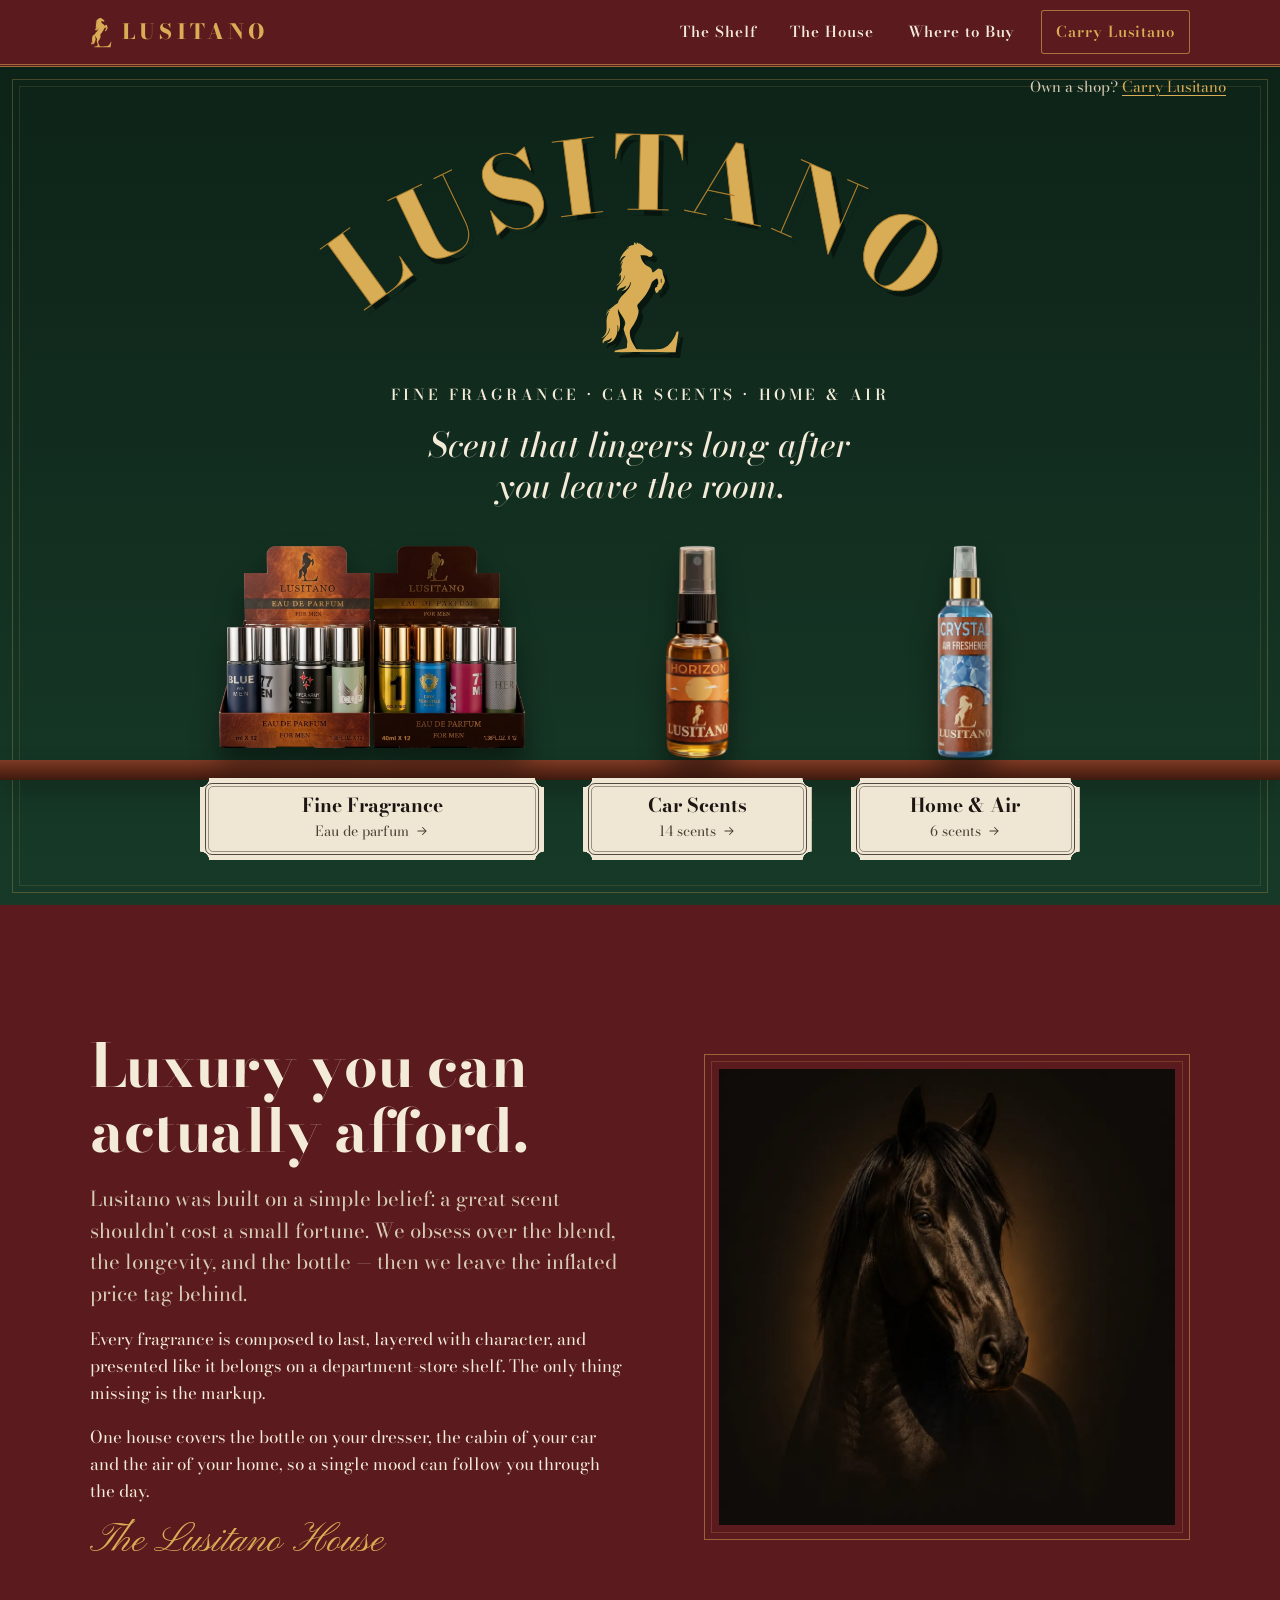
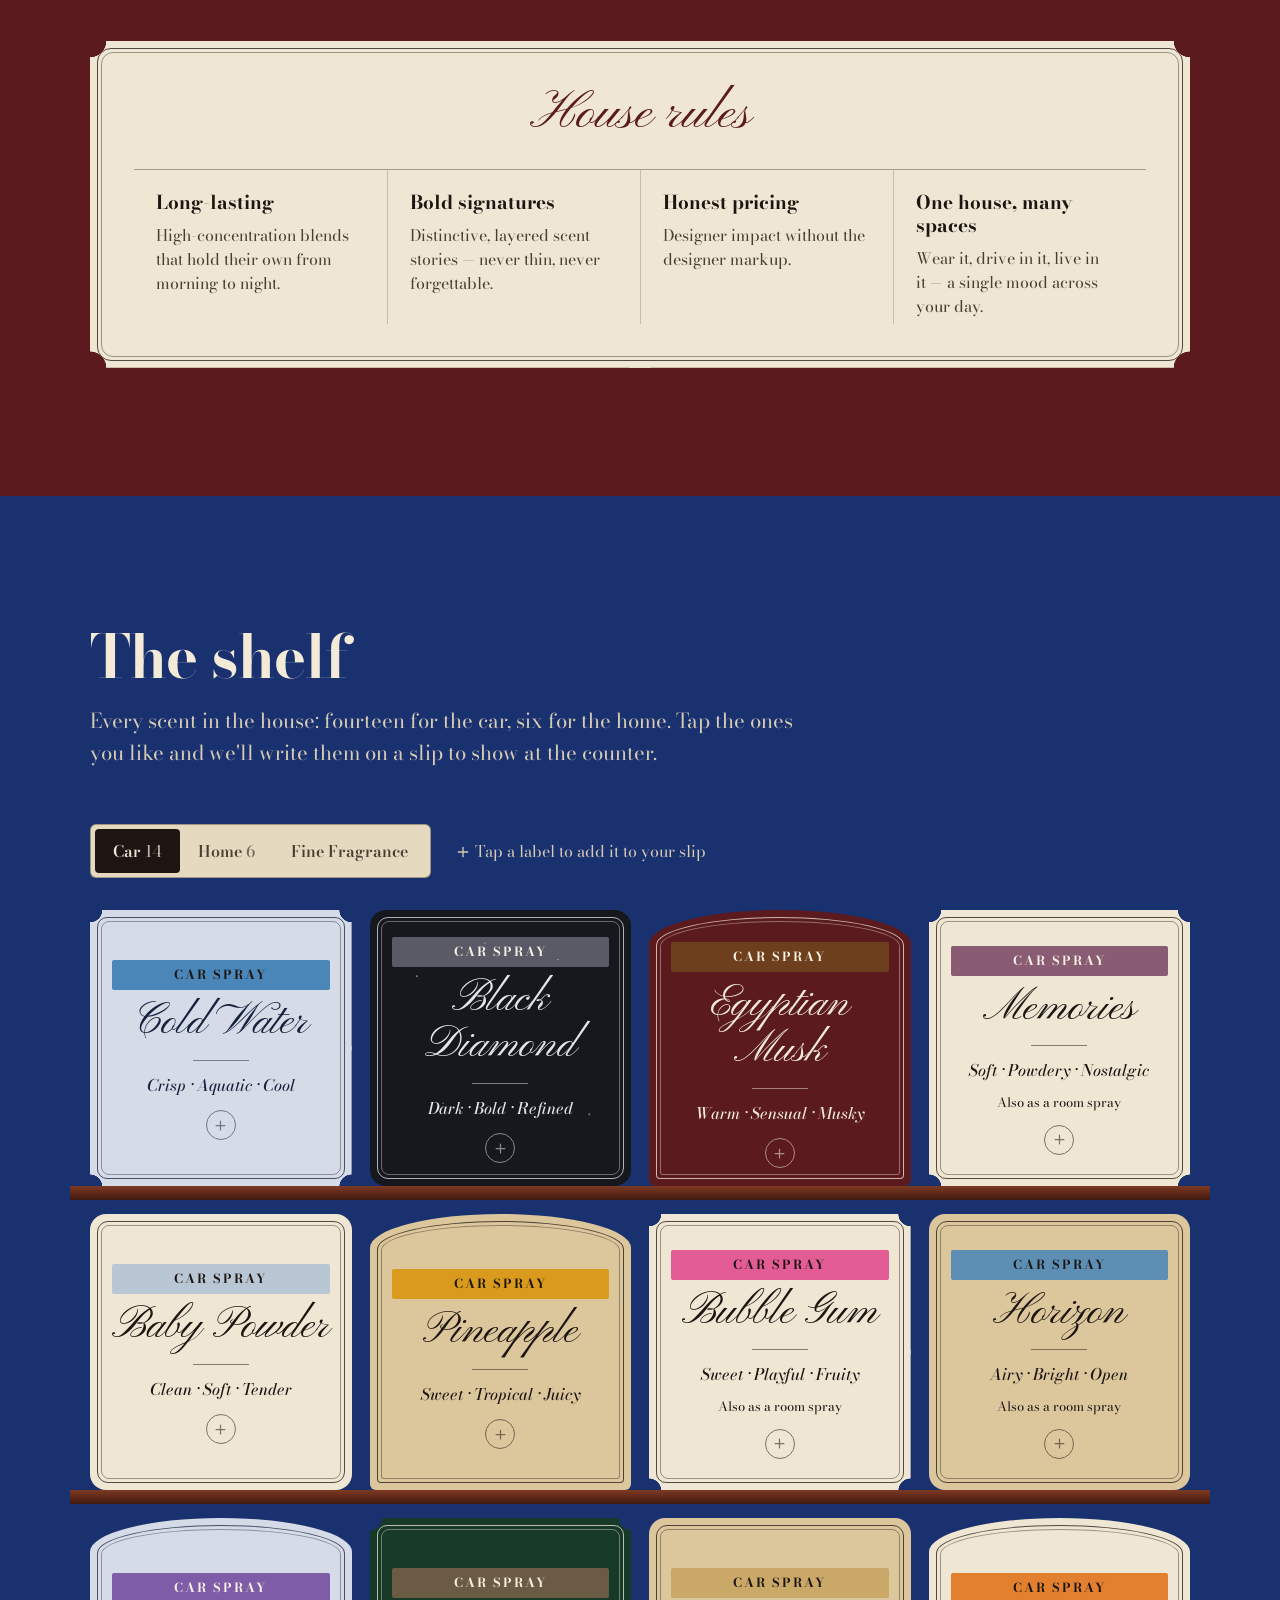
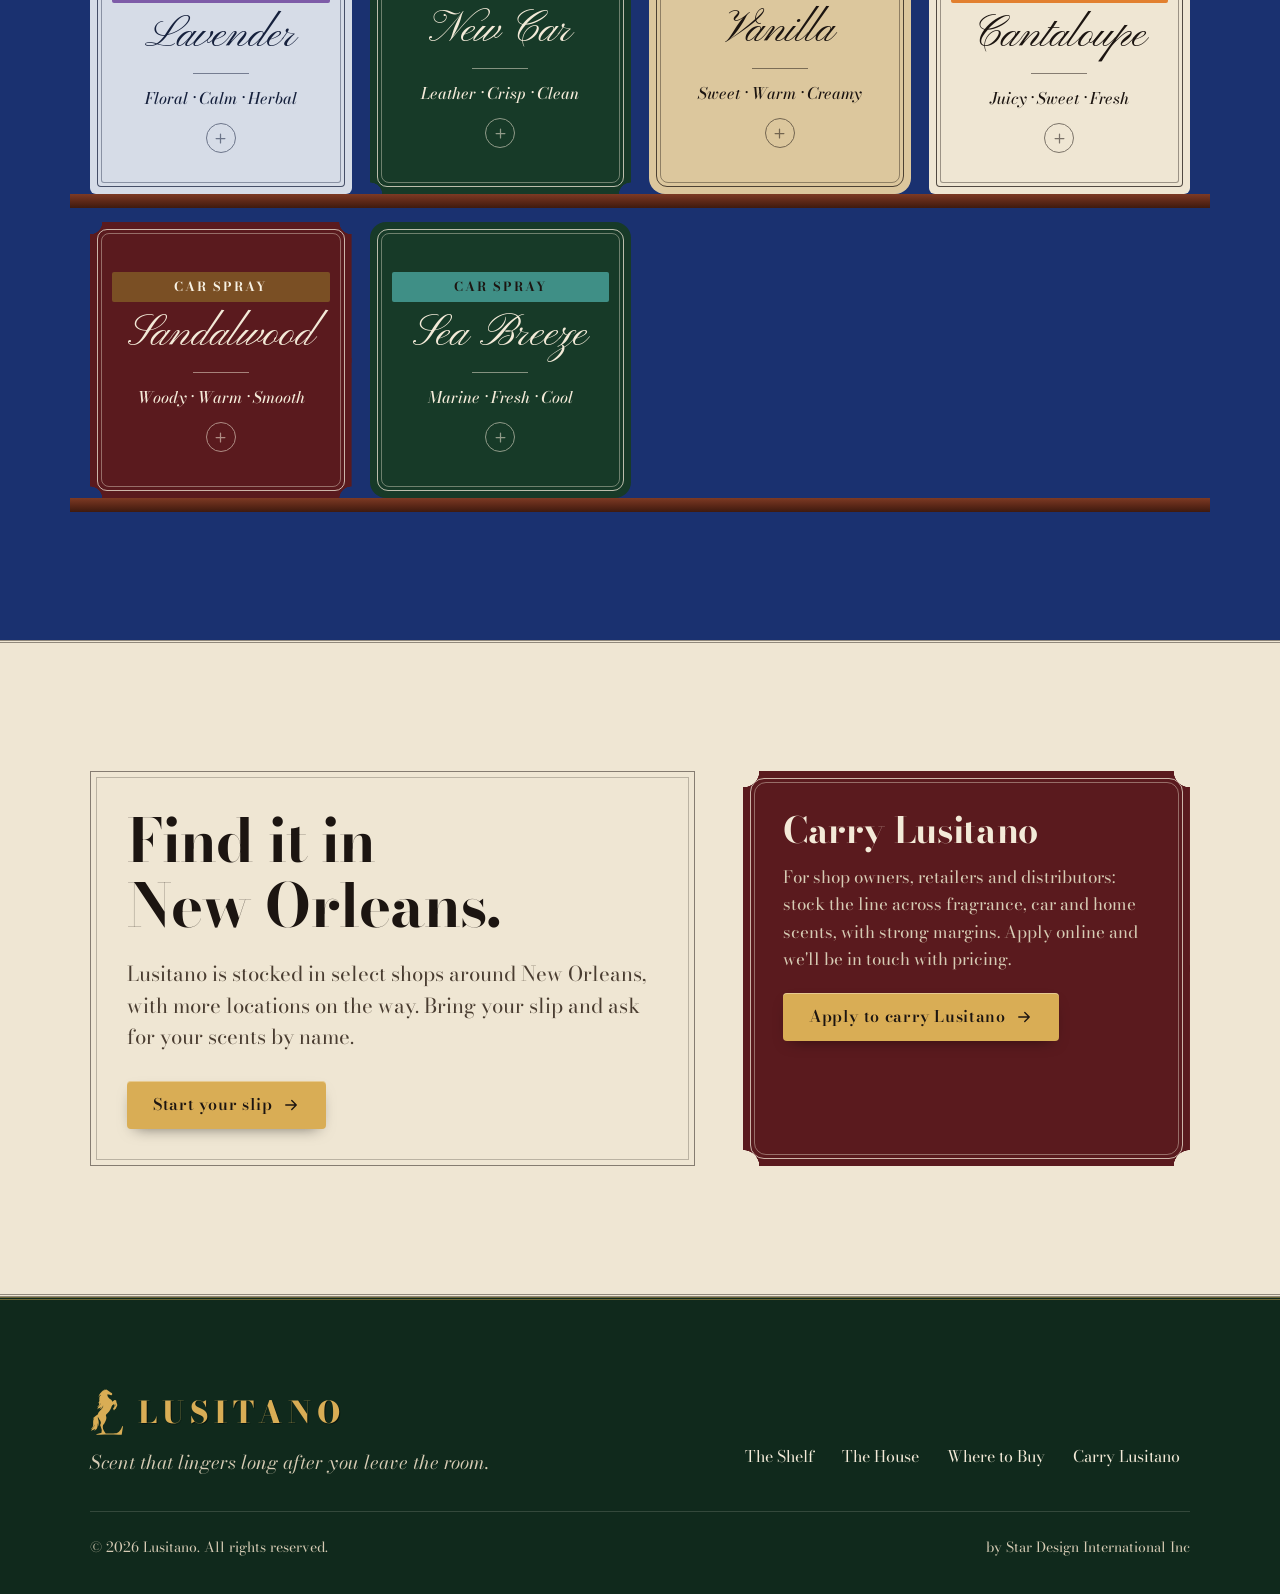
==== commit 9041a289: "Add motion: scent-colored mist on pick, shelf settle and rock, sign glint Co-Authored-By: Claude Opu" ====
--- a/index.html
+++ b/index.html
@@ -59,7 +59,7 @@
   <div class="sign">
     <h1 id="sign-title">
       <svg viewBox="0 0 1000 340" role="img" aria-label="Lusitano">
-        <defs><path id="arch" d="M70 330 A560 560 0 0 1 930 330"/></defs>
+        <defs><path id="arch" d="M70 330 A560 560 0 0 1 930 330"/><linearGradient id="glint" gradientUnits="userSpaceOnUse" x1="0" y1="0" x2="420" y2="160" gradientTransform="translate(-700 0)"><stop offset="0" stop-color="#fff6dc" stop-opacity="0"/><stop offset=".36" stop-color="#fff6dc" stop-opacity="0"/><stop offset=".5" stop-color="#fff6dc" stop-opacity=".9"/><stop offset=".64" stop-color="#fff6dc" stop-opacity="0"/><stop offset="1" stop-color="#fff6dc" stop-opacity="0"/></linearGradient></defs>
         <g class="shade-layer" fill="#081610" color="#081610" transform="translate(6 7)">
           <text font-family="Bodoni Moda, Didot, serif" font-weight="800" font-size="132" letter-spacing="10" text-anchor="middle"><textPath href="#arch" startOffset="50%">LUSITANO</textPath></text>
           <use href="#horseMark" x="446" y="168" width="108" height="152"/>
@@ -67,6 +67,9 @@
         <g class="leaf-layer" fill="#d9ad55" color="#d9ad55" stroke="#a97b2c" stroke-width="1.2">
           <text font-family="Bodoni Moda, Didot, serif" font-weight="800" font-size="132" letter-spacing="10" text-anchor="middle"><textPath href="#arch" startOffset="50%">LUSITANO</textPath></text>
           <use href="#horseMark" x="446" y="168" width="108" height="152" stroke="none"/>
+        </g>
+        <g class="glint-layer" fill="url(#glint)" color="#fff6dc" aria-hidden="true">
+          <text font-family="Bodoni Moda, Didot, serif" font-weight="800" font-size="132" letter-spacing="10" text-anchor="middle"><textPath href="#arch" startOffset="50%">LUSITANO</textPath></text>
         </g>
       </svg>
     </h1>
--- a/styles.css
+++ b/styles.css
@@ -271,7 +271,7 @@
 .labels li{display:flex}
 .labels{--row:276px;--rail:14px;grid-auto-rows:var(--row);row-gap:calc(var(--rail) + 14px);
   background:linear-gradient(180deg,transparent 0 var(--row),#7d3a24 var(--row),#5b2717 calc(var(--row) + var(--rail) * .55),#3e1a0f calc(var(--row) + var(--rail)),transparent calc(var(--row) + var(--rail))) 0 0/100% calc(var(--row) + var(--rail) + 14px) repeat-y;
-  margin:0 calc(var(--gutter) * -.5);padding:0 calc(var(--gutter) * .5)}
+  margin:0 calc(var(--gutter) * -.5);padding:0 calc(var(--gutter) * .5) var(--rail)}
 .labels li:nth-child(3n+2) .scent{-webkit-mask:none;mask:none;border-radius:16px}
 .labels li:nth-child(3n+2) .scent::before{border-radius:11px}
 .labels li:nth-child(3n+2) .scent::after{border-radius:8px}
@@ -284,7 +284,8 @@
   position:relative;width:100%;height:100%;
   display:flex;flex-direction:column;align-items:center;justify-content:center;text-align:center;
   padding:22px 18px 18px;
-  transition:transform 200ms var(--ease-out);
+  transform-origin:50% 100%;
+  transition:transform 260ms var(--ease-out);
 }
 .scent::before{border-color:var(--rule-c)}
 .scent .fmt{align-self:stretch;margin:0 4px;padding:5px 8px;border-radius:2px;background:var(--band);color:var(--band-ink);font-size:12.5px;font-weight:700;letter-spacing:.16em;text-transform:uppercase}
@@ -304,7 +305,7 @@
 .scent[aria-pressed="true"] .stamp .pl{display:none}
 .scent:active{transform:scale(.98)}
 @media (hover:hover) and (pointer:fine){
-  .scent:hover{transform:translateY(-4px)}
+  .scent:hover{transform:rotate(-1.6deg) translateY(-2px)}
   .scent:hover .stamp{opacity:1}
 }
 .diamond-dust{position:absolute;inset:0;pointer-events:none;background:
@@ -332,6 +333,27 @@
   .scent .fmt{margin:0 2px;padding:4px 4px}
   .scent .stamp svg{width:14px;height:14px}
 }
+
+/* ---------- shelf motion ----------
+   .motion is added by script.js only, so labels stay visible if scripts fail. */
+@keyframes setdown{
+  0%{opacity:0;transform:translateY(-22px) rotate(-3.5deg)}
+  55%{opacity:1;transform:translateY(0) rotate(1.4deg)}
+  78%{transform:rotate(-.6deg)}
+  100%{transform:none}
+}
+@keyframes rock{
+  0%{transform:none}
+  25%{transform:rotate(-3deg) translateY(-6px)}
+  55%{transform:rotate(2deg) translateY(-2px)}
+  80%{transform:rotate(-.8deg)}
+  100%{transform:none}
+}
+.motion .labels li .scent{opacity:0}
+.motion .labels li.set .scent{opacity:1;animation:setdown 720ms var(--ease-out) var(--d,0ms) backwards}
+.labels li .scent.rock{animation:rock 560ms var(--ease-out)}
+.mist-puff{position:fixed;left:0;top:0;z-index:60;pointer-events:none;border-radius:50%;filter:blur(8px);will-change:transform,opacity}
+.mist-spark{position:fixed;left:0;top:0;z-index:60;pointer-events:none;width:4px;height:4px;border-radius:50%;background:#fff;box-shadow:0 0 0 1px rgba(255,255,255,.35)}
 
 /* ---------- counter slip (signature) ---------- */
 .slip{
@@ -458,4 +480,6 @@
 @media (prefers-reduced-motion:reduce){
   *,*::before,*::after{animation-duration:1ms!important;animation-iteration-count:1!important;transition-duration:1ms!important;scroll-behavior:auto!important}
   .js .sign h1 .leaf-layer{animation:none}
-}
+  .motion .labels li .scent{opacity:1;animation:none}
+  .glint-layer{display:none}
+}
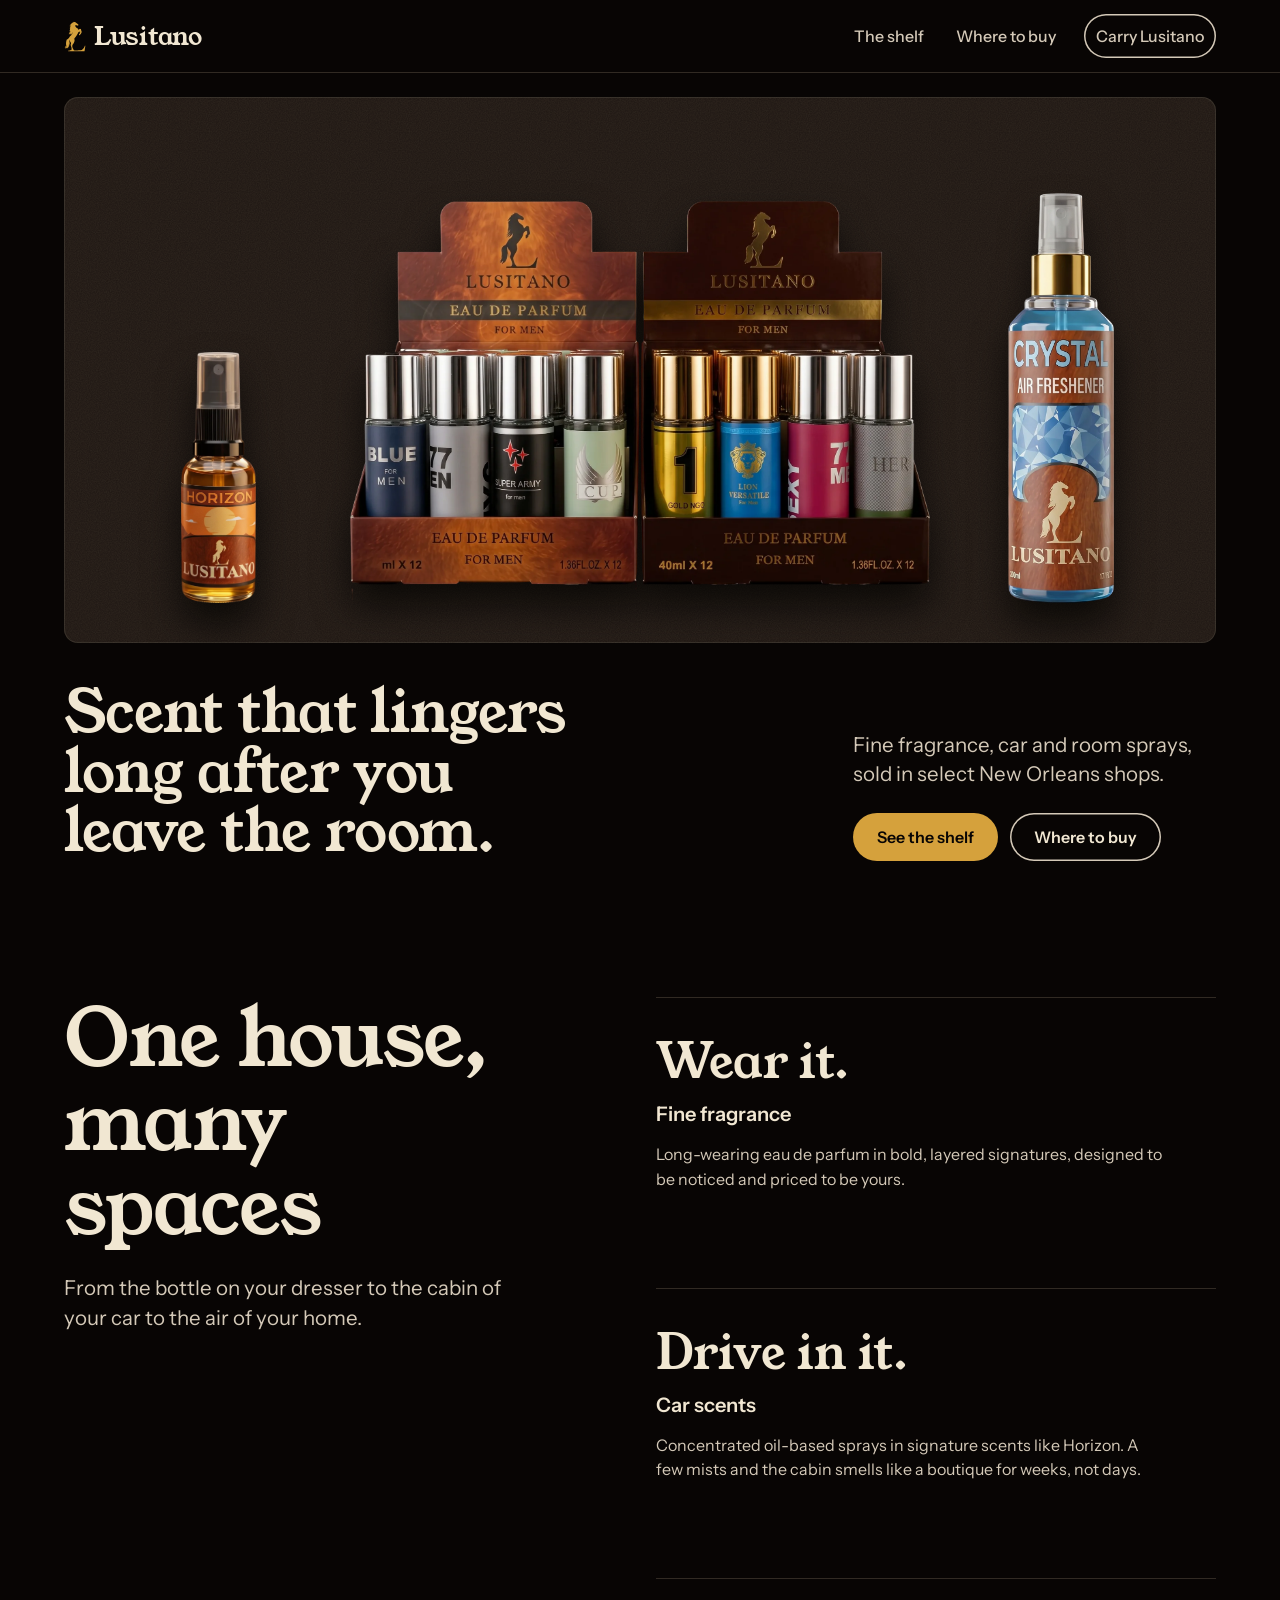
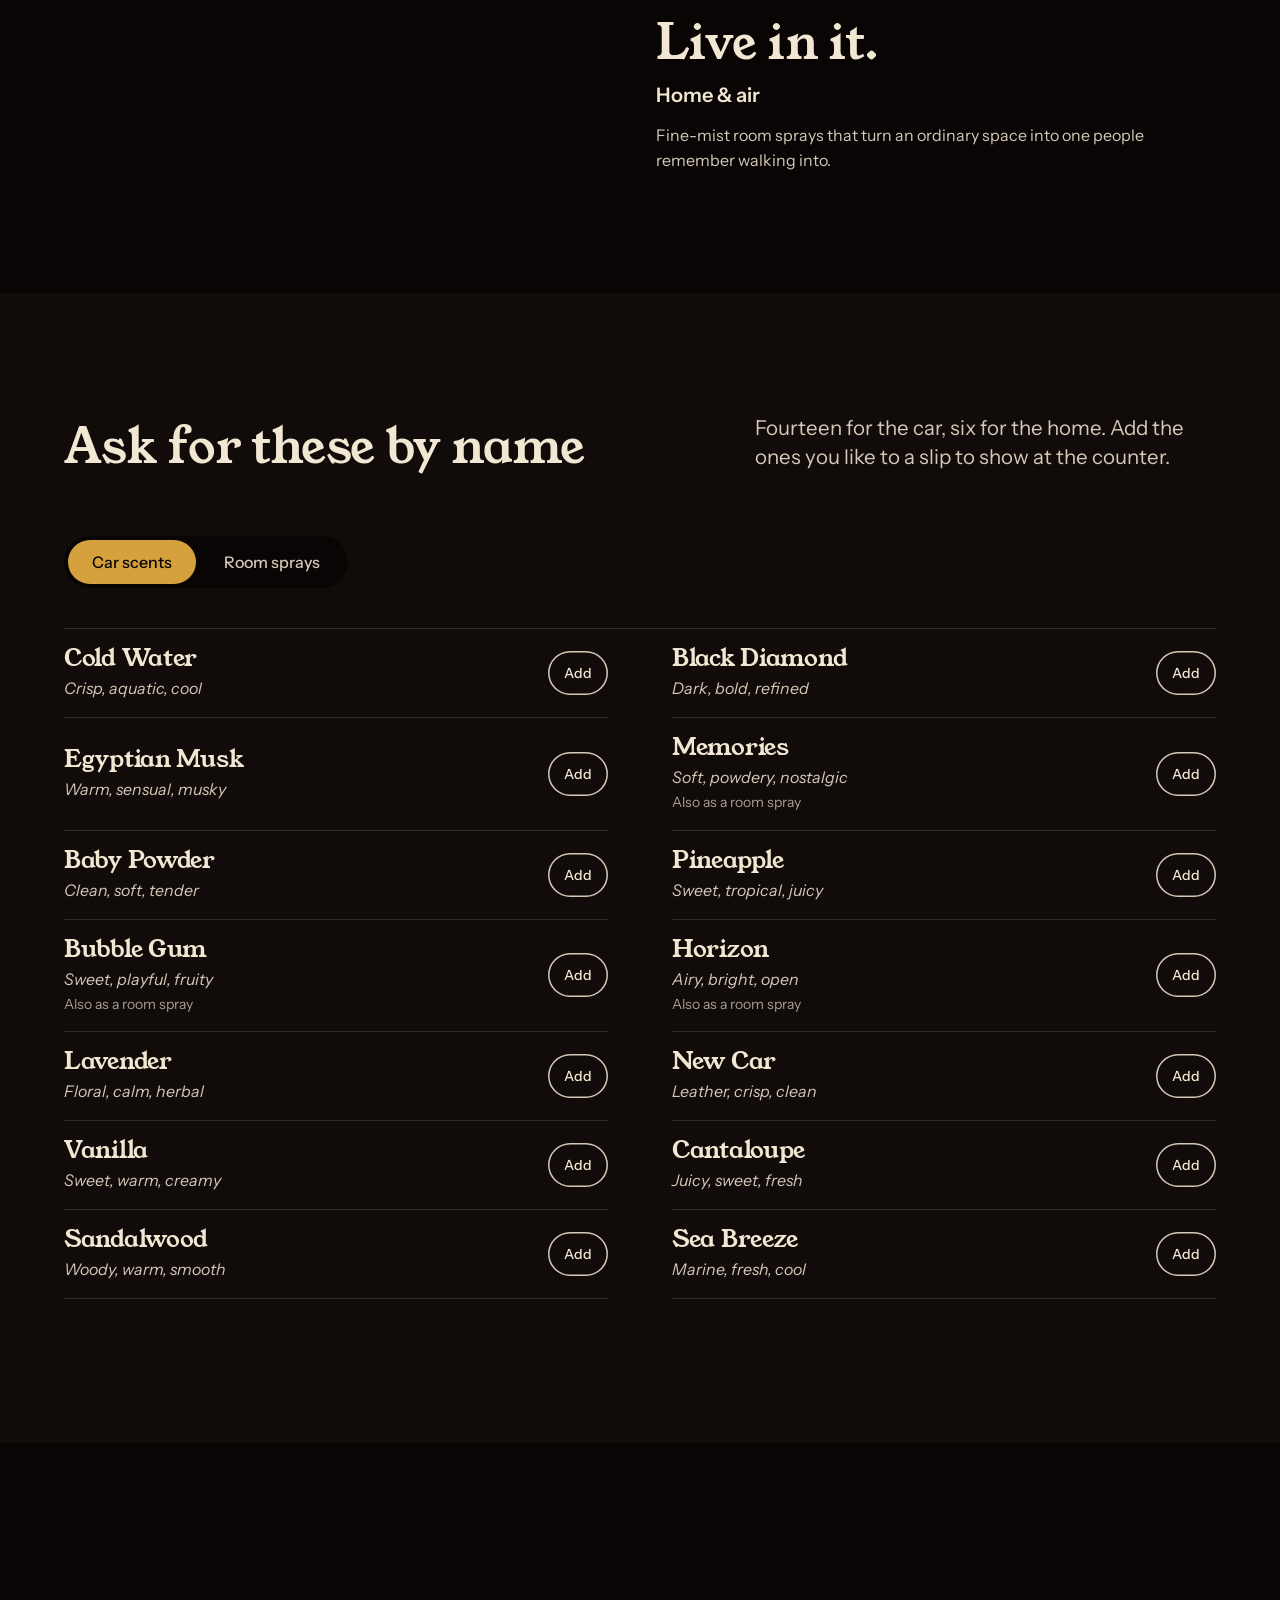
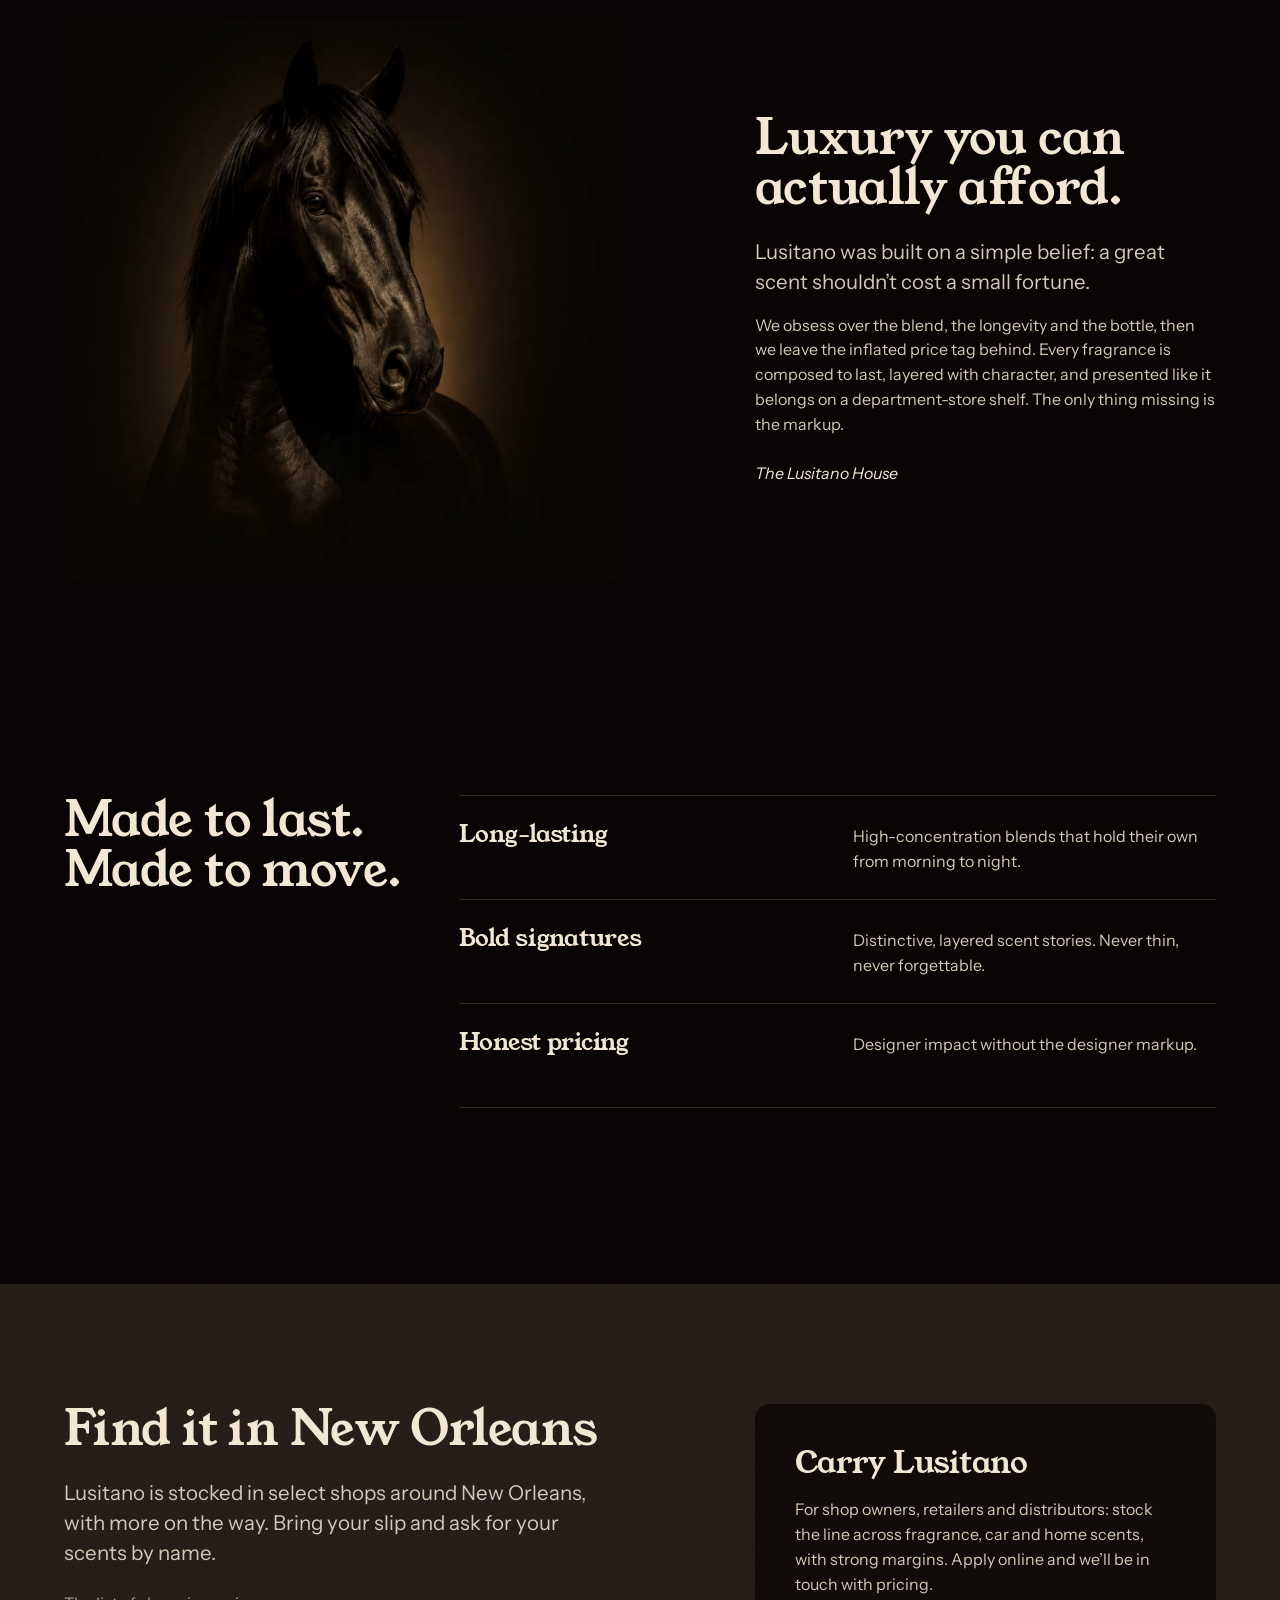
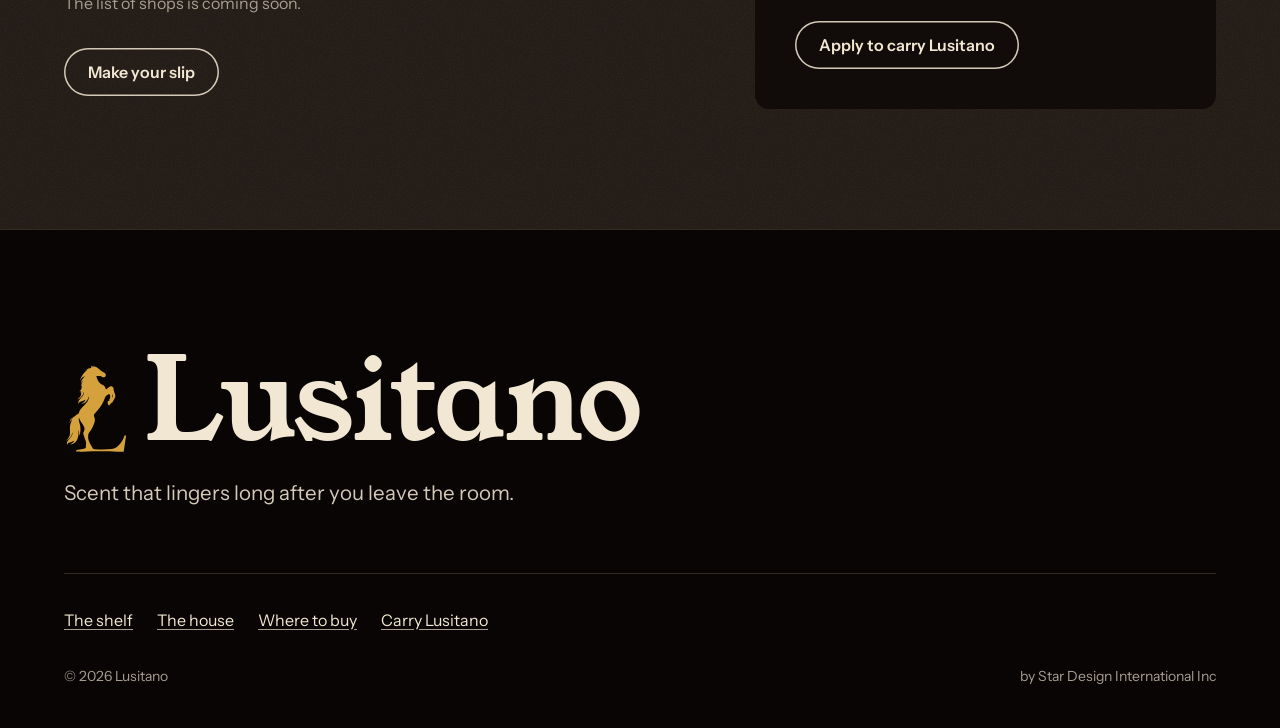
==== commit 91236f9f: "Hallmark redesign: Spore theme, atmospheric and gold Dark warm ground, Young Serif over Instrument S" ====
--- a/index.html
+++ b/index.html
@@ -3,20 +3,20 @@
 <head>
 <meta charset="UTF-8">
 <meta name="viewport" content="width=device-width, initial-scale=1, viewport-fit=cover">
-<title>Lusitano — Signature Fragrance, Car &amp; Home Scents</title>
-<meta name="description" content="Lusitano crafts bold signature fragrances, car scents, and home air fresheners. Affordable luxury, made to linger. Find it in New Orleans shops. Wholesale inquiries welcome.">
+<title>Lusitano: signature fragrance, car and home scents</title>
+<meta name="description" content="Lusitano makes bold signature fragrances, car scents and home air fresheners, sold in select New Orleans shops. Wholesale enquiries welcome.">
 <link rel="canonical" href="https://lusitanoperfume.com/">
 <meta property="og:type" content="website">
 <meta property="og:url" content="https://lusitanoperfume.com/">
-<meta property="og:title" content="Lusitano — Signature Fragrance, Car &amp; Home Scents">
-<meta property="og:description" content="Bold signature fragrances, car scents, and home air fresheners. Affordable luxury, made to linger.">
+<meta property="og:title" content="Lusitano: signature fragrance, car and home scents">
+<meta property="og:description" content="Lusitano makes bold signature fragrances, car scents and home air fresheners, sold in select New Orleans shops. Wholesale enquiries welcome.">
 <meta property="og:image" content="https://lusitanoperfume.com/images/og-cover.jpg">
 <meta property="og:site_name" content="Lusitano">
 <meta name="twitter:card" content="summary_large_image">
-<meta name="theme-color" content="#5a1a1e">
+<meta name="theme-color" content="#0d0a07">
 <link rel="icon" type="image/svg+xml" href="favicon.svg">
-<link rel="preload" href="fonts/bodoni-moda.woff2" as="font" type="font/woff2" crossorigin>
-<link rel="preload" href="fonts/pinyon-script.woff2" as="font" type="font/woff2" crossorigin>
+<link rel="preload" href="fonts/young-serif.woff2" as="font" type="font/woff2" crossorigin>
+<link rel="preload" href="fonts/instrument-sans.woff2" as="font" type="font/woff2" crossorigin>
 <link rel="stylesheet" href="styles.css">
 <script>document.documentElement.classList.add('js')</script>
 <script type="application/ld+json">
@@ -26,211 +26,254 @@
 <body>
 <svg width="0" height="0" aria-hidden="true" style="position:absolute"><symbol id="horseMark" viewBox="822.80 273.86 277.03 388.39"><path transform="matrix(1,0,0,-1,1033.657,418.74708)" d="M0 0C1.201 1.134-.022 4.557-.046 6.034-.064 7.209 .557 8.403 .476 9.471 .398 10.495-.183 13.814-1.399 14.179-2.278 11.052-2.428 7.162-2.112 3.906-2.052 3.285-1.524-1.439 0 0M-136.891 29.08C-139.986 26.578-139.642 21.987-140.446 18.445L-141.102 24.425-139.026 29.789-142.924 26.246C-143.793 28.637-139.394 30.169-137.981 31.943-134.559 36.237-133.401 48.391-133.351 53.903L-136.895 45.759C-137.873 44.602-137.632 46.519-137.534 47.091-136.083 55.61-133.119 64.056-129.791 71.988-130.779 72.474-132.027 70.385-132.514 69.745-134.268 67.439-136.155 64.551-136.9 61.715-138.33 61.693-137.481 64.561-137.288 65.299-134.645 75.355-126.924 84.226-119.867 91.494-130.223 90.707-134.712 83.29-139.84 75.653-140.329 74.924-141.263 73.438-141.134 75.525-135.677 93.495-123.917 108.929-108.521 119.523-112.001 120.624-115.668 115.917-118.105 114.918-118.43 114.784-119.267 114.732-119.154 115.261-112.171 122.118-103.019 127.631-92.908 127.675-92.747 130.79-93.798 134.534-91.139 136.885-90.313 135.965-83.939 129.495-82.985 130.518-82.925 132.682-84.912 135.183-82.628 136.885-82.249 136.882-78.837 133.578-77.799 133.151-76.357 132.557-75.369 133.486-73.53 132.569-66.628 129.128-57.614 120.817-50.864 116.171-46.051 112.859-37.905 109.099-34.065 106.016-28.076 101.209-27.647 90.256-36.287 87.725-43.529 85.603-45.387 90.35-51.049 91.869-51.868 92.089-56.545 92.92-57.091 92.92H-70.923C-68.465 80.56-63.466 69.158-53.907 60.637-45.95 53.543-36.231 54.13-32.067 42.755-31.111 40.144-31.303 33.623-27.852 35.294-23.158 37.567-13.559 47.299-9.385 48.098-7.511 48.457 .516 45.263 1.82 44.012 3.701 42.208 4.275 31.91 5.18 28.22 7.363 19.323 14.368 10.008 10.561 1.151 9.524-1.261-.891-21.011-1.792-21.963-3.291-23.546-5.288-23.02-6.764-24.084-8.688-25.471-13.399-35.471-16.586-34.706-22.999-27.105-26.01-13.63-12.05-13.471L-14.814-11.995C-15.298-8.266-11.255-6.116-10.675-2.44-10.122 1.063-10.903 15.739-16.534 14.75-21.405 10.792-29.211 7.593-32.045 1.906-34.67-3.363-36.52-10.244-39.103-15.862-48.423-36.137-58.015-48.339-72.706-64.542-74.571-66.599-80.219-72.617-81.007-74.68-82.925-79.702-77.867-87.707-77.313-93.287-75.945-107.074-86.086-128.672-93.327-140.391-97.694-147.458-105.059-154.511-106.206-162.978-108.585-180.535-101.967-194.192-93.478-208.758-91.739-211.743-85.344-222.736-82.99-223.802-79.966-225.172-78.668-223.95-76.281-224.131-54.271-225.799-25.232-225.597-3.191-223.434 20.078-221.149 37.891-196.936 46.949-177.104 47.981-174.845 50.598-166.263 51.425-165.265 52.589-163.862 56.354-164.818 58.173-164.573L47.539-235.506C38.214-234.933 28.82-235.156 19.488-234.821-30.666-233.02-80.594-233.455-130.832-234.821-139.929-235.068-149.08-234.578-158.173-234.791-158.18-233.418-158.07-229.872-156.996-229.06-155.746-228.115-147.07-226.283-144.828-225.791-139.087-224.532-120.156-223.027-117.393-219.177-114.724-215.457-116.672-212.888-116.347-209.649-115.633-202.549-114.176-199.91-115.938-192.204-118.104-182.731-122.839-174.828-125.287-163.958-125.801-161.674-127.503-159.038-127.644-157.035-127.945-152.763-122.881-143.649-122.178-138.494-120.282-124.579-135.505-110.38-141.268-98.367L-146.822-87.25V-97.536C-146.822-101.67-142.45-113.774-141.476-119.145-139.079-132.364-138.412-146.312-142.538-159.275L-146.105-165.983C-145.872-158.172-143.267-148.229-148.942-141.869-144.857-168.03-153.548-201.627-184.413-203.939-178.414-199.873-169.681-196.574-167.528-188.901-167.283-188.028-166.971-186.876-168.439-187.279-170.377-187.812-174.07-190.793-176.627-191.864-183.65-194.804-197.604-195.557-195.773-205.709-199.163-203.263-199.184-198.356-197.93-194.679-195.292-186.942-182.093-176.109-177.648-167.435-175.221-162.701-173.13-156.386-174.131-151.083-176.451-163.023-182.11-174.159-191.984-181.472-194.963-183.678-198.932-186.583-202.855-186.206-192.424-179.068-186.068-170.054-185.098-157.147-184.119-144.118-186.651-132.302-184.224-119.008-182.821-111.324-179.561-104.342-175.898-97.542L-182.281-101.799C-184.19-104.359-186.143-106.625-186.553-109.944-187.674-110.142-187.319-108.966-187.202-108.238-185.944-100.406-180.027-95.272-173.072-92.207-173.146-90.626-176.233-91.92-177.004-92.181L-187.25-97.539C-184.907-94.72-181.56-93.376-178.566-91.515-168.526-85.274-165.864-83.213-157.087-75.212-154.617-72.961-148.91-70.551-147.547-69.147-146.227-67.789-145.179-62.081-144.121-59.805-134.801-39.76-104.845-23.189-103.528-1.033-103.459 .124-103.474 3.232-104.964 3.541-106.215-11.239-118.604-28.037-134.763-26.95-132.235-24.834-128.973-23.696-126.31-21.578-122.402-18.469-119.978-14.685-117.744-10.283-117.321-8.978-126.841-14.196-127.682-14.532-135.18-17.53-147.221-17.884-146.464-28.372-152.52-20.537-146.658-13.724-141.837-7.47-133.97 2.732-122.74 11.674-124.13 26.239L-127.328 15.615C-130.894 7.774-136.51-.04-143.761-4.836-146.108-6.388-149.625-9.117-152.493-8.163-149.279-5.336-145.213-2.288-142.583 1.078-141.387 2.608-136.891 10.319-136.891 11.701Z" fill="currentColor"/></symbol></svg>
 <a class="skip" href="#main">Skip to content</a>
-
-<header class="fascia">
-  <div class="wrap fascia-in">
-    <a class="brand" href="#top" aria-label="Lusitano, home">
+<header class="nav">
+  <div class="container nav__in">
+    <a class="brand" href="index.html" aria-label="Lusitano, home">
       <svg aria-hidden="true" viewBox="0 0 277.03 388.39"><use href="#horseMark"/></svg>
-      <b>LUSITANO</b>
+      <span>Lusitano</span>
     </a>
     <button class="slip-btn" type="button" data-open-slip aria-label="Open your counter slip">
       <svg viewBox="0 0 24 24" fill="none" stroke="currentColor" stroke-width="1.6" stroke-linecap="round" stroke-linejoin="round" aria-hidden="true"><path d="M6 3h12v18l-2-1.5L14 21l-2-1.5L10 21l-2-1.5L6 21z"/><path d="M9 8h6M9 12h6"/></svg>
-      <span class="count" data-slip-count>0</span>
+      <span class="slip-btn__label">Your slip</span> <b data-slip-count>0</b>
     </button>
     <button class="menu-btn" type="button" aria-expanded="false" aria-controls="site-nav">
       <svg viewBox="0 0 24 24" fill="none" stroke="currentColor" stroke-width="1.8" stroke-linecap="round" aria-hidden="true"><path d="M4 7h16M4 12h16M4 17h16"/></svg>
-      <span>Menu</span>
+      <span class="menu-btn__label">Menu</span>
     </button>
-    <nav id="site-nav" aria-label="Main">
-      <button class="menu-close" type="button" aria-label="Close menu"><svg viewBox="0 0 24 24" fill="none" stroke="currentColor" stroke-width="1.8" stroke-linecap="round" aria-hidden="true"><path d="M6 6l12 12M18 6 6 18"/></svg></button>
-      <a href="#shelf">The Shelf</a>
-      <a href="#house">The House</a>
-      <a href="#counter">Where to Buy</a>
-      <a class="trade" href="wholesale.html">Carry Lusitano</a>
+    <nav class="nav__links" id="site-nav" aria-label="Main">
+      <a href="#shelf">The shelf</a>
+      <a href="#counter">Where to buy</a>
+      <a class="btn btn--secondary" href="wholesale.html">Carry Lusitano</a>
     </nav>
   </div>
 </header>
-<div class="scrim" aria-hidden="true"></div>
-
 <main id="main">
-<section class="window" id="top" aria-labelledby="sign-title">
-  <div class="window-frame" aria-hidden="true"></div>
-  <p class="trade-line">Own a shop? <a href="wholesale.html">Carry Lusitano</a></p>
-  <div class="sign">
-    <h1 id="sign-title">
-      <svg viewBox="0 0 1000 340" role="img" aria-label="Lusitano">
-        <defs><path id="arch" d="M70 330 A560 560 0 0 1 930 330"/><linearGradient id="glint" gradientUnits="userSpaceOnUse" x1="0" y1="0" x2="420" y2="160" gradientTransform="translate(-700 0)"><stop offset="0" stop-color="#fff6dc" stop-opacity="0"/><stop offset=".36" stop-color="#fff6dc" stop-opacity="0"/><stop offset=".5" stop-color="#fff6dc" stop-opacity=".9"/><stop offset=".64" stop-color="#fff6dc" stop-opacity="0"/><stop offset="1" stop-color="#fff6dc" stop-opacity="0"/></linearGradient></defs>
-        <g class="shade-layer" fill="#081610" color="#081610" transform="translate(6 7)">
-          <text font-family="Bodoni Moda, Didot, serif" font-weight="800" font-size="132" letter-spacing="10" text-anchor="middle"><textPath href="#arch" startOffset="50%">LUSITANO</textPath></text>
-          <use href="#horseMark" x="446" y="168" width="108" height="152"/>
-        </g>
-        <g class="leaf-layer" fill="#d9ad55" color="#d9ad55" stroke="#a97b2c" stroke-width="1.2">
-          <text font-family="Bodoni Moda, Didot, serif" font-weight="800" font-size="132" letter-spacing="10" text-anchor="middle"><textPath href="#arch" startOffset="50%">LUSITANO</textPath></text>
-          <use href="#horseMark" x="446" y="168" width="108" height="152" stroke="none"/>
-        </g>
-        <g class="glint-layer" fill="url(#glint)" color="#fff6dc" aria-hidden="true">
-          <text font-family="Bodoni Moda, Didot, serif" font-weight="800" font-size="132" letter-spacing="10" text-anchor="middle"><textPath href="#arch" startOffset="50%">LUSITANO</textPath></text>
-        </g>
-      </svg>
-    </h1>
-    <p class="sign-sub">Fine&nbsp;Fragrance · Car&nbsp;Scents · Home&nbsp;&amp;&nbsp;Air</p>
-    <p class="sign-tag">Scent that lingers long after you leave the room.</p>
-  </div>
-
-  <div class="display">
-    <div class="display-row" aria-hidden="true">
-      <figure class="fr"><img src="images/fragrance.webp" width="1100" height="766" alt=""></figure>
-      <figure><img src="images/car.webp" width="280" height="900" alt=""></figure>
-      <figure><img src="images/home.webp" width="243" height="900" alt=""></figure>
-    </div>
-    <div class="ledge" aria-hidden="true"></div>
-    <div class="tags">
-      <a class="label tag" href="#shelf" data-tab="fragrance">
-        <span class="t1">Fine Fragrance</span>
-        <span class="t2">Eau de parfum <svg viewBox="0 0 24 24" fill="none" stroke="currentColor" stroke-width="1.8" stroke-linecap="round" stroke-linejoin="round" aria-hidden="true"><path d="M5 12h14M13 6l6 6-6 6"/></svg></span>
-      </a>
-      <a class="label tag" href="#shelf" data-tab="car">
-        <span class="t1">Car Scents</span>
-        <span class="t2">14 scents <svg viewBox="0 0 24 24" fill="none" stroke="currentColor" stroke-width="1.8" stroke-linecap="round" stroke-linejoin="round" aria-hidden="true"><path d="M5 12h14M13 6l6 6-6 6"/></svg></span>
-      </a>
-      <a class="label tag" href="#shelf" data-tab="home">
-        <span class="t1">Home &amp; Air</span>
-        <span class="t2">6 scents <svg viewBox="0 0 24 24" fill="none" stroke="currentColor" stroke-width="1.8" stroke-linecap="round" stroke-linejoin="round" aria-hidden="true"><path d="M5 12h14M13 6l6 6-6 6"/></svg></span>
-      </a>
-    </div>
-  </div>
-</section>
-
-<section class="section on-oxblood" id="house" aria-labelledby="house-title">
-  <div class="wrap">
-    <div class="house">
-      <div class="house-copy">
-        <h2 id="house-title">Luxury you can actually afford.</h2>
-        <p class="lede">Lusitano was built on a simple belief: a great scent shouldn't cost a small fortune. We obsess over the blend, the longevity, and the bottle — then we leave the inflated price tag behind.</p>
-        <p>Every fragrance is composed to last, layered with character, and presented like it belongs on a department-store shelf. The only thing missing is the markup.</p>
-        <p>One house covers the bottle on your dresser, the cabin of your car and the air of your home, so a single mood can follow you through the day.</p>
-        <p class="signoff script">The Lusitano House</p>
-      </div>
-      <figure class="portrait">
-        <img src="images/maison.webp" width="960" height="960" loading="lazy" decoding="async" alt="A dark Lusitano horse in low golden light, the animal the house is named for">
-      </figure>
-    </div>
-
-    <div class="label rules">
-      <h3>House rules</h3>
-      <dl>
-        <div><dt>Long-lasting</dt><dd>High-concentration blends that hold their own from morning to night.</dd></div>
-        <div><dt>Bold signatures</dt><dd>Distinctive, layered scent stories — never thin, never forgettable.</dd></div>
-        <div><dt>Honest pricing</dt><dd>Designer impact without the designer markup.</dd></div>
-        <div><dt>One house, many spaces</dt><dd>Wear it, drive in it, live in it — a single mood across your day.</dd></div>
-      </dl>
-    </div>
-  </div>
-</section>
-
-<section class="section on-cobalt" id="shelf" aria-labelledby="shelf-title">
-  <div class="wrap">
-    <div class="section-head">
-      <h2 id="shelf-title">The shelf</h2>
-      <p class="lede">Every scent in the house: fourteen for the car, six for the home. Tap the ones you like and we'll write them on a slip to show at the counter.</p>
-    </div>
-    <div class="shelf-bar">
-      <div class="tabs" role="tablist" aria-label="Scent collections">
-        <button role="tab" id="tab-car" aria-controls="panel-car" aria-selected="true" data-tab="car">Car<span class="n">14</span></button>
-        <button role="tab" id="tab-home" aria-controls="panel-home" aria-selected="false" tabindex="-1" data-tab="home">Home<span class="n">6</span></button>
-        <button role="tab" id="tab-fragrance" aria-controls="panel-fragrance" aria-selected="false" tabindex="-1" data-tab="fragrance">Fine Fragrance</button>
-      </div>
-      <p class="shelf-hint"><svg viewBox="0 0 24 24" fill="none" stroke="currentColor" stroke-width="2" stroke-linecap="round" aria-hidden="true"><path d="M12 5v14M5 12h14"/></svg>Tap a label to add it to your slip</p>
-    </div>
-
-    <ul class="labels" id="panel-car" role="tabpanel" aria-labelledby="tab-car">
-        <li><button class="label scent" type="button" aria-pressed="false" data-scent="Cold Water" data-fmt="Car spray" style="--stock:#d6dce7;--print:#16213d;--rule-c:#16213d;--band:#4a86b8;--band-ink:#1c1511"><span class="fmt">Car spray</span><span class="nm script">Cold Water</span><span class="rl" aria-hidden="true"></span><span class="md">Crisp · Aquatic · Cool</span><span class="stamp" aria-hidden="true"><svg class="pl" viewBox="0 0 24 24" fill="none" stroke="currentColor" stroke-width="2" stroke-linecap="round"><path d="M12 5v14M5 12h14"/></svg><svg class="ck" viewBox="0 0 24 24" fill="none" stroke="currentColor" stroke-width="2.4" stroke-linecap="round" stroke-linejoin="round"><path d="m5 12.5 4.5 4.5L19 7.5"/></svg></span><span class="sr-only">, add to counter slip</span></button></li>
-        <li><button class="label scent" type="button" aria-pressed="false" data-scent="Black Diamond" data-fmt="Car spray" style="--stock:#17171e;--print:#e4e5ec;--rule-c:#e4e5ec;--band:#5a5a66;--band-ink:#f7f1e3"><span class="diamond-dust" aria-hidden="true"></span><span class="fmt">Car spray</span><span class="nm script">Black Diamond</span><span class="rl" aria-hidden="true"></span><span class="md">Dark · Bold · Refined</span><span class="stamp" aria-hidden="true"><svg class="pl" viewBox="0 0 24 24" fill="none" stroke="currentColor" stroke-width="2" stroke-linecap="round"><path d="M12 5v14M5 12h14"/></svg><svg class="ck" viewBox="0 0 24 24" fill="none" stroke="currentColor" stroke-width="2.4" stroke-linecap="round" stroke-linejoin="round"><path d="m5 12.5 4.5 4.5L19 7.5"/></svg></span><span class="sr-only">, add to counter slip</span></button></li>
-        <li><button class="label scent" type="button" aria-pressed="false" data-scent="Egyptian Musk" data-fmt="Car spray" style="--stock:#5a1a1e;--print:#f3ead8;--rule-c:#f3ead8;--band:#6e3f1c;--band-ink:#f7f1e3"><span class="fmt">Car spray</span><span class="nm script">Egyptian Musk</span><span class="rl" aria-hidden="true"></span><span class="md">Warm · Sensual · Musky</span><span class="stamp" aria-hidden="true"><svg class="pl" viewBox="0 0 24 24" fill="none" stroke="currentColor" stroke-width="2" stroke-linecap="round"><path d="M12 5v14M5 12h14"/></svg><svg class="ck" viewBox="0 0 24 24" fill="none" stroke="currentColor" stroke-width="2.4" stroke-linecap="round" stroke-linejoin="round"><path d="m5 12.5 4.5 4.5L19 7.5"/></svg></span><span class="sr-only">, add to counter slip</span></button></li>
-        <li><button class="label scent" type="button" aria-pressed="false" data-scent="Memories" data-fmt="Car spray" style="--stock:#efe6d3;--print:#1c1511;--rule-c:#1c1511;--band:#8a5c74;--band-ink:#f7f1e3"><span class="fmt">Car spray</span><span class="nm script">Memories</span><span class="rl" aria-hidden="true"></span><span class="md">Soft · Powdery · Nostalgic</span><span class="also">Also as a room spray</span><span class="stamp" aria-hidden="true"><svg class="pl" viewBox="0 0 24 24" fill="none" stroke="currentColor" stroke-width="2" stroke-linecap="round"><path d="M12 5v14M5 12h14"/></svg><svg class="ck" viewBox="0 0 24 24" fill="none" stroke="currentColor" stroke-width="2.4" stroke-linecap="round" stroke-linejoin="round"><path d="m5 12.5 4.5 4.5L19 7.5"/></svg></span><span class="sr-only">, add to counter slip</span></button></li>
-        <li><button class="label scent" type="button" aria-pressed="false" data-scent="Baby Powder" data-fmt="Car spray" style="--stock:#efe6d3;--print:#1c1511;--rule-c:#1c1511;--band:#b9c6d4;--band-ink:#1c1511"><span class="fmt">Car spray</span><span class="nm script">Baby Powder</span><span class="rl" aria-hidden="true"></span><span class="md">Clean · Soft · Tender</span><span class="stamp" aria-hidden="true"><svg class="pl" viewBox="0 0 24 24" fill="none" stroke="currentColor" stroke-width="2" stroke-linecap="round"><path d="M12 5v14M5 12h14"/></svg><svg class="ck" viewBox="0 0 24 24" fill="none" stroke="currentColor" stroke-width="2.4" stroke-linecap="round" stroke-linejoin="round"><path d="m5 12.5 4.5 4.5L19 7.5"/></svg></span><span class="sr-only">, add to counter slip</span></button></li>
-        <li><button class="label scent" type="button" aria-pressed="false" data-scent="Pineapple" data-fmt="Car spray" style="--stock:#dcc79d;--print:#1c1511;--rule-c:#1c1511;--band:#d99a1e;--band-ink:#1c1511"><span class="fmt">Car spray</span><span class="nm script">Pineapple</span><span class="rl" aria-hidden="true"></span><span class="md">Sweet · Tropical · Juicy</span><span class="stamp" aria-hidden="true"><svg class="pl" viewBox="0 0 24 24" fill="none" stroke="currentColor" stroke-width="2" stroke-linecap="round"><path d="M12 5v14M5 12h14"/></svg><svg class="ck" viewBox="0 0 24 24" fill="none" stroke="currentColor" stroke-width="2.4" stroke-linecap="round" stroke-linejoin="round"><path d="m5 12.5 4.5 4.5L19 7.5"/></svg></span><span class="sr-only">, add to counter slip</span></button></li>
-        <li><button class="label scent" type="button" aria-pressed="false" data-scent="Bubble Gum" data-fmt="Car spray" style="--stock:#efe6d3;--print:#1c1511;--rule-c:#1c1511;--band:#e35c95;--band-ink:#1c1511"><span class="fmt">Car spray</span><span class="nm script">Bubble Gum</span><span class="rl" aria-hidden="true"></span><span class="md">Sweet · Playful · Fruity</span><span class="also">Also as a room spray</span><span class="stamp" aria-hidden="true"><svg class="pl" viewBox="0 0 24 24" fill="none" stroke="currentColor" stroke-width="2" stroke-linecap="round"><path d="M12 5v14M5 12h14"/></svg><svg class="ck" viewBox="0 0 24 24" fill="none" stroke="currentColor" stroke-width="2.4" stroke-linecap="round" stroke-linejoin="round"><path d="m5 12.5 4.5 4.5L19 7.5"/></svg></span><span class="sr-only">, add to counter slip</span></button></li>
-        <li><button class="label scent" type="button" aria-pressed="false" data-scent="Horizon" data-fmt="Car spray" style="--stock:#dcc79d;--print:#1c1511;--rule-c:#1c1511;--band:#5d8fb5;--band-ink:#1c1511"><span class="fmt">Car spray</span><span class="nm script">Horizon</span><span class="rl" aria-hidden="true"></span><span class="md">Airy · Bright · Open</span><span class="also">Also as a room spray</span><span class="stamp" aria-hidden="true"><svg class="pl" viewBox="0 0 24 24" fill="none" stroke="currentColor" stroke-width="2" stroke-linecap="round"><path d="M12 5v14M5 12h14"/></svg><svg class="ck" viewBox="0 0 24 24" fill="none" stroke="currentColor" stroke-width="2.4" stroke-linecap="round" stroke-linejoin="round"><path d="m5 12.5 4.5 4.5L19 7.5"/></svg></span><span class="sr-only">, add to counter slip</span></button></li>
-        <li><button class="label scent" type="button" aria-pressed="false" data-scent="Lavender" data-fmt="Car spray" style="--stock:#d6dce7;--print:#16213d;--rule-c:#16213d;--band:#7e5ca8;--band-ink:#f7f1e3"><span class="fmt">Car spray</span><span class="nm script">Lavender</span><span class="rl" aria-hidden="true"></span><span class="md">Floral · Calm · Herbal</span><span class="stamp" aria-hidden="true"><svg class="pl" viewBox="0 0 24 24" fill="none" stroke="currentColor" stroke-width="2" stroke-linecap="round"><path d="M12 5v14M5 12h14"/></svg><svg class="ck" viewBox="0 0 24 24" fill="none" stroke="currentColor" stroke-width="2.4" stroke-linecap="round" stroke-linejoin="round"><path d="m5 12.5 4.5 4.5L19 7.5"/></svg></span><span class="sr-only">, add to counter slip</span></button></li>
-        <li><button class="label scent" type="button" aria-pressed="false" data-scent="New Car" data-fmt="Car spray" style="--stock:#173a28;--print:#f3ead8;--rule-c:#f3ead8;--band:#6b5a44;--band-ink:#f7f1e3"><span class="fmt">Car spray</span><span class="nm script">New Car</span><span class="rl" aria-hidden="true"></span><span class="md">Leather · Crisp · Clean</span><span class="stamp" aria-hidden="true"><svg class="pl" viewBox="0 0 24 24" fill="none" stroke="currentColor" stroke-width="2" stroke-linecap="round"><path d="M12 5v14M5 12h14"/></svg><svg class="ck" viewBox="0 0 24 24" fill="none" stroke="currentColor" stroke-width="2.4" stroke-linecap="round" stroke-linejoin="round"><path d="m5 12.5 4.5 4.5L19 7.5"/></svg></span><span class="sr-only">, add to counter slip</span></button></li>
-        <li><button class="label scent" type="button" aria-pressed="false" data-scent="Vanilla" data-fmt="Car spray" style="--stock:#dcc79d;--print:#1c1511;--rule-c:#1c1511;--band:#c9a868;--band-ink:#1c1511"><span class="fmt">Car spray</span><span class="nm script">Vanilla</span><span class="rl" aria-hidden="true"></span><span class="md">Sweet · Warm · Creamy</span><span class="stamp" aria-hidden="true"><svg class="pl" viewBox="0 0 24 24" fill="none" stroke="currentColor" stroke-width="2" stroke-linecap="round"><path d="M12 5v14M5 12h14"/></svg><svg class="ck" viewBox="0 0 24 24" fill="none" stroke="currentColor" stroke-width="2.4" stroke-linecap="round" stroke-linejoin="round"><path d="m5 12.5 4.5 4.5L19 7.5"/></svg></span><span class="sr-only">, add to counter slip</span></button></li>
-        <li><button class="label scent" type="button" aria-pressed="false" data-scent="Cantaloupe" data-fmt="Car spray" style="--stock:#efe6d3;--print:#1c1511;--rule-c:#1c1511;--band:#e2802f;--band-ink:#1c1511"><span class="fmt">Car spray</span><span class="nm script">Cantaloupe</span><span class="rl" aria-hidden="true"></span><span class="md">Juicy · Sweet · Fresh</span><span class="stamp" aria-hidden="true"><svg class="pl" viewBox="0 0 24 24" fill="none" stroke="currentColor" stroke-width="2" stroke-linecap="round"><path d="M12 5v14M5 12h14"/></svg><svg class="ck" viewBox="0 0 24 24" fill="none" stroke="currentColor" stroke-width="2.4" stroke-linecap="round" stroke-linejoin="round"><path d="m5 12.5 4.5 4.5L19 7.5"/></svg></span><span class="sr-only">, add to counter slip</span></button></li>
-        <li><button class="label scent" type="button" aria-pressed="false" data-scent="Sandalwood" data-fmt="Car spray" style="--stock:#5a1a1e;--print:#f3ead8;--rule-c:#f3ead8;--band:#7a4f24;--band-ink:#f7f1e3"><span class="fmt">Car spray</span><span class="nm script">Sandalwood</span><span class="rl" aria-hidden="true"></span><span class="md">Woody · Warm · Smooth</span><span class="stamp" aria-hidden="true"><svg class="pl" viewBox="0 0 24 24" fill="none" stroke="currentColor" stroke-width="2" stroke-linecap="round"><path d="M12 5v14M5 12h14"/></svg><svg class="ck" viewBox="0 0 24 24" fill="none" stroke="currentColor" stroke-width="2.4" stroke-linecap="round" stroke-linejoin="round"><path d="m5 12.5 4.5 4.5L19 7.5"/></svg></span><span class="sr-only">, add to counter slip</span></button></li>
-        <li><button class="label scent" type="button" aria-pressed="false" data-scent="Sea Breeze" data-fmt="Car spray" style="--stock:#173a28;--print:#f3ead8;--rule-c:#f3ead8;--band:#3f8f86;--band-ink:#1c1511"><span class="fmt">Car spray</span><span class="nm script">Sea Breeze</span><span class="rl" aria-hidden="true"></span><span class="md">Marine · Fresh · Cool</span><span class="stamp" aria-hidden="true"><svg class="pl" viewBox="0 0 24 24" fill="none" stroke="currentColor" stroke-width="2" stroke-linecap="round"><path d="M12 5v14M5 12h14"/></svg><svg class="ck" viewBox="0 0 24 24" fill="none" stroke="currentColor" stroke-width="2.4" stroke-linecap="round" stroke-linejoin="round"><path d="m5 12.5 4.5 4.5L19 7.5"/></svg></span><span class="sr-only">, add to counter slip</span></button></li>
-    </ul>
-    <ul class="labels" id="panel-home" role="tabpanel" aria-labelledby="tab-home" hidden>
-        <li><button class="label scent" type="button" aria-pressed="false" data-scent="Mango" data-fmt="Room spray" style="--stock:#dcc79d;--print:#1c1511;--rule-c:#1c1511;--band:#e88b2a;--band-ink:#1c1511"><span class="fmt">Room spray</span><span class="nm script">Mango</span><span class="rl" aria-hidden="true"></span><span class="md">Tropical · Sweet · Juicy</span><span class="stamp" aria-hidden="true"><svg class="pl" viewBox="0 0 24 24" fill="none" stroke="currentColor" stroke-width="2" stroke-linecap="round"><path d="M12 5v14M5 12h14"/></svg><svg class="ck" viewBox="0 0 24 24" fill="none" stroke="currentColor" stroke-width="2.4" stroke-linecap="round" stroke-linejoin="round"><path d="m5 12.5 4.5 4.5L19 7.5"/></svg></span><span class="sr-only">, add to counter slip</span></button></li>
-        <li><button class="label scent" type="button" aria-pressed="false" data-scent="Ocean" data-fmt="Room spray" style="--stock:#d6dce7;--print:#16213d;--rule-c:#16213d;--band:#245d86;--band-ink:#f7f1e3"><span class="fmt">Room spray</span><span class="nm script">Ocean</span><span class="rl" aria-hidden="true"></span><span class="md">Marine · Cool · Clean</span><span class="stamp" aria-hidden="true"><svg class="pl" viewBox="0 0 24 24" fill="none" stroke="currentColor" stroke-width="2" stroke-linecap="round"><path d="M12 5v14M5 12h14"/></svg><svg class="ck" viewBox="0 0 24 24" fill="none" stroke="currentColor" stroke-width="2.4" stroke-linecap="round" stroke-linejoin="round"><path d="m5 12.5 4.5 4.5L19 7.5"/></svg></span><span class="sr-only">, add to counter slip</span></button></li>
-        <li><button class="label scent" type="button" aria-pressed="false" data-scent="Horizon" data-fmt="Room spray" style="--stock:#dcc79d;--print:#1c1511;--rule-c:#1c1511;--band:#5d8fb5;--band-ink:#1c1511"><span class="fmt">Room spray</span><span class="nm script">Horizon</span><span class="rl" aria-hidden="true"></span><span class="md">Airy · Bright · Open</span><span class="also">Also as a car spray</span><span class="stamp" aria-hidden="true"><svg class="pl" viewBox="0 0 24 24" fill="none" stroke="currentColor" stroke-width="2" stroke-linecap="round"><path d="M12 5v14M5 12h14"/></svg><svg class="ck" viewBox="0 0 24 24" fill="none" stroke="currentColor" stroke-width="2.4" stroke-linecap="round" stroke-linejoin="round"><path d="m5 12.5 4.5 4.5L19 7.5"/></svg></span><span class="sr-only">, add to counter slip</span></button></li>
-        <li><button class="label scent" type="button" aria-pressed="false" data-scent="Bubble Gum" data-fmt="Room spray" style="--stock:#efe6d3;--print:#1c1511;--rule-c:#1c1511;--band:#e35c95;--band-ink:#1c1511"><span class="fmt">Room spray</span><span class="nm script">Bubble Gum</span><span class="rl" aria-hidden="true"></span><span class="md">Sweet · Playful · Fruity</span><span class="also">Also as a car spray</span><span class="stamp" aria-hidden="true"><svg class="pl" viewBox="0 0 24 24" fill="none" stroke="currentColor" stroke-width="2" stroke-linecap="round"><path d="M12 5v14M5 12h14"/></svg><svg class="ck" viewBox="0 0 24 24" fill="none" stroke="currentColor" stroke-width="2.4" stroke-linecap="round" stroke-linejoin="round"><path d="m5 12.5 4.5 4.5L19 7.5"/></svg></span><span class="sr-only">, add to counter slip</span></button></li>
-        <li><button class="label scent" type="button" aria-pressed="false" data-scent="Memories" data-fmt="Room spray" style="--stock:#efe6d3;--print:#1c1511;--rule-c:#1c1511;--band:#8a5c74;--band-ink:#f7f1e3"><span class="fmt">Room spray</span><span class="nm script">Memories</span><span class="rl" aria-hidden="true"></span><span class="md">Soft · Powdery · Nostalgic</span><span class="also">Also as a car spray</span><span class="stamp" aria-hidden="true"><svg class="pl" viewBox="0 0 24 24" fill="none" stroke="currentColor" stroke-width="2" stroke-linecap="round"><path d="M12 5v14M5 12h14"/></svg><svg class="ck" viewBox="0 0 24 24" fill="none" stroke="currentColor" stroke-width="2.4" stroke-linecap="round" stroke-linejoin="round"><path d="m5 12.5 4.5 4.5L19 7.5"/></svg></span><span class="sr-only">, add to counter slip</span></button></li>
-        <li><button class="label scent" type="button" aria-pressed="false" data-scent="Crystal" data-fmt="Room spray" style="--stock:#d6dce7;--print:#16213d;--rule-c:#16213d;--band:#9fc4dd;--band-ink:#1c1511"><span class="fmt">Room spray</span><span class="nm script">Crystal</span><span class="rl" aria-hidden="true"></span><span class="md">Clean · Crisp · Pure</span><span class="stamp" aria-hidden="true"><svg class="pl" viewBox="0 0 24 24" fill="none" stroke="currentColor" stroke-width="2" stroke-linecap="round"><path d="M12 5v14M5 12h14"/></svg><svg class="ck" viewBox="0 0 24 24" fill="none" stroke="currentColor" stroke-width="2.4" stroke-linecap="round" stroke-linejoin="round"><path d="m5 12.5 4.5 4.5L19 7.5"/></svg></span><span class="sr-only">, add to counter slip</span></button></li>
-    </ul>
-    <div class="label fragrance-note" id="panel-fragrance" role="tabpanel" aria-labelledby="tab-fragrance" hidden>
-      <img src="images/fragrance.webp" width="1100" height="766" loading="lazy" decoding="async" alt="Two Lusitano eau de parfum display boxes, each holding a row of bottles">
+<section class="hero" id="top" aria-labelledby="hero-title">
+  <div class="container hero__in">
+    <div class="hero__field grained">
+      <figure class="car"><img src="images/car-hero.webp" width="387" height="1295" alt="A Lusitano Horizon car spray bottle, amber glass with an orange label" decoding="async"></figure>
+      <figure class="mid"><img src="images/fragrance-hero.webp" width="1700" height="1177" alt="Two Lusitano eau de parfum display boxes, each holding a row of twelve bottles" fetchpriority="high"></figure>
+      <figure class="home"><img src="images/home-hero.webp" width="362" height="1400" alt="A Lusitano Crystal room spray, a tall blue bottle with a gold cap" decoding="async"></figure>
+    </div>
+    <div class="hero__foot">
+      <h1 id="hero-title">Scent that lingers long after you leave the room.</h1>
+      <div class="hero__side">
+        <p class="lead">Fine fragrance, car and room sprays, sold in select New Orleans shops.</p>
+        <div class="actions">
+          <a class="btn btn--primary" href="#shelf">See the shelf</a>
+          <a class="btn btn--secondary" href="#counter">Where to buy</a>
+        </div>
+      </div>
+    </div>
+  </div>
+</section>
+
+<section class="stack" aria-labelledby="stack-title">
+  <div class="container cols">
+    <div class="stack__pane">
+      <h2 id="stack-title">One house, many spaces</h2>
+      <p class="lead">From the bottle on your dresser to the cabin of your car to the air of your home.</p>
+    </div>
+    <div class="stack__panels">
+      <article class="space">
+        <p class="space__verb" aria-hidden="true">Wear it.</p>
+        <h3>Fine fragrance</h3>
+        <p>Long-wearing eau de parfum in bold, layered signatures, designed to be noticed and priced to be yours.</p>
+      </article>
+      <article class="space">
+        <p class="space__verb" aria-hidden="true">Drive in it.</p>
+        <h3>Car scents</h3>
+        <p>Concentrated oil-based sprays in signature scents like Horizon. A few mists and the cabin smells like a boutique for weeks, not days.</p>
+      </article>
+      <article class="space">
+        <p class="space__verb" aria-hidden="true">Live in it.</p>
+        <h3>Home &amp; air</h3>
+        <p>Fine-mist room sprays that turn an ordinary space into one people remember walking into.</p>
+      </article>
+    </div>
+  </div>
+</section>
+
+<section class="shelf" id="shelf" aria-labelledby="shelf-title">
+  <div class="container">
+    <div class="shelf__head">
+      <h2 id="shelf-title">Ask for these by name</h2>
+      <p class="lead">Fourteen for the car, six for the home. Add the ones you like to a slip to show at the counter.</p>
+    </div>
+    <div class="seg" role="tablist" aria-label="Scent collections">
+      <button type="button" role="tab" id="tab-car" aria-controls="panel-car" aria-selected="true">Car scents</button>
+      <button type="button" role="tab" id="tab-home" aria-controls="panel-home" aria-selected="false" tabindex="-1">Room sprays</button>
+    </div>
+    <div class="panel" id="panel-car" role="tabpanel" aria-labelledby="tab-car">
+      <h3 class="panel__title">Car scents</h3>
+      <ul class="list">
+        <li class="row" style="--scent: var(--scent-cold-water)">
+          <div><span class="row__name">Cold Water</span><span class="row__mood">Crisp, aquatic, cool</span></div>
+          <button class="pick" type="button" aria-pressed="false" data-scent="Cold Water" data-fmt="Car spray"><span class="off">Add</span><span class="on">On your slip</span><span class="visually-hidden"> Cold Water, car spray</span></button>
+        </li>
+        <li class="row" style="--scent: var(--scent-black-diamond)">
+          <div><span class="row__name">Black Diamond</span><span class="row__mood">Dark, bold, refined</span></div>
+          <button class="pick" type="button" aria-pressed="false" data-scent="Black Diamond" data-fmt="Car spray"><span class="off">Add</span><span class="on">On your slip</span><span class="visually-hidden"> Black Diamond, car spray</span></button>
+        </li>
+        <li class="row" style="--scent: var(--scent-egyptian-musk)">
+          <div><span class="row__name">Egyptian Musk</span><span class="row__mood">Warm, sensual, musky</span></div>
+          <button class="pick" type="button" aria-pressed="false" data-scent="Egyptian Musk" data-fmt="Car spray"><span class="off">Add</span><span class="on">On your slip</span><span class="visually-hidden"> Egyptian Musk, car spray</span></button>
+        </li>
+        <li class="row" style="--scent: var(--scent-memories)">
+          <div><span class="row__name">Memories</span><span class="row__mood">Soft, powdery, nostalgic</span><span class="row__also">Also as a room spray</span></div>
+          <button class="pick" type="button" aria-pressed="false" data-scent="Memories" data-fmt="Car spray"><span class="off">Add</span><span class="on">On your slip</span><span class="visually-hidden"> Memories, car spray</span></button>
+        </li>
+        <li class="row" style="--scent: var(--scent-baby-powder)">
+          <div><span class="row__name">Baby Powder</span><span class="row__mood">Clean, soft, tender</span></div>
+          <button class="pick" type="button" aria-pressed="false" data-scent="Baby Powder" data-fmt="Car spray"><span class="off">Add</span><span class="on">On your slip</span><span class="visually-hidden"> Baby Powder, car spray</span></button>
+        </li>
+        <li class="row" style="--scent: var(--scent-pineapple)">
+          <div><span class="row__name">Pineapple</span><span class="row__mood">Sweet, tropical, juicy</span></div>
+          <button class="pick" type="button" aria-pressed="false" data-scent="Pineapple" data-fmt="Car spray"><span class="off">Add</span><span class="on">On your slip</span><span class="visually-hidden"> Pineapple, car spray</span></button>
+        </li>
+        <li class="row" style="--scent: var(--scent-bubble-gum)">
+          <div><span class="row__name">Bubble Gum</span><span class="row__mood">Sweet, playful, fruity</span><span class="row__also">Also as a room spray</span></div>
+          <button class="pick" type="button" aria-pressed="false" data-scent="Bubble Gum" data-fmt="Car spray"><span class="off">Add</span><span class="on">On your slip</span><span class="visually-hidden"> Bubble Gum, car spray</span></button>
+        </li>
+        <li class="row" style="--scent: var(--scent-horizon)">
+          <div><span class="row__name">Horizon</span><span class="row__mood">Airy, bright, open</span><span class="row__also">Also as a room spray</span></div>
+          <button class="pick" type="button" aria-pressed="false" data-scent="Horizon" data-fmt="Car spray"><span class="off">Add</span><span class="on">On your slip</span><span class="visually-hidden"> Horizon, car spray</span></button>
+        </li>
+        <li class="row" style="--scent: var(--scent-lavender)">
+          <div><span class="row__name">Lavender</span><span class="row__mood">Floral, calm, herbal</span></div>
+          <button class="pick" type="button" aria-pressed="false" data-scent="Lavender" data-fmt="Car spray"><span class="off">Add</span><span class="on">On your slip</span><span class="visually-hidden"> Lavender, car spray</span></button>
+        </li>
+        <li class="row" style="--scent: var(--scent-new-car)">
+          <div><span class="row__name">New Car</span><span class="row__mood">Leather, crisp, clean</span></div>
+          <button class="pick" type="button" aria-pressed="false" data-scent="New Car" data-fmt="Car spray"><span class="off">Add</span><span class="on">On your slip</span><span class="visually-hidden"> New Car, car spray</span></button>
+        </li>
+        <li class="row" style="--scent: var(--scent-vanilla)">
+          <div><span class="row__name">Vanilla</span><span class="row__mood">Sweet, warm, creamy</span></div>
+          <button class="pick" type="button" aria-pressed="false" data-scent="Vanilla" data-fmt="Car spray"><span class="off">Add</span><span class="on">On your slip</span><span class="visually-hidden"> Vanilla, car spray</span></button>
+        </li>
+        <li class="row" style="--scent: var(--scent-cantaloupe)">
+          <div><span class="row__name">Cantaloupe</span><span class="row__mood">Juicy, sweet, fresh</span></div>
+          <button class="pick" type="button" aria-pressed="false" data-scent="Cantaloupe" data-fmt="Car spray"><span class="off">Add</span><span class="on">On your slip</span><span class="visually-hidden"> Cantaloupe, car spray</span></button>
+        </li>
+        <li class="row" style="--scent: var(--scent-sandalwood)">
+          <div><span class="row__name">Sandalwood</span><span class="row__mood">Woody, warm, smooth</span></div>
+          <button class="pick" type="button" aria-pressed="false" data-scent="Sandalwood" data-fmt="Car spray"><span class="off">Add</span><span class="on">On your slip</span><span class="visually-hidden"> Sandalwood, car spray</span></button>
+        </li>
+        <li class="row" style="--scent: var(--scent-sea-breeze)">
+          <div><span class="row__name">Sea Breeze</span><span class="row__mood">Marine, fresh, cool</span></div>
+          <button class="pick" type="button" aria-pressed="false" data-scent="Sea Breeze" data-fmt="Car spray"><span class="off">Add</span><span class="on">On your slip</span><span class="visually-hidden"> Sea Breeze, car spray</span></button>
+        </li>
+      </ul>
+    </div>
+    <div class="panel" id="panel-home" role="tabpanel" aria-labelledby="tab-home">
+      <h3 class="panel__title">Room sprays</h3>
+      <ul class="list">
+        <li class="row" style="--scent: var(--scent-mango)">
+          <div><span class="row__name">Mango</span><span class="row__mood">Tropical, sweet, juicy</span></div>
+          <button class="pick" type="button" aria-pressed="false" data-scent="Mango" data-fmt="Room spray"><span class="off">Add</span><span class="on">On your slip</span><span class="visually-hidden"> Mango, room spray</span></button>
+        </li>
+        <li class="row" style="--scent: var(--scent-ocean)">
+          <div><span class="row__name">Ocean</span><span class="row__mood">Marine, cool, clean</span></div>
+          <button class="pick" type="button" aria-pressed="false" data-scent="Ocean" data-fmt="Room spray"><span class="off">Add</span><span class="on">On your slip</span><span class="visually-hidden"> Ocean, room spray</span></button>
+        </li>
+        <li class="row" style="--scent: var(--scent-horizon)">
+          <div><span class="row__name">Horizon</span><span class="row__mood">Airy, bright, open</span><span class="row__also">Also as a car spray</span></div>
+          <button class="pick" type="button" aria-pressed="false" data-scent="Horizon" data-fmt="Room spray"><span class="off">Add</span><span class="on">On your slip</span><span class="visually-hidden"> Horizon, room spray</span></button>
+        </li>
+        <li class="row" style="--scent: var(--scent-bubble-gum)">
+          <div><span class="row__name">Bubble Gum</span><span class="row__mood">Sweet, playful, fruity</span><span class="row__also">Also as a car spray</span></div>
+          <button class="pick" type="button" aria-pressed="false" data-scent="Bubble Gum" data-fmt="Room spray"><span class="off">Add</span><span class="on">On your slip</span><span class="visually-hidden"> Bubble Gum, room spray</span></button>
+        </li>
+        <li class="row" style="--scent: var(--scent-memories)">
+          <div><span class="row__name">Memories</span><span class="row__mood">Soft, powdery, nostalgic</span><span class="row__also">Also as a car spray</span></div>
+          <button class="pick" type="button" aria-pressed="false" data-scent="Memories" data-fmt="Room spray"><span class="off">Add</span><span class="on">On your slip</span><span class="visually-hidden"> Memories, room spray</span></button>
+        </li>
+        <li class="row" style="--scent: var(--scent-crystal)">
+          <div><span class="row__name">Crystal</span><span class="row__mood">Clean, crisp, pure</span></div>
+          <button class="pick" type="button" aria-pressed="false" data-scent="Crystal" data-fmt="Room spray"><span class="off">Add</span><span class="on">On your slip</span><span class="visually-hidden"> Crystal, room spray</span></button>
+        </li>
+      </ul>
+    </div>
+  </div>
+</section>
+
+<section class="house" id="house" aria-labelledby="house-title">
+  <div class="container cols">
+    <figure class="house__photo" data-slot="house" data-alt="The Lusitano horse, or the founders' own photograph of the house">
+      <img src="images/maison-1200.webp" width="1200" height="1200" loading="lazy" decoding="async" alt="A dark Lusitano horse in low golden light, the breed the house is named for">
+    </figure>
+    <div class="house__copy">
+      <h2 id="house-title">Luxury you can actually afford.</h2>
+      <p class="lead">Lusitano was built on a simple belief: a great scent shouldn’t cost a small fortune.</p>
+      <p>We obsess over the blend, the longevity and the bottle, then we leave the inflated price tag behind. Every fragrance is composed to last, layered with character, and presented like it belongs on a department-store shelf. The only thing missing is the markup.</p>
+      <p class="signoff">The Lusitano House</p>
+    </div>
+  </div>
+</section>
+
+<section class="rules" aria-labelledby="rules-title">
+  <div class="container cols">
+    <h2 id="rules-title">Made to last. Made to move.</h2>
+    <dl>
+      <div><dt>Long-lasting</dt><dd>High-concentration blends that hold their own from morning to night.</dd></div>
+      <div><dt>Bold signatures</dt><dd>Distinctive, layered scent stories. Never thin, never forgettable.</dd></div>
+      <div><dt>Honest pricing</dt><dd>Designer impact without the designer markup.</dd></div>
+    </dl>
+  </div>
+</section>
+
+<section class="counter grained" id="counter" aria-labelledby="counter-title">
+  <div class="container cols">
+    <div class="counter__buy">
+      <h2 id="counter-title">Find it in New Orleans</h2>
+      <p class="lead">Lusitano is stocked in select shops around New Orleans, with more on the way. Bring your slip and ask for your scents by name.</p>
+      <p class="soon">The list of shops is coming soon.</p>
+      <div class="actions">
+        <a class="btn btn--secondary" href="#shelf">Make your slip</a>
+      </div>
+    </div>
+    <div class="counter__trade">
+      <h3>Carry Lusitano</h3>
+      <p>For shop owners, retailers and distributors: stock the line across fragrance, car and home scents, with strong margins. Apply online and we’ll be in touch with pricing.</p>
+      <a class="btn btn--secondary" href="wholesale.html">Apply to carry Lusitano</a>
+    </div>
+  </div>
+</section>
+</main>
+
+<aside class="slip" aria-labelledby="slip-title" data-slip hidden>
+  <div class="slip__in">
+    <div class="slip__head">
       <div>
-        <h3>Fine Fragrance</h3>
-        <p>Long-wearing eau de parfum in bold, layered signatures — designed to be noticed, priced to be yours.</p>
-        <p>The fragrance line is sold in store. Ask at the counter to try the bottles on display.</p>
-      </div>
-    </div>
-  </div>
-</section>
-
-<section class="section on-paper" id="counter" aria-labelledby="counter-title">
-  <div class="wrap counter">
-    <div class="counter-main">
-      <h2 id="counter-title">Find it in New Orleans.</h2>
-      <p class="lede">Lusitano is stocked in select shops around New Orleans, with more locations on the way. Bring your slip and ask for your scents by name.</p>
-      <a class="btn btn-leaf" href="#shelf" data-start-slip>
-        <span data-slip-cta>Start your slip</span>
-        <svg viewBox="0 0 24 24" fill="none" stroke="currentColor" stroke-width="1.8" stroke-linecap="round" stroke-linejoin="round" aria-hidden="true"><path d="M5 12h14M13 6l6 6-6 6"/></svg>
-      </a>
-    </div>
-    <div class="label trade-card">
-      <h3>Carry Lusitano</h3>
-      <p>For shop owners, retailers and distributors: stock the line across fragrance, car and home scents, with strong margins. Apply online and we'll be in touch with pricing.</p>
-      <a class="btn btn-leaf" href="wholesale.html">Apply to carry Lusitano
-        <svg viewBox="0 0 24 24" fill="none" stroke="currentColor" stroke-width="1.8" stroke-linecap="round" stroke-linejoin="round" aria-hidden="true"><path d="M5 12h14M13 6l6 6-6 6"/></svg>
-      </a>
-    </div>
-  </div>
-</section>
-</main>
-
-<aside class="slip" aria-labelledby="slip-title" data-slip>
-  <div class="slip-paper">
-    <div class="slip-head">
-      <h2 id="slip-title"><span class="script">Counter slip</span><span data-slip-summary>0 scents</span></h2>
-      <button class="slip-toggle" type="button" aria-expanded="true" aria-label="Collapse slip"><svg viewBox="0 0 24 24" fill="none" stroke="currentColor" stroke-width="1.8" stroke-linecap="round" stroke-linejoin="round" aria-hidden="true"><path d="m6 9 6 6 6-6"/></svg></button>
-    </div>
-    <div class="slip-body">
+        <h2 id="slip-title">Your counter slip</h2>
+        <p class="slip__count" data-slip-summary>0 scents</p>
+      </div>
+      <button class="slip__toggle" type="button" aria-expanded="true" aria-label="Fold the slip"><svg viewBox="0 0 24 24" fill="none" stroke="currentColor" stroke-width="1.8" stroke-linecap="round" stroke-linejoin="round" aria-hidden="true"><path d="m6 9 6 6 6-6"/></svg></button>
+    </div>
+    <div class="slip__body">
       <ol data-slip-list></ol>
-      <p class="slip-note">Show this at any shop that carries Lusitano and ask for these by name.</p>
-      <div class="slip-actions">
-        <button class="btn btn-ink" type="button" data-slip-share>Share list</button>
-        <button class="btn btn-line" type="button" data-slip-clear>Clear</button>
-      </div>
-      <p class="slip-status" role="status" aria-live="polite"></p>
+      <p class="slip__note">Show this in any shop that carries Lusitano and ask for these by name.</p>
+      <div class="slip__actions">
+        <button class="btn btn--primary" type="button" data-slip-share>Share the list</button>
+        <button class="btn btn--secondary" type="button" data-slip-clear>Clear</button>
+      </div>
+      <p class="slip__status" role="status" aria-live="polite"></p>
     </div>
   </div>
 </aside>
 
 <footer class="foot">
-  <div class="wrap foot-in">
-    <div>
-      <div class="foot-mark"><svg aria-hidden="true" viewBox="0 0 277.03 388.39"><use href="#horseMark"/></svg><b class="gilt">LUSITANO</b></div>
-      <p class="foot-tag">Scent that lingers long after you leave the room.</p>
-    </div>
-    <nav aria-label="Footer">
-      <a href="#shelf">The Shelf</a>
-      <a href="#house">The House</a>
-      <a href="#counter">Where to Buy</a>
+  <div class="container">
+    <a class="foot__mast" href="#top" aria-label="Lusitano, home"><svg aria-hidden="true" viewBox="0 0 277.03 388.39"><use href="#horseMark"/></svg><span>Lusitano</span></a>
+    <p class="foot__tag">Scent that lingers long after you leave the room.</p>
+    <nav class="foot__links" aria-label="Footer">
+      <a href="#shelf">The shelf</a>
+      <a href="#house">The house</a>
+      <a href="#counter">Where to buy</a>
       <a href="wholesale.html">Carry Lusitano</a>
     </nav>
-    <div class="foot-legal">
-      <span>© <span data-year>2026</span> Lusitano. All rights reserved.</span>
+    <div class="foot__legal">
+      <span>© <span data-year>2026</span> Lusitano</span>
       <span>by Star Design International Inc</span>
     </div>
   </div>
--- a/styles.css
+++ b/styles.css
@@ -1,485 +1,330 @@
-/* Lusitano — Perfumer's Labels
-   One stylesheet for index.html, wholesale.html and wholesale-thanks.html. */
-
-@font-face{font-family:"Bodoni Moda";font-style:normal;font-weight:400 900;font-display:swap;src:url(fonts/bodoni-moda.woff2) format("woff2")}
-@font-face{font-family:"Bodoni Moda";font-style:italic;font-weight:400 900;font-display:swap;src:url(fonts/bodoni-moda-italic.woff2) format("woff2")}
-@font-face{font-family:"Pinyon Script";font-style:normal;font-weight:400;font-display:swap;src:url(fonts/pinyon-script.woff2) format("woff2")}
-
-:root{
-  /* label stock */
-  --glass:#10291c;      /* bottle-green shop glass */
-  --glass-2:#173a28;
-  --oxblood:#5a1a1e;
-  --oxblood-2:#71262b;
-  --cobalt:#1a3170;
-  --cobalt-2:#22408c;
-  --paper:#efe6d3;      /* ivory label */
-  --paper-2:#e5d9bf;
-  --ink:#1c1511;        /* print ink on paper */
-  --ink-soft:#4a3d31;
-  /* gold leaf, always solid */
-  --leaf:#d9ad55;
-  --leaf-deep:#a97b2c;
-  --shade:#081610;      /* sign-painter's shade */
-  --on-dark:#f3ead8;
-  --on-dark-soft:#d6cbb4;
-
-  --serif:"Bodoni Moda","Bodoni 72","Didot",Georgia,serif;
-  --script:"Pinyon Script","Snell Roundhand",cursive;
-
-  --ease-out:cubic-bezier(.23,1,.32,1);
-  --ease-drawer:cubic-bezier(.32,.72,0,1);
-
-  --wrap:1180px;
-  --gutter:clamp(16px,4vw,40px);
-  --rule:1px solid currentColor;
-}
-
-*,*::before,*::after{box-sizing:border-box}
-*{margin:0;padding:0}
-html{-webkit-text-size-adjust:100%;text-size-adjust:100%}
-body{
-  background:var(--glass);
-  color:var(--on-dark);
-  font-family:var(--serif);
-  font-optical-sizing:auto;
-  font-size:17px;
-  line-height:1.6;
-  -webkit-font-smoothing:antialiased;
-  text-rendering:optimizeLegibility;
-}
-img,svg{display:block;max-width:100%}
-a{color:inherit;text-underline-offset:.22em;text-decoration-thickness:1px}
-button{font:inherit;color:inherit;background:none;border:0;cursor:pointer}
-a,button,input,select,textarea,label{-webkit-tap-highlight-color:transparent;touch-action:manipulation}
-::selection{background:var(--leaf);color:var(--ink)}
-:focus-visible{outline:2px solid var(--leaf);outline-offset:3px;border-radius:2px}
-.paper :focus-visible,.paper:focus-visible{outline-color:var(--oxblood)}
-html{scrollbar-color:var(--leaf-deep) var(--glass)}
-
-.sr-only{position:absolute;width:1px;height:1px;padding:0;margin:-1px;overflow:hidden;clip:rect(0 0 0 0);white-space:nowrap;border:0}
-.skip{position:absolute;left:12px;top:-60px;z-index:100;background:var(--paper);color:var(--ink);padding:10px 14px;border-radius:4px;transition:top .2s var(--ease-out)}
-.skip:focus{top:12px}
-
-.wrap{max-width:var(--wrap);margin:0 auto;padding:0 var(--gutter)}
-
-/* ---------- type ---------- */
-h1,h2,h3{font-weight:700;line-height:1.08;letter-spacing:-.015em;text-wrap:balance}
-h2{font-size:clamp(34px,5vw,60px)}
-h3{font-size:clamp(22px,2.2vw,28px);letter-spacing:-.01em}
-p{text-wrap:pretty}
-.lede{font-size:clamp(18px,1.6vw,21px);line-height:1.55;max-width:58ch}
-.caps{font-size:14px;font-weight:600;letter-spacing:.14em;text-transform:uppercase}
-.script{font-family:var(--script);font-weight:400;letter-spacing:0;line-height:1}
-.gilt{color:var(--leaf);text-shadow:.035em .045em 0 var(--shade)}
-
-/* ---------- engraved label frame ----------
-   Double rule inset from the edge, with concave corners cut by masks. */
-.label{
-  position:relative;
-  background:var(--stock,var(--paper));
-  color:var(--print,var(--ink));
-  --notch:14px;
-  -webkit-mask:
-    radial-gradient(circle at 0 0,#0000 var(--notch),#000 calc(var(--notch) + .5px)) top left/51% 51% no-repeat,
-    radial-gradient(circle at 100% 0,#0000 var(--notch),#000 calc(var(--notch) + .5px)) top right/51% 51% no-repeat,
-    radial-gradient(circle at 0 100%,#0000 var(--notch),#000 calc(var(--notch) + .5px)) bottom left/51% 51% no-repeat,
-    radial-gradient(circle at 100% 100%,#0000 var(--notch),#000 calc(var(--notch) + .5px)) bottom right/51% 51% no-repeat;
-          mask:
-    radial-gradient(circle at 0 0,#0000 var(--notch),#000 calc(var(--notch) + .5px)) top left/51% 51% no-repeat,
-    radial-gradient(circle at 100% 0,#0000 var(--notch),#000 calc(var(--notch) + .5px)) top right/51% 51% no-repeat,
-    radial-gradient(circle at 0 100%,#0000 var(--notch),#000 calc(var(--notch) + .5px)) bottom left/51% 51% no-repeat,
-    radial-gradient(circle at 100% 100%,#0000 var(--notch),#000 calc(var(--notch) + .5px)) bottom right/51% 51% no-repeat;
-}
-.label::before,.label::after{content:"";position:absolute;pointer-events:none;border:1px solid var(--rule-c,currentColor)}
-.label::before{inset:7px;border-radius:calc(var(--notch) - 2px);opacity:.75}
-.label::after{inset:11px;border-radius:calc(var(--notch) - 4px);opacity:.4}
-
-/* ---------- buttons ---------- */
-.btn{
-  display:inline-flex;align-items:center;justify-content:center;gap:.6em;
-  min-height:48px;padding:0 26px;border-radius:4px;
-  font-family:var(--serif);font-size:16px;font-weight:600;letter-spacing:.04em;
-  text-decoration:none;white-space:nowrap;
-  transition:transform 160ms var(--ease-out),background-color 200ms,color 200ms,box-shadow 200ms;
-}
-.btn:active{transform:scale(.97)}
-.btn svg{width:18px;height:18px;flex:none}
-.btn-leaf{background:var(--leaf);color:var(--ink);box-shadow:0 1px 0 rgba(255,255,255,.35) inset,0 6px 16px -8px rgba(0,0,0,.6)}
-.btn-ink{background:var(--ink);color:var(--paper)}
-.btn-line{border:1px solid currentColor}
-@media (hover:hover) and (pointer:fine){
-  .btn-leaf:hover{background:#e6bf6e}
-  .btn-ink:hover{background:var(--oxblood)}
-  .btn-line:hover{background:rgba(243,234,216,.1)}
-}
-.btn[disabled]{opacity:.6;cursor:progress}
-.textlink{display:inline-flex;align-items:center;gap:.45em;font-weight:600;text-decoration:underline;text-decoration-color:color-mix(in srgb,currentColor 45%,transparent)}
-.textlink svg{width:16px;height:16px;transition:transform 200ms var(--ease-out)}
-@media (hover:hover) and (pointer:fine){.textlink:hover svg{transform:translateX(3px)}}
-
-/* ---------- fascia (nav) ---------- */
-.fascia{
-  position:sticky;top:0;z-index:40;
-  background:var(--oxblood);
-  border-bottom:3px double rgba(217,173,85,.55);
-  padding-top:env(safe-area-inset-top);
-}
-.fascia-in{display:flex;align-items:center;gap:24px;min-height:64px}
-.brand{display:inline-flex;align-items:center;gap:10px;text-decoration:none}
-.brand svg{width:22px;height:31px;color:var(--leaf)}
-.brand b{font-size:21px;font-weight:800;letter-spacing:.2em;color:var(--leaf)}
-.fascia nav{margin-left:auto;display:flex;align-items:center;gap:6px}
-.fascia nav a{display:inline-flex;align-items:center;min-height:44px;padding:0 14px;font-size:15px;font-weight:600;letter-spacing:.06em;text-decoration:none;color:var(--on-dark);border-radius:3px;transition:background-color 200ms}
-.fascia nav a[aria-current="page"]{color:var(--leaf)}
-@media (hover:hover) and (pointer:fine){.fascia nav a:hover{background:rgba(243,234,216,.08)}}
-.fascia nav a.trade{border:1px solid rgba(217,173,85,.6);color:var(--leaf);margin-left:6px}
-.slip-btn{display:none;align-items:center;gap:8px;min-height:44px;padding:0 12px;font-size:15px;font-weight:600;color:var(--leaf)}
-.slip-btn svg{width:20px;height:20px}
-.slip-btn .count{min-width:22px;height:22px;padding:0 6px;border-radius:11px;background:var(--leaf);color:var(--ink);font-size:13px;line-height:22px;text-align:center}
-.has-slip .slip-btn{display:inline-flex}
-.menu-btn{display:none;align-items:center;gap:8px;min-height:44px;min-width:44px;padding:0 10px;font-size:15px;font-weight:600;letter-spacing:.06em}
-.menu-btn svg{width:22px;height:22px}
-
-@media (max-width:860px){
-  .fascia-in{min-height:58px;gap:8px}
-  .brand b{font-size:18px}
-  .menu-btn{display:inline-flex;margin-left:auto}
-  .has-slip .slip-btn{margin-left:auto}
-  .has-slip .menu-btn{margin-left:0}
-  .fascia nav{
-    position:fixed;inset:0 0 0 auto;width:min(86vw,360px);
-    flex-direction:column;align-items:stretch;gap:0;margin:0;
-    padding:calc(78px + env(safe-area-inset-top)) 20px calc(24px + env(safe-area-inset-bottom));
-    background:var(--oxblood);border-left:3px double rgba(217,173,85,.55);
-    transform:translateX(100%);visibility:hidden;
-    transition:transform 320ms var(--ease-drawer),visibility 0s linear 320ms;
-    z-index:45;
-  }
-  .fascia nav a{min-height:56px;font-size:20px;border-bottom:1px solid rgba(243,234,216,.14);border-radius:0}
-  .fascia nav a.trade{margin:18px 0 0;justify-content:center;border-radius:4px}
-  .menu-open .fascia nav{transform:none;visibility:visible;transition:transform 320ms var(--ease-drawer)}
-  .scrim{position:fixed;inset:0;background:rgba(5,12,8,.55);z-index:39;opacity:0;visibility:hidden;transition:opacity 240ms,visibility 0s linear 240ms}
-  .menu-open .scrim{opacity:1;visibility:visible;transition:opacity 240ms}
-  .menu-open{overflow:hidden}
-  .menu-close{position:absolute;top:calc(12px + env(safe-area-inset-top));right:12px;width:44px;height:44px;display:grid;place-items:center}
-  .menu-close svg{width:22px;height:22px}
-}
-@media (min-width:861px){.menu-close,.scrim{display:none}.slip-btn{order:3}.fascia nav{order:2}}
-.has-slip.menu-open .slip{visibility:hidden}
-
-/* ---------- the shop window (hero) ---------- */
-.window{
-  position:relative;overflow:hidden;
-  background:linear-gradient(180deg,#0d2318 0%,var(--glass) 30%,var(--glass-2) 100%);
-  padding:clamp(28px,5vh,56px) 0 0;
-}
-.window-frame{position:absolute;inset:12px;border:1px solid rgba(217,173,85,.28);pointer-events:none}
-.window-frame::after{content:"";position:absolute;inset:6px;border:1px solid rgba(217,173,85,.14)}
-.sign{text-align:center;position:relative}
-.sign h1{margin:0 auto;width:min(760px,92vw)}
-.sign h1 svg{width:100%;height:auto;overflow:visible}
-.sign-sub{text-wrap:balance;padding:0 var(--gutter);margin-top:clamp(6px,1.4vh,14px);color:var(--on-dark);font-size:clamp(12px,1.25vw,15px);font-weight:600;letter-spacing:.24em;text-transform:uppercase}
-.sign-tag{margin:clamp(10px,2vh,18px) auto 0;max-width:22ch;font-style:italic;font-weight:500;font-size:clamp(22px,2.7vw,34px);line-height:1.22;color:var(--on-dark)}
-
-.display{position:relative;margin-top:clamp(18px,4vh,40px)}
-.display-row{display:grid;grid-template-columns:1.5fr 1fr 1fr;align-items:end;gap:clamp(12px,3vw,48px);max-width:960px;margin:0 auto;padding:0 var(--gutter)}
-.display-row figure{display:flex;justify-content:center;align-items:flex-end;height:clamp(140px,24vh,250px)}
-.display-row img{max-height:100%;width:auto;filter:drop-shadow(0 18px 14px rgba(0,0,0,.45))}
-.display-row .fr img{max-width:100%;height:auto;max-height:100%}
-.ledge{height:20px;background:linear-gradient(180deg,#7d3a24 0,#5b2717 55%,#3e1a0f 100%);box-shadow:0 10px 24px -6px rgba(0,0,0,.55)}
-.tags{display:grid;grid-template-columns:1.5fr 1fr 1fr;gap:clamp(12px,3vw,48px);max-width:960px;margin:0 auto;padding:0 var(--gutter) clamp(26px,5vh,48px)}
-.tag{
-  --stock:var(--paper);--notch:9px;
-  display:block;margin-top:-2px;padding:16px 18px 18px;text-decoration:none;text-align:center;
-  transform-origin:50% 0;
-  transition:transform 220ms var(--ease-out);
-}
-.tag::before{inset:5px}.tag::after{inset:8px}
-.tag .t1{display:block;font-size:clamp(16px,1.5vw,20px);font-weight:700;line-height:1.15}
-.tag .t2{display:flex;align-items:center;justify-content:center;gap:6px;margin-top:4px;font-size:14px;color:var(--ink-soft)}
-.tag .t2 svg{width:14px;height:14px}
-.tag:active{transform:scale(.98)}
-@media (hover:hover) and (pointer:fine){.tag:hover{transform:rotate(-1.2deg) translateY(2px)}}
-.trade-line{position:absolute;right:calc(var(--gutter) + 14px);top:8px;font-size:15px;color:var(--on-dark-soft)}
-.trade-line a{color:var(--leaf)}
-
-@media (max-width:700px){
-  .display-row,.tags{gap:10px}
-  .tag{padding:12px 8px 14px}
-  .tag .t2{font-size:13px}
-  .trade-line{display:none}
-}
-
-/* gilding burnish: the one authored moment */
-@keyframes burnish{from{clip-path:inset(0 100% 0 0)}to{clip-path:inset(0 0 0 0)}}
-.js .sign h1 .leaf-layer{animation:burnish 1100ms var(--ease-out) 120ms both}
-
-/* ---------- sections ---------- */
-.section{padding:clamp(72px,11vw,128px) 0}
-.on-oxblood{background:var(--oxblood);color:var(--on-dark)}
-.on-cobalt{background:var(--cobalt);color:var(--on-dark)}
-.on-paper{background:var(--paper);color:var(--ink)}
-.on-glass{background:var(--glass);color:var(--on-dark)}
-.section-head{max-width:720px;margin-bottom:clamp(32px,5vw,56px)}
-.section-head .lede{margin-top:16px}
-.on-paper .lede{color:var(--ink-soft)}
-.on-oxblood .lede,.on-cobalt .lede{color:var(--on-dark-soft)}
-
-/* the house */
-.house{display:grid;grid-template-columns:minmax(0,1.05fr) minmax(0,.95fr);gap:clamp(32px,6vw,88px);align-items:center}
-.portrait{position:relative;padding:14px;border:1px solid rgba(217,173,85,.5)}
-.portrait::after{content:"";position:absolute;inset:6px;border:1px solid rgba(217,173,85,.22);pointer-events:none}
-.portrait img{width:100%;height:auto;aspect-ratio:1}
-.house-copy p+p{margin-top:16px}
-.house-copy .lede{margin-top:20px}
-.signoff{margin-top:22px;font-size:40px;color:var(--leaf)}
-.rules{--stock:var(--paper);--notch:16px;margin-top:clamp(48px,7vw,80px);padding:clamp(28px,4vw,44px)}
-.rules h3{text-align:center;font-size:clamp(24px,2.6vw,32px)}
-.rules h3{font-family:var(--script);font-weight:400;font-size:clamp(40px,4.4vw,54px);color:var(--oxblood);letter-spacing:0}
-.rules dl{display:grid;grid-template-columns:repeat(4,1fr);margin-top:26px;border-top:1px solid rgba(28,21,17,.35)}
-.rules div{padding:22px 22px 6px;border-left:1px solid rgba(28,21,17,.2)}
-.rules div:first-child{border-left:0}
-.rules dt{font-size:19px;font-weight:700;line-height:1.2}
-.rules dd{text-wrap:pretty;margin-top:8px;font-size:16px;line-height:1.5;color:var(--ink-soft)}
-@media (max-width:900px){
-  .house{grid-template-columns:1fr}
-  .portrait{max-width:520px}
-  .rules dl{grid-template-columns:1fr 1fr}
-  .rules div:nth-child(3){border-left:0}
-  .rules div{border-top:1px solid rgba(28,21,17,.2)}
-  .rules div:nth-child(-n+2){border-top:0}
-}
-@media (max-width:520px){
-  .rules dl{grid-template-columns:1fr}
-  .rules div{border-left:0;padding:18px 4px 4px}
-  .rules div:nth-child(2){border-top:1px solid rgba(28,21,17,.2)}
-}
+/* Hallmark · shape: Feature Stack · genre: atmospheric · theme: Spore (deal 2/3, seed new-orleans-fragrance-house-5bc0·57af8329·2026-10-26·r0) · redesign: full
+ * hero: Ledge · nav: edge-aligned · footer: mast · imagery: photographs, the owner's own 4 (the range in the hero, the horse in the house), library none · signature: the shelf, twenty scents by name, a pick puffs its own mist onto the counter slip · spore: head-torch
+ * axes: dark/roman-serif/warm · posture: committed · contrast: pass · fold: pass · draw: b0f9bc · job: visit · v2.0.0
+ * hero-review: ship · 5 findings · 4 resolved 1 unresolved (the tagline is the owner's) · finish-review: subagent · fix · 8 findings · 6 resolved 1 partial 1 answered (the 1.5px field edge is Spore's spec) · gap: the hero is clean packshots, not a lamp-lit photograph */
+/* Hallmark · pre-emit critique: P4 H4 E4 S4 R3 V4 · weakest: R, the scent mist is motion the theme would refuse; kept because the owner asked for it, it runs only on a pick and never under reduced motion */
+/* Hallmark · dropped arch, glint, sign-title, panel-fragrance, tab-fragrance · the old shop-window sign, its glint and the fragrance tab retire with the old look; fine fragrance now has its own panel in the stack */
+/* Hallmark · dropped "Lusitano Lusitano Lusitano" · the old sign drew the wordmark three times as the h1; the brand mark now sits in the nav and the h1 is the tagline */
+/* Hallmark · reworded "fragrance.webp" to "fragrance-hero.webp", "car.webp" to "car-hero.webp", "home.webp" to "home-hero.webp", "maison.webp" to "maison-1200.webp" · the same photographs, recut larger for the new frames */
+/* Hallmark · reworded "The shelf" to "Ask for these by name", "Wholesale application" to "Your application", "Find it in New Orleans." to "Find it in New Orleans", "Counter slip" to "Your counter slip", "House rules" to "Made to last. Made to move." · the heads now say what the visitor gets */
+/* Hallmark · reworded "1–2 business days" to "1 to 2 business days" · 19 names the dash */
+/* Hallmark · dropped "All rights reserved" · 19 names the stock footer line */
+/* Hallmark · dropped the rules row "One house, many spaces" · the stack section already says it, and the finish review named the echo */
+/* Hallmark · dismissed F4 · the count badge on the slip button and the chosen chip in the shelf switch are states, not second primary buttons; Spore fills the chosen chip */
+/* Hallmark · answered F6 · the trade card head reads Carry Lusitano and holds no figures */
+/* Hallmark · dismissed 77 · the wholesale page is one form and the thank-you page one confirmation; neither is a landing page */
+/* Hallmark · dismissed render · the file shots load no fonts from disk; the localhost shots of the same pages load Young Serif and Instrument Sans */
+@import url("./tokens.css");
+@import url("./base.css");
+
+/* The house's own tokens: faces and the scent colours the mist uses */
+:root {
+  --scent-cold-water: oklch(66% 0.099 246);
+  --scent-black-diamond: oklch(92% 0.01 270);
+  --scent-egyptian-musk: oklch(66% 0.082 55);
+  --scent-memories: oklch(66% 0.069 347);
+  --scent-baby-powder: oklch(82% 0.024 250);
+  --scent-pineapple: oklch(73% 0.145 78);
+  --scent-bubble-gum: oklch(66% 0.177 357);
+  --scent-horizon: oklch(66% 0.079 242);
+  --scent-lavender: oklch(66% 0.120 303);
+  --scent-new-car: oklch(66% 0.040 74);
+  --scent-vanilla: oklch(75% 0.091 83);
+  --scent-cantaloupe: oklch(69% 0.151 56);
+  --scent-sandalwood: oklch(66% 0.082 63);
+  --scent-sea-breeze: oklch(66% 0.079 185);
+  --scent-mango: oklch(72% 0.153 61);
+  --scent-ocean: oklch(66% 0.089 243);
+  --scent-crystal: oklch(80% 0.053 238);
+  --nav-h: 72px;
+  --scrim: oklch(12% 0.008 60 / 0.6);
+  --shadow-bottle: oklch(6% 0.01 60 / 0.7);
+}
+
+@font-face { font-family: "Young Serif"; font-style: normal; font-weight: 400; font-display: swap; src: url("fonts/young-serif.woff2") format("woff2"); }
+@font-face { font-family: "Instrument Sans"; font-style: normal; font-weight: 400 700; font-display: swap; src: url("fonts/instrument-sans.woff2") format("woff2"); }
+@font-face { font-family: "Instrument Sans"; font-style: italic; font-weight: 400 700; font-display: swap; src: url("fonts/instrument-sans-italic.woff2") format("woff2"); }
+
+body { font-synthesis: none; color: var(--color-ink-2); }
+h1, h2, h3 { color: var(--color-ink); }
+h1 { line-height: 1.02; }
+.lead { color: var(--color-ink-2); }
+
+/* ---------- the twelve columns ---------- */
+.cols { display: grid; grid-template-columns: repeat(12, minmax(0, 1fr)); column-gap: var(--gap-columns); }
+
+/* ---------- controls ---------- */
+.btn { display: inline-flex; align-items: center; justify-content: center; gap: var(--space-xs); min-height: 48px; padding: 0 var(--space-lg); border: 0; border-radius: var(--radius-pill); font: 600 var(--text-md)/1 var(--font-body); white-space: nowrap; text-decoration: none; cursor: pointer; transition: background-color var(--dur-micro) var(--ease-out), box-shadow var(--dur-micro) var(--ease-out), transform var(--dur-micro) var(--ease-out); }
+.btn--primary { background: var(--color-accent); color: var(--color-accent-ink); }
+.btn--primary:hover { background: var(--color-accent-2); }
+.btn--secondary { background: transparent; color: var(--color-ink); box-shadow: inset 0 0 0 1.5px var(--color-ink-2); }
+.btn--secondary:hover { box-shadow: inset 0 0 0 1.5px var(--color-ink); background: var(--color-paper-2); }
+.btn:active { transform: translateY(1px); }
+.btn:focus-visible { outline: 2px solid var(--color-focus); outline-offset: 2px; }
+.btn:disabled, .btn[aria-disabled="true"] { opacity: 0.55; cursor: not-allowed; transform: none; }
+.btn[aria-busy="true"] { cursor: progress; }
+.textlink { color: var(--color-ink); text-decoration: underline; text-decoration-color: var(--color-muted); }
+.textlink:hover { text-decoration-color: var(--color-accent); }
+.textlink:focus-visible { outline: 2px solid var(--color-focus); outline-offset: 2px; }
+
+.skip { position: absolute; left: var(--space-md); top: calc(-1 * var(--space-3xl)); z-index: var(--z-toast); padding: var(--space-xs) var(--space-md); background: var(--color-ink); color: var(--color-paper); border-radius: var(--radius-pill); }
+.skip:focus-visible { top: var(--space-md); }
+
+/* ---------- the grain (Spore) ---------- */
+.grained { position: relative; isolation: isolate; }
+.grained::after { content: ""; position: absolute; inset: 0; z-index: var(--z-base); border-radius: inherit; pointer-events: none; opacity: calc(var(--grain) * 1.6); mix-blend-mode: screen;
+  background-image: url("data:image/svg+xml,%3Csvg xmlns='http://www.w3.org/2000/svg' width='200' height='200'%3E%3Cfilter id='n'%3E%3CfeTurbulence type='fractalNoise' baseFrequency='0.9' numOctaves='2'/%3E%3CfeColorMatrix values='0 0 0 0 0.6 0 0 0 0 0.55 0 0 0 0 0.45 0 0 0 0.35 0'/%3E%3C/filter%3E%3Crect width='200' height='200' filter='url(%23n)'/%3E%3C/svg%3E"); }
+.grained > * { position: relative; z-index: calc(var(--z-base) + 1); }
+
+/* ---------- nav: edge-aligned ---------- */
+.nav { position: sticky; top: 0; z-index: var(--z-sticky-nav); background: var(--color-paper); border-bottom: var(--rule-hair) solid var(--color-rule); }
+.nav__in { display: flex; align-items: center; gap: var(--space-lg); min-height: var(--nav-h); }
+.brand { display: inline-flex; align-items: center; gap: var(--space-xs); color: var(--color-ink); text-decoration: none; }
+.brand svg { width: 22px; height: 31px; color: var(--color-accent); flex-shrink: 0; }
+.brand span { font: 400 var(--text-xl)/1 var(--font-display); letter-spacing: var(--tracking-display); }
+.brand:focus-visible { outline: 2px solid var(--color-focus); outline-offset: 4px; border-radius: 4px; }
+.nav__links { margin-left: auto; display: flex; align-items: center; gap: var(--space-xs); }
+.nav__links a { display: inline-flex; align-items: center; min-height: 44px; padding: 0 var(--space-sm); color: var(--color-ink-2); font-size: var(--text-md); font-weight: 500; text-decoration: none; border-radius: var(--radius-pill); transition: color var(--dur-micro) var(--ease-out), background-color var(--dur-micro) var(--ease-out); }
+.nav__links a:hover { color: var(--color-ink); background: var(--color-paper-2); }
+.nav__links a[aria-current="page"] { color: var(--color-ink); }
+.nav__links a:focus-visible { outline: 2px solid var(--color-focus); outline-offset: 2px; }
+.nav__links .btn { margin-left: var(--space-xs); min-height: 44px; }
+.slip-btn { white-space: nowrap; display: none; align-items: center; gap: var(--space-xs); min-height: 44px; padding: 0 var(--space-sm); border: 0; border-radius: var(--radius-pill); background: var(--color-paper-2); color: var(--color-ink); font: 500 var(--text-md)/1 var(--font-body); cursor: pointer; transition: background-color var(--dur-micro) var(--ease-out); }
+.slip-btn:hover { background: var(--color-paper-3); }
+.slip-btn:focus-visible { outline: 2px solid var(--color-focus); outline-offset: 2px; }
+.slip-btn:active { transform: translateY(1px); }
+.slip-btn b { min-width: 24px; height: 24px; padding: 0 var(--space-2xs); border-radius: var(--radius-pill); background: var(--color-accent); color: var(--color-accent-ink); font: 600 var(--text-sm)/24px var(--font-body); text-align: center; }
+.has-slip .slip-btn { display: inline-flex; }
+.menu-btn { display: none; align-items: center; gap: var(--space-xs); min-height: 44px; padding: 0 var(--space-sm); border: 0; border-radius: var(--radius-pill); background: transparent; color: var(--color-ink); font: 500 var(--text-md)/1 var(--font-body); cursor: pointer; }
+.menu-btn:hover { background: var(--color-paper-2); }
+.menu-btn:focus-visible { outline: 2px solid var(--color-focus); outline-offset: 2px; }
+.menu-btn:active { transform: translateY(1px); }
+.menu-btn svg, .slip-btn svg { width: 20px; height: 20px; flex-shrink: 0; }
+
+@media (max-width: 60rem) {
+  :root { --nav-h: 64px; }
+  .js .menu-btn { display: inline-flex; margin-left: auto; }
+  .js.has-slip .slip-btn { margin-left: auto; }
+  .js.has-slip .menu-btn { margin-left: 0; }
+  .js .nav__links { position: fixed; inset: var(--nav-h) 0 auto 0; z-index: var(--z-dropdown); flex-direction: column; align-items: stretch; gap: 0; margin: 0; padding: var(--space-sm) var(--gutter) var(--space-lg); background: var(--color-paper); border-bottom: var(--rule-hair) solid var(--color-rule); }
+  .js .nav__links:not(.is-open) { display: none; }
+  .js .nav__links a { min-height: 52px; padding: 0; font-size: var(--text-lg); border-radius: 0; border-bottom: var(--rule-hair) solid var(--color-rule); }
+  .js .nav__links a:hover { background: transparent; }
+  .js .nav__links .btn { margin: var(--space-md) 0 0; min-height: 48px; justify-content: center; border-radius: var(--radius-pill); border-bottom: 0; }
+  html:not(.js) .nav__in { flex-wrap: wrap; padding-block: var(--space-xs); }
+}
+
+/* ---------- hero: Ledge ---------- */
+.hero { padding-block: var(--space-lg) var(--space-xl); }
+.hero__in { display: grid; grid-template-rows: minmax(0, 1fr) auto; row-gap: var(--space-xl); height: max(560px, calc(100dvh - var(--nav-h) - var(--space-lg) - var(--space-xl))); max-height: 980px; }
+.hero__field { color: var(--color-ink); display: grid; grid-template-columns: minmax(0, 1fr) minmax(0, 3.2fr) minmax(0, 1fr); align-items: end; column-gap: var(--space-xl); min-height: 0; padding: var(--space-xl) var(--space-2xl) var(--space-xl); margin: 0; border-radius: var(--radius-card); background: var(--color-paper-3); box-shadow: inset 0 0 0 var(--rule-hair) var(--color-rule); overflow: hidden; }
+.hero__field img { width: 100%; height: 100%; max-height: 100%; object-fit: contain; object-position: 50% 100%; filter: drop-shadow(0 22px 18px var(--shadow-bottle)); }
+.hero__field .mid { height: 100%; }
+.hero__field .car { height: 54%; }
+.hero__field .home { height: 88%; }
+.hero__field figure { margin: 0; height: 100%; min-height: 0; display: flex; align-items: flex-end; justify-content: center; }
+.hero__foot { display: grid; grid-template-columns: repeat(12, minmax(0, 1fr)); column-gap: var(--gap-columns); align-items: end; }
+.hero__foot h1 { grid-column: 1 / span 8; max-width: 18ch; font-size: clamp(2.5rem, 3.6vw + 0.75rem, 4.5rem); }
+.hero__side { grid-column: 9 / span 4; display: grid; gap: var(--space-lg); }
+.hero__side .lead { max-width: 34ch; }
+.actions { display: flex; flex-wrap: wrap; gap: var(--space-sm); }
+
+/* ---------- stack: one house, many spaces ---------- */
+.stack { padding-block: var(--space-3xl) var(--section-gap-s); }
+.stack .cols { align-items: start; }
+.stack__pane { grid-column: 1 / span 5; position: sticky; top: calc(var(--nav-h) + var(--space-2xl)); display: grid; gap: var(--space-lg); }
+.stack__pane h2 { font-size: var(--text-display); }
+.stack__panels { grid-column: 7 / span 6; display: grid; gap: var(--space-3xl); }
+.space { display: grid; gap: var(--space-md); padding-top: var(--space-xl); border-top: var(--rule-hair) solid var(--color-rule); }
+.space__verb { font: 400 var(--text-section)/1 var(--font-display); letter-spacing: var(--tracking-display); color: var(--color-ink); overflow-wrap: break-word; min-width: 0; }
+.space h3 { font-family: var(--font-body); font-size: var(--text-lg); font-weight: 600; letter-spacing: 0; color: var(--color-ink); }
+.space p { max-width: 46ch; }
 
 /* ---------- the shelf ---------- */
-.shelf-bar{display:flex;flex-wrap:wrap;align-items:center;gap:12px 24px;margin-bottom:32px}
-.tabs{display:inline-flex;padding:4px;border:1px solid rgba(28,21,17,.35);border-radius:6px;background:var(--paper-2)}
-.tabs button{min-height:44px;padding:0 18px;border-radius:4px;font-size:16px;font-weight:600;color:var(--ink-soft);transition:background-color 200ms,color 200ms}
-.tabs button[aria-selected="true"]{background:var(--ink);color:var(--paper)}
-.tabs button .n{font-weight:500;opacity:.75;margin-left:4px}
-.shelf-hint{font-size:16px;color:var(--ink-soft)}
-.on-cobalt .shelf-hint{color:var(--on-dark-soft)}
-.shelf-hint svg{display:inline;width:16px;height:16px;vertical-align:-3px;margin-right:4px}
-
-.labels{list-style:none;display:grid;grid-template-columns:repeat(auto-fill,minmax(210px,1fr));gap:18px}
-.labels[hidden]{display:none}
-.labels li{display:flex}
-.labels{--row:276px;--rail:14px;grid-auto-rows:var(--row);row-gap:calc(var(--rail) + 14px);
-  background:linear-gradient(180deg,transparent 0 var(--row),#7d3a24 var(--row),#5b2717 calc(var(--row) + var(--rail) * .55),#3e1a0f calc(var(--row) + var(--rail)),transparent calc(var(--row) + var(--rail))) 0 0/100% calc(var(--row) + var(--rail) + 14px) repeat-y;
-  margin:0 calc(var(--gutter) * -.5);padding:0 calc(var(--gutter) * .5) var(--rail)}
-.labels li:nth-child(3n+2) .scent{-webkit-mask:none;mask:none;border-radius:16px}
-.labels li:nth-child(3n+2) .scent::before{border-radius:11px}
-.labels li:nth-child(3n+2) .scent::after{border-radius:8px}
-.labels li:nth-child(3n) .scent{-webkit-mask:none;mask:none;border-radius:50% 50% 6px 6px / 34px 34px 6px 6px}
-.labels li:nth-child(3n) .scent::before{border-radius:50% 50% 4px 4px / 28px 28px 4px 4px}
-.labels li:nth-child(3n) .scent::after{border-radius:50% 50% 3px 3px / 25px 25px 3px 3px}
-.labels li:nth-child(3n) .scent .fmt{margin-top:10px}
-.scent{
-  --notch:12px;
-  position:relative;width:100%;height:100%;
-  display:flex;flex-direction:column;align-items:center;justify-content:center;text-align:center;
-  padding:22px 18px 18px;
-  transform-origin:50% 100%;
-  transition:transform 260ms var(--ease-out);
-}
-.scent::before{border-color:var(--rule-c)}
-.scent .fmt{align-self:stretch;margin:0 4px;padding:5px 8px;border-radius:2px;background:var(--band);color:var(--band-ink);font-size:12.5px;font-weight:700;letter-spacing:.16em;text-transform:uppercase}
-.scent .nm{margin-top:10px;font-size:clamp(38px,3.4vw,44px);line-height:1.05}
-.scent .rl{width:56px;height:1px;background:currentColor;opacity:.5;margin:14px auto 12px}
-.scent .md{font-size:16px;font-style:italic;font-weight:500}
-.scent .also{margin-top:8px;font-size:13px}
-.scent .stamp{
-  position:relative;flex:none;margin-top:12px;width:30px;height:30px;border-radius:50%;
-  display:grid;place-items:center;border:1.5px solid currentColor;
-  opacity:.55;transition:background-color 200ms,color 200ms,opacity 200ms,transform 240ms var(--ease-out)
-}
-.scent .stamp svg{width:15px;height:15px}
-.scent .stamp .ck{display:none}
-.scent[aria-pressed="true"] .stamp{opacity:1;background:var(--print);color:var(--stock);transform:rotate(-8deg)}
-.scent[aria-pressed="true"] .stamp .ck{display:block}
-.scent[aria-pressed="true"] .stamp .pl{display:none}
-.scent:active{transform:scale(.98)}
-@media (hover:hover) and (pointer:fine){
-  .scent:hover{transform:rotate(-1.6deg) translateY(-2px)}
-  .scent:hover .stamp{opacity:1}
-}
-.diamond-dust{position:absolute;inset:0;pointer-events:none;background:
-  radial-gradient(1.5px 1.5px at 18% 24%,#fff9,#0000),radial-gradient(1px 1px at 72% 18%,#fffa,#0000),
-  radial-gradient(1.5px 1.5px at 60% 48%,#fff8,#0000),radial-gradient(1px 1px at 28% 70%,#fff9,#0000),
-  radial-gradient(1.5px 1.5px at 84% 74%,#fff8,#0000),radial-gradient(1px 1px at 44% 12%,#fff9,#0000)}
-
-.fragrance-note{display:grid;grid-template-columns:minmax(0,1fr) minmax(0,1fr);gap:clamp(24px,5vw,64px);align-items:center;--stock:var(--oxblood);--print:var(--on-dark);--notch:16px;padding:clamp(28px,4vw,48px)}
-.fragrance-note[hidden]{display:none}
-.fragrance-note img{width:100%;height:auto;filter:drop-shadow(0 18px 18px rgba(0,0,0,.4))}
-.fragrance-note h3{font-size:clamp(26px,3vw,36px)}
-.fragrance-note p{margin-top:14px;color:var(--on-dark-soft);max-width:44ch}
-@media (max-width:700px){.fragrance-note{grid-template-columns:1fr}}
-
-@media (max-width:600px){
-  .labels{grid-template-columns:1fr 1fr;column-gap:12px;--row:236px;--rail:12px}
-  .scent{--notch:10px;padding:16px 12px 14px}
-  .scent::before{inset:5px}.scent::after{inset:8px}
-  .scent .fmt{font-size:12px;letter-spacing:.1em}
-  .scent .nm{font-size:29px;margin-top:8px}
-  .scent .rl{margin:10px auto 8px}
-  .scent .md{font-size:13.5px;line-height:1.35}
-  .scent .also{font-size:12.5px}
-  .scent .stamp{margin-top:8px;width:26px;height:26px}
-  .scent .fmt{margin:0 2px;padding:4px 4px}
-  .scent .stamp svg{width:14px;height:14px}
-}
-
-/* ---------- shelf motion ----------
-   .motion is added by script.js only, so labels stay visible if scripts fail. */
-@keyframes setdown{
-  0%{opacity:0;transform:translateY(-22px) rotate(-3.5deg)}
-  55%{opacity:1;transform:translateY(0) rotate(1.4deg)}
-  78%{transform:rotate(-.6deg)}
-  100%{transform:none}
-}
-@keyframes rock{
-  0%{transform:none}
-  25%{transform:rotate(-3deg) translateY(-6px)}
-  55%{transform:rotate(2deg) translateY(-2px)}
-  80%{transform:rotate(-.8deg)}
-  100%{transform:none}
-}
-.motion .labels li .scent{opacity:0}
-.motion .labels li.set .scent{opacity:1;animation:setdown 720ms var(--ease-out) var(--d,0ms) backwards}
-.labels li .scent.rock{animation:rock 560ms var(--ease-out)}
-.mist-puff{position:fixed;left:0;top:0;z-index:60;pointer-events:none;border-radius:50%;filter:blur(8px);will-change:transform,opacity}
-.mist-spark{position:fixed;left:0;top:0;z-index:60;pointer-events:none;width:4px;height:4px;border-radius:50%;background:#fff;box-shadow:0 0 0 1px rgba(255,255,255,.35)}
-
-/* ---------- counter slip (signature) ---------- */
-.slip{
-  position:fixed;z-index:50;right:clamp(12px,3vw,28px);bottom:calc(clamp(12px,3vw,28px) + env(safe-area-inset-bottom));
-  width:min(340px,calc(100vw - 24px));
-  color:var(--ink);
-  filter:drop-shadow(0 18px 28px rgba(0,0,0,.35));
-  transform:translateY(calc(100% + 40px));visibility:hidden;
-  transition:transform 380ms var(--ease-out),visibility 0s linear 380ms;
-}
-.has-slip .slip{transform:none;visibility:visible;transition:transform 380ms var(--ease-out)}
-.slip-paper{
-  background:#f8f2e4;padding:18px 20px 16px;
-  /* torn receipt edge */
-  -webkit-mask:linear-gradient(#000,#000) top/100% calc(100% - 8px) no-repeat,radial-gradient(circle at 6px 100%,#0000 5px,#000 5.5px) bottom/12px 9px repeat-x;
-          mask:linear-gradient(#000,#000) top/100% calc(100% - 8px) no-repeat,radial-gradient(circle at 6px 100%,#0000 5px,#000 5.5px) bottom/12px 9px repeat-x;
-  padding-bottom:26px;
-}
-.slip-head{display:flex;align-items:center;justify-content:space-between;gap:12px;border-bottom:1px dashed rgba(28,21,17,.45);padding-bottom:10px}
-.slip-head h2{font-size:19px;letter-spacing:0}
-.slip-head h2 .script{font-size:30px;color:var(--oxblood);display:block;line-height:.9}
-.slip-toggle{min-width:44px;min-height:44px;display:grid;place-items:center;margin:-8px -10px -8px 0}
-.slip-toggle svg{width:20px;height:20px;transition:transform 240ms var(--ease-out)}
-.slip.min .slip-toggle svg{transform:rotate(180deg)}
-.slip.min .slip-body{display:none}
-.slip ol{list-style:none;margin:10px 0 0;max-height:min(40vh,260px);overflow:auto}
-.slip li{display:flex;align-items:center;justify-content:space-between;gap:10px;padding:7px 0;border-bottom:1px dotted rgba(28,21,17,.3);font-size:16px}
-.slip li b{font-family:var(--script);font-weight:400;font-size:26px;line-height:1.1}
-.slip li span{font-size:13.5px;color:var(--ink-soft);display:block}
-.slip li button{min-width:44px;min-height:44px;margin-right:-12px;display:grid;place-items:center;color:var(--ink-soft)}
-.slip li button svg{width:16px;height:16px}
-.slip-note{margin-top:10px;font-size:14px;color:var(--ink-soft);line-height:1.45}
-.slip-actions{display:flex;gap:10px;margin-top:12px}
-.slip-actions .btn{min-height:44px;padding:0 16px;font-size:15px;flex:1}
-.slip-actions .btn-line{color:var(--ink)}
-@media (hover:hover) and (pointer:fine){.slip-actions .btn-line:hover{background:rgba(28,21,17,.06)}}
-.slip-status{min-height:1.2em;margin-top:8px;font-size:14px;color:var(--oxblood)}
-
-/* ---------- the counter (where to buy) ---------- */
-.on-paper.section#counter{border-top:3px double rgba(28,21,17,.45);border-bottom:3px double rgba(28,21,17,.45)}
-.counter-main{position:relative;padding:clamp(24px,3vw,36px);border:1px solid rgba(28,21,17,.5);outline:1px solid rgba(28,21,17,.25);outline-offset:-7px}
-.counter-main h2 .gilt-ink{color:var(--oxblood)}
-.counter{display:grid;grid-template-columns:minmax(0,1.15fr) minmax(0,.85fr);gap:clamp(24px,4vw,48px);align-items:stretch}
-.counter-main{display:flex;flex-direction:column;align-items:flex-start;gap:20px}
-.counter-main .btn{margin-top:8px}
-.trade-card{--stock:var(--oxblood);--print:var(--on-dark);--notch:16px;padding:clamp(28px,3.4vw,40px);display:flex;flex-direction:column;gap:14px}
-.trade-card h3{font-size:clamp(28px,3vw,36px)}
-.trade-card p{color:var(--on-dark-soft)}
-.trade-card .btn{align-self:flex-start;margin-top:6px}
-@media (max-width:860px){.counter{grid-template-columns:1fr}}
-
-/* ---------- footer ---------- */
-.foot{background:var(--glass);color:var(--on-dark);padding:clamp(56px,8vw,88px) 0 calc(36px + env(safe-area-inset-bottom));border-top:3px double rgba(217,173,85,.45)}
-.foot-in{display:grid;grid-template-columns:1fr auto;gap:32px 48px;align-items:end}
-.foot-mark{display:flex;align-items:center;gap:14px}
-.foot-mark svg{width:34px;height:48px;color:var(--leaf)}
-.foot-mark b{font-size:30px;font-weight:800;letter-spacing:.2em}
-.foot-tag{margin-top:12px;font-style:italic;font-size:19px;color:var(--on-dark-soft)}
-.foot nav{display:flex;flex-wrap:wrap;gap:4px 8px;justify-content:flex-end}
-.foot nav a{display:inline-flex;align-items:center;min-height:44px;padding:0 10px;font-size:16px;text-decoration:none}
-@media (hover:hover) and (pointer:fine){.foot nav a:hover{text-decoration:underline}}
-.foot-legal{grid-column:1/-1;display:flex;flex-wrap:wrap;justify-content:space-between;gap:8px 24px;padding-top:24px;border-top:1px solid rgba(243,234,216,.16);font-size:14px;color:var(--on-dark-soft)}
-@media (max-width:760px){.foot-in{grid-template-columns:1fr}.foot nav{justify-content:flex-start;margin-left:-10px}}
-
-/* ---------- trade entrance (wholesale) ---------- */
-.trade{background:var(--oxblood);padding:clamp(40px,7vw,88px) 0 clamp(64px,9vw,112px)}
-.trade-grid{display:grid;grid-template-columns:minmax(0,.8fr) minmax(0,1.2fr);gap:clamp(28px,5vw,72px);align-items:start}
-.trade-intro h1{font-size:clamp(38px,4.6vw,56px)}
-.trade-intro .lede{margin-top:18px;color:var(--on-dark-soft)}
-.next{margin-top:32px;list-style:none;counter-reset:n;border-top:1px solid rgba(243,234,216,.2)}
-.next li{counter-increment:n;display:grid;grid-template-columns:36px 1fr;gap:12px;padding:16px 0;border-bottom:1px solid rgba(243,234,216,.2);color:var(--on-dark-soft)}
-.next li::before{content:counter(n);width:30px;height:30px;border-radius:50%;border:1px solid var(--leaf);color:var(--leaf);display:grid;place-items:center;font-weight:700;font-size:15px}
-.next li b{display:block;color:var(--on-dark);font-size:18px}
-.back{display:inline-flex;align-items:center;gap:8px;min-height:44px;margin-bottom:20px;font-size:16px;color:var(--on-dark-soft);text-decoration:none}
-.back svg{width:16px;height:16px}
-
-.order{--stock:var(--paper);--notch:18px;padding:clamp(28px,4vw,48px)}
-.order h2{font-size:clamp(26px,2.8vw,34px)}
-.order .req-note{margin-top:6px;font-size:15px;color:var(--ink-soft)}
-.fields{display:grid;grid-template-columns:1fr 1fr;gap:18px 20px;margin-top:24px}
-.f{display:flex;flex-direction:column;gap:6px}
-.f.full{grid-column:1/-1}
-.f label,.f .lbl{font-size:15px;font-weight:700;letter-spacing:.02em}
-.f label .opt{font-weight:500;color:var(--ink-soft)}
-.f input,.f select,.f textarea{
-  width:100%;min-height:48px;padding:10px 12px;
-  font:16px/1.4 var(--serif);color:var(--ink);
-  background:#fbf7ee;border:1px solid rgba(28,21,17,.45);border-radius:4px;
-  transition:border-color 160ms,box-shadow 160ms;
-}
-.f textarea{min-height:120px;resize:vertical}
-.f select{appearance:none;background-image:url("data:image/svg+xml,%3Csvg xmlns='http://www.w3.org/2000/svg' viewBox='0 0 24 24' fill='none' stroke='%231c1511' stroke-width='1.8' stroke-linecap='round' stroke-linejoin='round'%3E%3Cpath d='m6 9 6 6 6-6'/%3E%3C/svg%3E");background-repeat:no-repeat;background-position:right 12px center;background-size:18px;padding-right:40px}
-.f input::placeholder,.f textarea::placeholder{color:#6b5d4f;opacity:1}
-.f input:focus,.f select:focus,.f textarea:focus{outline:none;border-color:var(--oxblood);box-shadow:0 0 0 3px rgba(113,38,43,.22)}
-.f input:user-invalid,.f textarea:user-invalid{border-color:#a3241c;box-shadow:0 0 0 3px rgba(163,36,28,.15)}
-.f .err{font-size:14px;color:#8f1f18;min-height:0}
-.drop{
-  position:relative;display:flex;align-items:center;gap:14px;padding:16px;
-  border:1.5px dashed rgba(28,21,17,.5);border-radius:6px;background:#fbf7ee;cursor:pointer;
-  transition:background-color 160ms,border-color 160ms;
-}
-.drop:focus-within{border-color:var(--oxblood);box-shadow:0 0 0 3px rgba(113,38,43,.22)}
-@media (hover:hover) and (pointer:fine){.drop:hover{background:#fff}}
-.drop svg{width:28px;height:28px;flex:none;color:var(--oxblood)}
-.drop .dt{font-size:16px;line-height:1.4}
-.drop .dt b{display:block}
-.drop .dt span{font-size:14.5px;color:var(--ink-soft)}
-.drop input{position:absolute;inset:0;opacity:0;cursor:pointer;width:100%;height:100%}
-.files{margin-top:6px;font-size:14.5px;color:var(--ink-soft)}
-.order .submit{margin-top:26px;display:flex;flex-wrap:wrap;align-items:center;gap:14px 20px}
-.order .form-note{font-size:15px;color:var(--ink-soft)}
-.order .form-note.bad{color:#8f1f18;font-weight:600}
-@media (max-width:900px){.trade-grid{grid-template-columns:1fr}}
-@media (max-width:560px){.fields{grid-template-columns:1fr}.order .submit .btn{width:100%}}
+.shelf { padding-block: var(--section-gap-s) var(--section-gap); background: var(--color-paper-2); }
+.shelf__head { display: grid; grid-template-columns: repeat(12, minmax(0, 1fr)); column-gap: var(--gap-columns); align-items: end; margin-bottom: var(--space-2xl); }
+.shelf__head h2 { grid-column: 1 / span 6; }
+.shelf__head .lead { grid-column: 8 / span 5; }
+.seg { display: inline-flex; gap: var(--space-2xs); padding: var(--space-2xs); margin-bottom: var(--space-xl); border-radius: var(--radius-pill); background: var(--color-paper); }
+.seg button { white-space: nowrap; min-height: 44px; padding: 0 var(--space-lg); border: 0; border-radius: var(--radius-pill); background: transparent; color: var(--color-ink-2); font: 500 var(--text-md)/1 var(--font-body); cursor: pointer; transition: background-color var(--dur-micro) var(--ease-out), color var(--dur-micro) var(--ease-out); }
+.seg button:hover { color: var(--color-ink); }
+.seg button[aria-selected="true"] { background: var(--color-accent); color: var(--color-accent-ink); }
+.seg button:focus-visible { outline: 2px solid var(--color-focus); outline-offset: 2px; }
+.seg button:active { transform: translateY(1px); }
+html:not(.js) .seg { display: none; }
+.panel + .panel { margin-top: var(--space-2xl); }
+.panel__title { margin-bottom: var(--space-md); font: 600 var(--text-lg)/1.3 var(--font-body); color: var(--color-ink); }
+.js .panel__title { position: absolute; width: 1px; height: 1px; overflow: hidden; clip-path: inset(50%); white-space: nowrap; }
+.list { list-style: none; margin: 0; padding: 0; display: grid; grid-template-columns: repeat(2, minmax(0, 1fr)); column-gap: var(--space-2xl); border-top: var(--rule-hair) solid var(--color-rule); }
+.row { position: relative; display: grid; grid-template-columns: minmax(0, 1fr) auto; align-items: center; column-gap: var(--space-md); min-height: 88px; padding-block: var(--space-md); border-bottom: var(--rule-hair) solid var(--color-rule); }
+.row__name { display: block; font: 400 var(--text-title)/1.15 var(--font-display); letter-spacing: var(--tracking-display); color: var(--color-ink); }
+.row__mood { display: block; margin-top: var(--space-2xs); font-style: italic; color: var(--color-ink-2); }
+.row__also { display: block; margin-top: var(--space-3xs); font-size: var(--text-sm); color: var(--color-muted); }
+.pick { display: inline-flex; align-items: center; gap: var(--space-2xs); min-height: 44px; padding: 0 var(--space-md); border: 0; border-radius: var(--radius-pill); background: transparent; color: var(--color-ink); box-shadow: inset 0 0 0 1.5px var(--color-ink-2); font: 500 var(--text-sm)/1 var(--font-body); white-space: nowrap; cursor: pointer; transition: background-color var(--dur-micro) var(--ease-out), color var(--dur-micro) var(--ease-out), box-shadow var(--dur-micro) var(--ease-out); }
+.pick:hover { box-shadow: inset 0 0 0 1.5px var(--color-ink); background: var(--color-paper-3); }
+.pick:active { transform: translateY(1px); }
+.pick:focus-visible { outline: 2px solid var(--color-focus); outline-offset: 2px; }
+.pick[aria-pressed="true"] { background: var(--color-accent); color: var(--color-accent-ink); box-shadow: none; }
+.pick svg { width: 16px; height: 16px; flex-shrink: 0; }
+.pick .on, .pick[aria-pressed="true"] .off { display: none; }
+.pick[aria-pressed="true"] .on { display: inline; }
+html:not(.js) .pick { display: none; }
+.row.is-on { background: var(--color-paper-3); }
+
+/* ---------- the house ---------- */
+.house { padding-block: var(--section-gap-l) var(--section-gap-s); }
+.house .cols { align-items: center; }
+.house__photo { grid-column: 1 / span 6; margin: 0; aspect-ratio: 1 / 1; min-height: 440px; border-radius: var(--radius-card); overflow: hidden; outline: 1px solid color-mix(in oklab, var(--color-ink) 8%, transparent); outline-offset: -1px; }
+.house__photo > img { border-radius: inherit; object-position: 62% 40%; }
+.house__copy { grid-column: 8 / span 5; display: grid; gap: var(--space-md); }
+.house__copy h2 { margin-bottom: var(--space-xs); }
+.house__copy p { max-width: 46ch; }
+.signoff { margin-top: var(--space-xs); font-style: italic; color: var(--color-ink); }
+
+/* ---------- house rules ---------- */
+.rules { padding-block: var(--space-3xl) var(--section-gap-l); }
+.rules .cols { align-items: start; }
+.rules h2 { grid-column: 1 / span 4; }
+.rules dl { grid-column: 5 / span 8; margin: 0; border-top: var(--rule-hair) solid var(--color-rule); }
+.rules dl > div { display: grid; grid-template-columns: repeat(8, minmax(0, 1fr)); column-gap: var(--gap-columns); align-items: baseline; min-height: 104px; padding-block: var(--space-lg); border-bottom: var(--rule-hair) solid var(--color-rule); }
+.rules dt { grid-column: 1 / span 4; font: 400 var(--text-title)/1.2 var(--font-display); letter-spacing: var(--tracking-display); color: var(--color-ink); }
+.rules dd { grid-column: 5 / span 4; margin: 0; }
+
+/* ---------- the counter: where to buy, and the trade ---------- */
+.counter { padding-block: var(--section-gap-s); background: var(--color-paper-3); }
+.counter .cols { row-gap: var(--space-2xl); align-items: start; }
+.counter__buy { grid-column: 1 / span 6; display: grid; gap: var(--space-lg); }
+.counter__buy .actions { margin-top: var(--space-xs); }
+.counter__trade { grid-column: 8 / span 5; display: grid; gap: var(--space-md); padding: var(--space-xl); border-radius: var(--radius-card); background: var(--color-paper-2); }
+.counter__trade h3 { font-size: var(--text-2xl); }
+.counter__trade .btn { justify-self: start; margin-top: var(--space-xs); }
+.soon { color: var(--color-muted); }
+
+/* ---------- footer: mast ---------- */
+.foot { padding-block: var(--section-gap-s) var(--space-xl); border-top: var(--rule-hair) solid var(--color-rule); }
+.foot__mast { text-decoration: none; display: flex; align-items: flex-end; gap: var(--space-md); color: var(--color-ink); }
+.foot__mast svg { width: clamp(48px, 5vw, 72px); height: auto; aspect-ratio: 277 / 388; color: var(--color-accent); flex-shrink: 0; }
+.foot__mast:focus-visible { outline: 2px solid var(--color-focus); outline-offset: 4px; border-radius: 4px; }
+.foot__mast span { font: 400 clamp(3.5rem, 9vw, 8rem)/0.9 var(--font-display); letter-spacing: var(--tracking-display); }
+.foot__tag { margin-top: var(--space-lg); font-size: var(--text-lead); color: var(--color-ink-2); }
+.foot__links { display: flex; flex-wrap: wrap; gap: var(--space-2xs) var(--space-lg); margin-top: var(--space-2xl); padding-top: var(--space-lg); border-top: var(--rule-hair) solid var(--color-rule); }
+.foot__links a { display: inline-flex; align-items: center; min-height: 44px; color: var(--color-ink); text-decoration: underline; text-decoration-color: var(--color-muted); white-space: nowrap; }
+.foot__links a:hover { text-decoration-color: var(--color-accent); }
+.foot__links a:focus-visible { outline: 2px solid var(--color-focus); outline-offset: 2px; }
+.foot__legal { display: flex; flex-wrap: wrap; justify-content: space-between; gap: var(--space-xs) var(--space-lg); margin-top: var(--space-lg); font-size: var(--text-sm); color: var(--color-muted); }
+
+/* ---------- the counter slip ---------- */
+.slip { position: fixed; right: var(--space-lg); bottom: calc(var(--space-lg) + env(safe-area-inset-bottom)); z-index: var(--z-modal); width: min(360px, calc(100% - 2 * var(--space-md))); border-radius: var(--radius-card); background: var(--color-paper-3); box-shadow: var(--shadow-card); color: var(--color-ink-2); }
+.slip__in { display: grid; gap: var(--space-sm); padding: var(--space-lg); }
+.slip__head { display: flex; align-items: center; justify-content: space-between; gap: var(--space-sm); }
+.slip__head h2 { font-size: var(--text-xl); max-width: none; }
+.slip__count { margin-top: var(--space-2xs); font-size: var(--text-sm); color: var(--color-muted); }
+.slip__toggle { display: grid; place-items: center; width: 44px; height: 44px; margin: calc(-1 * var(--space-xs)); border: 0; border-radius: var(--radius-pill); background: transparent; color: var(--color-ink); cursor: pointer; }
+.slip__toggle:hover { background: var(--color-paper-2); }
+.slip__toggle:focus-visible { outline: 2px solid var(--color-focus); outline-offset: 2px; }
+.slip__toggle svg { width: 20px; height: 20px; transition: transform var(--dur-short) var(--ease-out); }
+.slip.is-min .slip__toggle svg { transform: rotate(180deg); }
+.slip.is-min .slip__body { display: none; }
+.slip__body { display: grid; gap: var(--space-sm); }
+.slip ol { list-style: none; margin: 0; padding: 0; max-height: min(36dvh, 260px); overflow: auto; border-top: var(--rule-hair) solid var(--color-rule); }
+.slip li { display: flex; align-items: center; justify-content: space-between; gap: var(--space-sm); padding-block: var(--space-xs); border-bottom: var(--rule-hair) solid var(--color-rule); }
+.slip li b { display: block; font: 400 var(--text-lg)/1.2 var(--font-display); color: var(--color-ink); }
+.slip li small { font-size: var(--text-sm); color: var(--color-muted); }
+.slip li button { display: grid; place-items: center; width: 44px; height: 44px; margin-right: calc(-1 * var(--space-sm)); border: 0; border-radius: var(--radius-pill); background: transparent; color: var(--color-ink-2); cursor: pointer; }
+.slip li button:hover { background: var(--color-paper-2); color: var(--color-ink); }
+.slip li button:focus-visible { outline: 2px solid var(--color-focus); outline-offset: 2px; }
+.slip li button svg { width: 16px; height: 16px; }
+.slip__note { font-size: var(--text-sm); }
+.slip__actions { display: flex; gap: var(--space-xs); }
+.slip__actions .btn { flex: 1; min-height: 44px; padding: 0 var(--space-md); }
+.slip__status { min-height: 1lh; font-size: var(--text-sm); color: var(--color-ink-2); }
+
+/* the scent mist, released once on a pick (kept at the owner's request) */
+.mist { position: fixed; left: 0; top: 0; z-index: var(--z-toast); pointer-events: none; border-radius: 50%; filter: blur(10px); }
+@media (prefers-reduced-motion: reduce) { .mist { display: none; } .btn, .pick, .seg button, .slip__toggle svg { transition: none; } }
+
+/* ---------- trade entrance (wholesale.html) ---------- */
+.trade { padding-block: var(--space-3xl) var(--section-gap); }
+.trade .cols { align-items: start; row-gap: var(--space-2xl); }
+.trade__intro { grid-column: 1 / span 5; display: grid; gap: var(--space-lg); position: sticky; top: calc(var(--nav-h) + var(--space-xl)); }
+.trade__intro h1 { font-size: var(--text-display-s); max-width: 14ch; }
+.back { display: inline-flex; align-items: center; gap: var(--space-xs); min-height: 44px; color: var(--color-ink-2); text-decoration: none; }
+.back:hover { color: var(--color-ink); }
+.back:focus-visible { outline: 2px solid var(--color-focus); outline-offset: 2px; }
+.back svg { width: 16px; height: 16px; }
+.next { list-style: none; margin: var(--space-md) 0 0; padding: 0; counter-reset: n; border-top: var(--rule-hair) solid var(--color-rule); }
+.next li { counter-increment: n; display: grid; grid-template-columns: var(--space-2xl) minmax(0, 1fr); padding-block: var(--space-md); border-bottom: var(--rule-hair) solid var(--color-rule); }
+.next li::before { content: counter(n); font: 400 var(--text-2xl)/1 var(--font-display); color: var(--color-ink); }
+.next li b { display: block; font-weight: 600; color: var(--color-ink); }
+.order { grid-column: 7 / span 6; display: grid; gap: var(--space-lg); padding: var(--space-xl); border-radius: var(--radius-card); background: var(--color-paper-2); }
+.order h2 { font-size: var(--text-section); }
+.order .req { margin-top: calc(-1 * var(--space-md)); font-size: var(--text-sm); color: var(--color-muted); }
+.fields { display: grid; grid-template-columns: repeat(2, minmax(0, 1fr)); gap: var(--space-lg) var(--space-md); }
+.f { display: grid; gap: var(--space-xs); align-content: start; }
+.f--full { grid-column: 1 / -1; }
+.f label, .f .lbl { font-size: var(--text-sm); font-weight: 600; color: var(--color-ink); }
+.f .opt { font-weight: 400; color: var(--color-muted); }
+.f input, .f select, .f textarea { width: 100%; min-height: 48px; padding: var(--space-sm) var(--space-md); border: 1.5px solid var(--color-ink-2); border-radius: 0; background: var(--color-paper); color: var(--color-ink); font: 400 var(--text-md)/1.4 var(--font-body); }
+.f textarea { min-height: 120px; resize: vertical; }
+.f select { appearance: none; padding-right: var(--space-2xl); background-image: url("data:image/svg+xml,%3Csvg xmlns='http://www.w3.org/2000/svg' viewBox='0 0 24 24' fill='none' stroke='%23d9cdb4' stroke-width='1.8' stroke-linecap='round' stroke-linejoin='round'%3E%3Cpath d='m6 9 6 6 6-6'/%3E%3C/svg%3E"); background-repeat: no-repeat; background-position: right var(--space-md) center; background-size: 18px; }
+.f input::placeholder, .f textarea::placeholder { color: var(--color-muted); opacity: 1; }
+.f input:focus-visible, .f select:focus-visible, .f textarea:focus-visible { outline: 2px solid var(--color-focus); outline-offset: 2px; }
+.f input:disabled, .f select:disabled, .f textarea:disabled { opacity: 0.55; cursor: not-allowed; }
+.f input:user-invalid, .f textarea:user-invalid { border-color: var(--color-error); }
+.drop { position: relative; display: flex; align-items: center; gap: var(--space-md); min-height: 72px; padding: var(--space-md); border: 1.5px dashed var(--color-ink-2); background: var(--color-paper); cursor: pointer; transition: background-color var(--dur-micro) var(--ease-out); }
+.drop:hover { background: var(--color-paper-3); }
+.drop:focus-within { outline: 2px solid var(--color-focus); outline-offset: 2px; }
+.drop svg { width: 24px; height: 24px; flex-shrink: 0; color: var(--color-accent); }
+.drop b { display: block; color: var(--color-ink); font-weight: 600; }
+.drop small { font-size: var(--text-sm); color: var(--color-muted); }
+.drop input { position: absolute; inset: 0; width: 100%; height: 100%; opacity: 0; cursor: pointer; }
+.files { min-height: 1lh; font-size: var(--text-sm); color: var(--color-muted); }
+.order__send { display: flex; flex-wrap: wrap; align-items: center; gap: var(--space-sm) var(--space-lg); }
+.form-note { min-height: 1lh; font-size: var(--text-sm); color: var(--color-ink-2); }
+.form-note.is-bad { color: var(--color-error); font-weight: 600; }
 
 /* ---------- thanks ---------- */
-.thanks{min-height:calc(100svh - 64px);display:grid;place-items:center;text-align:center;padding:64px var(--gutter)}
-.thanks .horse{width:64px;height:90px;margin:0 auto 18px;color:var(--leaf)}
-.thanks h1{font-size:clamp(46px,7vw,84px)}
-.thanks p{margin:18px auto 0;max-width:46ch;font-size:clamp(18px,1.6vw,21px);color:var(--on-dark-soft)}
-.thanks .acts{display:flex;flex-wrap:wrap;justify-content:center;gap:12px;margin-top:30px}
-
-/* ---------- motion preferences ---------- */
-@media (prefers-reduced-motion:reduce){
-  *,*::before,*::after{animation-duration:1ms!important;animation-iteration-count:1!important;transition-duration:1ms!important;scroll-behavior:auto!important}
-  .js .sign h1 .leaf-layer{animation:none}
-  .motion .labels li .scent{opacity:1;animation:none}
-  .glint-layer{display:none}
-}
+.thanks { padding-block: var(--space-xl); }
+.thanks__in { display: grid; place-items: center; align-content: center; gap: var(--space-lg); min-height: calc(100dvh - var(--nav-h) - 2 * var(--space-xl)); padding: var(--space-2xl) var(--space-lg); border-radius: var(--radius-card); background: var(--color-paper-2); text-align: center; }
+.thanks__in svg { width: 56px; height: auto; aspect-ratio: 277 / 388; color: var(--color-accent); }
+.thanks__in .lead { max-width: 46ch; }
+.thanks__in .actions { justify-content: center; }
+
+/* ---------- smaller screens ---------- */
+@media (max-width: 24rem) {
+  .has-slip .menu-btn__label { position: absolute; width: 1px; height: 1px; overflow: hidden; clip-path: inset(50%); white-space: nowrap; }
+  .has-slip .menu-btn { min-width: 44px; justify-content: center; }
+}
+@media (max-width: 60rem) {
+  .hero__in { height: auto; max-height: none; }
+  .hero__field { grid-template-columns: minmax(0, 0.8fr) minmax(0, 2.4fr) minmax(0, 0.8fr); column-gap: var(--space-xs); height: clamp(340px, 100vw, 480px); padding: var(--space-lg) var(--space-md); }
+  .hero__field .car { height: 46%; }
+  .hero__foot { row-gap: var(--space-lg); }
+  .hero__foot h1, .hero__side { grid-column: 1 / -1; }
+  .stack__pane { position: static; grid-column: 1 / -1; margin-bottom: var(--space-2xl); }
+  .stack__panels { grid-column: 1 / -1; gap: var(--space-2xl); }
+  .shelf__head h2, .shelf__head .lead { grid-column: 1 / -1; }
+  .shelf__head { row-gap: var(--space-md); }
+  .list { grid-template-columns: minmax(0, 1fr); }
+  .house__photo, .house__copy { grid-column: 1 / -1; }
+  .house .cols { row-gap: var(--space-2xl); }
+  .house__photo { min-height: 0; aspect-ratio: 4 / 4.4; }
+  .rules h2, .rules dl { grid-column: 1 / -1; }
+  .rules .cols { row-gap: var(--space-xl); }
+  .rules dl > div { grid-template-columns: minmax(0, 1fr); row-gap: var(--space-xs); min-height: 0; }
+  .rules dt, .rules dd { grid-column: 1 / -1; }
+  .counter__buy, .counter__trade { grid-column: 1 / -1; }
+  .trade__intro { position: static; grid-column: 1 / -1; }
+  .order { grid-column: 1 / -1; }
+}
+@media (max-width: 40rem) {
+  .slip-btn__label { position: absolute; width: 1px; height: 1px; overflow: hidden; clip-path: inset(50%); white-space: nowrap; }
+  .nav__in { gap: var(--space-xs); }
+  .seg { display: flex; }
+  .seg button { flex: 1; padding: 0 var(--space-sm); }
+  .fields { grid-template-columns: minmax(0, 1fr); }
+  .order, .counter__trade { padding: var(--space-lg); }
+  .order__send .btn { width: 100%; }
+  .slip { right: var(--space-md); bottom: calc(var(--space-md) + env(safe-area-inset-bottom)); }
+  .row__name { font-size: var(--text-xl); }
+}
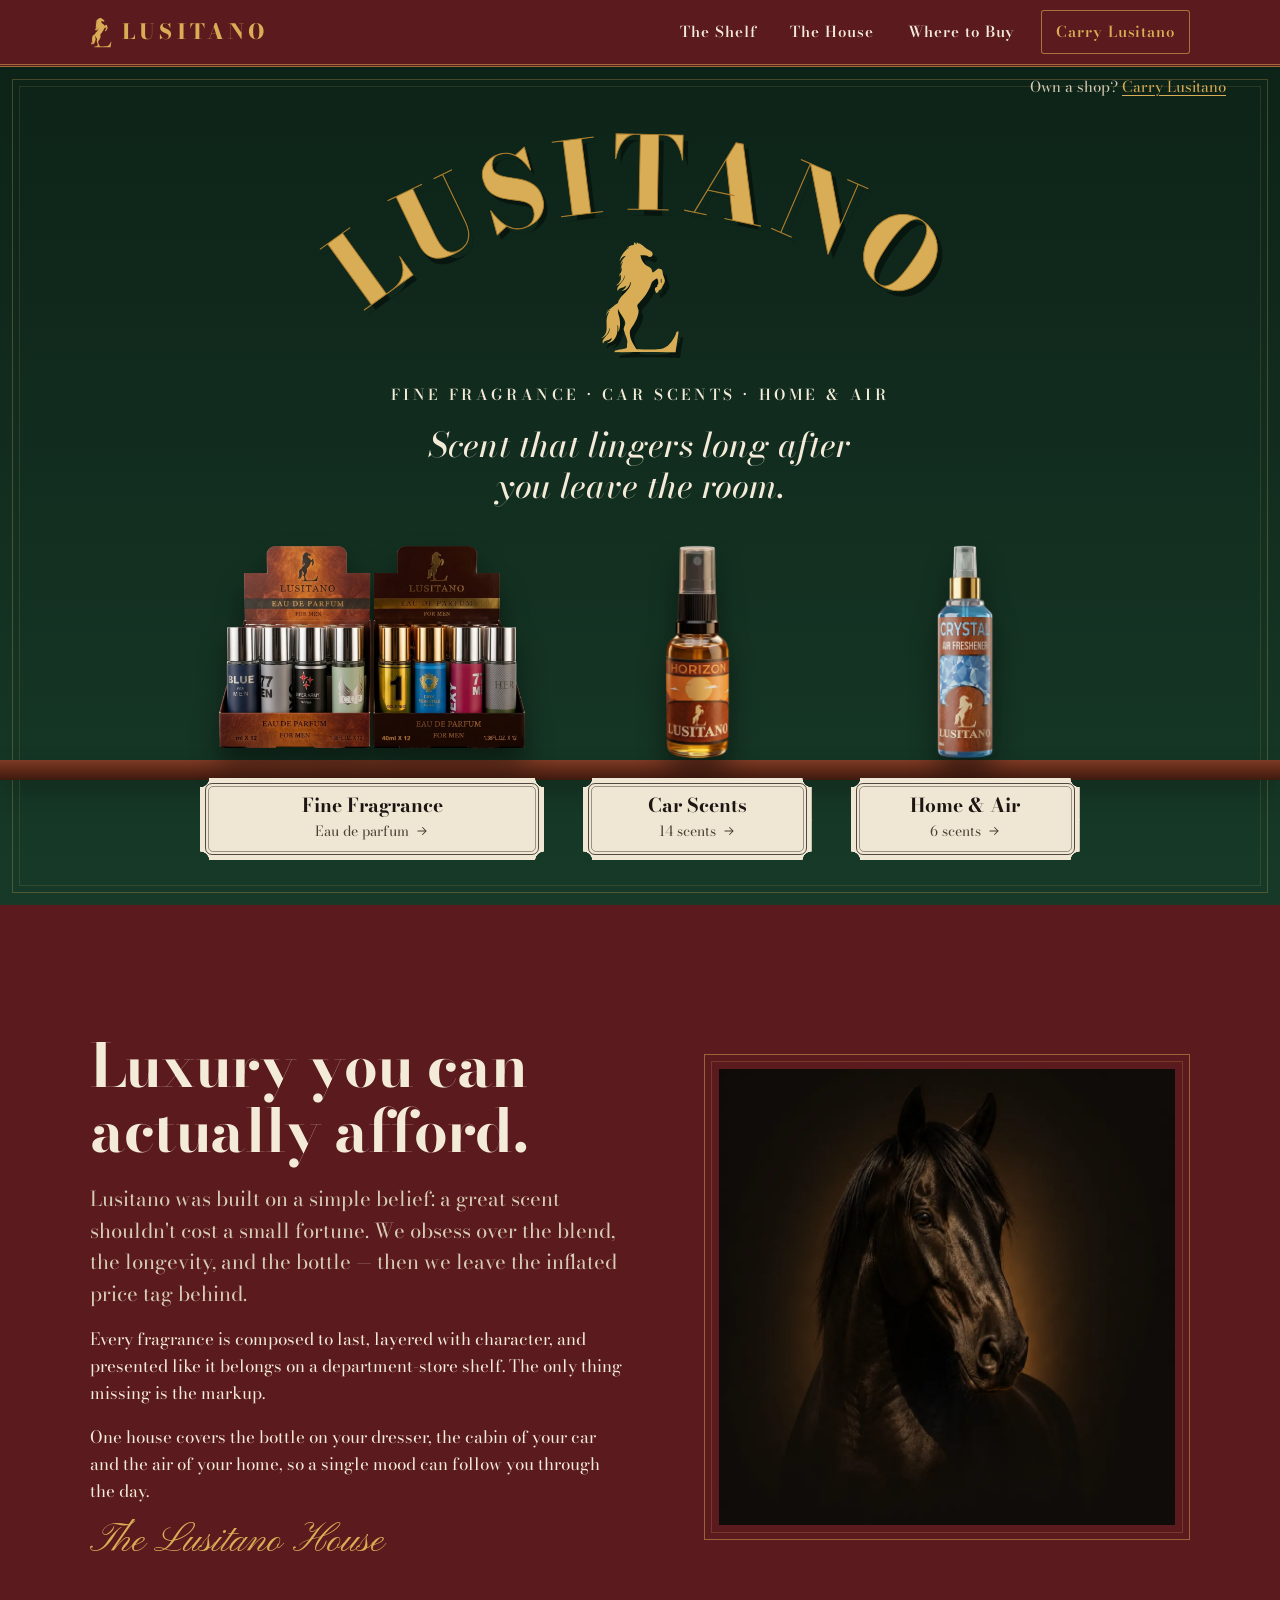
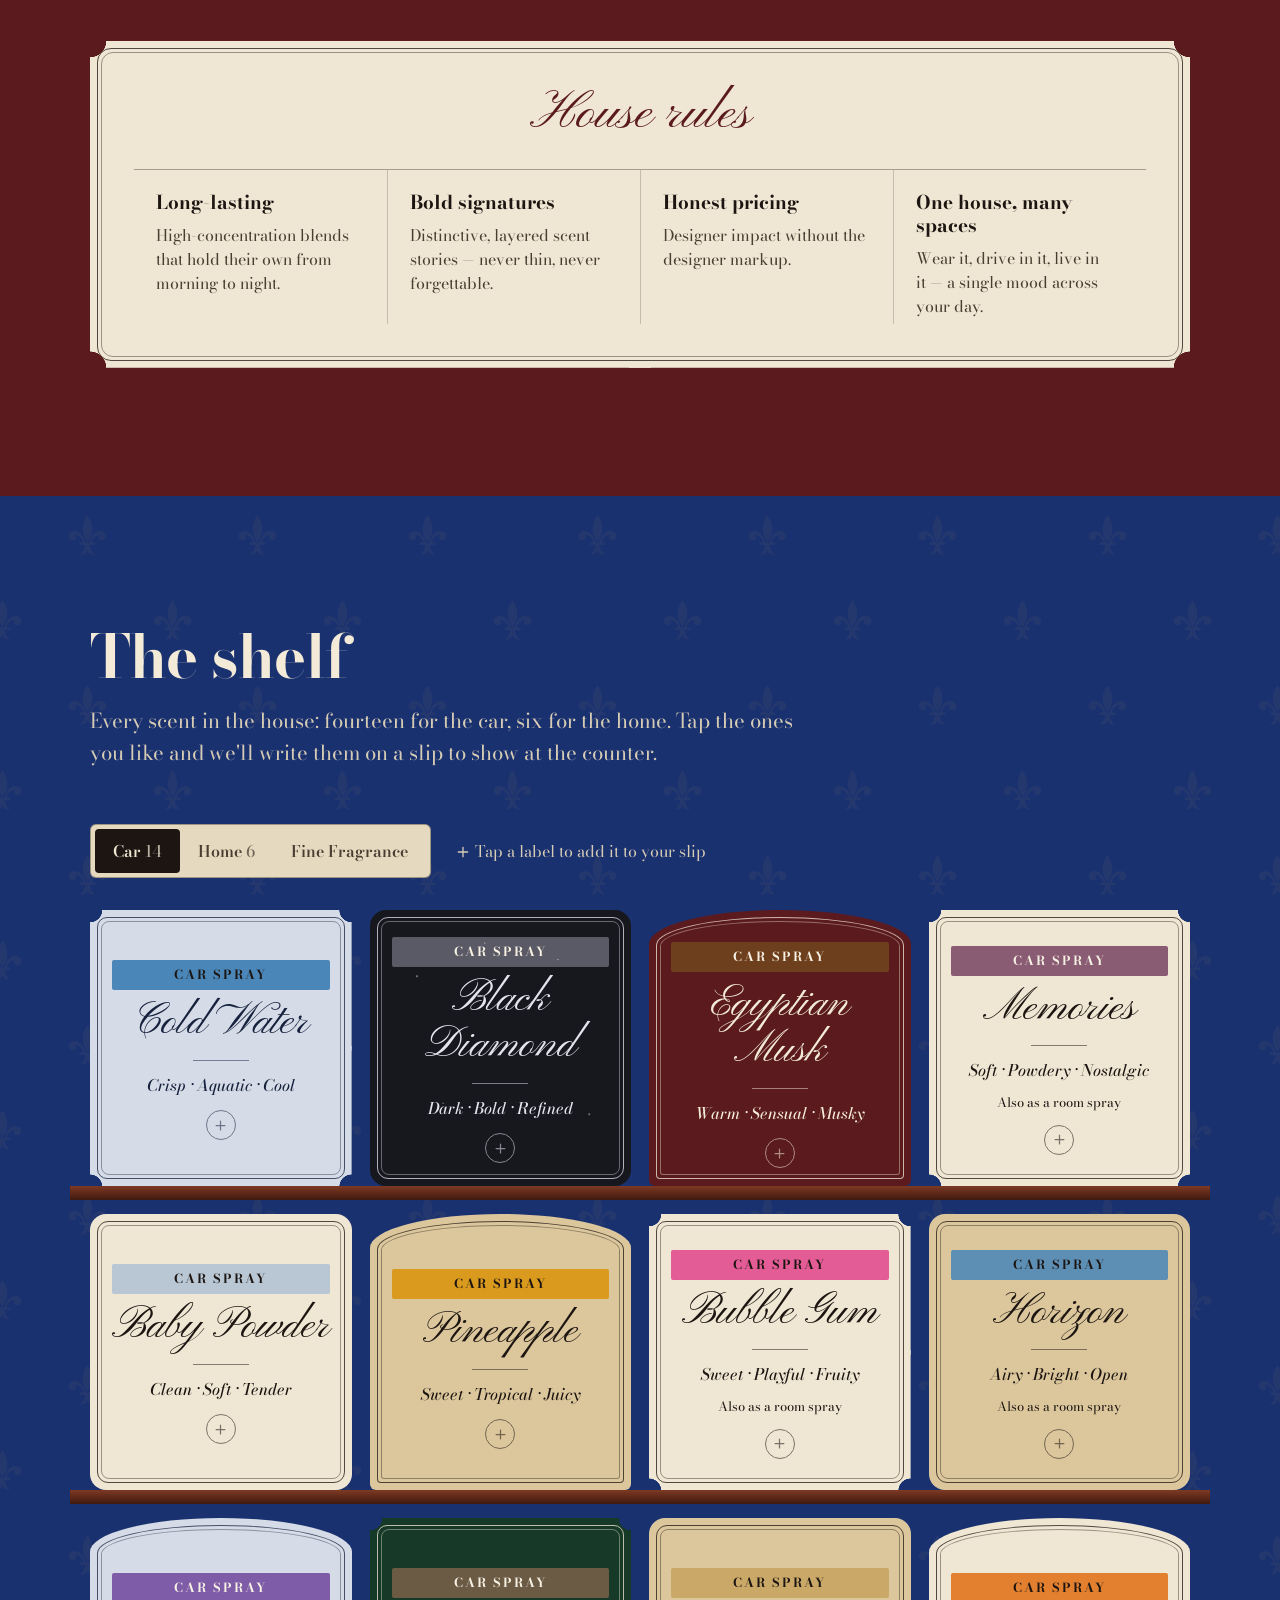
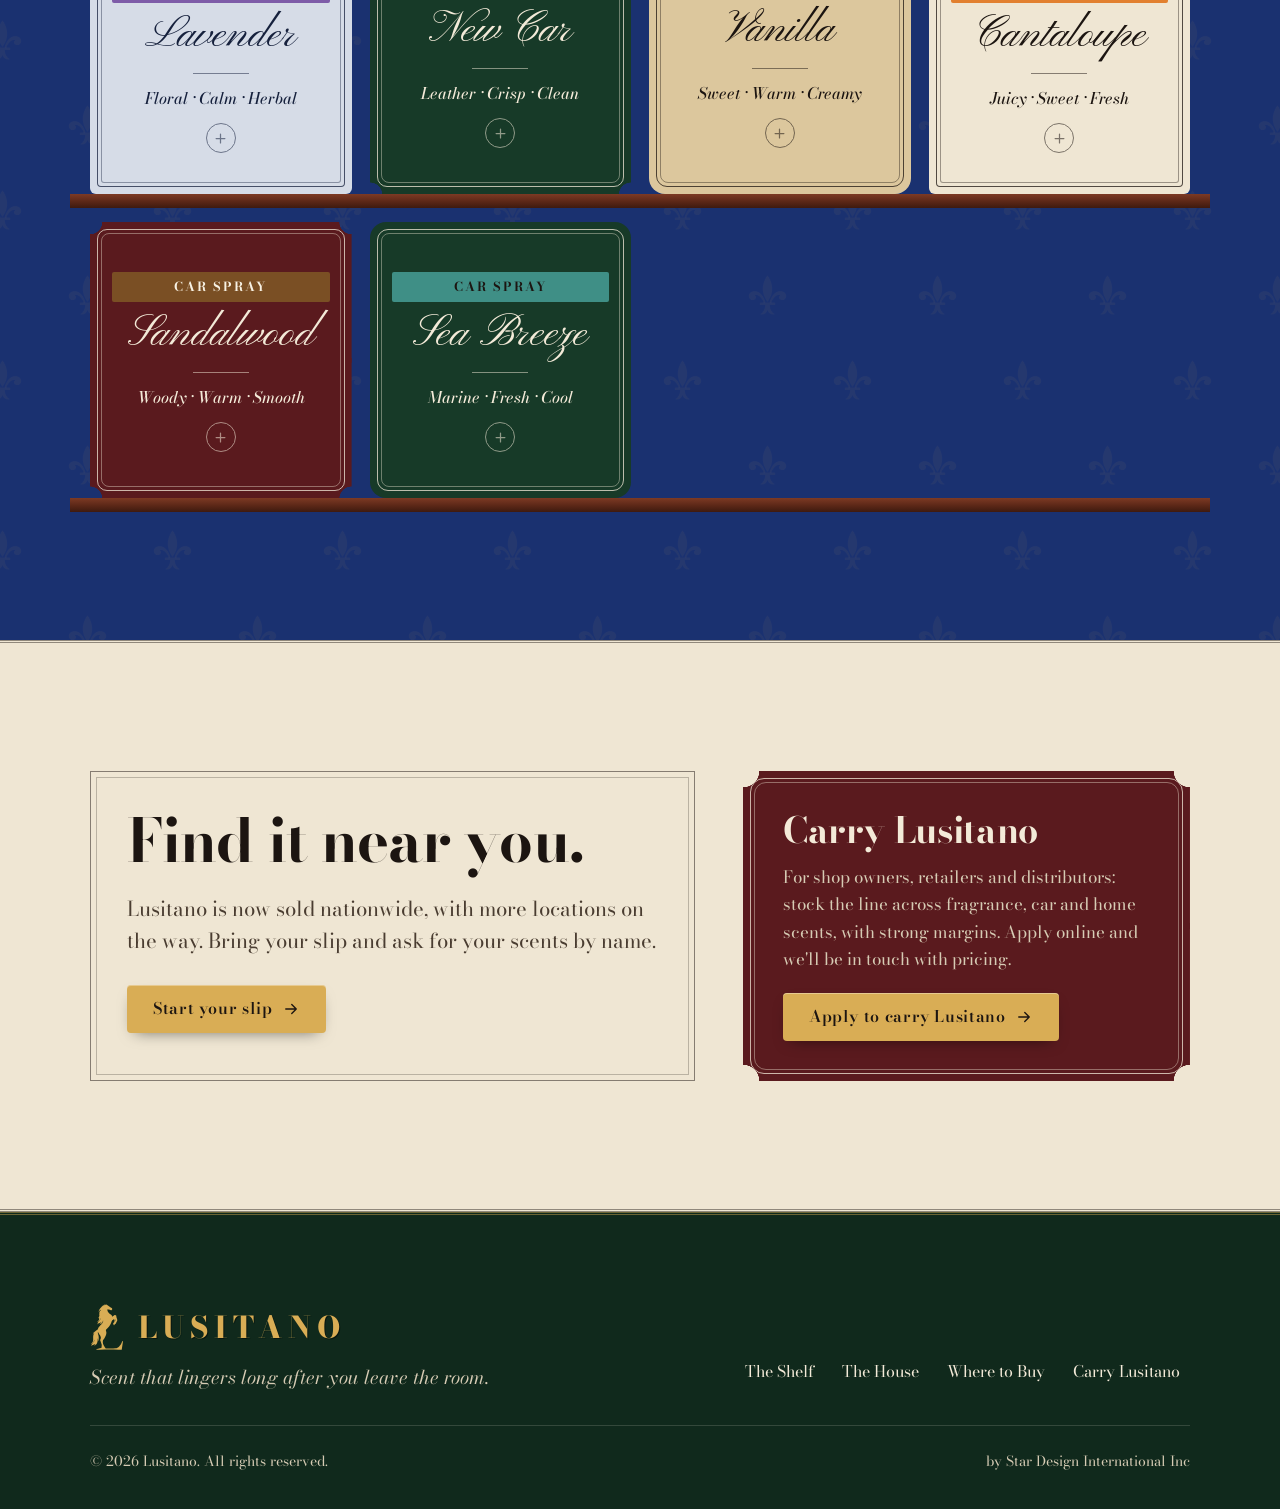
==== commit 7bff4dcc: "Remove New Orleans wording; Lusitano now sells nationwide Co-Authored-By: Claude Opus 5.5 <noreply@a" ====
--- a/index.html
+++ b/index.html
@@ -3,277 +3,234 @@
 <head>
 <meta charset="UTF-8">
 <meta name="viewport" content="width=device-width, initial-scale=1, viewport-fit=cover">
-<title>Lusitano: signature fragrance, car and home scents</title>
-<meta name="description" content="Lusitano makes bold signature fragrances, car scents and home air fresheners, sold in select New Orleans shops. Wholesale enquiries welcome.">
+<title>Lusitano — Signature Fragrance, Car &amp; Home Scents</title>
+<meta name="description" content="Lusitano crafts bold signature fragrances, car scents, and home air fresheners. Affordable luxury, made to linger. Now available nationwide. Wholesale inquiries welcome.">
 <link rel="canonical" href="https://lusitanoperfume.com/">
 <meta property="og:type" content="website">
 <meta property="og:url" content="https://lusitanoperfume.com/">
-<meta property="og:title" content="Lusitano: signature fragrance, car and home scents">
-<meta property="og:description" content="Lusitano makes bold signature fragrances, car scents and home air fresheners, sold in select New Orleans shops. Wholesale enquiries welcome.">
+<meta property="og:title" content="Lusitano — Signature Fragrance, Car &amp; Home Scents">
+<meta property="og:description" content="Bold signature fragrances, car scents, and home air fresheners. Affordable luxury, made to linger.">
 <meta property="og:image" content="https://lusitanoperfume.com/images/og-cover.jpg">
 <meta property="og:site_name" content="Lusitano">
 <meta name="twitter:card" content="summary_large_image">
-<meta name="theme-color" content="#0d0a07">
+<meta name="theme-color" content="#5a1a1e">
 <link rel="icon" type="image/svg+xml" href="favicon.svg">
-<link rel="preload" href="fonts/young-serif.woff2" as="font" type="font/woff2" crossorigin>
-<link rel="preload" href="fonts/instrument-sans.woff2" as="font" type="font/woff2" crossorigin>
+<link rel="preload" href="fonts/bodoni-moda.woff2" as="font" type="font/woff2" crossorigin>
+<link rel="preload" href="fonts/pinyon-script.woff2" as="font" type="font/woff2" crossorigin>
 <link rel="stylesheet" href="styles.css">
 <script>document.documentElement.classList.add('js')</script>
 <script type="application/ld+json">
-{"@context":"https://schema.org","@type":"Organization","name":"Lusitano","url":"https://lusitanoperfume.com/","logo":"https://lusitanoperfume.com/favicon.svg","description":"Signature fragrances, car scents and home air fresheners, sold in select New Orleans shops.","parentOrganization":{"@type":"Organization","name":"Star Design International Inc"}}
+{"@context":"https://schema.org","@type":"Organization","name":"Lusitano","url":"https://lusitanoperfume.com/","logo":"https://lusitanoperfume.com/favicon.svg","description":"Signature fragrances, car scents and home air fresheners, available nationwide.","parentOrganization":{"@type":"Organization","name":"Star Design International Inc"}}
 </script>
 </head>
 <body>
 <svg width="0" height="0" aria-hidden="true" style="position:absolute"><symbol id="horseMark" viewBox="822.80 273.86 277.03 388.39"><path transform="matrix(1,0,0,-1,1033.657,418.74708)" d="M0 0C1.201 1.134-.022 4.557-.046 6.034-.064 7.209 .557 8.403 .476 9.471 .398 10.495-.183 13.814-1.399 14.179-2.278 11.052-2.428 7.162-2.112 3.906-2.052 3.285-1.524-1.439 0 0M-136.891 29.08C-139.986 26.578-139.642 21.987-140.446 18.445L-141.102 24.425-139.026 29.789-142.924 26.246C-143.793 28.637-139.394 30.169-137.981 31.943-134.559 36.237-133.401 48.391-133.351 53.903L-136.895 45.759C-137.873 44.602-137.632 46.519-137.534 47.091-136.083 55.61-133.119 64.056-129.791 71.988-130.779 72.474-132.027 70.385-132.514 69.745-134.268 67.439-136.155 64.551-136.9 61.715-138.33 61.693-137.481 64.561-137.288 65.299-134.645 75.355-126.924 84.226-119.867 91.494-130.223 90.707-134.712 83.29-139.84 75.653-140.329 74.924-141.263 73.438-141.134 75.525-135.677 93.495-123.917 108.929-108.521 119.523-112.001 120.624-115.668 115.917-118.105 114.918-118.43 114.784-119.267 114.732-119.154 115.261-112.171 122.118-103.019 127.631-92.908 127.675-92.747 130.79-93.798 134.534-91.139 136.885-90.313 135.965-83.939 129.495-82.985 130.518-82.925 132.682-84.912 135.183-82.628 136.885-82.249 136.882-78.837 133.578-77.799 133.151-76.357 132.557-75.369 133.486-73.53 132.569-66.628 129.128-57.614 120.817-50.864 116.171-46.051 112.859-37.905 109.099-34.065 106.016-28.076 101.209-27.647 90.256-36.287 87.725-43.529 85.603-45.387 90.35-51.049 91.869-51.868 92.089-56.545 92.92-57.091 92.92H-70.923C-68.465 80.56-63.466 69.158-53.907 60.637-45.95 53.543-36.231 54.13-32.067 42.755-31.111 40.144-31.303 33.623-27.852 35.294-23.158 37.567-13.559 47.299-9.385 48.098-7.511 48.457 .516 45.263 1.82 44.012 3.701 42.208 4.275 31.91 5.18 28.22 7.363 19.323 14.368 10.008 10.561 1.151 9.524-1.261-.891-21.011-1.792-21.963-3.291-23.546-5.288-23.02-6.764-24.084-8.688-25.471-13.399-35.471-16.586-34.706-22.999-27.105-26.01-13.63-12.05-13.471L-14.814-11.995C-15.298-8.266-11.255-6.116-10.675-2.44-10.122 1.063-10.903 15.739-16.534 14.75-21.405 10.792-29.211 7.593-32.045 1.906-34.67-3.363-36.52-10.244-39.103-15.862-48.423-36.137-58.015-48.339-72.706-64.542-74.571-66.599-80.219-72.617-81.007-74.68-82.925-79.702-77.867-87.707-77.313-93.287-75.945-107.074-86.086-128.672-93.327-140.391-97.694-147.458-105.059-154.511-106.206-162.978-108.585-180.535-101.967-194.192-93.478-208.758-91.739-211.743-85.344-222.736-82.99-223.802-79.966-225.172-78.668-223.95-76.281-224.131-54.271-225.799-25.232-225.597-3.191-223.434 20.078-221.149 37.891-196.936 46.949-177.104 47.981-174.845 50.598-166.263 51.425-165.265 52.589-163.862 56.354-164.818 58.173-164.573L47.539-235.506C38.214-234.933 28.82-235.156 19.488-234.821-30.666-233.02-80.594-233.455-130.832-234.821-139.929-235.068-149.08-234.578-158.173-234.791-158.18-233.418-158.07-229.872-156.996-229.06-155.746-228.115-147.07-226.283-144.828-225.791-139.087-224.532-120.156-223.027-117.393-219.177-114.724-215.457-116.672-212.888-116.347-209.649-115.633-202.549-114.176-199.91-115.938-192.204-118.104-182.731-122.839-174.828-125.287-163.958-125.801-161.674-127.503-159.038-127.644-157.035-127.945-152.763-122.881-143.649-122.178-138.494-120.282-124.579-135.505-110.38-141.268-98.367L-146.822-87.25V-97.536C-146.822-101.67-142.45-113.774-141.476-119.145-139.079-132.364-138.412-146.312-142.538-159.275L-146.105-165.983C-145.872-158.172-143.267-148.229-148.942-141.869-144.857-168.03-153.548-201.627-184.413-203.939-178.414-199.873-169.681-196.574-167.528-188.901-167.283-188.028-166.971-186.876-168.439-187.279-170.377-187.812-174.07-190.793-176.627-191.864-183.65-194.804-197.604-195.557-195.773-205.709-199.163-203.263-199.184-198.356-197.93-194.679-195.292-186.942-182.093-176.109-177.648-167.435-175.221-162.701-173.13-156.386-174.131-151.083-176.451-163.023-182.11-174.159-191.984-181.472-194.963-183.678-198.932-186.583-202.855-186.206-192.424-179.068-186.068-170.054-185.098-157.147-184.119-144.118-186.651-132.302-184.224-119.008-182.821-111.324-179.561-104.342-175.898-97.542L-182.281-101.799C-184.19-104.359-186.143-106.625-186.553-109.944-187.674-110.142-187.319-108.966-187.202-108.238-185.944-100.406-180.027-95.272-173.072-92.207-173.146-90.626-176.233-91.92-177.004-92.181L-187.25-97.539C-184.907-94.72-181.56-93.376-178.566-91.515-168.526-85.274-165.864-83.213-157.087-75.212-154.617-72.961-148.91-70.551-147.547-69.147-146.227-67.789-145.179-62.081-144.121-59.805-134.801-39.76-104.845-23.189-103.528-1.033-103.459 .124-103.474 3.232-104.964 3.541-106.215-11.239-118.604-28.037-134.763-26.95-132.235-24.834-128.973-23.696-126.31-21.578-122.402-18.469-119.978-14.685-117.744-10.283-117.321-8.978-126.841-14.196-127.682-14.532-135.18-17.53-147.221-17.884-146.464-28.372-152.52-20.537-146.658-13.724-141.837-7.47-133.97 2.732-122.74 11.674-124.13 26.239L-127.328 15.615C-130.894 7.774-136.51-.04-143.761-4.836-146.108-6.388-149.625-9.117-152.493-8.163-149.279-5.336-145.213-2.288-142.583 1.078-141.387 2.608-136.891 10.319-136.891 11.701Z" fill="currentColor"/></symbol></svg>
 <a class="skip" href="#main">Skip to content</a>
-<header class="nav">
-  <div class="container nav__in">
-    <a class="brand" href="index.html" aria-label="Lusitano, home">
+
+<header class="fascia">
+  <div class="wrap fascia-in">
+    <a class="brand" href="#top" aria-label="Lusitano, home">
       <svg aria-hidden="true" viewBox="0 0 277.03 388.39"><use href="#horseMark"/></svg>
-      <span>Lusitano</span>
+      <b>LUSITANO</b>
     </a>
     <button class="slip-btn" type="button" data-open-slip aria-label="Open your counter slip">
       <svg viewBox="0 0 24 24" fill="none" stroke="currentColor" stroke-width="1.6" stroke-linecap="round" stroke-linejoin="round" aria-hidden="true"><path d="M6 3h12v18l-2-1.5L14 21l-2-1.5L10 21l-2-1.5L6 21z"/><path d="M9 8h6M9 12h6"/></svg>
-      <span class="slip-btn__label">Your slip</span> <b data-slip-count>0</b>
+      <span class="count" data-slip-count>0</span>
     </button>
     <button class="menu-btn" type="button" aria-expanded="false" aria-controls="site-nav">
       <svg viewBox="0 0 24 24" fill="none" stroke="currentColor" stroke-width="1.8" stroke-linecap="round" aria-hidden="true"><path d="M4 7h16M4 12h16M4 17h16"/></svg>
-      <span class="menu-btn__label">Menu</span>
+      <span>Menu</span>
     </button>
-    <nav class="nav__links" id="site-nav" aria-label="Main">
-      <a href="#shelf">The shelf</a>
-      <a href="#counter">Where to buy</a>
-      <a class="btn btn--secondary" href="wholesale.html">Carry Lusitano</a>
+    <nav id="site-nav" aria-label="Main">
+      <button class="menu-close" type="button" aria-label="Close menu"><svg viewBox="0 0 24 24" fill="none" stroke="currentColor" stroke-width="1.8" stroke-linecap="round" aria-hidden="true"><path d="M6 6l12 12M18 6 6 18"/></svg></button>
+      <a href="#shelf">The Shelf</a>
+      <a href="#house">The House</a>
+      <a href="#counter">Where to Buy</a>
+      <a class="trade" href="wholesale.html">Carry Lusitano</a>
     </nav>
   </div>
 </header>
+<div class="scrim" aria-hidden="true"></div>
+
 <main id="main">
-<section class="hero" id="top" aria-labelledby="hero-title">
-  <div class="container hero__in">
-    <div class="hero__field grained">
-      <figure class="car"><img src="images/car-hero.webp" width="387" height="1295" alt="A Lusitano Horizon car spray bottle, amber glass with an orange label" decoding="async"></figure>
-      <figure class="mid"><img src="images/fragrance-hero.webp" width="1700" height="1177" alt="Two Lusitano eau de parfum display boxes, each holding a row of twelve bottles" fetchpriority="high"></figure>
-      <figure class="home"><img src="images/home-hero.webp" width="362" height="1400" alt="A Lusitano Crystal room spray, a tall blue bottle with a gold cap" decoding="async"></figure>
-    </div>
-    <div class="hero__foot">
-      <h1 id="hero-title">Scent that lingers long after you leave the room.</h1>
-      <div class="hero__side">
-        <p class="lead">Fine fragrance, car and room sprays, sold in select New Orleans shops.</p>
-        <div class="actions">
-          <a class="btn btn--primary" href="#shelf">See the shelf</a>
-          <a class="btn btn--secondary" href="#counter">Where to buy</a>
-        </div>
-      </div>
-    </div>
-  </div>
-</section>
-
-<section class="stack" aria-labelledby="stack-title">
-  <div class="container cols">
-    <div class="stack__pane">
-      <h2 id="stack-title">One house, many spaces</h2>
-      <p class="lead">From the bottle on your dresser to the cabin of your car to the air of your home.</p>
-    </div>
-    <div class="stack__panels">
-      <article class="space">
-        <p class="space__verb" aria-hidden="true">Wear it.</p>
-        <h3>Fine fragrance</h3>
-        <p>Long-wearing eau de parfum in bold, layered signatures, designed to be noticed and priced to be yours.</p>
-      </article>
-      <article class="space">
-        <p class="space__verb" aria-hidden="true">Drive in it.</p>
-        <h3>Car scents</h3>
-        <p>Concentrated oil-based sprays in signature scents like Horizon. A few mists and the cabin smells like a boutique for weeks, not days.</p>
-      </article>
-      <article class="space">
-        <p class="space__verb" aria-hidden="true">Live in it.</p>
-        <h3>Home &amp; air</h3>
-        <p>Fine-mist room sprays that turn an ordinary space into one people remember walking into.</p>
-      </article>
-    </div>
-  </div>
-</section>
-
-<section class="shelf" id="shelf" aria-labelledby="shelf-title">
-  <div class="container">
-    <div class="shelf__head">
-      <h2 id="shelf-title">Ask for these by name</h2>
-      <p class="lead">Fourteen for the car, six for the home. Add the ones you like to a slip to show at the counter.</p>
-    </div>
-    <div class="seg" role="tablist" aria-label="Scent collections">
-      <button type="button" role="tab" id="tab-car" aria-controls="panel-car" aria-selected="true">Car scents</button>
-      <button type="button" role="tab" id="tab-home" aria-controls="panel-home" aria-selected="false" tabindex="-1">Room sprays</button>
-    </div>
-    <div class="panel" id="panel-car" role="tabpanel" aria-labelledby="tab-car">
-      <h3 class="panel__title">Car scents</h3>
-      <ul class="list">
-        <li class="row" style="--scent: var(--scent-cold-water)">
-          <div><span class="row__name">Cold Water</span><span class="row__mood">Crisp, aquatic, cool</span></div>
-          <button class="pick" type="button" aria-pressed="false" data-scent="Cold Water" data-fmt="Car spray"><span class="off">Add</span><span class="on">On your slip</span><span class="visually-hidden"> Cold Water, car spray</span></button>
-        </li>
-        <li class="row" style="--scent: var(--scent-black-diamond)">
-          <div><span class="row__name">Black Diamond</span><span class="row__mood">Dark, bold, refined</span></div>
-          <button class="pick" type="button" aria-pressed="false" data-scent="Black Diamond" data-fmt="Car spray"><span class="off">Add</span><span class="on">On your slip</span><span class="visually-hidden"> Black Diamond, car spray</span></button>
-        </li>
-        <li class="row" style="--scent: var(--scent-egyptian-musk)">
-          <div><span class="row__name">Egyptian Musk</span><span class="row__mood">Warm, sensual, musky</span></div>
-          <button class="pick" type="button" aria-pressed="false" data-scent="Egyptian Musk" data-fmt="Car spray"><span class="off">Add</span><span class="on">On your slip</span><span class="visually-hidden"> Egyptian Musk, car spray</span></button>
-        </li>
-        <li class="row" style="--scent: var(--scent-memories)">
-          <div><span class="row__name">Memories</span><span class="row__mood">Soft, powdery, nostalgic</span><span class="row__also">Also as a room spray</span></div>
-          <button class="pick" type="button" aria-pressed="false" data-scent="Memories" data-fmt="Car spray"><span class="off">Add</span><span class="on">On your slip</span><span class="visually-hidden"> Memories, car spray</span></button>
-        </li>
-        <li class="row" style="--scent: var(--scent-baby-powder)">
-          <div><span class="row__name">Baby Powder</span><span class="row__mood">Clean, soft, tender</span></div>
-          <button class="pick" type="button" aria-pressed="false" data-scent="Baby Powder" data-fmt="Car spray"><span class="off">Add</span><span class="on">On your slip</span><span class="visually-hidden"> Baby Powder, car spray</span></button>
-        </li>
-        <li class="row" style="--scent: var(--scent-pineapple)">
-          <div><span class="row__name">Pineapple</span><span class="row__mood">Sweet, tropical, juicy</span></div>
-          <button class="pick" type="button" aria-pressed="false" data-scent="Pineapple" data-fmt="Car spray"><span class="off">Add</span><span class="on">On your slip</span><span class="visually-hidden"> Pineapple, car spray</span></button>
-        </li>
-        <li class="row" style="--scent: var(--scent-bubble-gum)">
-          <div><span class="row__name">Bubble Gum</span><span class="row__mood">Sweet, playful, fruity</span><span class="row__also">Also as a room spray</span></div>
-          <button class="pick" type="button" aria-pressed="false" data-scent="Bubble Gum" data-fmt="Car spray"><span class="off">Add</span><span class="on">On your slip</span><span class="visually-hidden"> Bubble Gum, car spray</span></button>
-        </li>
-        <li class="row" style="--scent: var(--scent-horizon)">
-          <div><span class="row__name">Horizon</span><span class="row__mood">Airy, bright, open</span><span class="row__also">Also as a room spray</span></div>
-          <button class="pick" type="button" aria-pressed="false" data-scent="Horizon" data-fmt="Car spray"><span class="off">Add</span><span class="on">On your slip</span><span class="visually-hidden"> Horizon, car spray</span></button>
-        </li>
-        <li class="row" style="--scent: var(--scent-lavender)">
-          <div><span class="row__name">Lavender</span><span class="row__mood">Floral, calm, herbal</span></div>
-          <button class="pick" type="button" aria-pressed="false" data-scent="Lavender" data-fmt="Car spray"><span class="off">Add</span><span class="on">On your slip</span><span class="visually-hidden"> Lavender, car spray</span></button>
-        </li>
-        <li class="row" style="--scent: var(--scent-new-car)">
-          <div><span class="row__name">New Car</span><span class="row__mood">Leather, crisp, clean</span></div>
-          <button class="pick" type="button" aria-pressed="false" data-scent="New Car" data-fmt="Car spray"><span class="off">Add</span><span class="on">On your slip</span><span class="visually-hidden"> New Car, car spray</span></button>
-        </li>
-        <li class="row" style="--scent: var(--scent-vanilla)">
-          <div><span class="row__name">Vanilla</span><span class="row__mood">Sweet, warm, creamy</span></div>
-          <button class="pick" type="button" aria-pressed="false" data-scent="Vanilla" data-fmt="Car spray"><span class="off">Add</span><span class="on">On your slip</span><span class="visually-hidden"> Vanilla, car spray</span></button>
-        </li>
-        <li class="row" style="--scent: var(--scent-cantaloupe)">
-          <div><span class="row__name">Cantaloupe</span><span class="row__mood">Juicy, sweet, fresh</span></div>
-          <button class="pick" type="button" aria-pressed="false" data-scent="Cantaloupe" data-fmt="Car spray"><span class="off">Add</span><span class="on">On your slip</span><span class="visually-hidden"> Cantaloupe, car spray</span></button>
-        </li>
-        <li class="row" style="--scent: var(--scent-sandalwood)">
-          <div><span class="row__name">Sandalwood</span><span class="row__mood">Woody, warm, smooth</span></div>
-          <button class="pick" type="button" aria-pressed="false" data-scent="Sandalwood" data-fmt="Car spray"><span class="off">Add</span><span class="on">On your slip</span><span class="visually-hidden"> Sandalwood, car spray</span></button>
-        </li>
-        <li class="row" style="--scent: var(--scent-sea-breeze)">
-          <div><span class="row__name">Sea Breeze</span><span class="row__mood">Marine, fresh, cool</span></div>
-          <button class="pick" type="button" aria-pressed="false" data-scent="Sea Breeze" data-fmt="Car spray"><span class="off">Add</span><span class="on">On your slip</span><span class="visually-hidden"> Sea Breeze, car spray</span></button>
-        </li>
-      </ul>
-    </div>
-    <div class="panel" id="panel-home" role="tabpanel" aria-labelledby="tab-home">
-      <h3 class="panel__title">Room sprays</h3>
-      <ul class="list">
-        <li class="row" style="--scent: var(--scent-mango)">
-          <div><span class="row__name">Mango</span><span class="row__mood">Tropical, sweet, juicy</span></div>
-          <button class="pick" type="button" aria-pressed="false" data-scent="Mango" data-fmt="Room spray"><span class="off">Add</span><span class="on">On your slip</span><span class="visually-hidden"> Mango, room spray</span></button>
-        </li>
-        <li class="row" style="--scent: var(--scent-ocean)">
-          <div><span class="row__name">Ocean</span><span class="row__mood">Marine, cool, clean</span></div>
-          <button class="pick" type="button" aria-pressed="false" data-scent="Ocean" data-fmt="Room spray"><span class="off">Add</span><span class="on">On your slip</span><span class="visually-hidden"> Ocean, room spray</span></button>
-        </li>
-        <li class="row" style="--scent: var(--scent-horizon)">
-          <div><span class="row__name">Horizon</span><span class="row__mood">Airy, bright, open</span><span class="row__also">Also as a car spray</span></div>
-          <button class="pick" type="button" aria-pressed="false" data-scent="Horizon" data-fmt="Room spray"><span class="off">Add</span><span class="on">On your slip</span><span class="visually-hidden"> Horizon, room spray</span></button>
-        </li>
-        <li class="row" style="--scent: var(--scent-bubble-gum)">
-          <div><span class="row__name">Bubble Gum</span><span class="row__mood">Sweet, playful, fruity</span><span class="row__also">Also as a car spray</span></div>
-          <button class="pick" type="button" aria-pressed="false" data-scent="Bubble Gum" data-fmt="Room spray"><span class="off">Add</span><span class="on">On your slip</span><span class="visually-hidden"> Bubble Gum, room spray</span></button>
-        </li>
-        <li class="row" style="--scent: var(--scent-memories)">
-          <div><span class="row__name">Memories</span><span class="row__mood">Soft, powdery, nostalgic</span><span class="row__also">Also as a car spray</span></div>
-          <button class="pick" type="button" aria-pressed="false" data-scent="Memories" data-fmt="Room spray"><span class="off">Add</span><span class="on">On your slip</span><span class="visually-hidden"> Memories, room spray</span></button>
-        </li>
-        <li class="row" style="--scent: var(--scent-crystal)">
-          <div><span class="row__name">Crystal</span><span class="row__mood">Clean, crisp, pure</span></div>
-          <button class="pick" type="button" aria-pressed="false" data-scent="Crystal" data-fmt="Room spray"><span class="off">Add</span><span class="on">On your slip</span><span class="visually-hidden"> Crystal, room spray</span></button>
-        </li>
-      </ul>
-    </div>
-  </div>
-</section>
-
-<section class="house" id="house" aria-labelledby="house-title">
-  <div class="container cols">
-    <figure class="house__photo" data-slot="house" data-alt="The Lusitano horse, or the founders' own photograph of the house">
-      <img src="images/maison-1200.webp" width="1200" height="1200" loading="lazy" decoding="async" alt="A dark Lusitano horse in low golden light, the breed the house is named for">
-    </figure>
-    <div class="house__copy">
-      <h2 id="house-title">Luxury you can actually afford.</h2>
-      <p class="lead">Lusitano was built on a simple belief: a great scent shouldn’t cost a small fortune.</p>
-      <p>We obsess over the blend, the longevity and the bottle, then we leave the inflated price tag behind. Every fragrance is composed to last, layered with character, and presented like it belongs on a department-store shelf. The only thing missing is the markup.</p>
-      <p class="signoff">The Lusitano House</p>
-    </div>
-  </div>
-</section>
-
-<section class="rules" aria-labelledby="rules-title">
-  <div class="container cols">
-    <h2 id="rules-title">Made to last. Made to move.</h2>
-    <dl>
-      <div><dt>Long-lasting</dt><dd>High-concentration blends that hold their own from morning to night.</dd></div>
-      <div><dt>Bold signatures</dt><dd>Distinctive, layered scent stories. Never thin, never forgettable.</dd></div>
-      <div><dt>Honest pricing</dt><dd>Designer impact without the designer markup.</dd></div>
-    </dl>
-  </div>
-</section>
-
-<section class="counter grained" id="counter" aria-labelledby="counter-title">
-  <div class="container cols">
-    <div class="counter__buy">
-      <h2 id="counter-title">Find it in New Orleans</h2>
-      <p class="lead">Lusitano is stocked in select shops around New Orleans, with more on the way. Bring your slip and ask for your scents by name.</p>
-      <p class="soon">The list of shops is coming soon.</p>
-      <div class="actions">
-        <a class="btn btn--secondary" href="#shelf">Make your slip</a>
-      </div>
-    </div>
-    <div class="counter__trade">
+<section class="window" id="top" aria-labelledby="sign-title">
+  <div class="window-frame" aria-hidden="true"></div>
+  <p class="trade-line">Own a shop? <a href="wholesale.html">Carry Lusitano</a></p>
+  <div class="sign">
+    <h1 id="sign-title">
+      <svg viewBox="0 0 1000 340" role="img" aria-label="Lusitano">
+        <defs><path id="arch" d="M70 330 A560 560 0 0 1 930 330"/><linearGradient id="glint" gradientUnits="userSpaceOnUse" x1="0" y1="0" x2="420" y2="160" gradientTransform="translate(-700 0)"><stop offset="0" stop-color="#fff6dc" stop-opacity="0"/><stop offset=".36" stop-color="#fff6dc" stop-opacity="0"/><stop offset=".5" stop-color="#fff6dc" stop-opacity=".9"/><stop offset=".64" stop-color="#fff6dc" stop-opacity="0"/><stop offset="1" stop-color="#fff6dc" stop-opacity="0"/></linearGradient></defs>
+        <g class="shade-layer" fill="#081610" color="#081610" transform="translate(6 7)">
+          <text font-family="Bodoni Moda, Didot, serif" font-weight="800" font-size="132" letter-spacing="10" text-anchor="middle"><textPath href="#arch" startOffset="50%">LUSITANO</textPath></text>
+          <use href="#horseMark" x="446" y="168" width="108" height="152"/>
+        </g>
+        <g class="leaf-layer" fill="#d9ad55" color="#d9ad55" stroke="#a97b2c" stroke-width="1.2">
+          <text font-family="Bodoni Moda, Didot, serif" font-weight="800" font-size="132" letter-spacing="10" text-anchor="middle"><textPath href="#arch" startOffset="50%">LUSITANO</textPath></text>
+          <use href="#horseMark" x="446" y="168" width="108" height="152" stroke="none"/>
+        </g>
+        <g class="glint-layer" fill="url(#glint)" color="#fff6dc" aria-hidden="true">
+          <text font-family="Bodoni Moda, Didot, serif" font-weight="800" font-size="132" letter-spacing="10" text-anchor="middle"><textPath href="#arch" startOffset="50%">LUSITANO</textPath></text>
+        </g>
+      </svg>
+    </h1>
+    <p class="sign-sub">Fine&nbsp;Fragrance · Car&nbsp;Scents · Home&nbsp;&amp;&nbsp;Air</p>
+    <p class="sign-tag">Scent that lingers long after you leave the room.</p>
+  </div>
+
+  <div class="display">
+    <div class="display-row" aria-hidden="true">
+      <figure class="fr"><img src="images/fragrance.webp" width="1100" height="766" alt=""></figure>
+      <figure><img src="images/car.webp" width="280" height="900" alt=""></figure>
+      <figure><img src="images/home.webp" width="243" height="900" alt=""></figure>
+    </div>
+    <div class="ledge" aria-hidden="true"></div>
+    <div class="tags">
+      <a class="label tag" href="#shelf" data-tab="fragrance">
+        <span class="t1">Fine Fragrance</span>
+        <span class="t2">Eau de parfum <svg viewBox="0 0 24 24" fill="none" stroke="currentColor" stroke-width="1.8" stroke-linecap="round" stroke-linejoin="round" aria-hidden="true"><path d="M5 12h14M13 6l6 6-6 6"/></svg></span>
+      </a>
+      <a class="label tag" href="#shelf" data-tab="car">
+        <span class="t1">Car Scents</span>
+        <span class="t2">14 scents <svg viewBox="0 0 24 24" fill="none" stroke="currentColor" stroke-width="1.8" stroke-linecap="round" stroke-linejoin="round" aria-hidden="true"><path d="M5 12h14M13 6l6 6-6 6"/></svg></span>
+      </a>
+      <a class="label tag" href="#shelf" data-tab="home">
+        <span class="t1">Home &amp; Air</span>
+        <span class="t2">6 scents <svg viewBox="0 0 24 24" fill="none" stroke="currentColor" stroke-width="1.8" stroke-linecap="round" stroke-linejoin="round" aria-hidden="true"><path d="M5 12h14M13 6l6 6-6 6"/></svg></span>
+      </a>
+    </div>
+  </div>
+</section>
+
+<section class="section on-oxblood" id="house" aria-labelledby="house-title">
+  <div class="wrap">
+    <div class="house">
+      <div class="house-copy">
+        <h2 id="house-title">Luxury you can actually afford.</h2>
+        <p class="lede">Lusitano was built on a simple belief: a great scent shouldn't cost a small fortune. We obsess over the blend, the longevity, and the bottle — then we leave the inflated price tag behind.</p>
+        <p>Every fragrance is composed to last, layered with character, and presented like it belongs on a department-store shelf. The only thing missing is the markup.</p>
+        <p>One house covers the bottle on your dresser, the cabin of your car and the air of your home, so a single mood can follow you through the day.</p>
+        <p class="signoff script">The Lusitano House</p>
+      </div>
+      <figure class="portrait">
+        <img src="images/maison.webp" width="960" height="960" loading="lazy" decoding="async" alt="A dark Lusitano horse in low golden light, the animal the house is named for">
+      </figure>
+    </div>
+
+    <div class="label rules">
+      <h3>House rules</h3>
+      <dl>
+        <div><dt>Long-lasting</dt><dd>High-concentration blends that hold their own from morning to night.</dd></div>
+        <div><dt>Bold signatures</dt><dd>Distinctive, layered scent stories — never thin, never forgettable.</dd></div>
+        <div><dt>Honest pricing</dt><dd>Designer impact without the designer markup.</dd></div>
+        <div><dt>One house, many spaces</dt><dd>Wear it, drive in it, live in it — a single mood across your day.</dd></div>
+      </dl>
+    </div>
+  </div>
+</section>
+
+<section class="section on-cobalt" id="shelf" aria-labelledby="shelf-title">
+  <div class="wrap">
+    <div class="section-head">
+      <h2 id="shelf-title">The shelf</h2>
+      <p class="lede">Every scent in the house: fourteen for the car, six for the home. Tap the ones you like and we'll write them on a slip to show at the counter.</p>
+    </div>
+    <div class="shelf-bar">
+      <div class="tabs" role="tablist" aria-label="Scent collections">
+        <button role="tab" id="tab-car" aria-controls="panel-car" aria-selected="true" data-tab="car">Car<span class="n">14</span></button>
+        <button role="tab" id="tab-home" aria-controls="panel-home" aria-selected="false" tabindex="-1" data-tab="home">Home<span class="n">6</span></button>
+        <button role="tab" id="tab-fragrance" aria-controls="panel-fragrance" aria-selected="false" tabindex="-1" data-tab="fragrance">Fine Fragrance</button>
+      </div>
+      <p class="shelf-hint"><svg viewBox="0 0 24 24" fill="none" stroke="currentColor" stroke-width="2" stroke-linecap="round" aria-hidden="true"><path d="M12 5v14M5 12h14"/></svg>Tap a label to add it to your slip</p>
+    </div>
+
+    <ul class="labels" id="panel-car" role="tabpanel" aria-labelledby="tab-car">
+        <li><button class="label scent" type="button" aria-pressed="false" data-scent="Cold Water" data-fmt="Car spray" style="--stock:#d6dce7;--print:#16213d;--rule-c:#16213d;--band:#4a86b8;--band-ink:#1c1511"><span class="fmt">Car spray</span><span class="nm script">Cold Water</span><span class="rl" aria-hidden="true"></span><span class="md">Crisp · Aquatic · Cool</span><span class="stamp" aria-hidden="true"><svg class="pl" viewBox="0 0 24 24" fill="none" stroke="currentColor" stroke-width="2" stroke-linecap="round"><path d="M12 5v14M5 12h14"/></svg><svg class="ck" viewBox="0 0 24 24" fill="none" stroke="currentColor" stroke-width="2.4" stroke-linecap="round" stroke-linejoin="round"><path d="m5 12.5 4.5 4.5L19 7.5"/></svg></span><span class="sr-only">, add to counter slip</span></button></li>
+        <li><button class="label scent" type="button" aria-pressed="false" data-scent="Black Diamond" data-fmt="Car spray" style="--stock:#17171e;--print:#e4e5ec;--rule-c:#e4e5ec;--band:#5a5a66;--band-ink:#f7f1e3"><span class="diamond-dust" aria-hidden="true"></span><span class="fmt">Car spray</span><span class="nm script">Black Diamond</span><span class="rl" aria-hidden="true"></span><span class="md">Dark · Bold · Refined</span><span class="stamp" aria-hidden="true"><svg class="pl" viewBox="0 0 24 24" fill="none" stroke="currentColor" stroke-width="2" stroke-linecap="round"><path d="M12 5v14M5 12h14"/></svg><svg class="ck" viewBox="0 0 24 24" fill="none" stroke="currentColor" stroke-width="2.4" stroke-linecap="round" stroke-linejoin="round"><path d="m5 12.5 4.5 4.5L19 7.5"/></svg></span><span class="sr-only">, add to counter slip</span></button></li>
+        <li><button class="label scent" type="button" aria-pressed="false" data-scent="Egyptian Musk" data-fmt="Car spray" style="--stock:#5a1a1e;--print:#f3ead8;--rule-c:#f3ead8;--band:#6e3f1c;--band-ink:#f7f1e3"><span class="fmt">Car spray</span><span class="nm script">Egyptian Musk</span><span class="rl" aria-hidden="true"></span><span class="md">Warm · Sensual · Musky</span><span class="stamp" aria-hidden="true"><svg class="pl" viewBox="0 0 24 24" fill="none" stroke="currentColor" stroke-width="2" stroke-linecap="round"><path d="M12 5v14M5 12h14"/></svg><svg class="ck" viewBox="0 0 24 24" fill="none" stroke="currentColor" stroke-width="2.4" stroke-linecap="round" stroke-linejoin="round"><path d="m5 12.5 4.5 4.5L19 7.5"/></svg></span><span class="sr-only">, add to counter slip</span></button></li>
+        <li><button class="label scent" type="button" aria-pressed="false" data-scent="Memories" data-fmt="Car spray" style="--stock:#efe6d3;--print:#1c1511;--rule-c:#1c1511;--band:#8a5c74;--band-ink:#f7f1e3"><span class="fmt">Car spray</span><span class="nm script">Memories</span><span class="rl" aria-hidden="true"></span><span class="md">Soft · Powdery · Nostalgic</span><span class="also">Also as a room spray</span><span class="stamp" aria-hidden="true"><svg class="pl" viewBox="0 0 24 24" fill="none" stroke="currentColor" stroke-width="2" stroke-linecap="round"><path d="M12 5v14M5 12h14"/></svg><svg class="ck" viewBox="0 0 24 24" fill="none" stroke="currentColor" stroke-width="2.4" stroke-linecap="round" stroke-linejoin="round"><path d="m5 12.5 4.5 4.5L19 7.5"/></svg></span><span class="sr-only">, add to counter slip</span></button></li>
+        <li><button class="label scent" type="button" aria-pressed="false" data-scent="Baby Powder" data-fmt="Car spray" style="--stock:#efe6d3;--print:#1c1511;--rule-c:#1c1511;--band:#b9c6d4;--band-ink:#1c1511"><span class="fmt">Car spray</span><span class="nm script">Baby Powder</span><span class="rl" aria-hidden="true"></span><span class="md">Clean · Soft · Tender</span><span class="stamp" aria-hidden="true"><svg class="pl" viewBox="0 0 24 24" fill="none" stroke="currentColor" stroke-width="2" stroke-linecap="round"><path d="M12 5v14M5 12h14"/></svg><svg class="ck" viewBox="0 0 24 24" fill="none" stroke="currentColor" stroke-width="2.4" stroke-linecap="round" stroke-linejoin="round"><path d="m5 12.5 4.5 4.5L19 7.5"/></svg></span><span class="sr-only">, add to counter slip</span></button></li>
+        <li><button class="label scent" type="button" aria-pressed="false" data-scent="Pineapple" data-fmt="Car spray" style="--stock:#dcc79d;--print:#1c1511;--rule-c:#1c1511;--band:#d99a1e;--band-ink:#1c1511"><span class="fmt">Car spray</span><span class="nm script">Pineapple</span><span class="rl" aria-hidden="true"></span><span class="md">Sweet · Tropical · Juicy</span><span class="stamp" aria-hidden="true"><svg class="pl" viewBox="0 0 24 24" fill="none" stroke="currentColor" stroke-width="2" stroke-linecap="round"><path d="M12 5v14M5 12h14"/></svg><svg class="ck" viewBox="0 0 24 24" fill="none" stroke="currentColor" stroke-width="2.4" stroke-linecap="round" stroke-linejoin="round"><path d="m5 12.5 4.5 4.5L19 7.5"/></svg></span><span class="sr-only">, add to counter slip</span></button></li>
+        <li><button class="label scent" type="button" aria-pressed="false" data-scent="Bubble Gum" data-fmt="Car spray" style="--stock:#efe6d3;--print:#1c1511;--rule-c:#1c1511;--band:#e35c95;--band-ink:#1c1511"><span class="fmt">Car spray</span><span class="nm script">Bubble Gum</span><span class="rl" aria-hidden="true"></span><span class="md">Sweet · Playful · Fruity</span><span class="also">Also as a room spray</span><span class="stamp" aria-hidden="true"><svg class="pl" viewBox="0 0 24 24" fill="none" stroke="currentColor" stroke-width="2" stroke-linecap="round"><path d="M12 5v14M5 12h14"/></svg><svg class="ck" viewBox="0 0 24 24" fill="none" stroke="currentColor" stroke-width="2.4" stroke-linecap="round" stroke-linejoin="round"><path d="m5 12.5 4.5 4.5L19 7.5"/></svg></span><span class="sr-only">, add to counter slip</span></button></li>
+        <li><button class="label scent" type="button" aria-pressed="false" data-scent="Horizon" data-fmt="Car spray" style="--stock:#dcc79d;--print:#1c1511;--rule-c:#1c1511;--band:#5d8fb5;--band-ink:#1c1511"><span class="fmt">Car spray</span><span class="nm script">Horizon</span><span class="rl" aria-hidden="true"></span><span class="md">Airy · Bright · Open</span><span class="also">Also as a room spray</span><span class="stamp" aria-hidden="true"><svg class="pl" viewBox="0 0 24 24" fill="none" stroke="currentColor" stroke-width="2" stroke-linecap="round"><path d="M12 5v14M5 12h14"/></svg><svg class="ck" viewBox="0 0 24 24" fill="none" stroke="currentColor" stroke-width="2.4" stroke-linecap="round" stroke-linejoin="round"><path d="m5 12.5 4.5 4.5L19 7.5"/></svg></span><span class="sr-only">, add to counter slip</span></button></li>
+        <li><button class="label scent" type="button" aria-pressed="false" data-scent="Lavender" data-fmt="Car spray" style="--stock:#d6dce7;--print:#16213d;--rule-c:#16213d;--band:#7e5ca8;--band-ink:#f7f1e3"><span class="fmt">Car spray</span><span class="nm script">Lavender</span><span class="rl" aria-hidden="true"></span><span class="md">Floral · Calm · Herbal</span><span class="stamp" aria-hidden="true"><svg class="pl" viewBox="0 0 24 24" fill="none" stroke="currentColor" stroke-width="2" stroke-linecap="round"><path d="M12 5v14M5 12h14"/></svg><svg class="ck" viewBox="0 0 24 24" fill="none" stroke="currentColor" stroke-width="2.4" stroke-linecap="round" stroke-linejoin="round"><path d="m5 12.5 4.5 4.5L19 7.5"/></svg></span><span class="sr-only">, add to counter slip</span></button></li>
+        <li><button class="label scent" type="button" aria-pressed="false" data-scent="New Car" data-fmt="Car spray" style="--stock:#173a28;--print:#f3ead8;--rule-c:#f3ead8;--band:#6b5a44;--band-ink:#f7f1e3"><span class="fmt">Car spray</span><span class="nm script">New Car</span><span class="rl" aria-hidden="true"></span><span class="md">Leather · Crisp · Clean</span><span class="stamp" aria-hidden="true"><svg class="pl" viewBox="0 0 24 24" fill="none" stroke="currentColor" stroke-width="2" stroke-linecap="round"><path d="M12 5v14M5 12h14"/></svg><svg class="ck" viewBox="0 0 24 24" fill="none" stroke="currentColor" stroke-width="2.4" stroke-linecap="round" stroke-linejoin="round"><path d="m5 12.5 4.5 4.5L19 7.5"/></svg></span><span class="sr-only">, add to counter slip</span></button></li>
+        <li><button class="label scent" type="button" aria-pressed="false" data-scent="Vanilla" data-fmt="Car spray" style="--stock:#dcc79d;--print:#1c1511;--rule-c:#1c1511;--band:#c9a868;--band-ink:#1c1511"><span class="fmt">Car spray</span><span class="nm script">Vanilla</span><span class="rl" aria-hidden="true"></span><span class="md">Sweet · Warm · Creamy</span><span class="stamp" aria-hidden="true"><svg class="pl" viewBox="0 0 24 24" fill="none" stroke="currentColor" stroke-width="2" stroke-linecap="round"><path d="M12 5v14M5 12h14"/></svg><svg class="ck" viewBox="0 0 24 24" fill="none" stroke="currentColor" stroke-width="2.4" stroke-linecap="round" stroke-linejoin="round"><path d="m5 12.5 4.5 4.5L19 7.5"/></svg></span><span class="sr-only">, add to counter slip</span></button></li>
+        <li><button class="label scent" type="button" aria-pressed="false" data-scent="Cantaloupe" data-fmt="Car spray" style="--stock:#efe6d3;--print:#1c1511;--rule-c:#1c1511;--band:#e2802f;--band-ink:#1c1511"><span class="fmt">Car spray</span><span class="nm script">Cantaloupe</span><span class="rl" aria-hidden="true"></span><span class="md">Juicy · Sweet · Fresh</span><span class="stamp" aria-hidden="true"><svg class="pl" viewBox="0 0 24 24" fill="none" stroke="currentColor" stroke-width="2" stroke-linecap="round"><path d="M12 5v14M5 12h14"/></svg><svg class="ck" viewBox="0 0 24 24" fill="none" stroke="currentColor" stroke-width="2.4" stroke-linecap="round" stroke-linejoin="round"><path d="m5 12.5 4.5 4.5L19 7.5"/></svg></span><span class="sr-only">, add to counter slip</span></button></li>
+        <li><button class="label scent" type="button" aria-pressed="false" data-scent="Sandalwood" data-fmt="Car spray" style="--stock:#5a1a1e;--print:#f3ead8;--rule-c:#f3ead8;--band:#7a4f24;--band-ink:#f7f1e3"><span class="fmt">Car spray</span><span class="nm script">Sandalwood</span><span class="rl" aria-hidden="true"></span><span class="md">Woody · Warm · Smooth</span><span class="stamp" aria-hidden="true"><svg class="pl" viewBox="0 0 24 24" fill="none" stroke="currentColor" stroke-width="2" stroke-linecap="round"><path d="M12 5v14M5 12h14"/></svg><svg class="ck" viewBox="0 0 24 24" fill="none" stroke="currentColor" stroke-width="2.4" stroke-linecap="round" stroke-linejoin="round"><path d="m5 12.5 4.5 4.5L19 7.5"/></svg></span><span class="sr-only">, add to counter slip</span></button></li>
+        <li><button class="label scent" type="button" aria-pressed="false" data-scent="Sea Breeze" data-fmt="Car spray" style="--stock:#173a28;--print:#f3ead8;--rule-c:#f3ead8;--band:#3f8f86;--band-ink:#1c1511"><span class="fmt">Car spray</span><span class="nm script">Sea Breeze</span><span class="rl" aria-hidden="true"></span><span class="md">Marine · Fresh · Cool</span><span class="stamp" aria-hidden="true"><svg class="pl" viewBox="0 0 24 24" fill="none" stroke="currentColor" stroke-width="2" stroke-linecap="round"><path d="M12 5v14M5 12h14"/></svg><svg class="ck" viewBox="0 0 24 24" fill="none" stroke="currentColor" stroke-width="2.4" stroke-linecap="round" stroke-linejoin="round"><path d="m5 12.5 4.5 4.5L19 7.5"/></svg></span><span class="sr-only">, add to counter slip</span></button></li>
+    </ul>
+    <ul class="labels" id="panel-home" role="tabpanel" aria-labelledby="tab-home" hidden>
+        <li><button class="label scent" type="button" aria-pressed="false" data-scent="Mango" data-fmt="Room spray" style="--stock:#dcc79d;--print:#1c1511;--rule-c:#1c1511;--band:#e88b2a;--band-ink:#1c1511"><span class="fmt">Room spray</span><span class="nm script">Mango</span><span class="rl" aria-hidden="true"></span><span class="md">Tropical · Sweet · Juicy</span><span class="stamp" aria-hidden="true"><svg class="pl" viewBox="0 0 24 24" fill="none" stroke="currentColor" stroke-width="2" stroke-linecap="round"><path d="M12 5v14M5 12h14"/></svg><svg class="ck" viewBox="0 0 24 24" fill="none" stroke="currentColor" stroke-width="2.4" stroke-linecap="round" stroke-linejoin="round"><path d="m5 12.5 4.5 4.5L19 7.5"/></svg></span><span class="sr-only">, add to counter slip</span></button></li>
+        <li><button class="label scent" type="button" aria-pressed="false" data-scent="Ocean" data-fmt="Room spray" style="--stock:#d6dce7;--print:#16213d;--rule-c:#16213d;--band:#245d86;--band-ink:#f7f1e3"><span class="fmt">Room spray</span><span class="nm script">Ocean</span><span class="rl" aria-hidden="true"></span><span class="md">Marine · Cool · Clean</span><span class="stamp" aria-hidden="true"><svg class="pl" viewBox="0 0 24 24" fill="none" stroke="currentColor" stroke-width="2" stroke-linecap="round"><path d="M12 5v14M5 12h14"/></svg><svg class="ck" viewBox="0 0 24 24" fill="none" stroke="currentColor" stroke-width="2.4" stroke-linecap="round" stroke-linejoin="round"><path d="m5 12.5 4.5 4.5L19 7.5"/></svg></span><span class="sr-only">, add to counter slip</span></button></li>
+        <li><button class="label scent" type="button" aria-pressed="false" data-scent="Horizon" data-fmt="Room spray" style="--stock:#dcc79d;--print:#1c1511;--rule-c:#1c1511;--band:#5d8fb5;--band-ink:#1c1511"><span class="fmt">Room spray</span><span class="nm script">Horizon</span><span class="rl" aria-hidden="true"></span><span class="md">Airy · Bright · Open</span><span class="also">Also as a car spray</span><span class="stamp" aria-hidden="true"><svg class="pl" viewBox="0 0 24 24" fill="none" stroke="currentColor" stroke-width="2" stroke-linecap="round"><path d="M12 5v14M5 12h14"/></svg><svg class="ck" viewBox="0 0 24 24" fill="none" stroke="currentColor" stroke-width="2.4" stroke-linecap="round" stroke-linejoin="round"><path d="m5 12.5 4.5 4.5L19 7.5"/></svg></span><span class="sr-only">, add to counter slip</span></button></li>
+        <li><button class="label scent" type="button" aria-pressed="false" data-scent="Bubble Gum" data-fmt="Room spray" style="--stock:#efe6d3;--print:#1c1511;--rule-c:#1c1511;--band:#e35c95;--band-ink:#1c1511"><span class="fmt">Room spray</span><span class="nm script">Bubble Gum</span><span class="rl" aria-hidden="true"></span><span class="md">Sweet · Playful · Fruity</span><span class="also">Also as a car spray</span><span class="stamp" aria-hidden="true"><svg class="pl" viewBox="0 0 24 24" fill="none" stroke="currentColor" stroke-width="2" stroke-linecap="round"><path d="M12 5v14M5 12h14"/></svg><svg class="ck" viewBox="0 0 24 24" fill="none" stroke="currentColor" stroke-width="2.4" stroke-linecap="round" stroke-linejoin="round"><path d="m5 12.5 4.5 4.5L19 7.5"/></svg></span><span class="sr-only">, add to counter slip</span></button></li>
+        <li><button class="label scent" type="button" aria-pressed="false" data-scent="Memories" data-fmt="Room spray" style="--stock:#efe6d3;--print:#1c1511;--rule-c:#1c1511;--band:#8a5c74;--band-ink:#f7f1e3"><span class="fmt">Room spray</span><span class="nm script">Memories</span><span class="rl" aria-hidden="true"></span><span class="md">Soft · Powdery · Nostalgic</span><span class="also">Also as a car spray</span><span class="stamp" aria-hidden="true"><svg class="pl" viewBox="0 0 24 24" fill="none" stroke="currentColor" stroke-width="2" stroke-linecap="round"><path d="M12 5v14M5 12h14"/></svg><svg class="ck" viewBox="0 0 24 24" fill="none" stroke="currentColor" stroke-width="2.4" stroke-linecap="round" stroke-linejoin="round"><path d="m5 12.5 4.5 4.5L19 7.5"/></svg></span><span class="sr-only">, add to counter slip</span></button></li>
+        <li><button class="label scent" type="button" aria-pressed="false" data-scent="Crystal" data-fmt="Room spray" style="--stock:#d6dce7;--print:#16213d;--rule-c:#16213d;--band:#9fc4dd;--band-ink:#1c1511"><span class="fmt">Room spray</span><span class="nm script">Crystal</span><span class="rl" aria-hidden="true"></span><span class="md">Clean · Crisp · Pure</span><span class="stamp" aria-hidden="true"><svg class="pl" viewBox="0 0 24 24" fill="none" stroke="currentColor" stroke-width="2" stroke-linecap="round"><path d="M12 5v14M5 12h14"/></svg><svg class="ck" viewBox="0 0 24 24" fill="none" stroke="currentColor" stroke-width="2.4" stroke-linecap="round" stroke-linejoin="round"><path d="m5 12.5 4.5 4.5L19 7.5"/></svg></span><span class="sr-only">, add to counter slip</span></button></li>
+    </ul>
+    <div class="label fragrance-note" id="panel-fragrance" role="tabpanel" aria-labelledby="tab-fragrance" hidden>
+      <img src="images/fragrance.webp" width="1100" height="766" loading="lazy" decoding="async" alt="Two Lusitano eau de parfum display boxes, each holding a row of bottles">
+      <div>
+        <h3>Fine Fragrance</h3>
+        <p>Long-wearing eau de parfum in bold, layered signatures — designed to be noticed, priced to be yours.</p>
+        <p>The fragrance line is sold in store. Ask at the counter to try the bottles on display.</p>
+      </div>
+    </div>
+  </div>
+</section>
+
+<section class="section on-paper" id="counter" aria-labelledby="counter-title">
+  <div class="wrap counter">
+    <div class="counter-main">
+      <h2 id="counter-title">Find it near you.</h2>
+      <p class="lede">Lusitano is now sold nationwide, with more locations on the way. Bring your slip and ask for your scents by name.</p>
+      <a class="btn btn-leaf" href="#shelf" data-start-slip>
+        <span data-slip-cta>Start your slip</span>
+        <svg viewBox="0 0 24 24" fill="none" stroke="currentColor" stroke-width="1.8" stroke-linecap="round" stroke-linejoin="round" aria-hidden="true"><path d="M5 12h14M13 6l6 6-6 6"/></svg>
+      </a>
+    </div>
+    <div class="label trade-card">
       <h3>Carry Lusitano</h3>
-      <p>For shop owners, retailers and distributors: stock the line across fragrance, car and home scents, with strong margins. Apply online and we’ll be in touch with pricing.</p>
-      <a class="btn btn--secondary" href="wholesale.html">Apply to carry Lusitano</a>
+      <p>For shop owners, retailers and distributors: stock the line across fragrance, car and home scents, with strong margins. Apply online and we'll be in touch with pricing.</p>
+      <a class="btn btn-leaf" href="wholesale.html">Apply to carry Lusitano
+        <svg viewBox="0 0 24 24" fill="none" stroke="currentColor" stroke-width="1.8" stroke-linecap="round" stroke-linejoin="round" aria-hidden="true"><path d="M5 12h14M13 6l6 6-6 6"/></svg>
+      </a>
     </div>
   </div>
 </section>
 </main>
 
-<aside class="slip" aria-labelledby="slip-title" data-slip hidden>
-  <div class="slip__in">
-    <div class="slip__head">
-      <div>
-        <h2 id="slip-title">Your counter slip</h2>
-        <p class="slip__count" data-slip-summary>0 scents</p>
-      </div>
-      <button class="slip__toggle" type="button" aria-expanded="true" aria-label="Fold the slip"><svg viewBox="0 0 24 24" fill="none" stroke="currentColor" stroke-width="1.8" stroke-linecap="round" stroke-linejoin="round" aria-hidden="true"><path d="m6 9 6 6 6-6"/></svg></button>
-    </div>
-    <div class="slip__body">
+<aside class="slip" aria-labelledby="slip-title" data-slip>
+  <div class="slip-paper">
+    <div class="slip-head">
+      <h2 id="slip-title"><span class="script">Counter slip</span><span data-slip-summary>0 scents</span></h2>
+      <button class="slip-toggle" type="button" aria-expanded="true" aria-label="Collapse slip"><svg viewBox="0 0 24 24" fill="none" stroke="currentColor" stroke-width="1.8" stroke-linecap="round" stroke-linejoin="round" aria-hidden="true"><path d="m6 9 6 6 6-6"/></svg></button>
+    </div>
+    <div class="slip-body">
       <ol data-slip-list></ol>
-      <p class="slip__note">Show this in any shop that carries Lusitano and ask for these by name.</p>
-      <div class="slip__actions">
-        <button class="btn btn--primary" type="button" data-slip-share>Share the list</button>
-        <button class="btn btn--secondary" type="button" data-slip-clear>Clear</button>
-      </div>
-      <p class="slip__status" role="status" aria-live="polite"></p>
+      <p class="slip-note">Show this at any shop that carries Lusitano and ask for these by name.</p>
+      <div class="slip-actions">
+        <button class="btn btn-ink" type="button" data-slip-share>Share list</button>
+        <button class="btn btn-line" type="button" data-slip-clear>Clear</button>
+      </div>
+      <p class="slip-status" role="status" aria-live="polite"></p>
     </div>
   </div>
 </aside>
 
 <footer class="foot">
-  <div class="container">
-    <a class="foot__mast" href="#top" aria-label="Lusitano, home"><svg aria-hidden="true" viewBox="0 0 277.03 388.39"><use href="#horseMark"/></svg><span>Lusitano</span></a>
-    <p class="foot__tag">Scent that lingers long after you leave the room.</p>
-    <nav class="foot__links" aria-label="Footer">
-      <a href="#shelf">The shelf</a>
-      <a href="#house">The house</a>
-      <a href="#counter">Where to buy</a>
+  <div class="wrap foot-in">
+    <div>
+      <div class="foot-mark"><svg aria-hidden="true" viewBox="0 0 277.03 388.39"><use href="#horseMark"/></svg><b class="gilt">LUSITANO</b></div>
+      <p class="foot-tag">Scent that lingers long after you leave the room.</p>
+    </div>
+    <nav aria-label="Footer">
+      <a href="#shelf">The Shelf</a>
+      <a href="#house">The House</a>
+      <a href="#counter">Where to Buy</a>
       <a href="wholesale.html">Carry Lusitano</a>
     </nav>
-    <div class="foot__legal">
-      <span>© <span data-year>2026</span> Lusitano</span>
+    <div class="foot-legal">
+      <span>© <span data-year>2026</span> Lusitano. All rights reserved.</span>
       <span>by Star Design International Inc</span>
     </div>
   </div>
--- a/styles.css
+++ b/styles.css
@@ -1,330 +1,487 @@
-/* Hallmark · shape: Feature Stack · genre: atmospheric · theme: Spore (deal 2/3, seed new-orleans-fragrance-house-5bc0·57af8329·2026-10-26·r0) · redesign: full
- * hero: Ledge · nav: edge-aligned · footer: mast · imagery: photographs, the owner's own 4 (the range in the hero, the horse in the house), library none · signature: the shelf, twenty scents by name, a pick puffs its own mist onto the counter slip · spore: head-torch
- * axes: dark/roman-serif/warm · posture: committed · contrast: pass · fold: pass · draw: b0f9bc · job: visit · v2.0.0
- * hero-review: ship · 5 findings · 4 resolved 1 unresolved (the tagline is the owner's) · finish-review: subagent · fix · 8 findings · 6 resolved 1 partial 1 answered (the 1.5px field edge is Spore's spec) · gap: the hero is clean packshots, not a lamp-lit photograph */
-/* Hallmark · pre-emit critique: P4 H4 E4 S4 R3 V4 · weakest: R, the scent mist is motion the theme would refuse; kept because the owner asked for it, it runs only on a pick and never under reduced motion */
-/* Hallmark · dropped arch, glint, sign-title, panel-fragrance, tab-fragrance · the old shop-window sign, its glint and the fragrance tab retire with the old look; fine fragrance now has its own panel in the stack */
-/* Hallmark · dropped "Lusitano Lusitano Lusitano" · the old sign drew the wordmark three times as the h1; the brand mark now sits in the nav and the h1 is the tagline */
-/* Hallmark · reworded "fragrance.webp" to "fragrance-hero.webp", "car.webp" to "car-hero.webp", "home.webp" to "home-hero.webp", "maison.webp" to "maison-1200.webp" · the same photographs, recut larger for the new frames */
-/* Hallmark · reworded "The shelf" to "Ask for these by name", "Wholesale application" to "Your application", "Find it in New Orleans." to "Find it in New Orleans", "Counter slip" to "Your counter slip", "House rules" to "Made to last. Made to move." · the heads now say what the visitor gets */
-/* Hallmark · reworded "1–2 business days" to "1 to 2 business days" · 19 names the dash */
-/* Hallmark · dropped "All rights reserved" · 19 names the stock footer line */
-/* Hallmark · dropped the rules row "One house, many spaces" · the stack section already says it, and the finish review named the echo */
-/* Hallmark · dismissed F4 · the count badge on the slip button and the chosen chip in the shelf switch are states, not second primary buttons; Spore fills the chosen chip */
-/* Hallmark · answered F6 · the trade card head reads Carry Lusitano and holds no figures */
-/* Hallmark · dismissed 77 · the wholesale page is one form and the thank-you page one confirmation; neither is a landing page */
-/* Hallmark · dismissed render · the file shots load no fonts from disk; the localhost shots of the same pages load Young Serif and Instrument Sans */
-@import url("./tokens.css");
-@import url("./base.css");
-
-/* The house's own tokens: faces and the scent colours the mist uses */
-:root {
-  --scent-cold-water: oklch(66% 0.099 246);
-  --scent-black-diamond: oklch(92% 0.01 270);
-  --scent-egyptian-musk: oklch(66% 0.082 55);
-  --scent-memories: oklch(66% 0.069 347);
-  --scent-baby-powder: oklch(82% 0.024 250);
-  --scent-pineapple: oklch(73% 0.145 78);
-  --scent-bubble-gum: oklch(66% 0.177 357);
-  --scent-horizon: oklch(66% 0.079 242);
-  --scent-lavender: oklch(66% 0.120 303);
-  --scent-new-car: oklch(66% 0.040 74);
-  --scent-vanilla: oklch(75% 0.091 83);
-  --scent-cantaloupe: oklch(69% 0.151 56);
-  --scent-sandalwood: oklch(66% 0.082 63);
-  --scent-sea-breeze: oklch(66% 0.079 185);
-  --scent-mango: oklch(72% 0.153 61);
-  --scent-ocean: oklch(66% 0.089 243);
-  --scent-crystal: oklch(80% 0.053 238);
-  --nav-h: 72px;
-  --scrim: oklch(12% 0.008 60 / 0.6);
-  --shadow-bottle: oklch(6% 0.01 60 / 0.7);
-}
-
-@font-face { font-family: "Young Serif"; font-style: normal; font-weight: 400; font-display: swap; src: url("fonts/young-serif.woff2") format("woff2"); }
-@font-face { font-family: "Instrument Sans"; font-style: normal; font-weight: 400 700; font-display: swap; src: url("fonts/instrument-sans.woff2") format("woff2"); }
-@font-face { font-family: "Instrument Sans"; font-style: italic; font-weight: 400 700; font-display: swap; src: url("fonts/instrument-sans-italic.woff2") format("woff2"); }
-
-body { font-synthesis: none; color: var(--color-ink-2); }
-h1, h2, h3 { color: var(--color-ink); }
-h1 { line-height: 1.02; }
-.lead { color: var(--color-ink-2); }
-
-/* ---------- the twelve columns ---------- */
-.cols { display: grid; grid-template-columns: repeat(12, minmax(0, 1fr)); column-gap: var(--gap-columns); }
-
-/* ---------- controls ---------- */
-.btn { display: inline-flex; align-items: center; justify-content: center; gap: var(--space-xs); min-height: 48px; padding: 0 var(--space-lg); border: 0; border-radius: var(--radius-pill); font: 600 var(--text-md)/1 var(--font-body); white-space: nowrap; text-decoration: none; cursor: pointer; transition: background-color var(--dur-micro) var(--ease-out), box-shadow var(--dur-micro) var(--ease-out), transform var(--dur-micro) var(--ease-out); }
-.btn--primary { background: var(--color-accent); color: var(--color-accent-ink); }
-.btn--primary:hover { background: var(--color-accent-2); }
-.btn--secondary { background: transparent; color: var(--color-ink); box-shadow: inset 0 0 0 1.5px var(--color-ink-2); }
-.btn--secondary:hover { box-shadow: inset 0 0 0 1.5px var(--color-ink); background: var(--color-paper-2); }
-.btn:active { transform: translateY(1px); }
-.btn:focus-visible { outline: 2px solid var(--color-focus); outline-offset: 2px; }
-.btn:disabled, .btn[aria-disabled="true"] { opacity: 0.55; cursor: not-allowed; transform: none; }
-.btn[aria-busy="true"] { cursor: progress; }
-.textlink { color: var(--color-ink); text-decoration: underline; text-decoration-color: var(--color-muted); }
-.textlink:hover { text-decoration-color: var(--color-accent); }
-.textlink:focus-visible { outline: 2px solid var(--color-focus); outline-offset: 2px; }
-
-.skip { position: absolute; left: var(--space-md); top: calc(-1 * var(--space-3xl)); z-index: var(--z-toast); padding: var(--space-xs) var(--space-md); background: var(--color-ink); color: var(--color-paper); border-radius: var(--radius-pill); }
-.skip:focus-visible { top: var(--space-md); }
-
-/* ---------- the grain (Spore) ---------- */
-.grained { position: relative; isolation: isolate; }
-.grained::after { content: ""; position: absolute; inset: 0; z-index: var(--z-base); border-radius: inherit; pointer-events: none; opacity: calc(var(--grain) * 1.6); mix-blend-mode: screen;
-  background-image: url("data:image/svg+xml,%3Csvg xmlns='http://www.w3.org/2000/svg' width='200' height='200'%3E%3Cfilter id='n'%3E%3CfeTurbulence type='fractalNoise' baseFrequency='0.9' numOctaves='2'/%3E%3CfeColorMatrix values='0 0 0 0 0.6 0 0 0 0 0.55 0 0 0 0 0.45 0 0 0 0.35 0'/%3E%3C/filter%3E%3Crect width='200' height='200' filter='url(%23n)'/%3E%3C/svg%3E"); }
-.grained > * { position: relative; z-index: calc(var(--z-base) + 1); }
-
-/* ---------- nav: edge-aligned ---------- */
-.nav { position: sticky; top: 0; z-index: var(--z-sticky-nav); background: var(--color-paper); border-bottom: var(--rule-hair) solid var(--color-rule); }
-.nav__in { display: flex; align-items: center; gap: var(--space-lg); min-height: var(--nav-h); }
-.brand { display: inline-flex; align-items: center; gap: var(--space-xs); color: var(--color-ink); text-decoration: none; }
-.brand svg { width: 22px; height: 31px; color: var(--color-accent); flex-shrink: 0; }
-.brand span { font: 400 var(--text-xl)/1 var(--font-display); letter-spacing: var(--tracking-display); }
-.brand:focus-visible { outline: 2px solid var(--color-focus); outline-offset: 4px; border-radius: 4px; }
-.nav__links { margin-left: auto; display: flex; align-items: center; gap: var(--space-xs); }
-.nav__links a { display: inline-flex; align-items: center; min-height: 44px; padding: 0 var(--space-sm); color: var(--color-ink-2); font-size: var(--text-md); font-weight: 500; text-decoration: none; border-radius: var(--radius-pill); transition: color var(--dur-micro) var(--ease-out), background-color var(--dur-micro) var(--ease-out); }
-.nav__links a:hover { color: var(--color-ink); background: var(--color-paper-2); }
-.nav__links a[aria-current="page"] { color: var(--color-ink); }
-.nav__links a:focus-visible { outline: 2px solid var(--color-focus); outline-offset: 2px; }
-.nav__links .btn { margin-left: var(--space-xs); min-height: 44px; }
-.slip-btn { white-space: nowrap; display: none; align-items: center; gap: var(--space-xs); min-height: 44px; padding: 0 var(--space-sm); border: 0; border-radius: var(--radius-pill); background: var(--color-paper-2); color: var(--color-ink); font: 500 var(--text-md)/1 var(--font-body); cursor: pointer; transition: background-color var(--dur-micro) var(--ease-out); }
-.slip-btn:hover { background: var(--color-paper-3); }
-.slip-btn:focus-visible { outline: 2px solid var(--color-focus); outline-offset: 2px; }
-.slip-btn:active { transform: translateY(1px); }
-.slip-btn b { min-width: 24px; height: 24px; padding: 0 var(--space-2xs); border-radius: var(--radius-pill); background: var(--color-accent); color: var(--color-accent-ink); font: 600 var(--text-sm)/24px var(--font-body); text-align: center; }
-.has-slip .slip-btn { display: inline-flex; }
-.menu-btn { display: none; align-items: center; gap: var(--space-xs); min-height: 44px; padding: 0 var(--space-sm); border: 0; border-radius: var(--radius-pill); background: transparent; color: var(--color-ink); font: 500 var(--text-md)/1 var(--font-body); cursor: pointer; }
-.menu-btn:hover { background: var(--color-paper-2); }
-.menu-btn:focus-visible { outline: 2px solid var(--color-focus); outline-offset: 2px; }
-.menu-btn:active { transform: translateY(1px); }
-.menu-btn svg, .slip-btn svg { width: 20px; height: 20px; flex-shrink: 0; }
-
-@media (max-width: 60rem) {
-  :root { --nav-h: 64px; }
-  .js .menu-btn { display: inline-flex; margin-left: auto; }
-  .js.has-slip .slip-btn { margin-left: auto; }
-  .js.has-slip .menu-btn { margin-left: 0; }
-  .js .nav__links { position: fixed; inset: var(--nav-h) 0 auto 0; z-index: var(--z-dropdown); flex-direction: column; align-items: stretch; gap: 0; margin: 0; padding: var(--space-sm) var(--gutter) var(--space-lg); background: var(--color-paper); border-bottom: var(--rule-hair) solid var(--color-rule); }
-  .js .nav__links:not(.is-open) { display: none; }
-  .js .nav__links a { min-height: 52px; padding: 0; font-size: var(--text-lg); border-radius: 0; border-bottom: var(--rule-hair) solid var(--color-rule); }
-  .js .nav__links a:hover { background: transparent; }
-  .js .nav__links .btn { margin: var(--space-md) 0 0; min-height: 48px; justify-content: center; border-radius: var(--radius-pill); border-bottom: 0; }
-  html:not(.js) .nav__in { flex-wrap: wrap; padding-block: var(--space-xs); }
-}
-
-/* ---------- hero: Ledge ---------- */
-.hero { padding-block: var(--space-lg) var(--space-xl); }
-.hero__in { display: grid; grid-template-rows: minmax(0, 1fr) auto; row-gap: var(--space-xl); height: max(560px, calc(100dvh - var(--nav-h) - var(--space-lg) - var(--space-xl))); max-height: 980px; }
-.hero__field { color: var(--color-ink); display: grid; grid-template-columns: minmax(0, 1fr) minmax(0, 3.2fr) minmax(0, 1fr); align-items: end; column-gap: var(--space-xl); min-height: 0; padding: var(--space-xl) var(--space-2xl) var(--space-xl); margin: 0; border-radius: var(--radius-card); background: var(--color-paper-3); box-shadow: inset 0 0 0 var(--rule-hair) var(--color-rule); overflow: hidden; }
-.hero__field img { width: 100%; height: 100%; max-height: 100%; object-fit: contain; object-position: 50% 100%; filter: drop-shadow(0 22px 18px var(--shadow-bottle)); }
-.hero__field .mid { height: 100%; }
-.hero__field .car { height: 54%; }
-.hero__field .home { height: 88%; }
-.hero__field figure { margin: 0; height: 100%; min-height: 0; display: flex; align-items: flex-end; justify-content: center; }
-.hero__foot { display: grid; grid-template-columns: repeat(12, minmax(0, 1fr)); column-gap: var(--gap-columns); align-items: end; }
-.hero__foot h1 { grid-column: 1 / span 8; max-width: 18ch; font-size: clamp(2.5rem, 3.6vw + 0.75rem, 4.5rem); }
-.hero__side { grid-column: 9 / span 4; display: grid; gap: var(--space-lg); }
-.hero__side .lead { max-width: 34ch; }
-.actions { display: flex; flex-wrap: wrap; gap: var(--space-sm); }
-
-/* ---------- stack: one house, many spaces ---------- */
-.stack { padding-block: var(--space-3xl) var(--section-gap-s); }
-.stack .cols { align-items: start; }
-.stack__pane { grid-column: 1 / span 5; position: sticky; top: calc(var(--nav-h) + var(--space-2xl)); display: grid; gap: var(--space-lg); }
-.stack__pane h2 { font-size: var(--text-display); }
-.stack__panels { grid-column: 7 / span 6; display: grid; gap: var(--space-3xl); }
-.space { display: grid; gap: var(--space-md); padding-top: var(--space-xl); border-top: var(--rule-hair) solid var(--color-rule); }
-.space__verb { font: 400 var(--text-section)/1 var(--font-display); letter-spacing: var(--tracking-display); color: var(--color-ink); overflow-wrap: break-word; min-width: 0; }
-.space h3 { font-family: var(--font-body); font-size: var(--text-lg); font-weight: 600; letter-spacing: 0; color: var(--color-ink); }
-.space p { max-width: 46ch; }
+/* Lusitano — Perfumer's Labels
+   One stylesheet for index.html, wholesale.html and wholesale-thanks.html. */
+
+@font-face{font-family:"Bodoni Moda";font-style:normal;font-weight:400 900;font-display:swap;src:url(fonts/bodoni-moda.woff2) format("woff2")}
+@font-face{font-family:"Bodoni Moda";font-style:italic;font-weight:400 900;font-display:swap;src:url(fonts/bodoni-moda-italic.woff2) format("woff2")}
+@font-face{font-family:"Pinyon Script";font-style:normal;font-weight:400;font-display:swap;src:url(fonts/pinyon-script.woff2) format("woff2")}
+
+:root{
+  /* label stock */
+  --glass:#10291c;      /* bottle-green shop glass */
+  --glass-2:#173a28;
+  --oxblood:#5a1a1e;
+  --oxblood-2:#71262b;
+  --cobalt:#1a3170;
+  --cobalt-2:#22408c;
+  --paper:#efe6d3;      /* ivory label */
+  --paper-2:#e5d9bf;
+  --ink:#1c1511;        /* print ink on paper */
+  --ink-soft:#4a3d31;
+  /* gold leaf, always solid */
+  --leaf:#d9ad55;
+  --leaf-deep:#a97b2c;
+  --shade:#081610;      /* sign-painter's shade */
+  --on-dark:#f3ead8;
+  --on-dark-soft:#d6cbb4;
+
+  --serif:"Bodoni Moda","Bodoni 72","Didot",Georgia,serif;
+  --script:"Pinyon Script","Snell Roundhand",cursive;
+
+  --ease-out:cubic-bezier(.23,1,.32,1);
+  --ease-drawer:cubic-bezier(.32,.72,0,1);
+
+  --wrap:1180px;
+  --gutter:clamp(16px,4vw,40px);
+  --rule:1px solid currentColor;
+}
+
+*,*::before,*::after{box-sizing:border-box}
+*{margin:0;padding:0}
+html{-webkit-text-size-adjust:100%;text-size-adjust:100%}
+body{
+  background:var(--glass);
+  color:var(--on-dark);
+  font-family:var(--serif);
+  font-optical-sizing:auto;
+  font-size:17px;
+  line-height:1.6;
+  -webkit-font-smoothing:antialiased;
+  text-rendering:optimizeLegibility;
+}
+img,svg{display:block;max-width:100%}
+a{color:inherit;text-underline-offset:.22em;text-decoration-thickness:1px}
+button{font:inherit;color:inherit;background:none;border:0;cursor:pointer}
+a,button,input,select,textarea,label{-webkit-tap-highlight-color:transparent;touch-action:manipulation}
+::selection{background:var(--leaf);color:var(--ink)}
+:focus-visible{outline:2px solid var(--leaf);outline-offset:3px;border-radius:2px}
+.paper :focus-visible,.paper:focus-visible{outline-color:var(--oxblood)}
+html{scrollbar-color:var(--leaf-deep) var(--glass)}
+
+.sr-only{position:absolute;width:1px;height:1px;padding:0;margin:-1px;overflow:hidden;clip:rect(0 0 0 0);white-space:nowrap;border:0}
+.skip{position:absolute;left:12px;top:-60px;z-index:100;background:var(--paper);color:var(--ink);padding:10px 14px;border-radius:4px;transition:top .2s var(--ease-out)}
+.skip:focus{top:12px}
+
+.wrap{max-width:var(--wrap);margin:0 auto;padding:0 var(--gutter)}
+
+/* ---------- type ---------- */
+h1,h2,h3{font-weight:700;line-height:1.08;letter-spacing:-.015em;text-wrap:balance}
+h2{font-size:clamp(34px,5vw,60px)}
+h3{font-size:clamp(22px,2.2vw,28px);letter-spacing:-.01em}
+p{text-wrap:pretty}
+.lede{font-size:clamp(18px,1.6vw,21px);line-height:1.55;max-width:58ch}
+.caps{font-size:14px;font-weight:600;letter-spacing:.14em;text-transform:uppercase}
+.script{font-family:var(--script);font-weight:400;letter-spacing:0;line-height:1}
+.gilt{color:var(--leaf);text-shadow:.035em .045em 0 var(--shade)}
+
+/* ---------- engraved label frame ----------
+   Double rule inset from the edge, with concave corners cut by masks. */
+.label{
+  position:relative;
+  background:var(--stock,var(--paper));
+  color:var(--print,var(--ink));
+  --notch:14px;
+  -webkit-mask:
+    radial-gradient(circle at 0 0,#0000 var(--notch),#000 calc(var(--notch) + .5px)) top left/51% 51% no-repeat,
+    radial-gradient(circle at 100% 0,#0000 var(--notch),#000 calc(var(--notch) + .5px)) top right/51% 51% no-repeat,
+    radial-gradient(circle at 0 100%,#0000 var(--notch),#000 calc(var(--notch) + .5px)) bottom left/51% 51% no-repeat,
+    radial-gradient(circle at 100% 100%,#0000 var(--notch),#000 calc(var(--notch) + .5px)) bottom right/51% 51% no-repeat;
+          mask:
+    radial-gradient(circle at 0 0,#0000 var(--notch),#000 calc(var(--notch) + .5px)) top left/51% 51% no-repeat,
+    radial-gradient(circle at 100% 0,#0000 var(--notch),#000 calc(var(--notch) + .5px)) top right/51% 51% no-repeat,
+    radial-gradient(circle at 0 100%,#0000 var(--notch),#000 calc(var(--notch) + .5px)) bottom left/51% 51% no-repeat,
+    radial-gradient(circle at 100% 100%,#0000 var(--notch),#000 calc(var(--notch) + .5px)) bottom right/51% 51% no-repeat;
+}
+.label::before,.label::after{content:"";position:absolute;pointer-events:none;border:1px solid var(--rule-c,currentColor)}
+.label::before{inset:7px;border-radius:calc(var(--notch) - 2px);opacity:.75}
+.label::after{inset:11px;border-radius:calc(var(--notch) - 4px);opacity:.4}
+
+/* ---------- buttons ---------- */
+.btn{
+  display:inline-flex;align-items:center;justify-content:center;gap:.6em;
+  min-height:48px;padding:0 26px;border-radius:4px;
+  font-family:var(--serif);font-size:16px;font-weight:600;letter-spacing:.04em;
+  text-decoration:none;white-space:nowrap;
+  transition:transform 160ms var(--ease-out),background-color 200ms,color 200ms,box-shadow 200ms;
+}
+.btn:active{transform:scale(.97)}
+.btn svg{width:18px;height:18px;flex:none}
+.btn-leaf{background:var(--leaf);color:var(--ink);box-shadow:0 1px 0 rgba(255,255,255,.35) inset,0 6px 16px -8px rgba(0,0,0,.6)}
+.btn-ink{background:var(--ink);color:var(--paper)}
+.btn-line{border:1px solid currentColor}
+@media (hover:hover) and (pointer:fine){
+  .btn-leaf:hover{background:#e6bf6e}
+  .btn-ink:hover{background:var(--oxblood)}
+  .btn-line:hover{background:rgba(243,234,216,.1)}
+}
+.btn[disabled]{opacity:.6;cursor:progress}
+.textlink{display:inline-flex;align-items:center;gap:.45em;font-weight:600;text-decoration:underline;text-decoration-color:color-mix(in srgb,currentColor 45%,transparent)}
+.textlink svg{width:16px;height:16px;transition:transform 200ms var(--ease-out)}
+@media (hover:hover) and (pointer:fine){.textlink:hover svg{transform:translateX(3px)}}
+
+/* ---------- fascia (nav) ---------- */
+.fascia{
+  position:sticky;top:0;z-index:40;
+  background:var(--oxblood);
+  border-bottom:3px double rgba(217,173,85,.55);
+  padding-top:env(safe-area-inset-top);
+}
+.fascia-in{display:flex;align-items:center;gap:24px;min-height:64px}
+.brand{display:inline-flex;align-items:center;gap:10px;text-decoration:none}
+.brand svg{width:22px;height:31px;color:var(--leaf)}
+.brand b{font-size:21px;font-weight:800;letter-spacing:.2em;color:var(--leaf)}
+.fascia nav{margin-left:auto;display:flex;align-items:center;gap:6px}
+.fascia nav a{display:inline-flex;align-items:center;min-height:44px;padding:0 14px;font-size:15px;font-weight:600;letter-spacing:.06em;text-decoration:none;color:var(--on-dark);border-radius:3px;transition:background-color 200ms}
+.fascia nav a[aria-current="page"]{color:var(--leaf)}
+@media (hover:hover) and (pointer:fine){.fascia nav a:hover{background:rgba(243,234,216,.08)}}
+.fascia nav a.trade{border:1px solid rgba(217,173,85,.6);color:var(--leaf);margin-left:6px}
+.slip-btn{display:none;align-items:center;gap:8px;min-height:44px;padding:0 12px;font-size:15px;font-weight:600;color:var(--leaf)}
+.slip-btn svg{width:20px;height:20px}
+.slip-btn .count{min-width:22px;height:22px;padding:0 6px;border-radius:11px;background:var(--leaf);color:var(--ink);font-size:13px;line-height:22px;text-align:center}
+.has-slip .slip-btn{display:inline-flex}
+.menu-btn{display:none;align-items:center;gap:8px;min-height:44px;min-width:44px;padding:0 10px;font-size:15px;font-weight:600;letter-spacing:.06em}
+.menu-btn svg{width:22px;height:22px}
+
+@media (max-width:860px){
+  .fascia-in{min-height:58px;gap:8px}
+  .brand b{font-size:18px}
+  .menu-btn{display:inline-flex;margin-left:auto}
+  .has-slip .slip-btn{margin-left:auto}
+  .has-slip .menu-btn{margin-left:0}
+  .fascia nav{
+    position:fixed;inset:0 0 0 auto;width:min(86vw,360px);
+    flex-direction:column;align-items:stretch;gap:0;margin:0;
+    padding:calc(78px + env(safe-area-inset-top)) 20px calc(24px + env(safe-area-inset-bottom));
+    background:var(--oxblood);border-left:3px double rgba(217,173,85,.55);
+    transform:translateX(100%);visibility:hidden;
+    transition:transform 320ms var(--ease-drawer),visibility 0s linear 320ms;
+    z-index:45;
+  }
+  .fascia nav a{min-height:56px;font-size:20px;border-bottom:1px solid rgba(243,234,216,.14);border-radius:0}
+  .fascia nav a.trade{margin:18px 0 0;justify-content:center;border-radius:4px}
+  .menu-open .fascia nav{transform:none;visibility:visible;transition:transform 320ms var(--ease-drawer)}
+  .scrim{position:fixed;inset:0;background:rgba(5,12,8,.55);z-index:39;opacity:0;visibility:hidden;transition:opacity 240ms,visibility 0s linear 240ms}
+  .menu-open .scrim{opacity:1;visibility:visible;transition:opacity 240ms}
+  .menu-open{overflow:hidden}
+  .menu-close{position:absolute;top:calc(12px + env(safe-area-inset-top));right:12px;width:44px;height:44px;display:grid;place-items:center}
+  .menu-close svg{width:22px;height:22px}
+}
+@media (min-width:861px){.menu-close,.scrim{display:none}.slip-btn{order:3}.fascia nav{order:2}}
+.has-slip.menu-open .slip{visibility:hidden}
+
+/* ---------- the shop window (hero) ---------- */
+.window{
+  position:relative;overflow:hidden;
+  background:linear-gradient(180deg,#0d2318 0%,var(--glass) 30%,var(--glass-2) 100%);
+  padding:clamp(28px,5vh,56px) 0 0;
+}
+.window-frame{position:absolute;inset:12px;border:1px solid rgba(217,173,85,.28);pointer-events:none}
+.window-frame::after{content:"";position:absolute;inset:6px;border:1px solid rgba(217,173,85,.14)}
+.sign{text-align:center;position:relative}
+.sign h1{margin:0 auto;width:min(760px,92vw)}
+.sign h1 svg{width:100%;height:auto;overflow:visible}
+.sign-sub{text-wrap:balance;padding:0 var(--gutter);margin-top:clamp(6px,1.4vh,14px);color:var(--on-dark);font-size:clamp(12px,1.25vw,15px);font-weight:600;letter-spacing:.24em;text-transform:uppercase}
+.sign-tag{margin:clamp(10px,2vh,18px) auto 0;max-width:22ch;font-style:italic;font-weight:500;font-size:clamp(22px,2.7vw,34px);line-height:1.22;color:var(--on-dark)}
+
+.display{position:relative;margin-top:clamp(18px,4vh,40px)}
+.display-row{display:grid;grid-template-columns:1.5fr 1fr 1fr;align-items:end;gap:clamp(12px,3vw,48px);max-width:960px;margin:0 auto;padding:0 var(--gutter)}
+.display-row figure{display:flex;justify-content:center;align-items:flex-end;height:clamp(140px,24vh,250px)}
+.display-row img{max-height:100%;width:auto;filter:drop-shadow(0 18px 14px rgba(0,0,0,.45))}
+.display-row .fr img{max-width:100%;height:auto;max-height:100%}
+.ledge{height:20px;background:linear-gradient(180deg,#7d3a24 0,#5b2717 55%,#3e1a0f 100%);box-shadow:0 10px 24px -6px rgba(0,0,0,.55)}
+.tags{display:grid;grid-template-columns:1.5fr 1fr 1fr;gap:clamp(12px,3vw,48px);max-width:960px;margin:0 auto;padding:0 var(--gutter) clamp(26px,5vh,48px)}
+.tag{
+  --stock:var(--paper);--notch:9px;
+  display:block;margin-top:-2px;padding:16px 18px 18px;text-decoration:none;text-align:center;
+  transform-origin:50% 0;
+  transition:transform 220ms var(--ease-out);
+}
+.tag::before{inset:5px}.tag::after{inset:8px}
+.tag .t1{display:block;font-size:clamp(16px,1.5vw,20px);font-weight:700;line-height:1.15}
+.tag .t2{display:flex;align-items:center;justify-content:center;gap:6px;margin-top:4px;font-size:14px;color:var(--ink-soft)}
+.tag .t2 svg{width:14px;height:14px}
+.tag:active{transform:scale(.98)}
+@media (hover:hover) and (pointer:fine){.tag:hover{transform:rotate(-1.2deg) translateY(2px)}}
+.trade-line{position:absolute;right:calc(var(--gutter) + 14px);top:8px;font-size:15px;color:var(--on-dark-soft)}
+.trade-line a{color:var(--leaf)}
+
+@media (max-width:700px){
+  .display-row,.tags{gap:10px}
+  .tag{padding:12px 8px 14px}
+  .tag .t2{font-size:13px}
+  .trade-line{display:none}
+}
+
+/* gilding burnish: the one authored moment */
+@keyframes burnish{from{clip-path:inset(0 100% 0 0)}to{clip-path:inset(0 0 0 0)}}
+.js .sign h1 .leaf-layer{animation:burnish 1100ms var(--ease-out) 120ms both}
+
+/* ---------- sections ---------- */
+.section{padding:clamp(72px,11vw,128px) 0}
+.on-oxblood{background:var(--oxblood);color:var(--on-dark)}
+.on-cobalt{background:var(--cobalt);color:var(--on-dark)}
+/* soft fleur-de-lis wallpaper behind the shelf */
+#shelf{background-image:url("data:image/svg+xml,%3Csvg xmlns='http://www.w3.org/2000/svg' width='150' height='150' viewBox='0 0 150 150'%3E%3Cdefs%3E%3Cg id='f'%3E%3Cpath d='M50 3C58 14 62 27 60 40C59 48 55 56 50 63C45 56 41 48 40 40C38 27 42 14 50 3Z'/%3E%3Cpath d='M45 63C41 50 34 41 24 39C14 37 7 43 8 51C9 57 15 60 20 58C25 56 25 50 21 48C24 46 29 47 33 51C38 56 41 61 42 66Z'/%3E%3Cpath d='M55 63C59 50 66 41 76 39C86 37 93 43 92 51C91 57 85 60 80 58C75 56 75 50 79 48C76 46 71 47 67 51C62 56 59 61 58 66Z'/%3E%3Crect x='33' y='64' width='34' height='6' rx='2'/%3E%3Cpath d='M45 70C45 79 41 86 34 91C42 92 48 88 50 81C52 88 58 92 66 91C59 86 55 79 55 70Z'/%3E%3C/g%3E%3C/defs%3E%3Cg fill='%23d9ad55' fill-opacity='0.06'%3E%3Cuse href='%23f' transform='translate(18 16) scale(.39)'/%3E%3Cuse href='%23f' transform='translate(93 91) scale(.39)'/%3E%3C/g%3E%3C/svg%3E");background-size:170px 170px;background-position:center top}
+.on-paper{background:var(--paper);color:var(--ink)}
+.on-glass{background:var(--glass);color:var(--on-dark)}
+.section-head{max-width:720px;margin-bottom:clamp(32px,5vw,56px)}
+.section-head .lede{margin-top:16px}
+.on-paper .lede{color:var(--ink-soft)}
+.on-oxblood .lede,.on-cobalt .lede{color:var(--on-dark-soft)}
+
+/* the house */
+.house{display:grid;grid-template-columns:minmax(0,1.05fr) minmax(0,.95fr);gap:clamp(32px,6vw,88px);align-items:center}
+.portrait{position:relative;padding:14px;border:1px solid rgba(217,173,85,.5)}
+.portrait::after{content:"";position:absolute;inset:6px;border:1px solid rgba(217,173,85,.22);pointer-events:none}
+.portrait img{width:100%;height:auto;aspect-ratio:1}
+.house-copy p+p{margin-top:16px}
+.house-copy .lede{margin-top:20px}
+.signoff{margin-top:22px;font-size:40px;color:var(--leaf)}
+.rules{--stock:var(--paper);--notch:16px;margin-top:clamp(48px,7vw,80px);padding:clamp(28px,4vw,44px)}
+.rules h3{text-align:center;font-size:clamp(24px,2.6vw,32px)}
+.rules h3{font-family:var(--script);font-weight:400;font-size:clamp(40px,4.4vw,54px);color:var(--oxblood);letter-spacing:0}
+.rules dl{display:grid;grid-template-columns:repeat(4,1fr);margin-top:26px;border-top:1px solid rgba(28,21,17,.35)}
+.rules div{padding:22px 22px 6px;border-left:1px solid rgba(28,21,17,.2)}
+.rules div:first-child{border-left:0}
+.rules dt{font-size:19px;font-weight:700;line-height:1.2}
+.rules dd{text-wrap:pretty;margin-top:8px;font-size:16px;line-height:1.5;color:var(--ink-soft)}
+@media (max-width:900px){
+  .house{grid-template-columns:1fr}
+  .portrait{max-width:520px}
+  .rules dl{grid-template-columns:1fr 1fr}
+  .rules div:nth-child(3){border-left:0}
+  .rules div{border-top:1px solid rgba(28,21,17,.2)}
+  .rules div:nth-child(-n+2){border-top:0}
+}
+@media (max-width:520px){
+  .rules dl{grid-template-columns:1fr}
+  .rules div{border-left:0;padding:18px 4px 4px}
+  .rules div:nth-child(2){border-top:1px solid rgba(28,21,17,.2)}
+}
 
 /* ---------- the shelf ---------- */
-.shelf { padding-block: var(--section-gap-s) var(--section-gap); background: var(--color-paper-2); }
-.shelf__head { display: grid; grid-template-columns: repeat(12, minmax(0, 1fr)); column-gap: var(--gap-columns); align-items: end; margin-bottom: var(--space-2xl); }
-.shelf__head h2 { grid-column: 1 / span 6; }
-.shelf__head .lead { grid-column: 8 / span 5; }
-.seg { display: inline-flex; gap: var(--space-2xs); padding: var(--space-2xs); margin-bottom: var(--space-xl); border-radius: var(--radius-pill); background: var(--color-paper); }
-.seg button { white-space: nowrap; min-height: 44px; padding: 0 var(--space-lg); border: 0; border-radius: var(--radius-pill); background: transparent; color: var(--color-ink-2); font: 500 var(--text-md)/1 var(--font-body); cursor: pointer; transition: background-color var(--dur-micro) var(--ease-out), color var(--dur-micro) var(--ease-out); }
-.seg button:hover { color: var(--color-ink); }
-.seg button[aria-selected="true"] { background: var(--color-accent); color: var(--color-accent-ink); }
-.seg button:focus-visible { outline: 2px solid var(--color-focus); outline-offset: 2px; }
-.seg button:active { transform: translateY(1px); }
-html:not(.js) .seg { display: none; }
-.panel + .panel { margin-top: var(--space-2xl); }
-.panel__title { margin-bottom: var(--space-md); font: 600 var(--text-lg)/1.3 var(--font-body); color: var(--color-ink); }
-.js .panel__title { position: absolute; width: 1px; height: 1px; overflow: hidden; clip-path: inset(50%); white-space: nowrap; }
-.list { list-style: none; margin: 0; padding: 0; display: grid; grid-template-columns: repeat(2, minmax(0, 1fr)); column-gap: var(--space-2xl); border-top: var(--rule-hair) solid var(--color-rule); }
-.row { position: relative; display: grid; grid-template-columns: minmax(0, 1fr) auto; align-items: center; column-gap: var(--space-md); min-height: 88px; padding-block: var(--space-md); border-bottom: var(--rule-hair) solid var(--color-rule); }
-.row__name { display: block; font: 400 var(--text-title)/1.15 var(--font-display); letter-spacing: var(--tracking-display); color: var(--color-ink); }
-.row__mood { display: block; margin-top: var(--space-2xs); font-style: italic; color: var(--color-ink-2); }
-.row__also { display: block; margin-top: var(--space-3xs); font-size: var(--text-sm); color: var(--color-muted); }
-.pick { display: inline-flex; align-items: center; gap: var(--space-2xs); min-height: 44px; padding: 0 var(--space-md); border: 0; border-radius: var(--radius-pill); background: transparent; color: var(--color-ink); box-shadow: inset 0 0 0 1.5px var(--color-ink-2); font: 500 var(--text-sm)/1 var(--font-body); white-space: nowrap; cursor: pointer; transition: background-color var(--dur-micro) var(--ease-out), color var(--dur-micro) var(--ease-out), box-shadow var(--dur-micro) var(--ease-out); }
-.pick:hover { box-shadow: inset 0 0 0 1.5px var(--color-ink); background: var(--color-paper-3); }
-.pick:active { transform: translateY(1px); }
-.pick:focus-visible { outline: 2px solid var(--color-focus); outline-offset: 2px; }
-.pick[aria-pressed="true"] { background: var(--color-accent); color: var(--color-accent-ink); box-shadow: none; }
-.pick svg { width: 16px; height: 16px; flex-shrink: 0; }
-.pick .on, .pick[aria-pressed="true"] .off { display: none; }
-.pick[aria-pressed="true"] .on { display: inline; }
-html:not(.js) .pick { display: none; }
-.row.is-on { background: var(--color-paper-3); }
-
-/* ---------- the house ---------- */
-.house { padding-block: var(--section-gap-l) var(--section-gap-s); }
-.house .cols { align-items: center; }
-.house__photo { grid-column: 1 / span 6; margin: 0; aspect-ratio: 1 / 1; min-height: 440px; border-radius: var(--radius-card); overflow: hidden; outline: 1px solid color-mix(in oklab, var(--color-ink) 8%, transparent); outline-offset: -1px; }
-.house__photo > img { border-radius: inherit; object-position: 62% 40%; }
-.house__copy { grid-column: 8 / span 5; display: grid; gap: var(--space-md); }
-.house__copy h2 { margin-bottom: var(--space-xs); }
-.house__copy p { max-width: 46ch; }
-.signoff { margin-top: var(--space-xs); font-style: italic; color: var(--color-ink); }
-
-/* ---------- house rules ---------- */
-.rules { padding-block: var(--space-3xl) var(--section-gap-l); }
-.rules .cols { align-items: start; }
-.rules h2 { grid-column: 1 / span 4; }
-.rules dl { grid-column: 5 / span 8; margin: 0; border-top: var(--rule-hair) solid var(--color-rule); }
-.rules dl > div { display: grid; grid-template-columns: repeat(8, minmax(0, 1fr)); column-gap: var(--gap-columns); align-items: baseline; min-height: 104px; padding-block: var(--space-lg); border-bottom: var(--rule-hair) solid var(--color-rule); }
-.rules dt { grid-column: 1 / span 4; font: 400 var(--text-title)/1.2 var(--font-display); letter-spacing: var(--tracking-display); color: var(--color-ink); }
-.rules dd { grid-column: 5 / span 4; margin: 0; }
-
-/* ---------- the counter: where to buy, and the trade ---------- */
-.counter { padding-block: var(--section-gap-s); background: var(--color-paper-3); }
-.counter .cols { row-gap: var(--space-2xl); align-items: start; }
-.counter__buy { grid-column: 1 / span 6; display: grid; gap: var(--space-lg); }
-.counter__buy .actions { margin-top: var(--space-xs); }
-.counter__trade { grid-column: 8 / span 5; display: grid; gap: var(--space-md); padding: var(--space-xl); border-radius: var(--radius-card); background: var(--color-paper-2); }
-.counter__trade h3 { font-size: var(--text-2xl); }
-.counter__trade .btn { justify-self: start; margin-top: var(--space-xs); }
-.soon { color: var(--color-muted); }
-
-/* ---------- footer: mast ---------- */
-.foot { padding-block: var(--section-gap-s) var(--space-xl); border-top: var(--rule-hair) solid var(--color-rule); }
-.foot__mast { text-decoration: none; display: flex; align-items: flex-end; gap: var(--space-md); color: var(--color-ink); }
-.foot__mast svg { width: clamp(48px, 5vw, 72px); height: auto; aspect-ratio: 277 / 388; color: var(--color-accent); flex-shrink: 0; }
-.foot__mast:focus-visible { outline: 2px solid var(--color-focus); outline-offset: 4px; border-radius: 4px; }
-.foot__mast span { font: 400 clamp(3.5rem, 9vw, 8rem)/0.9 var(--font-display); letter-spacing: var(--tracking-display); }
-.foot__tag { margin-top: var(--space-lg); font-size: var(--text-lead); color: var(--color-ink-2); }
-.foot__links { display: flex; flex-wrap: wrap; gap: var(--space-2xs) var(--space-lg); margin-top: var(--space-2xl); padding-top: var(--space-lg); border-top: var(--rule-hair) solid var(--color-rule); }
-.foot__links a { display: inline-flex; align-items: center; min-height: 44px; color: var(--color-ink); text-decoration: underline; text-decoration-color: var(--color-muted); white-space: nowrap; }
-.foot__links a:hover { text-decoration-color: var(--color-accent); }
-.foot__links a:focus-visible { outline: 2px solid var(--color-focus); outline-offset: 2px; }
-.foot__legal { display: flex; flex-wrap: wrap; justify-content: space-between; gap: var(--space-xs) var(--space-lg); margin-top: var(--space-lg); font-size: var(--text-sm); color: var(--color-muted); }
-
-/* ---------- the counter slip ---------- */
-.slip { position: fixed; right: var(--space-lg); bottom: calc(var(--space-lg) + env(safe-area-inset-bottom)); z-index: var(--z-modal); width: min(360px, calc(100% - 2 * var(--space-md))); border-radius: var(--radius-card); background: var(--color-paper-3); box-shadow: var(--shadow-card); color: var(--color-ink-2); }
-.slip__in { display: grid; gap: var(--space-sm); padding: var(--space-lg); }
-.slip__head { display: flex; align-items: center; justify-content: space-between; gap: var(--space-sm); }
-.slip__head h2 { font-size: var(--text-xl); max-width: none; }
-.slip__count { margin-top: var(--space-2xs); font-size: var(--text-sm); color: var(--color-muted); }
-.slip__toggle { display: grid; place-items: center; width: 44px; height: 44px; margin: calc(-1 * var(--space-xs)); border: 0; border-radius: var(--radius-pill); background: transparent; color: var(--color-ink); cursor: pointer; }
-.slip__toggle:hover { background: var(--color-paper-2); }
-.slip__toggle:focus-visible { outline: 2px solid var(--color-focus); outline-offset: 2px; }
-.slip__toggle svg { width: 20px; height: 20px; transition: transform var(--dur-short) var(--ease-out); }
-.slip.is-min .slip__toggle svg { transform: rotate(180deg); }
-.slip.is-min .slip__body { display: none; }
-.slip__body { display: grid; gap: var(--space-sm); }
-.slip ol { list-style: none; margin: 0; padding: 0; max-height: min(36dvh, 260px); overflow: auto; border-top: var(--rule-hair) solid var(--color-rule); }
-.slip li { display: flex; align-items: center; justify-content: space-between; gap: var(--space-sm); padding-block: var(--space-xs); border-bottom: var(--rule-hair) solid var(--color-rule); }
-.slip li b { display: block; font: 400 var(--text-lg)/1.2 var(--font-display); color: var(--color-ink); }
-.slip li small { font-size: var(--text-sm); color: var(--color-muted); }
-.slip li button { display: grid; place-items: center; width: 44px; height: 44px; margin-right: calc(-1 * var(--space-sm)); border: 0; border-radius: var(--radius-pill); background: transparent; color: var(--color-ink-2); cursor: pointer; }
-.slip li button:hover { background: var(--color-paper-2); color: var(--color-ink); }
-.slip li button:focus-visible { outline: 2px solid var(--color-focus); outline-offset: 2px; }
-.slip li button svg { width: 16px; height: 16px; }
-.slip__note { font-size: var(--text-sm); }
-.slip__actions { display: flex; gap: var(--space-xs); }
-.slip__actions .btn { flex: 1; min-height: 44px; padding: 0 var(--space-md); }
-.slip__status { min-height: 1lh; font-size: var(--text-sm); color: var(--color-ink-2); }
-
-/* the scent mist, released once on a pick (kept at the owner's request) */
-.mist { position: fixed; left: 0; top: 0; z-index: var(--z-toast); pointer-events: none; border-radius: 50%; filter: blur(10px); }
-@media (prefers-reduced-motion: reduce) { .mist { display: none; } .btn, .pick, .seg button, .slip__toggle svg { transition: none; } }
-
-/* ---------- trade entrance (wholesale.html) ---------- */
-.trade { padding-block: var(--space-3xl) var(--section-gap); }
-.trade .cols { align-items: start; row-gap: var(--space-2xl); }
-.trade__intro { grid-column: 1 / span 5; display: grid; gap: var(--space-lg); position: sticky; top: calc(var(--nav-h) + var(--space-xl)); }
-.trade__intro h1 { font-size: var(--text-display-s); max-width: 14ch; }
-.back { display: inline-flex; align-items: center; gap: var(--space-xs); min-height: 44px; color: var(--color-ink-2); text-decoration: none; }
-.back:hover { color: var(--color-ink); }
-.back:focus-visible { outline: 2px solid var(--color-focus); outline-offset: 2px; }
-.back svg { width: 16px; height: 16px; }
-.next { list-style: none; margin: var(--space-md) 0 0; padding: 0; counter-reset: n; border-top: var(--rule-hair) solid var(--color-rule); }
-.next li { counter-increment: n; display: grid; grid-template-columns: var(--space-2xl) minmax(0, 1fr); padding-block: var(--space-md); border-bottom: var(--rule-hair) solid var(--color-rule); }
-.next li::before { content: counter(n); font: 400 var(--text-2xl)/1 var(--font-display); color: var(--color-ink); }
-.next li b { display: block; font-weight: 600; color: var(--color-ink); }
-.order { grid-column: 7 / span 6; display: grid; gap: var(--space-lg); padding: var(--space-xl); border-radius: var(--radius-card); background: var(--color-paper-2); }
-.order h2 { font-size: var(--text-section); }
-.order .req { margin-top: calc(-1 * var(--space-md)); font-size: var(--text-sm); color: var(--color-muted); }
-.fields { display: grid; grid-template-columns: repeat(2, minmax(0, 1fr)); gap: var(--space-lg) var(--space-md); }
-.f { display: grid; gap: var(--space-xs); align-content: start; }
-.f--full { grid-column: 1 / -1; }
-.f label, .f .lbl { font-size: var(--text-sm); font-weight: 600; color: var(--color-ink); }
-.f .opt { font-weight: 400; color: var(--color-muted); }
-.f input, .f select, .f textarea { width: 100%; min-height: 48px; padding: var(--space-sm) var(--space-md); border: 1.5px solid var(--color-ink-2); border-radius: 0; background: var(--color-paper); color: var(--color-ink); font: 400 var(--text-md)/1.4 var(--font-body); }
-.f textarea { min-height: 120px; resize: vertical; }
-.f select { appearance: none; padding-right: var(--space-2xl); background-image: url("data:image/svg+xml,%3Csvg xmlns='http://www.w3.org/2000/svg' viewBox='0 0 24 24' fill='none' stroke='%23d9cdb4' stroke-width='1.8' stroke-linecap='round' stroke-linejoin='round'%3E%3Cpath d='m6 9 6 6 6-6'/%3E%3C/svg%3E"); background-repeat: no-repeat; background-position: right var(--space-md) center; background-size: 18px; }
-.f input::placeholder, .f textarea::placeholder { color: var(--color-muted); opacity: 1; }
-.f input:focus-visible, .f select:focus-visible, .f textarea:focus-visible { outline: 2px solid var(--color-focus); outline-offset: 2px; }
-.f input:disabled, .f select:disabled, .f textarea:disabled { opacity: 0.55; cursor: not-allowed; }
-.f input:user-invalid, .f textarea:user-invalid { border-color: var(--color-error); }
-.drop { position: relative; display: flex; align-items: center; gap: var(--space-md); min-height: 72px; padding: var(--space-md); border: 1.5px dashed var(--color-ink-2); background: var(--color-paper); cursor: pointer; transition: background-color var(--dur-micro) var(--ease-out); }
-.drop:hover { background: var(--color-paper-3); }
-.drop:focus-within { outline: 2px solid var(--color-focus); outline-offset: 2px; }
-.drop svg { width: 24px; height: 24px; flex-shrink: 0; color: var(--color-accent); }
-.drop b { display: block; color: var(--color-ink); font-weight: 600; }
-.drop small { font-size: var(--text-sm); color: var(--color-muted); }
-.drop input { position: absolute; inset: 0; width: 100%; height: 100%; opacity: 0; cursor: pointer; }
-.files { min-height: 1lh; font-size: var(--text-sm); color: var(--color-muted); }
-.order__send { display: flex; flex-wrap: wrap; align-items: center; gap: var(--space-sm) var(--space-lg); }
-.form-note { min-height: 1lh; font-size: var(--text-sm); color: var(--color-ink-2); }
-.form-note.is-bad { color: var(--color-error); font-weight: 600; }
+.shelf-bar{display:flex;flex-wrap:wrap;align-items:center;gap:12px 24px;margin-bottom:32px}
+.tabs{display:inline-flex;padding:4px;border:1px solid rgba(28,21,17,.35);border-radius:6px;background:var(--paper-2)}
+.tabs button{min-height:44px;padding:0 18px;border-radius:4px;font-size:16px;font-weight:600;color:var(--ink-soft);transition:background-color 200ms,color 200ms}
+.tabs button[aria-selected="true"]{background:var(--ink);color:var(--paper)}
+.tabs button .n{font-weight:500;opacity:.75;margin-left:4px}
+.shelf-hint{font-size:16px;color:var(--ink-soft)}
+.on-cobalt .shelf-hint{color:var(--on-dark-soft)}
+.shelf-hint svg{display:inline;width:16px;height:16px;vertical-align:-3px;margin-right:4px}
+
+.labels{list-style:none;display:grid;grid-template-columns:repeat(auto-fill,minmax(210px,1fr));gap:18px}
+.labels[hidden]{display:none}
+.labels li{display:flex}
+.labels{--row:276px;--rail:14px;grid-auto-rows:var(--row);row-gap:calc(var(--rail) + 14px);
+  background:linear-gradient(180deg,transparent 0 var(--row),#7d3a24 var(--row),#5b2717 calc(var(--row) + var(--rail) * .55),#3e1a0f calc(var(--row) + var(--rail)),transparent calc(var(--row) + var(--rail))) 0 0/100% calc(var(--row) + var(--rail) + 14px) repeat-y;
+  margin:0 calc(var(--gutter) * -.5);padding:0 calc(var(--gutter) * .5) var(--rail)}
+.labels li:nth-child(3n+2) .scent{-webkit-mask:none;mask:none;border-radius:16px}
+.labels li:nth-child(3n+2) .scent::before{border-radius:11px}
+.labels li:nth-child(3n+2) .scent::after{border-radius:8px}
+.labels li:nth-child(3n) .scent{-webkit-mask:none;mask:none;border-radius:50% 50% 6px 6px / 34px 34px 6px 6px}
+.labels li:nth-child(3n) .scent::before{border-radius:50% 50% 4px 4px / 28px 28px 4px 4px}
+.labels li:nth-child(3n) .scent::after{border-radius:50% 50% 3px 3px / 25px 25px 3px 3px}
+.labels li:nth-child(3n) .scent .fmt{margin-top:10px}
+.scent{
+  --notch:12px;
+  position:relative;width:100%;height:100%;
+  display:flex;flex-direction:column;align-items:center;justify-content:center;text-align:center;
+  padding:22px 18px 18px;
+  transform-origin:50% 100%;
+  transition:transform 260ms var(--ease-out);
+}
+.scent::before{border-color:var(--rule-c)}
+.scent .fmt{align-self:stretch;margin:0 4px;padding:5px 8px;border-radius:2px;background:var(--band);color:var(--band-ink);font-size:12.5px;font-weight:700;letter-spacing:.16em;text-transform:uppercase}
+.scent .nm{margin-top:10px;font-size:clamp(38px,3.4vw,44px);line-height:1.05}
+.scent .rl{width:56px;height:1px;background:currentColor;opacity:.5;margin:14px auto 12px}
+.scent .md{font-size:16px;font-style:italic;font-weight:500}
+.scent .also{margin-top:8px;font-size:13px}
+.scent .stamp{
+  position:relative;flex:none;margin-top:12px;width:30px;height:30px;border-radius:50%;
+  display:grid;place-items:center;border:1.5px solid currentColor;
+  opacity:.55;transition:background-color 200ms,color 200ms,opacity 200ms,transform 240ms var(--ease-out)
+}
+.scent .stamp svg{width:15px;height:15px}
+.scent .stamp .ck{display:none}
+.scent[aria-pressed="true"] .stamp{opacity:1;background:var(--print);color:var(--stock);transform:rotate(-8deg)}
+.scent[aria-pressed="true"] .stamp .ck{display:block}
+.scent[aria-pressed="true"] .stamp .pl{display:none}
+.scent:active{transform:scale(.98)}
+@media (hover:hover) and (pointer:fine){
+  .scent:hover{transform:rotate(-1.6deg) translateY(-2px)}
+  .scent:hover .stamp{opacity:1}
+}
+.diamond-dust{position:absolute;inset:0;pointer-events:none;background:
+  radial-gradient(1.5px 1.5px at 18% 24%,#fff9,#0000),radial-gradient(1px 1px at 72% 18%,#fffa,#0000),
+  radial-gradient(1.5px 1.5px at 60% 48%,#fff8,#0000),radial-gradient(1px 1px at 28% 70%,#fff9,#0000),
+  radial-gradient(1.5px 1.5px at 84% 74%,#fff8,#0000),radial-gradient(1px 1px at 44% 12%,#fff9,#0000)}
+
+.fragrance-note{display:grid;grid-template-columns:minmax(0,1fr) minmax(0,1fr);gap:clamp(24px,5vw,64px);align-items:center;--stock:var(--oxblood);--print:var(--on-dark);--notch:16px;padding:clamp(28px,4vw,48px)}
+.fragrance-note[hidden]{display:none}
+.fragrance-note img{width:100%;height:auto;filter:drop-shadow(0 18px 18px rgba(0,0,0,.4))}
+.fragrance-note h3{font-size:clamp(26px,3vw,36px)}
+.fragrance-note p{margin-top:14px;color:var(--on-dark-soft);max-width:44ch}
+@media (max-width:700px){.fragrance-note{grid-template-columns:1fr}}
+
+@media (max-width:600px){
+  .labels{grid-template-columns:1fr 1fr;column-gap:12px;--row:236px;--rail:12px}
+  .scent{--notch:10px;padding:16px 12px 14px}
+  .scent::before{inset:5px}.scent::after{inset:8px}
+  .scent .fmt{font-size:12px;letter-spacing:.1em}
+  .scent .nm{font-size:29px;margin-top:8px}
+  .scent .rl{margin:10px auto 8px}
+  .scent .md{font-size:13.5px;line-height:1.35}
+  .scent .also{font-size:12.5px}
+  .scent .stamp{margin-top:8px;width:26px;height:26px}
+  .scent .fmt{margin:0 2px;padding:4px 4px}
+  .scent .stamp svg{width:14px;height:14px}
+}
+
+/* ---------- shelf motion ----------
+   .motion is added by script.js only, so labels stay visible if scripts fail. */
+@keyframes setdown{
+  0%{opacity:0;transform:translateY(-22px) rotate(-3.5deg)}
+  55%{opacity:1;transform:translateY(0) rotate(1.4deg)}
+  78%{transform:rotate(-.6deg)}
+  100%{transform:none}
+}
+@keyframes rock{
+  0%{transform:none}
+  25%{transform:rotate(-3deg) translateY(-6px)}
+  55%{transform:rotate(2deg) translateY(-2px)}
+  80%{transform:rotate(-.8deg)}
+  100%{transform:none}
+}
+.motion .labels li .scent{opacity:0}
+.motion .labels li.set .scent{opacity:1;animation:setdown 720ms var(--ease-out) var(--d,0ms) backwards}
+.labels li .scent.rock{animation:rock 560ms var(--ease-out)}
+.mist-puff{position:fixed;left:0;top:0;z-index:60;pointer-events:none;border-radius:50%;filter:blur(8px);will-change:transform,opacity}
+.mist-spark{position:fixed;left:0;top:0;z-index:60;pointer-events:none;width:4px;height:4px;border-radius:50%;background:#fff;box-shadow:0 0 0 1px rgba(255,255,255,.35)}
+
+/* ---------- counter slip (signature) ---------- */
+.slip{
+  position:fixed;z-index:50;right:clamp(12px,3vw,28px);bottom:calc(clamp(12px,3vw,28px) + env(safe-area-inset-bottom));
+  width:min(340px,calc(100vw - 24px));
+  color:var(--ink);
+  filter:drop-shadow(0 18px 28px rgba(0,0,0,.35));
+  transform:translateY(calc(100% + 40px));visibility:hidden;
+  transition:transform 380ms var(--ease-out),visibility 0s linear 380ms;
+}
+.has-slip .slip{transform:none;visibility:visible;transition:transform 380ms var(--ease-out)}
+.slip-paper{
+  background:#f8f2e4;padding:18px 20px 16px;
+  /* torn receipt edge */
+  -webkit-mask:linear-gradient(#000,#000) top/100% calc(100% - 8px) no-repeat,radial-gradient(circle at 6px 100%,#0000 5px,#000 5.5px) bottom/12px 9px repeat-x;
+          mask:linear-gradient(#000,#000) top/100% calc(100% - 8px) no-repeat,radial-gradient(circle at 6px 100%,#0000 5px,#000 5.5px) bottom/12px 9px repeat-x;
+  padding-bottom:26px;
+}
+.slip-head{display:flex;align-items:center;justify-content:space-between;gap:12px;border-bottom:1px dashed rgba(28,21,17,.45);padding-bottom:10px}
+.slip-head h2{font-size:19px;letter-spacing:0}
+.slip-head h2 .script{font-size:30px;color:var(--oxblood);display:block;line-height:.9}
+.slip-toggle{min-width:44px;min-height:44px;display:grid;place-items:center;margin:-8px -10px -8px 0}
+.slip-toggle svg{width:20px;height:20px;transition:transform 240ms var(--ease-out)}
+.slip.min .slip-toggle svg{transform:rotate(180deg)}
+.slip.min .slip-body{display:none}
+.slip ol{list-style:none;margin:10px 0 0;max-height:min(40vh,260px);overflow:auto}
+.slip li{display:flex;align-items:center;justify-content:space-between;gap:10px;padding:7px 0;border-bottom:1px dotted rgba(28,21,17,.3);font-size:16px}
+.slip li b{font-family:var(--script);font-weight:400;font-size:26px;line-height:1.1}
+.slip li span{font-size:13.5px;color:var(--ink-soft);display:block}
+.slip li button{min-width:44px;min-height:44px;margin-right:-12px;display:grid;place-items:center;color:var(--ink-soft)}
+.slip li button svg{width:16px;height:16px}
+.slip-note{margin-top:10px;font-size:14px;color:var(--ink-soft);line-height:1.45}
+.slip-actions{display:flex;gap:10px;margin-top:12px}
+.slip-actions .btn{min-height:44px;padding:0 16px;font-size:15px;flex:1}
+.slip-actions .btn-line{color:var(--ink)}
+@media (hover:hover) and (pointer:fine){.slip-actions .btn-line:hover{background:rgba(28,21,17,.06)}}
+.slip-status{min-height:1.2em;margin-top:8px;font-size:14px;color:var(--oxblood)}
+
+/* ---------- the counter (where to buy) ---------- */
+.on-paper.section#counter{border-top:3px double rgba(28,21,17,.45);border-bottom:3px double rgba(28,21,17,.45)}
+.counter-main{position:relative;padding:clamp(24px,3vw,36px);border:1px solid rgba(28,21,17,.5);outline:1px solid rgba(28,21,17,.25);outline-offset:-7px}
+.counter-main h2 .gilt-ink{color:var(--oxblood)}
+.counter{display:grid;grid-template-columns:minmax(0,1.15fr) minmax(0,.85fr);gap:clamp(24px,4vw,48px);align-items:stretch}
+.counter-main{display:flex;flex-direction:column;align-items:flex-start;gap:20px}
+.counter-main .btn{margin-top:8px}
+.trade-card{--stock:var(--oxblood);--print:var(--on-dark);--notch:16px;padding:clamp(28px,3.4vw,40px);display:flex;flex-direction:column;gap:14px}
+.trade-card h3{font-size:clamp(28px,3vw,36px)}
+.trade-card p{color:var(--on-dark-soft)}
+.trade-card .btn{align-self:flex-start;margin-top:6px}
+@media (max-width:860px){.counter{grid-template-columns:1fr}}
+
+/* ---------- footer ---------- */
+.foot{background:var(--glass);color:var(--on-dark);padding:clamp(56px,8vw,88px) 0 calc(36px + env(safe-area-inset-bottom));border-top:3px double rgba(217,173,85,.45)}
+.foot-in{display:grid;grid-template-columns:1fr auto;gap:32px 48px;align-items:end}
+.foot-mark{display:flex;align-items:center;gap:14px}
+.foot-mark svg{width:34px;height:48px;color:var(--leaf)}
+.foot-mark b{font-size:30px;font-weight:800;letter-spacing:.2em}
+.foot-tag{margin-top:12px;font-style:italic;font-size:19px;color:var(--on-dark-soft)}
+.foot nav{display:flex;flex-wrap:wrap;gap:4px 8px;justify-content:flex-end}
+.foot nav a{display:inline-flex;align-items:center;min-height:44px;padding:0 10px;font-size:16px;text-decoration:none}
+@media (hover:hover) and (pointer:fine){.foot nav a:hover{text-decoration:underline}}
+.foot-legal{grid-column:1/-1;display:flex;flex-wrap:wrap;justify-content:space-between;gap:8px 24px;padding-top:24px;border-top:1px solid rgba(243,234,216,.16);font-size:14px;color:var(--on-dark-soft)}
+@media (max-width:760px){.foot-in{grid-template-columns:1fr}.foot nav{justify-content:flex-start;margin-left:-10px}}
+
+/* ---------- trade entrance (wholesale) ---------- */
+.trade{background:var(--oxblood);padding:clamp(40px,7vw,88px) 0 clamp(64px,9vw,112px)}
+.trade-grid{display:grid;grid-template-columns:minmax(0,.8fr) minmax(0,1.2fr);gap:clamp(28px,5vw,72px);align-items:start}
+.trade-intro h1{font-size:clamp(38px,4.6vw,56px)}
+.trade-intro .lede{margin-top:18px;color:var(--on-dark-soft)}
+.next{margin-top:32px;list-style:none;counter-reset:n;border-top:1px solid rgba(243,234,216,.2)}
+.next li{counter-increment:n;display:grid;grid-template-columns:36px 1fr;gap:12px;padding:16px 0;border-bottom:1px solid rgba(243,234,216,.2);color:var(--on-dark-soft)}
+.next li::before{content:counter(n);width:30px;height:30px;border-radius:50%;border:1px solid var(--leaf);color:var(--leaf);display:grid;place-items:center;font-weight:700;font-size:15px}
+.next li b{display:block;color:var(--on-dark);font-size:18px}
+.back{display:inline-flex;align-items:center;gap:8px;min-height:44px;margin-bottom:20px;font-size:16px;color:var(--on-dark-soft);text-decoration:none}
+.back svg{width:16px;height:16px}
+
+.order{--stock:var(--paper);--notch:18px;padding:clamp(28px,4vw,48px)}
+.order h2{font-size:clamp(26px,2.8vw,34px)}
+.order .req-note{margin-top:6px;font-size:15px;color:var(--ink-soft)}
+.fields{display:grid;grid-template-columns:1fr 1fr;gap:18px 20px;margin-top:24px}
+.f{display:flex;flex-direction:column;gap:6px}
+.f.full{grid-column:1/-1}
+.f label,.f .lbl{font-size:15px;font-weight:700;letter-spacing:.02em}
+.f label .opt{font-weight:500;color:var(--ink-soft)}
+.f input,.f select,.f textarea{
+  width:100%;min-height:48px;padding:10px 12px;
+  font:16px/1.4 var(--serif);color:var(--ink);
+  background:#fbf7ee;border:1px solid rgba(28,21,17,.45);border-radius:4px;
+  transition:border-color 160ms,box-shadow 160ms;
+}
+.f textarea{min-height:120px;resize:vertical}
+.f select{appearance:none;background-image:url("data:image/svg+xml,%3Csvg xmlns='http://www.w3.org/2000/svg' viewBox='0 0 24 24' fill='none' stroke='%231c1511' stroke-width='1.8' stroke-linecap='round' stroke-linejoin='round'%3E%3Cpath d='m6 9 6 6 6-6'/%3E%3C/svg%3E");background-repeat:no-repeat;background-position:right 12px center;background-size:18px;padding-right:40px}
+.f input::placeholder,.f textarea::placeholder{color:#6b5d4f;opacity:1}
+.f input:focus,.f select:focus,.f textarea:focus{outline:none;border-color:var(--oxblood);box-shadow:0 0 0 3px rgba(113,38,43,.22)}
+.f input:user-invalid,.f textarea:user-invalid{border-color:#a3241c;box-shadow:0 0 0 3px rgba(163,36,28,.15)}
+.f .err{font-size:14px;color:#8f1f18;min-height:0}
+.drop{
+  position:relative;display:flex;align-items:center;gap:14px;padding:16px;
+  border:1.5px dashed rgba(28,21,17,.5);border-radius:6px;background:#fbf7ee;cursor:pointer;
+  transition:background-color 160ms,border-color 160ms;
+}
+.drop:focus-within{border-color:var(--oxblood);box-shadow:0 0 0 3px rgba(113,38,43,.22)}
+@media (hover:hover) and (pointer:fine){.drop:hover{background:#fff}}
+.drop svg{width:28px;height:28px;flex:none;color:var(--oxblood)}
+.drop .dt{font-size:16px;line-height:1.4}
+.drop .dt b{display:block}
+.drop .dt span{font-size:14.5px;color:var(--ink-soft)}
+.drop input{position:absolute;inset:0;opacity:0;cursor:pointer;width:100%;height:100%}
+.files{margin-top:6px;font-size:14.5px;color:var(--ink-soft)}
+.order .submit{margin-top:26px;display:flex;flex-wrap:wrap;align-items:center;gap:14px 20px}
+.order .form-note{font-size:15px;color:var(--ink-soft)}
+.order .form-note.bad{color:#8f1f18;font-weight:600}
+@media (max-width:900px){.trade-grid{grid-template-columns:1fr}}
+@media (max-width:560px){.fields{grid-template-columns:1fr}.order .submit .btn{width:100%}}
 
 /* ---------- thanks ---------- */
-.thanks { padding-block: var(--space-xl); }
-.thanks__in { display: grid; place-items: center; align-content: center; gap: var(--space-lg); min-height: calc(100dvh - var(--nav-h) - 2 * var(--space-xl)); padding: var(--space-2xl) var(--space-lg); border-radius: var(--radius-card); background: var(--color-paper-2); text-align: center; }
-.thanks__in svg { width: 56px; height: auto; aspect-ratio: 277 / 388; color: var(--color-accent); }
-.thanks__in .lead { max-width: 46ch; }
-.thanks__in .actions { justify-content: center; }
-
-/* ---------- smaller screens ---------- */
-@media (max-width: 24rem) {
-  .has-slip .menu-btn__label { position: absolute; width: 1px; height: 1px; overflow: hidden; clip-path: inset(50%); white-space: nowrap; }
-  .has-slip .menu-btn { min-width: 44px; justify-content: center; }
-}
-@media (max-width: 60rem) {
-  .hero__in { height: auto; max-height: none; }
-  .hero__field { grid-template-columns: minmax(0, 0.8fr) minmax(0, 2.4fr) minmax(0, 0.8fr); column-gap: var(--space-xs); height: clamp(340px, 100vw, 480px); padding: var(--space-lg) var(--space-md); }
-  .hero__field .car { height: 46%; }
-  .hero__foot { row-gap: var(--space-lg); }
-  .hero__foot h1, .hero__side { grid-column: 1 / -1; }
-  .stack__pane { position: static; grid-column: 1 / -1; margin-bottom: var(--space-2xl); }
-  .stack__panels { grid-column: 1 / -1; gap: var(--space-2xl); }
-  .shelf__head h2, .shelf__head .lead { grid-column: 1 / -1; }
-  .shelf__head { row-gap: var(--space-md); }
-  .list { grid-template-columns: minmax(0, 1fr); }
-  .house__photo, .house__copy { grid-column: 1 / -1; }
-  .house .cols { row-gap: var(--space-2xl); }
-  .house__photo { min-height: 0; aspect-ratio: 4 / 4.4; }
-  .rules h2, .rules dl { grid-column: 1 / -1; }
-  .rules .cols { row-gap: var(--space-xl); }
-  .rules dl > div { grid-template-columns: minmax(0, 1fr); row-gap: var(--space-xs); min-height: 0; }
-  .rules dt, .rules dd { grid-column: 1 / -1; }
-  .counter__buy, .counter__trade { grid-column: 1 / -1; }
-  .trade__intro { position: static; grid-column: 1 / -1; }
-  .order { grid-column: 1 / -1; }
-}
-@media (max-width: 40rem) {
-  .slip-btn__label { position: absolute; width: 1px; height: 1px; overflow: hidden; clip-path: inset(50%); white-space: nowrap; }
-  .nav__in { gap: var(--space-xs); }
-  .seg { display: flex; }
-  .seg button { flex: 1; padding: 0 var(--space-sm); }
-  .fields { grid-template-columns: minmax(0, 1fr); }
-  .order, .counter__trade { padding: var(--space-lg); }
-  .order__send .btn { width: 100%; }
-  .slip { right: var(--space-md); bottom: calc(var(--space-md) + env(safe-area-inset-bottom)); }
-  .row__name { font-size: var(--text-xl); }
-}
+.thanks{min-height:calc(100svh - 64px);display:grid;place-items:center;text-align:center;padding:64px var(--gutter)}
+.thanks .horse{width:64px;height:90px;margin:0 auto 18px;color:var(--leaf)}
+.thanks h1{font-size:clamp(46px,7vw,84px)}
+.thanks p{margin:18px auto 0;max-width:46ch;font-size:clamp(18px,1.6vw,21px);color:var(--on-dark-soft)}
+.thanks .acts{display:flex;flex-wrap:wrap;justify-content:center;gap:12px;margin-top:30px}
+
+/* ---------- motion preferences ---------- */
+@media (prefers-reduced-motion:reduce){
+  *,*::before,*::after{animation-duration:1ms!important;animation-iteration-count:1!important;transition-duration:1ms!important;scroll-behavior:auto!important}
+  .js .sign h1 .leaf-layer{animation:none}
+  .motion .labels li .scent{opacity:1;animation:none}
+  .glint-layer{display:none}
+}
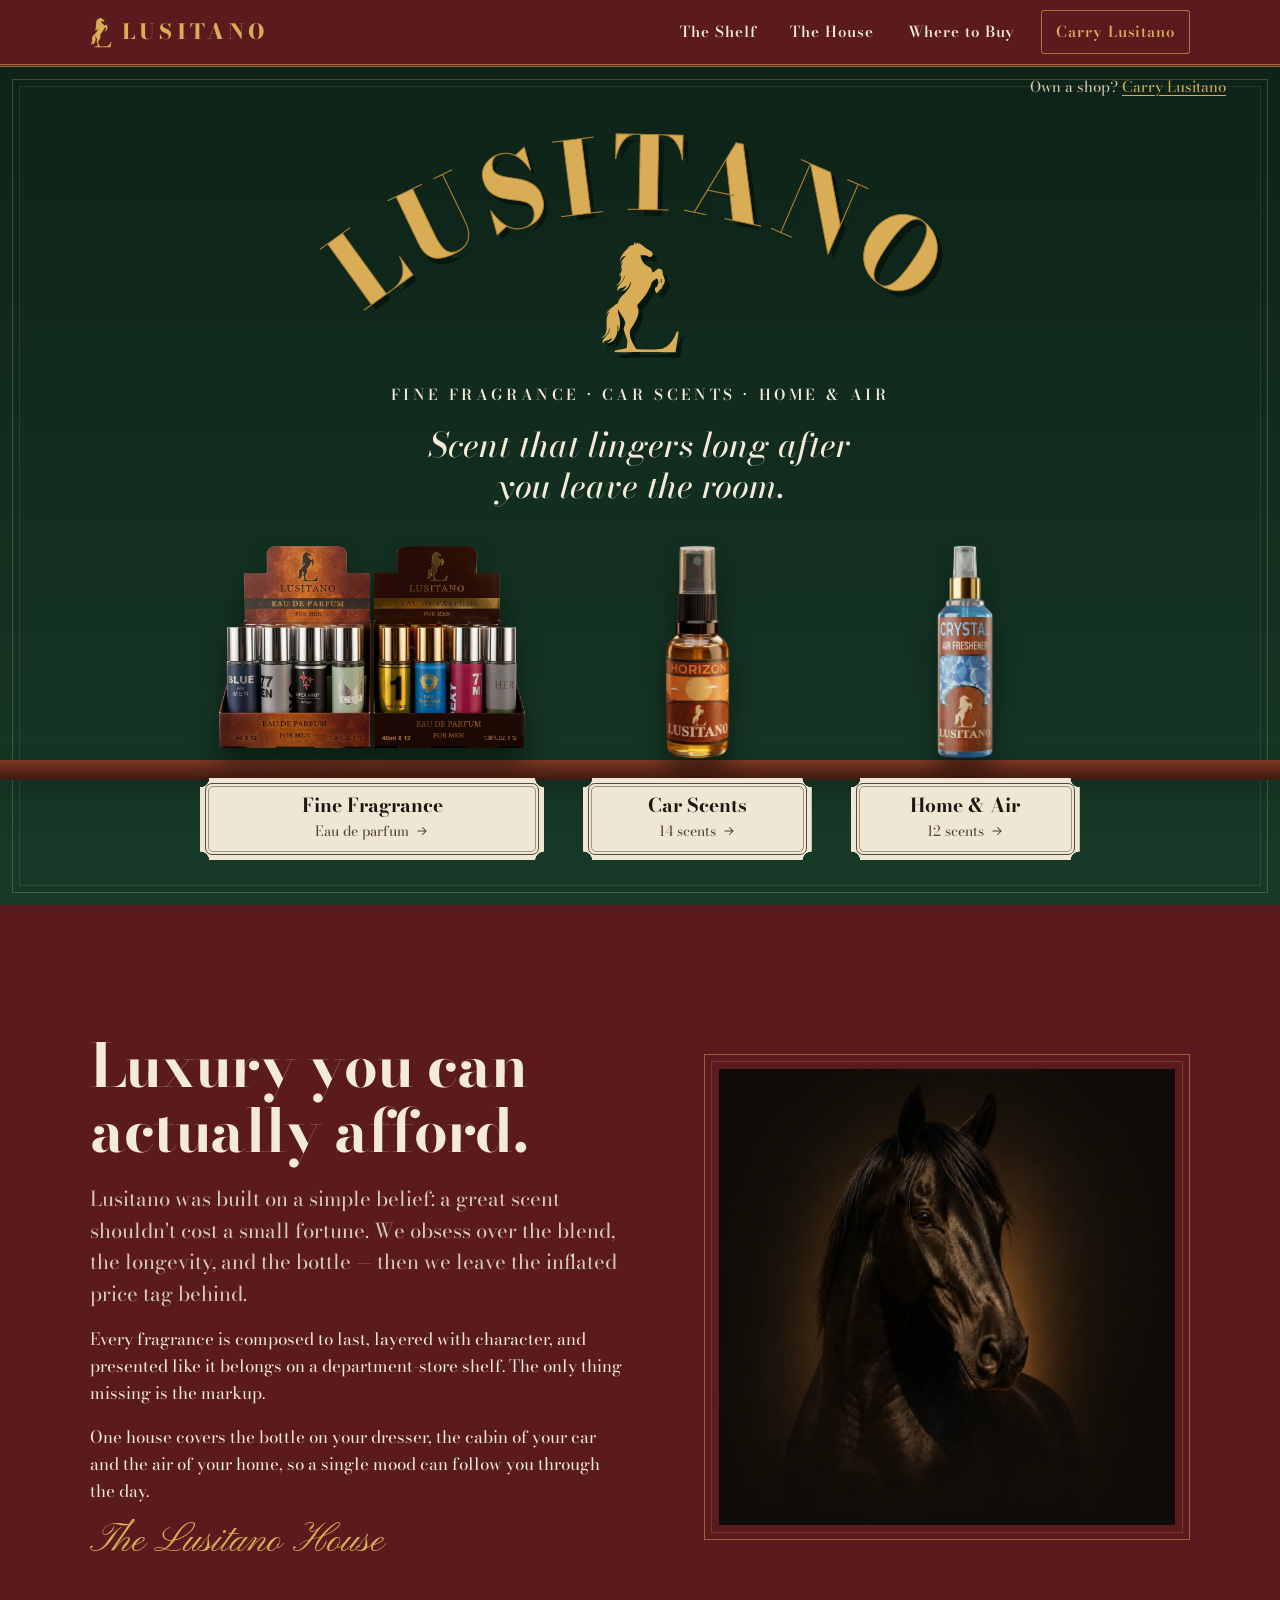
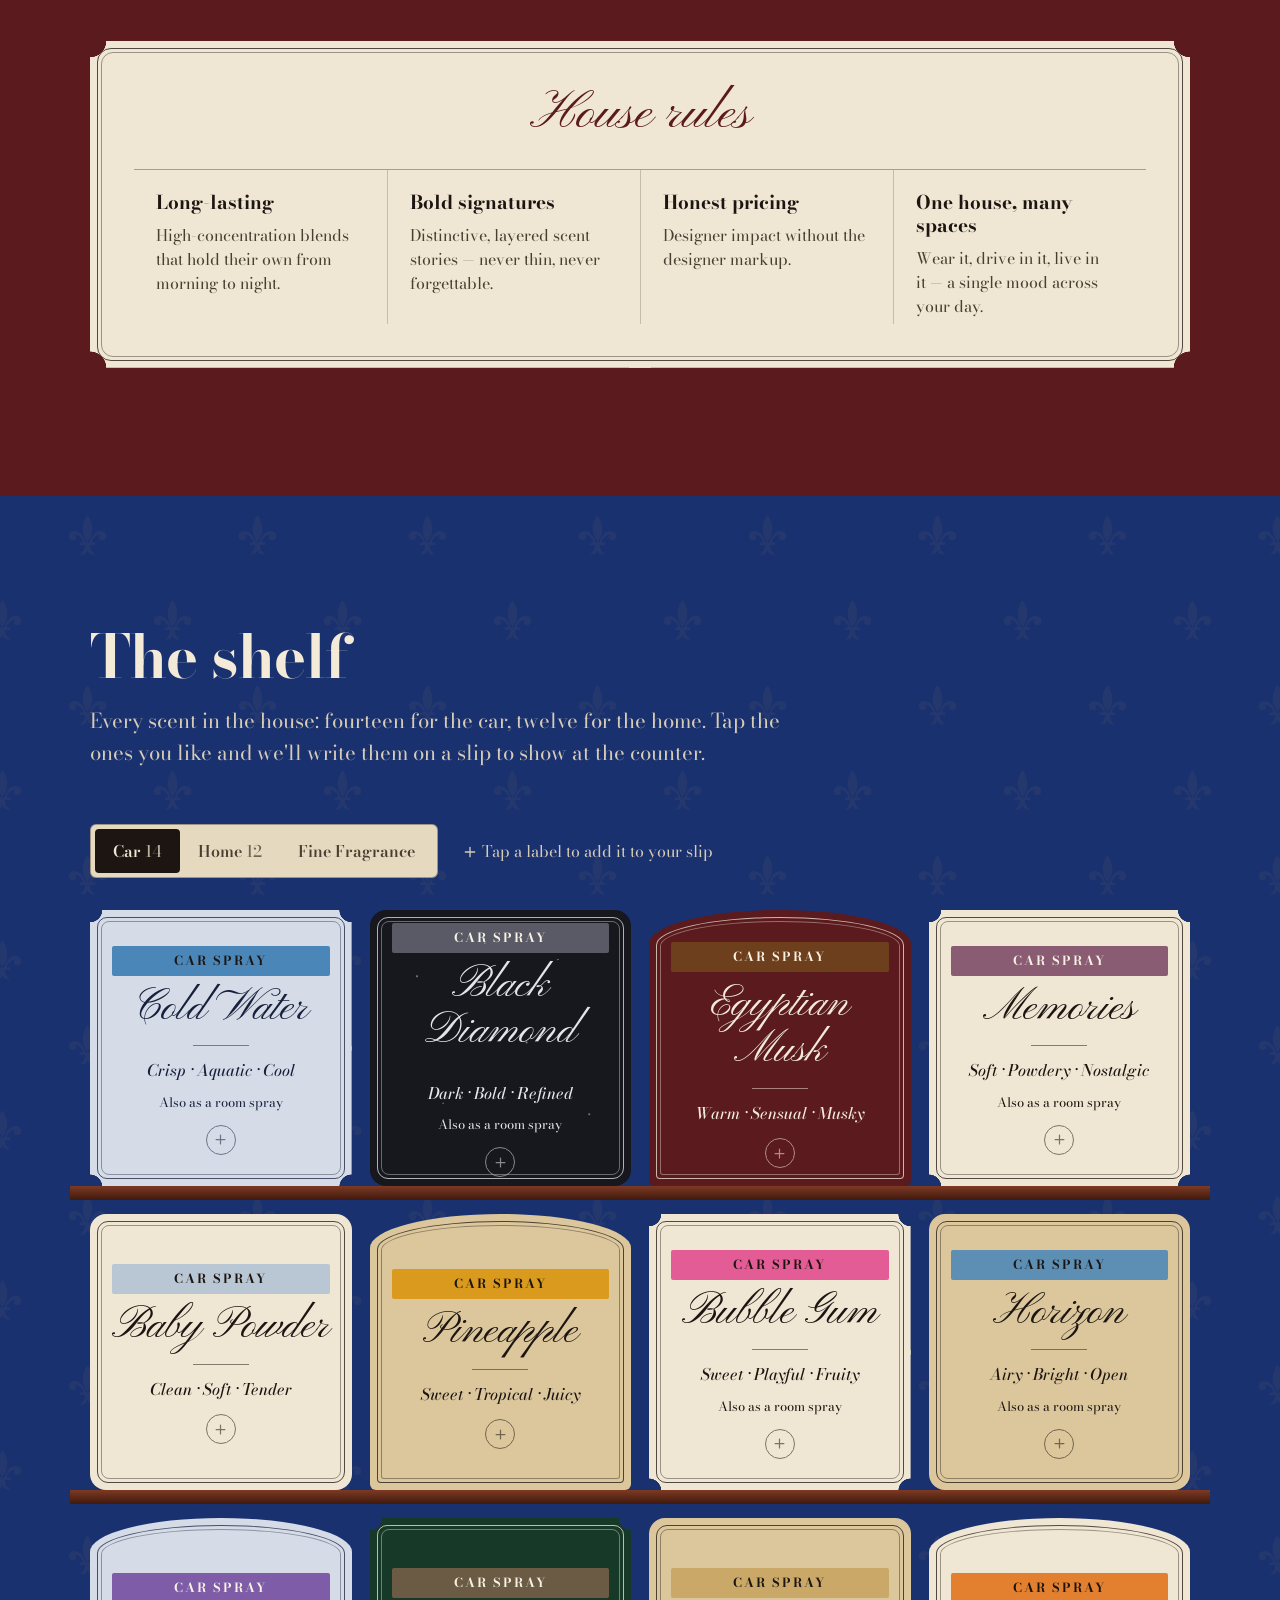
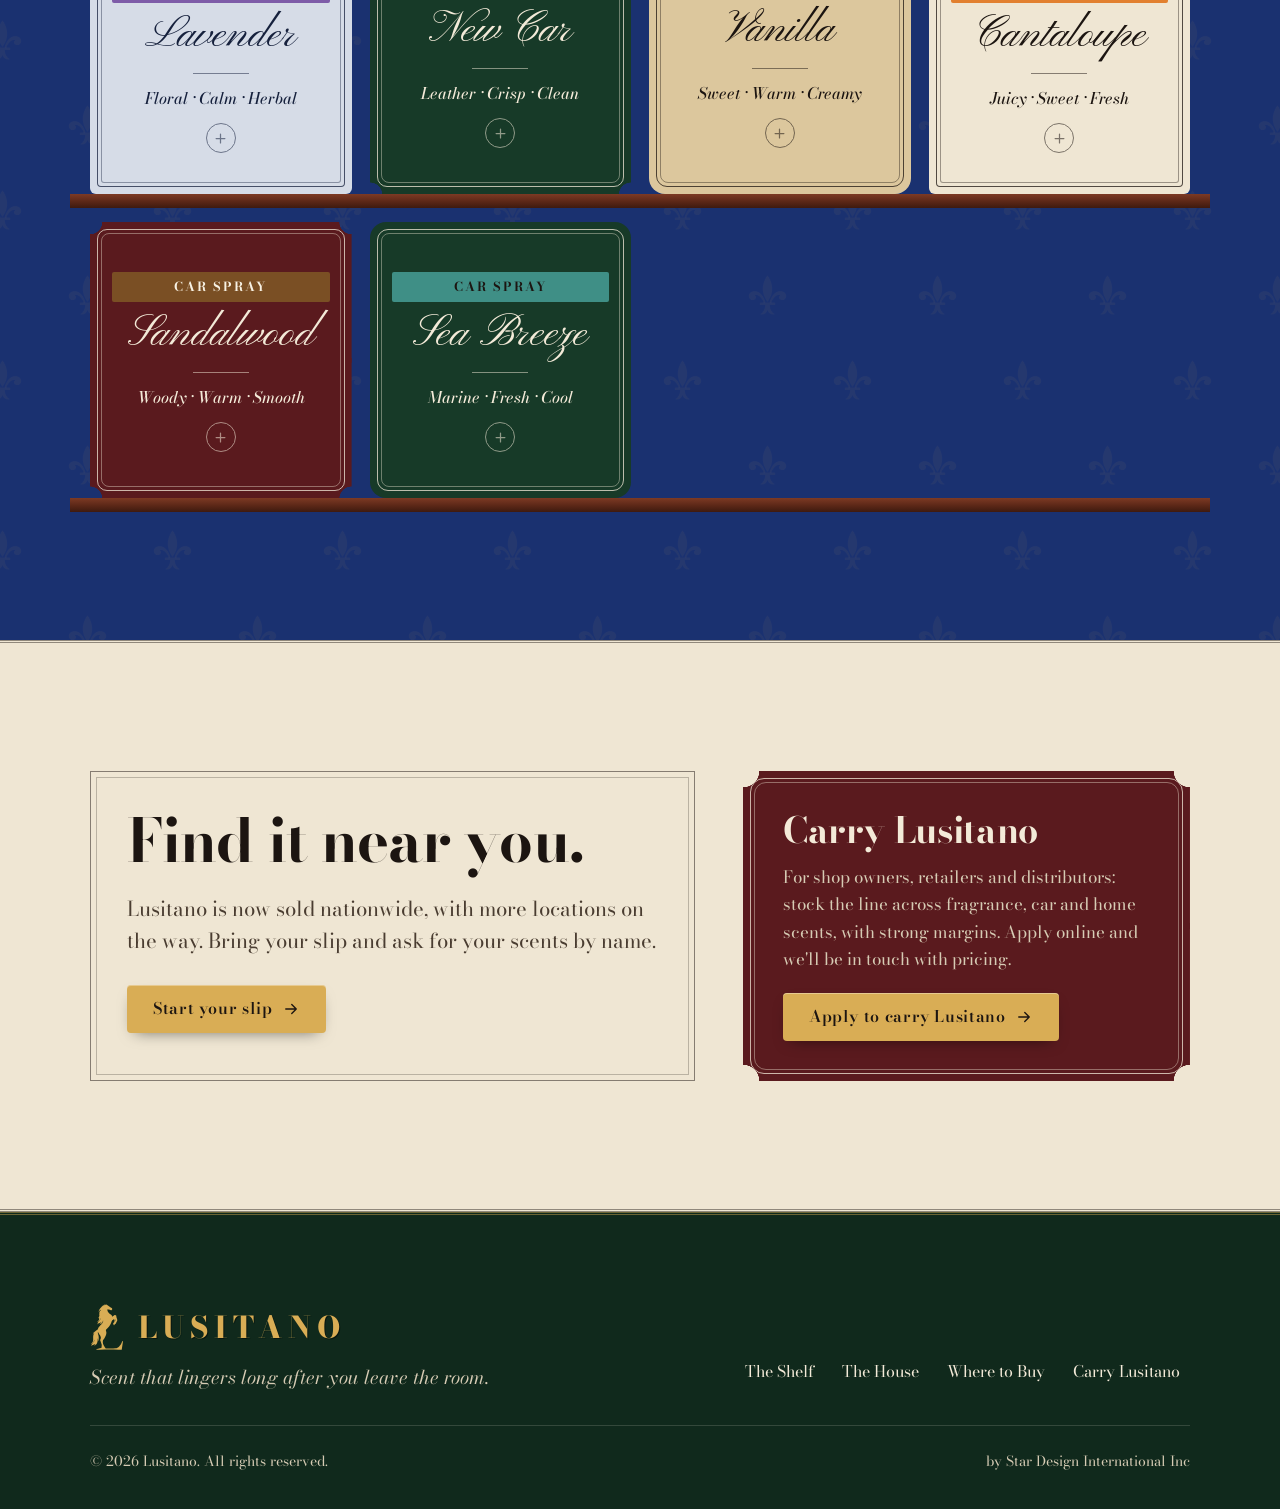
==== commit df5d35dc: "Add six home scents: Candy, Midnight, Peach, Mist, Cold Water, Black Diamond Co-Authored-By: Claude " ====
--- a/index.html
+++ b/index.html
@@ -95,7 +95,7 @@
       </a>
       <a class="label tag" href="#shelf" data-tab="home">
         <span class="t1">Home &amp; Air</span>
-        <span class="t2">6 scents <svg viewBox="0 0 24 24" fill="none" stroke="currentColor" stroke-width="1.8" stroke-linecap="round" stroke-linejoin="round" aria-hidden="true"><path d="M5 12h14M13 6l6 6-6 6"/></svg></span>
+        <span class="t2">12 scents <svg viewBox="0 0 24 24" fill="none" stroke="currentColor" stroke-width="1.8" stroke-linecap="round" stroke-linejoin="round" aria-hidden="true"><path d="M5 12h14M13 6l6 6-6 6"/></svg></span>
       </a>
     </div>
   </div>
@@ -132,20 +132,20 @@
   <div class="wrap">
     <div class="section-head">
       <h2 id="shelf-title">The shelf</h2>
-      <p class="lede">Every scent in the house: fourteen for the car, six for the home. Tap the ones you like and we'll write them on a slip to show at the counter.</p>
+      <p class="lede">Every scent in the house: fourteen for the car, twelve for the home. Tap the ones you like and we'll write them on a slip to show at the counter.</p>
     </div>
     <div class="shelf-bar">
       <div class="tabs" role="tablist" aria-label="Scent collections">
         <button role="tab" id="tab-car" aria-controls="panel-car" aria-selected="true" data-tab="car">Car<span class="n">14</span></button>
-        <button role="tab" id="tab-home" aria-controls="panel-home" aria-selected="false" tabindex="-1" data-tab="home">Home<span class="n">6</span></button>
+        <button role="tab" id="tab-home" aria-controls="panel-home" aria-selected="false" tabindex="-1" data-tab="home">Home<span class="n">12</span></button>
         <button role="tab" id="tab-fragrance" aria-controls="panel-fragrance" aria-selected="false" tabindex="-1" data-tab="fragrance">Fine Fragrance</button>
       </div>
       <p class="shelf-hint"><svg viewBox="0 0 24 24" fill="none" stroke="currentColor" stroke-width="2" stroke-linecap="round" aria-hidden="true"><path d="M12 5v14M5 12h14"/></svg>Tap a label to add it to your slip</p>
     </div>
 
     <ul class="labels" id="panel-car" role="tabpanel" aria-labelledby="tab-car">
-        <li><button class="label scent" type="button" aria-pressed="false" data-scent="Cold Water" data-fmt="Car spray" style="--stock:#d6dce7;--print:#16213d;--rule-c:#16213d;--band:#4a86b8;--band-ink:#1c1511"><span class="fmt">Car spray</span><span class="nm script">Cold Water</span><span class="rl" aria-hidden="true"></span><span class="md">Crisp · Aquatic · Cool</span><span class="stamp" aria-hidden="true"><svg class="pl" viewBox="0 0 24 24" fill="none" stroke="currentColor" stroke-width="2" stroke-linecap="round"><path d="M12 5v14M5 12h14"/></svg><svg class="ck" viewBox="0 0 24 24" fill="none" stroke="currentColor" stroke-width="2.4" stroke-linecap="round" stroke-linejoin="round"><path d="m5 12.5 4.5 4.5L19 7.5"/></svg></span><span class="sr-only">, add to counter slip</span></button></li>
-        <li><button class="label scent" type="button" aria-pressed="false" data-scent="Black Diamond" data-fmt="Car spray" style="--stock:#17171e;--print:#e4e5ec;--rule-c:#e4e5ec;--band:#5a5a66;--band-ink:#f7f1e3"><span class="diamond-dust" aria-hidden="true"></span><span class="fmt">Car spray</span><span class="nm script">Black Diamond</span><span class="rl" aria-hidden="true"></span><span class="md">Dark · Bold · Refined</span><span class="stamp" aria-hidden="true"><svg class="pl" viewBox="0 0 24 24" fill="none" stroke="currentColor" stroke-width="2" stroke-linecap="round"><path d="M12 5v14M5 12h14"/></svg><svg class="ck" viewBox="0 0 24 24" fill="none" stroke="currentColor" stroke-width="2.4" stroke-linecap="round" stroke-linejoin="round"><path d="m5 12.5 4.5 4.5L19 7.5"/></svg></span><span class="sr-only">, add to counter slip</span></button></li>
+        <li><button class="label scent" type="button" aria-pressed="false" data-scent="Cold Water" data-fmt="Car spray" style="--stock:#d6dce7;--print:#16213d;--rule-c:#16213d;--band:#4a86b8;--band-ink:#1c1511"><span class="fmt">Car spray</span><span class="nm script">Cold Water</span><span class="rl" aria-hidden="true"></span><span class="md">Crisp · Aquatic · Cool</span><span class="also">Also as a room spray</span><span class="stamp" aria-hidden="true"><svg class="pl" viewBox="0 0 24 24" fill="none" stroke="currentColor" stroke-width="2" stroke-linecap="round"><path d="M12 5v14M5 12h14"/></svg><svg class="ck" viewBox="0 0 24 24" fill="none" stroke="currentColor" stroke-width="2.4" stroke-linecap="round" stroke-linejoin="round"><path d="m5 12.5 4.5 4.5L19 7.5"/></svg></span><span class="sr-only">, add to counter slip</span></button></li>
+        <li><button class="label scent" type="button" aria-pressed="false" data-scent="Black Diamond" data-fmt="Car spray" style="--stock:#17171e;--print:#e4e5ec;--rule-c:#e4e5ec;--band:#5a5a66;--band-ink:#f7f1e3"><span class="diamond-dust" aria-hidden="true"></span><span class="fmt">Car spray</span><span class="nm script">Black Diamond</span><span class="rl" aria-hidden="true"></span><span class="md">Dark · Bold · Refined</span><span class="also">Also as a room spray</span><span class="stamp" aria-hidden="true"><svg class="pl" viewBox="0 0 24 24" fill="none" stroke="currentColor" stroke-width="2" stroke-linecap="round"><path d="M12 5v14M5 12h14"/></svg><svg class="ck" viewBox="0 0 24 24" fill="none" stroke="currentColor" stroke-width="2.4" stroke-linecap="round" stroke-linejoin="round"><path d="m5 12.5 4.5 4.5L19 7.5"/></svg></span><span class="sr-only">, add to counter slip</span></button></li>
         <li><button class="label scent" type="button" aria-pressed="false" data-scent="Egyptian Musk" data-fmt="Car spray" style="--stock:#5a1a1e;--print:#f3ead8;--rule-c:#f3ead8;--band:#6e3f1c;--band-ink:#f7f1e3"><span class="fmt">Car spray</span><span class="nm script">Egyptian Musk</span><span class="rl" aria-hidden="true"></span><span class="md">Warm · Sensual · Musky</span><span class="stamp" aria-hidden="true"><svg class="pl" viewBox="0 0 24 24" fill="none" stroke="currentColor" stroke-width="2" stroke-linecap="round"><path d="M12 5v14M5 12h14"/></svg><svg class="ck" viewBox="0 0 24 24" fill="none" stroke="currentColor" stroke-width="2.4" stroke-linecap="round" stroke-linejoin="round"><path d="m5 12.5 4.5 4.5L19 7.5"/></svg></span><span class="sr-only">, add to counter slip</span></button></li>
         <li><button class="label scent" type="button" aria-pressed="false" data-scent="Memories" data-fmt="Car spray" style="--stock:#efe6d3;--print:#1c1511;--rule-c:#1c1511;--band:#8a5c74;--band-ink:#f7f1e3"><span class="fmt">Car spray</span><span class="nm script">Memories</span><span class="rl" aria-hidden="true"></span><span class="md">Soft · Powdery · Nostalgic</span><span class="also">Also as a room spray</span><span class="stamp" aria-hidden="true"><svg class="pl" viewBox="0 0 24 24" fill="none" stroke="currentColor" stroke-width="2" stroke-linecap="round"><path d="M12 5v14M5 12h14"/></svg><svg class="ck" viewBox="0 0 24 24" fill="none" stroke="currentColor" stroke-width="2.4" stroke-linecap="round" stroke-linejoin="round"><path d="m5 12.5 4.5 4.5L19 7.5"/></svg></span><span class="sr-only">, add to counter slip</span></button></li>
         <li><button class="label scent" type="button" aria-pressed="false" data-scent="Baby Powder" data-fmt="Car spray" style="--stock:#efe6d3;--print:#1c1511;--rule-c:#1c1511;--band:#b9c6d4;--band-ink:#1c1511"><span class="fmt">Car spray</span><span class="nm script">Baby Powder</span><span class="rl" aria-hidden="true"></span><span class="md">Clean · Soft · Tender</span><span class="stamp" aria-hidden="true"><svg class="pl" viewBox="0 0 24 24" fill="none" stroke="currentColor" stroke-width="2" stroke-linecap="round"><path d="M12 5v14M5 12h14"/></svg><svg class="ck" viewBox="0 0 24 24" fill="none" stroke="currentColor" stroke-width="2.4" stroke-linecap="round" stroke-linejoin="round"><path d="m5 12.5 4.5 4.5L19 7.5"/></svg></span><span class="sr-only">, add to counter slip</span></button></li>
@@ -166,6 +166,12 @@
         <li><button class="label scent" type="button" aria-pressed="false" data-scent="Bubble Gum" data-fmt="Room spray" style="--stock:#efe6d3;--print:#1c1511;--rule-c:#1c1511;--band:#e35c95;--band-ink:#1c1511"><span class="fmt">Room spray</span><span class="nm script">Bubble Gum</span><span class="rl" aria-hidden="true"></span><span class="md">Sweet · Playful · Fruity</span><span class="also">Also as a car spray</span><span class="stamp" aria-hidden="true"><svg class="pl" viewBox="0 0 24 24" fill="none" stroke="currentColor" stroke-width="2" stroke-linecap="round"><path d="M12 5v14M5 12h14"/></svg><svg class="ck" viewBox="0 0 24 24" fill="none" stroke="currentColor" stroke-width="2.4" stroke-linecap="round" stroke-linejoin="round"><path d="m5 12.5 4.5 4.5L19 7.5"/></svg></span><span class="sr-only">, add to counter slip</span></button></li>
         <li><button class="label scent" type="button" aria-pressed="false" data-scent="Memories" data-fmt="Room spray" style="--stock:#efe6d3;--print:#1c1511;--rule-c:#1c1511;--band:#8a5c74;--band-ink:#f7f1e3"><span class="fmt">Room spray</span><span class="nm script">Memories</span><span class="rl" aria-hidden="true"></span><span class="md">Soft · Powdery · Nostalgic</span><span class="also">Also as a car spray</span><span class="stamp" aria-hidden="true"><svg class="pl" viewBox="0 0 24 24" fill="none" stroke="currentColor" stroke-width="2" stroke-linecap="round"><path d="M12 5v14M5 12h14"/></svg><svg class="ck" viewBox="0 0 24 24" fill="none" stroke="currentColor" stroke-width="2.4" stroke-linecap="round" stroke-linejoin="round"><path d="m5 12.5 4.5 4.5L19 7.5"/></svg></span><span class="sr-only">, add to counter slip</span></button></li>
         <li><button class="label scent" type="button" aria-pressed="false" data-scent="Crystal" data-fmt="Room spray" style="--stock:#d6dce7;--print:#16213d;--rule-c:#16213d;--band:#9fc4dd;--band-ink:#1c1511"><span class="fmt">Room spray</span><span class="nm script">Crystal</span><span class="rl" aria-hidden="true"></span><span class="md">Clean · Crisp · Pure</span><span class="stamp" aria-hidden="true"><svg class="pl" viewBox="0 0 24 24" fill="none" stroke="currentColor" stroke-width="2" stroke-linecap="round"><path d="M12 5v14M5 12h14"/></svg><svg class="ck" viewBox="0 0 24 24" fill="none" stroke="currentColor" stroke-width="2.4" stroke-linecap="round" stroke-linejoin="round"><path d="m5 12.5 4.5 4.5L19 7.5"/></svg></span><span class="sr-only">, add to counter slip</span></button></li>
+        <li><button class="label scent" type="button" aria-pressed="false" data-scent="Candy" data-fmt="Room spray" style="--stock:#efe6d3;--print:#1c1511;--rule-c:#1c1511;--band:#b8283b;--band-ink:#f7f1e3"><span class="fmt">Room spray</span><span class="nm script">Candy</span><span class="rl" aria-hidden="true"></span><span class="md">Sweet · Strawberry · Playful</span><span class="stamp" aria-hidden="true"><svg class="pl" viewBox="0 0 24 24" fill="none" stroke="currentColor" stroke-width="2" stroke-linecap="round"><path d="M12 5v14M5 12h14"/></svg><svg class="ck" viewBox="0 0 24 24" fill="none" stroke="currentColor" stroke-width="2.4" stroke-linecap="round" stroke-linejoin="round"><path d="m5 12.5 4.5 4.5L19 7.5"/></svg></span><span class="sr-only">, add to counter slip</span></button></li>
+        <li><button class="label scent" type="button" aria-pressed="false" data-scent="Midnight" data-fmt="Room spray" style="--stock:#17171e;--print:#e4e5ec;--rule-c:#e4e5ec;--band:#5b3a86;--band-ink:#f7f1e3"><span class="fmt">Room spray</span><span class="nm script">Midnight</span><span class="rl" aria-hidden="true"></span><span class="md">Dark · Rich · Mysterious</span><span class="stamp" aria-hidden="true"><svg class="pl" viewBox="0 0 24 24" fill="none" stroke="currentColor" stroke-width="2" stroke-linecap="round"><path d="M12 5v14M5 12h14"/></svg><svg class="ck" viewBox="0 0 24 24" fill="none" stroke="currentColor" stroke-width="2.4" stroke-linecap="round" stroke-linejoin="round"><path d="m5 12.5 4.5 4.5L19 7.5"/></svg></span><span class="sr-only">, add to counter slip</span></button></li>
+        <li><button class="label scent" type="button" aria-pressed="false" data-scent="Peach" data-fmt="Room spray" style="--stock:#efe6d3;--print:#1c1511;--rule-c:#1c1511;--band:#f2a07e;--band-ink:#1c1511"><span class="fmt">Room spray</span><span class="nm script">Peach</span><span class="rl" aria-hidden="true"></span><span class="md">Juicy · Soft · Sweet</span><span class="stamp" aria-hidden="true"><svg class="pl" viewBox="0 0 24 24" fill="none" stroke="currentColor" stroke-width="2" stroke-linecap="round"><path d="M12 5v14M5 12h14"/></svg><svg class="ck" viewBox="0 0 24 24" fill="none" stroke="currentColor" stroke-width="2.4" stroke-linecap="round" stroke-linejoin="round"><path d="m5 12.5 4.5 4.5L19 7.5"/></svg></span><span class="sr-only">, add to counter slip</span></button></li>
+        <li><button class="label scent" type="button" aria-pressed="false" data-scent="Mist" data-fmt="Room spray" style="--stock:#d6dce7;--print:#16213d;--rule-c:#16213d;--band:#b8bec8;--band-ink:#1c1511"><span class="fmt">Room spray</span><span class="nm script">Mist</span><span class="rl" aria-hidden="true"></span><span class="md">Clean · Airy · Light</span><span class="stamp" aria-hidden="true"><svg class="pl" viewBox="0 0 24 24" fill="none" stroke="currentColor" stroke-width="2" stroke-linecap="round"><path d="M12 5v14M5 12h14"/></svg><svg class="ck" viewBox="0 0 24 24" fill="none" stroke="currentColor" stroke-width="2.4" stroke-linecap="round" stroke-linejoin="round"><path d="m5 12.5 4.5 4.5L19 7.5"/></svg></span><span class="sr-only">, add to counter slip</span></button></li>
+        <li><button class="label scent" type="button" aria-pressed="false" data-scent="Cold Water" data-fmt="Room spray" style="--stock:#d6dce7;--print:#16213d;--rule-c:#16213d;--band:#4a86b8;--band-ink:#1c1511"><span class="fmt">Room spray</span><span class="nm script">Cold Water</span><span class="rl" aria-hidden="true"></span><span class="md">Crisp · Aquatic · Cool</span><span class="also">Also as a car spray</span><span class="stamp" aria-hidden="true"><svg class="pl" viewBox="0 0 24 24" fill="none" stroke="currentColor" stroke-width="2" stroke-linecap="round"><path d="M12 5v14M5 12h14"/></svg><svg class="ck" viewBox="0 0 24 24" fill="none" stroke="currentColor" stroke-width="2.4" stroke-linecap="round" stroke-linejoin="round"><path d="m5 12.5 4.5 4.5L19 7.5"/></svg></span><span class="sr-only">, add to counter slip</span></button></li>
+        <li><button class="label scent" type="button" aria-pressed="false" data-scent="Black Diamond" data-fmt="Room spray" style="--stock:#17171e;--print:#e4e5ec;--rule-c:#e4e5ec;--band:#5a5a66;--band-ink:#f7f1e3"><span class="diamond-dust" aria-hidden="true"></span><span class="fmt">Room spray</span><span class="nm script">Black Diamond</span><span class="rl" aria-hidden="true"></span><span class="md">Dark · Bold · Refined</span><span class="also">Also as a car spray</span><span class="stamp" aria-hidden="true"><svg class="pl" viewBox="0 0 24 24" fill="none" stroke="currentColor" stroke-width="2" stroke-linecap="round"><path d="M12 5v14M5 12h14"/></svg><svg class="ck" viewBox="0 0 24 24" fill="none" stroke="currentColor" stroke-width="2.4" stroke-linecap="round" stroke-linejoin="round"><path d="m5 12.5 4.5 4.5L19 7.5"/></svg></span><span class="sr-only">, add to counter slip</span></button></li>
     </ul>
     <div class="label fragrance-note" id="panel-fragrance" role="tabpanel" aria-labelledby="tab-fragrance" hidden>
       <img src="images/fragrance.webp" width="1100" height="766" loading="lazy" decoding="async" alt="Two Lusitano eau de parfum display boxes, each holding a row of bottles">
